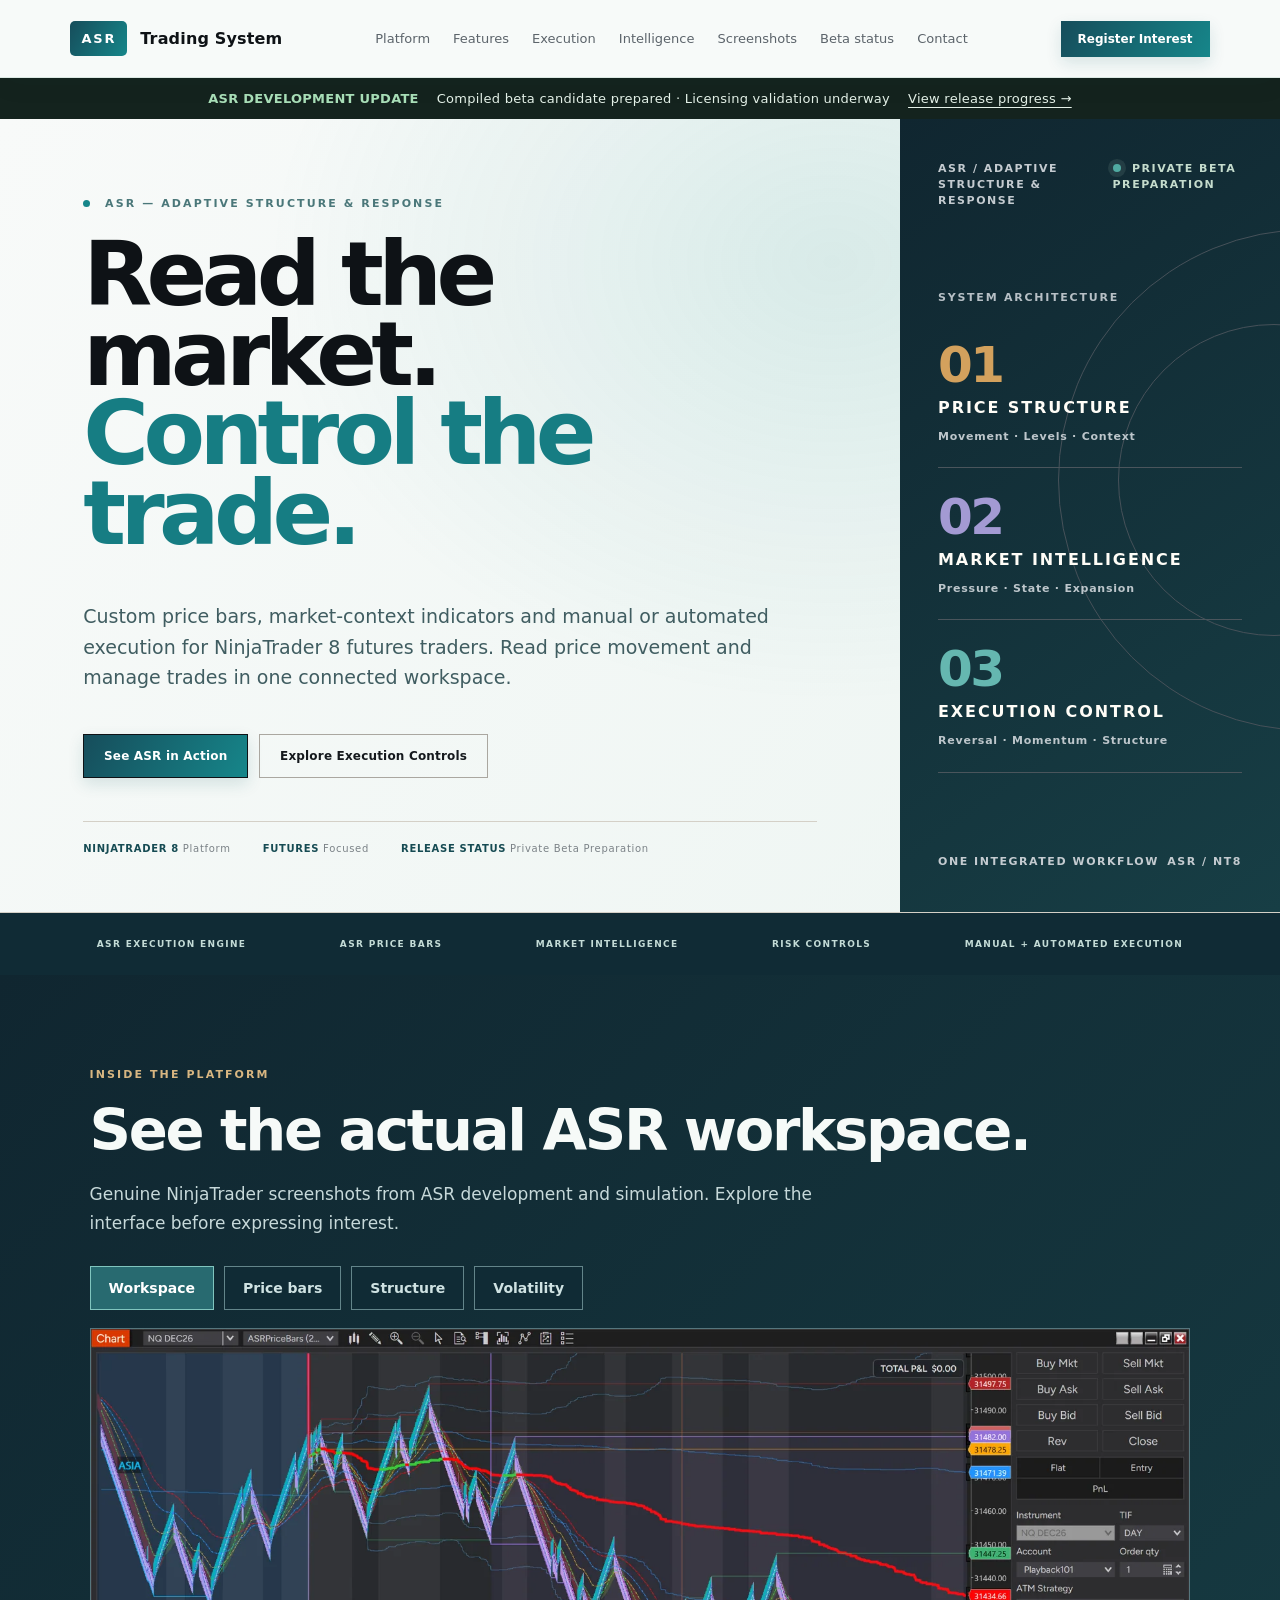
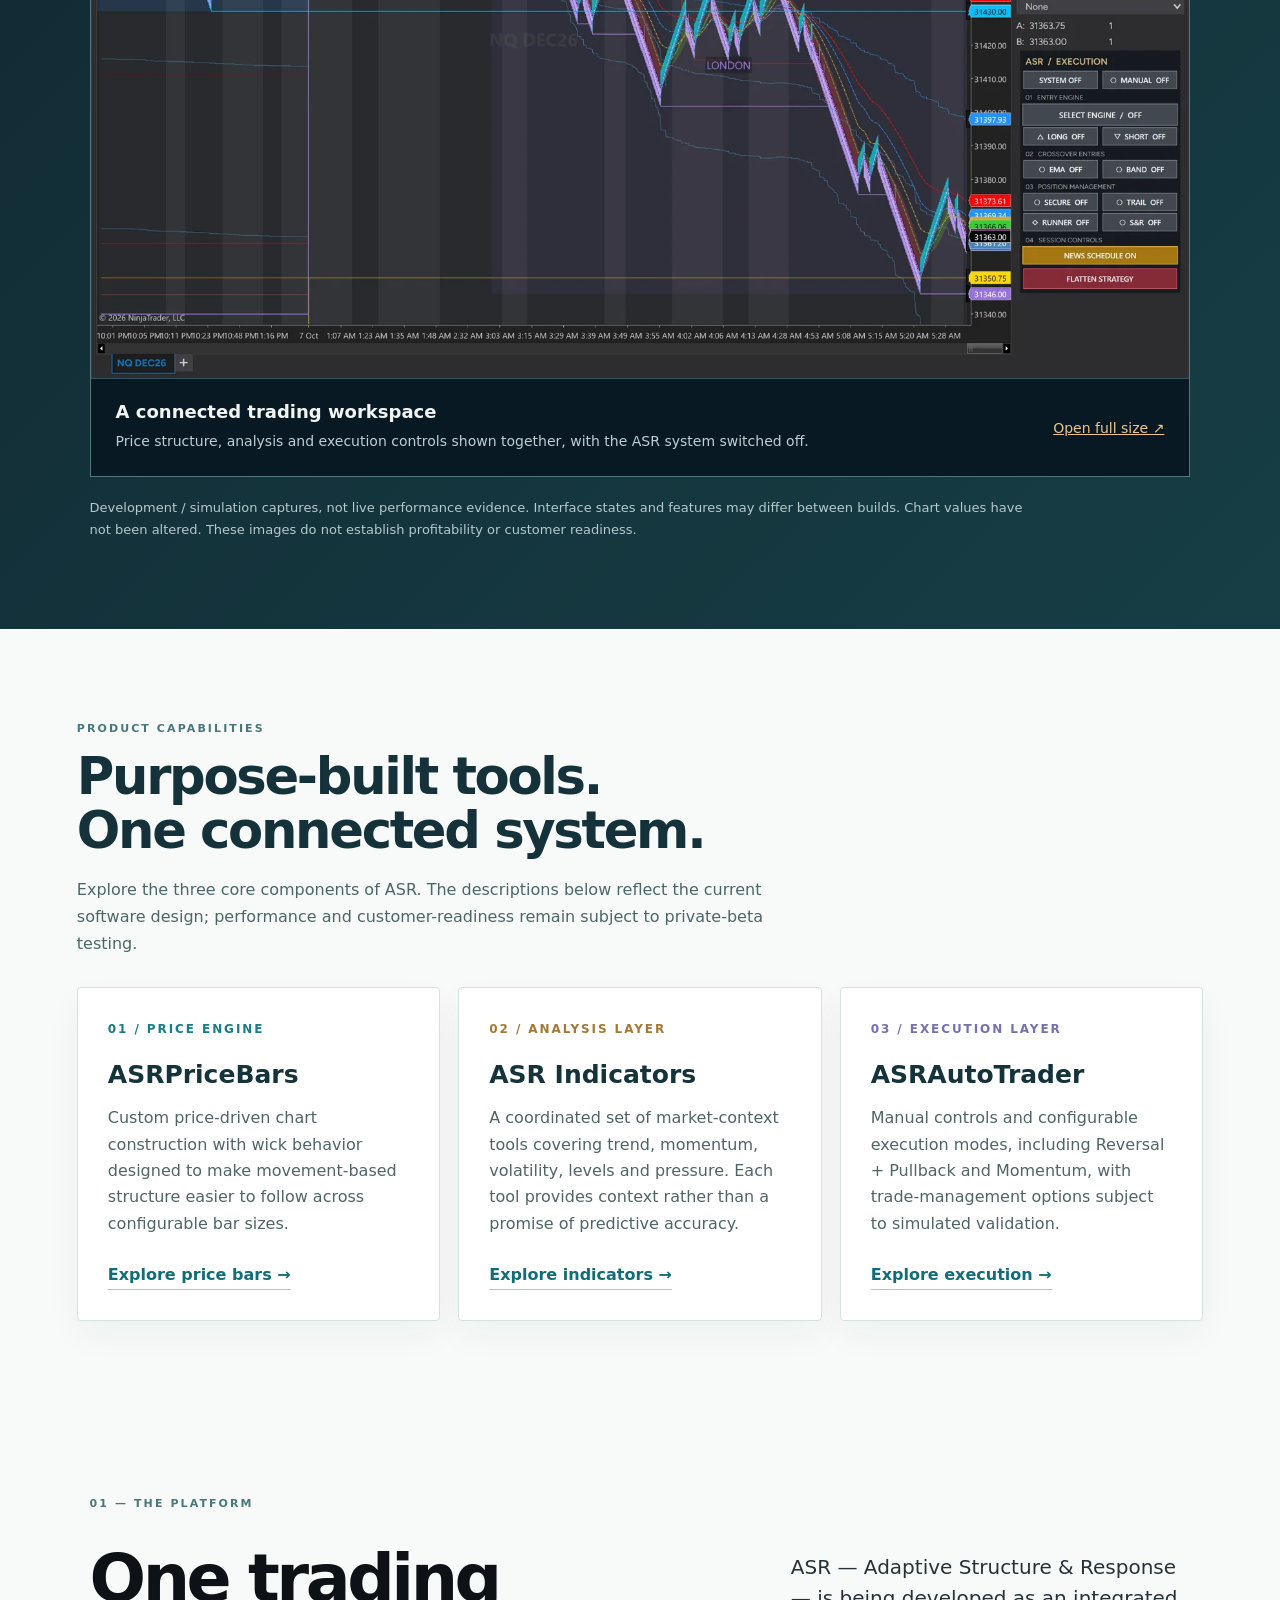
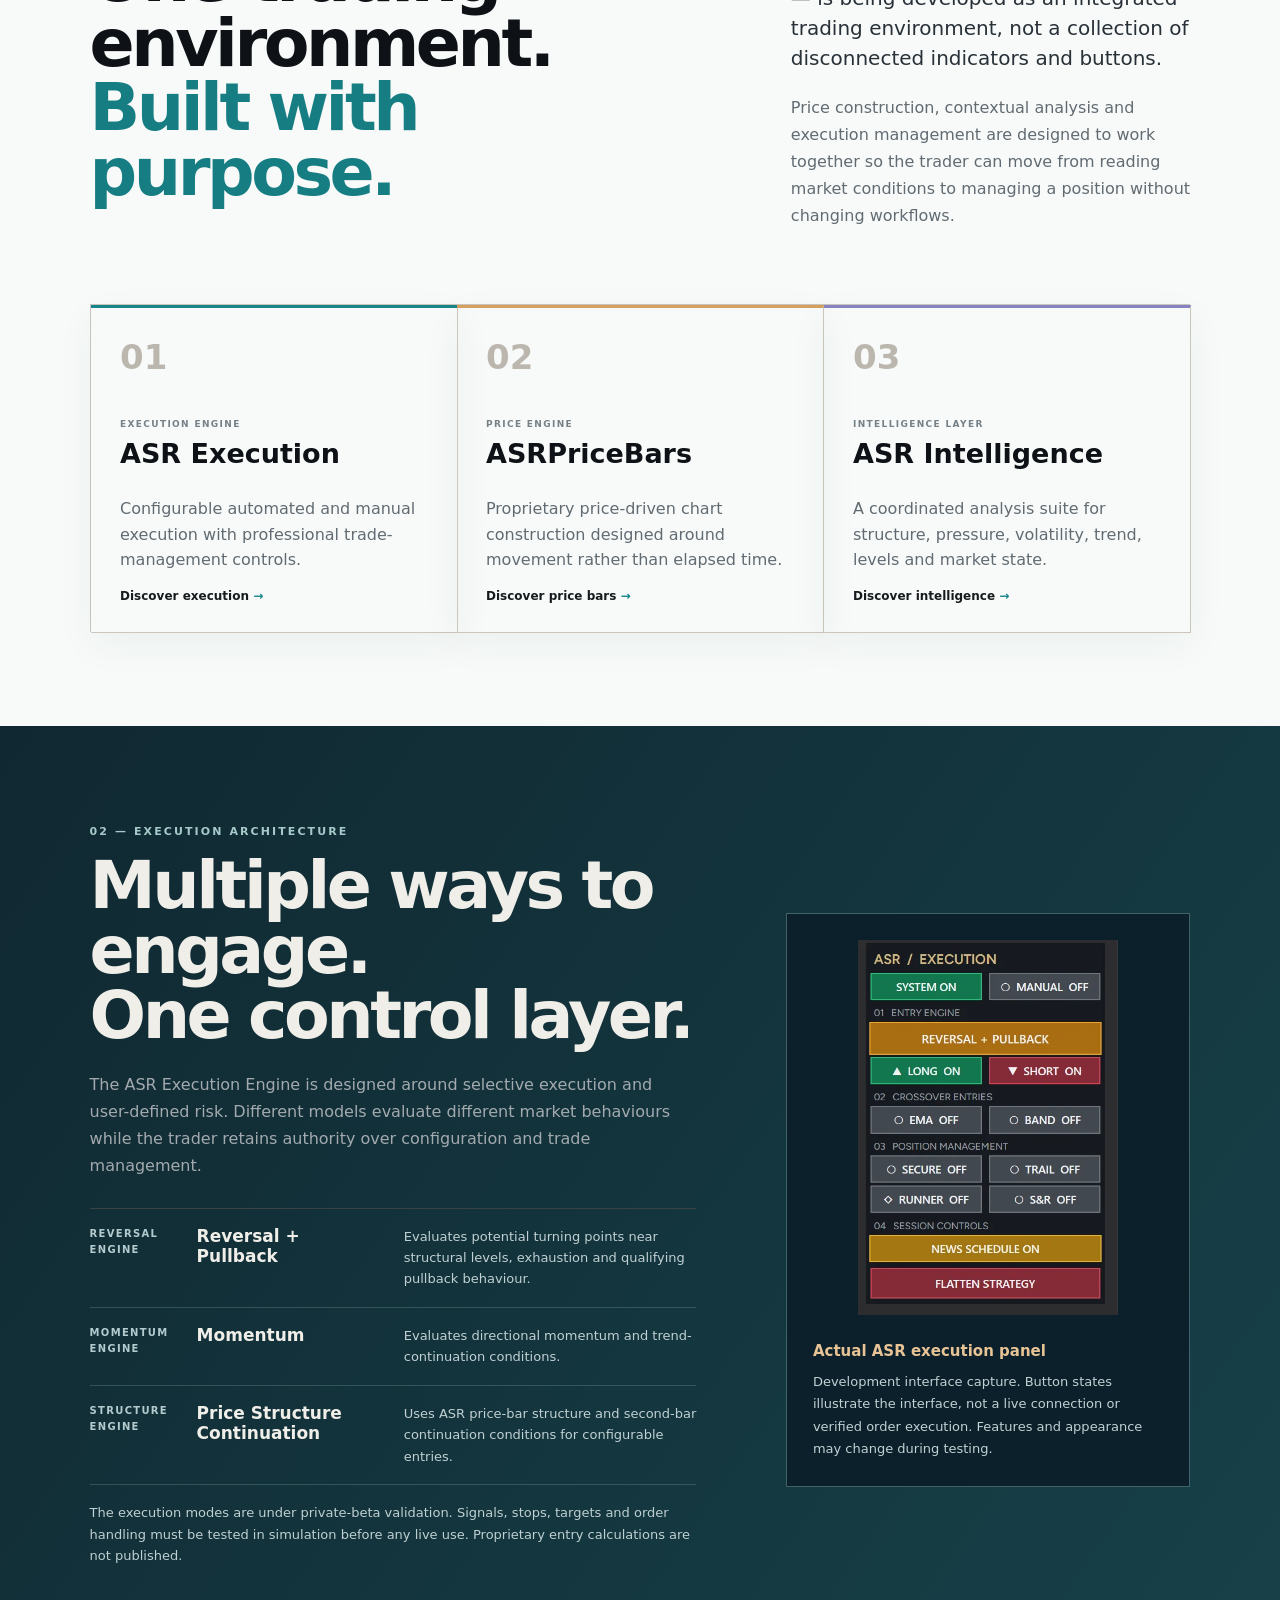
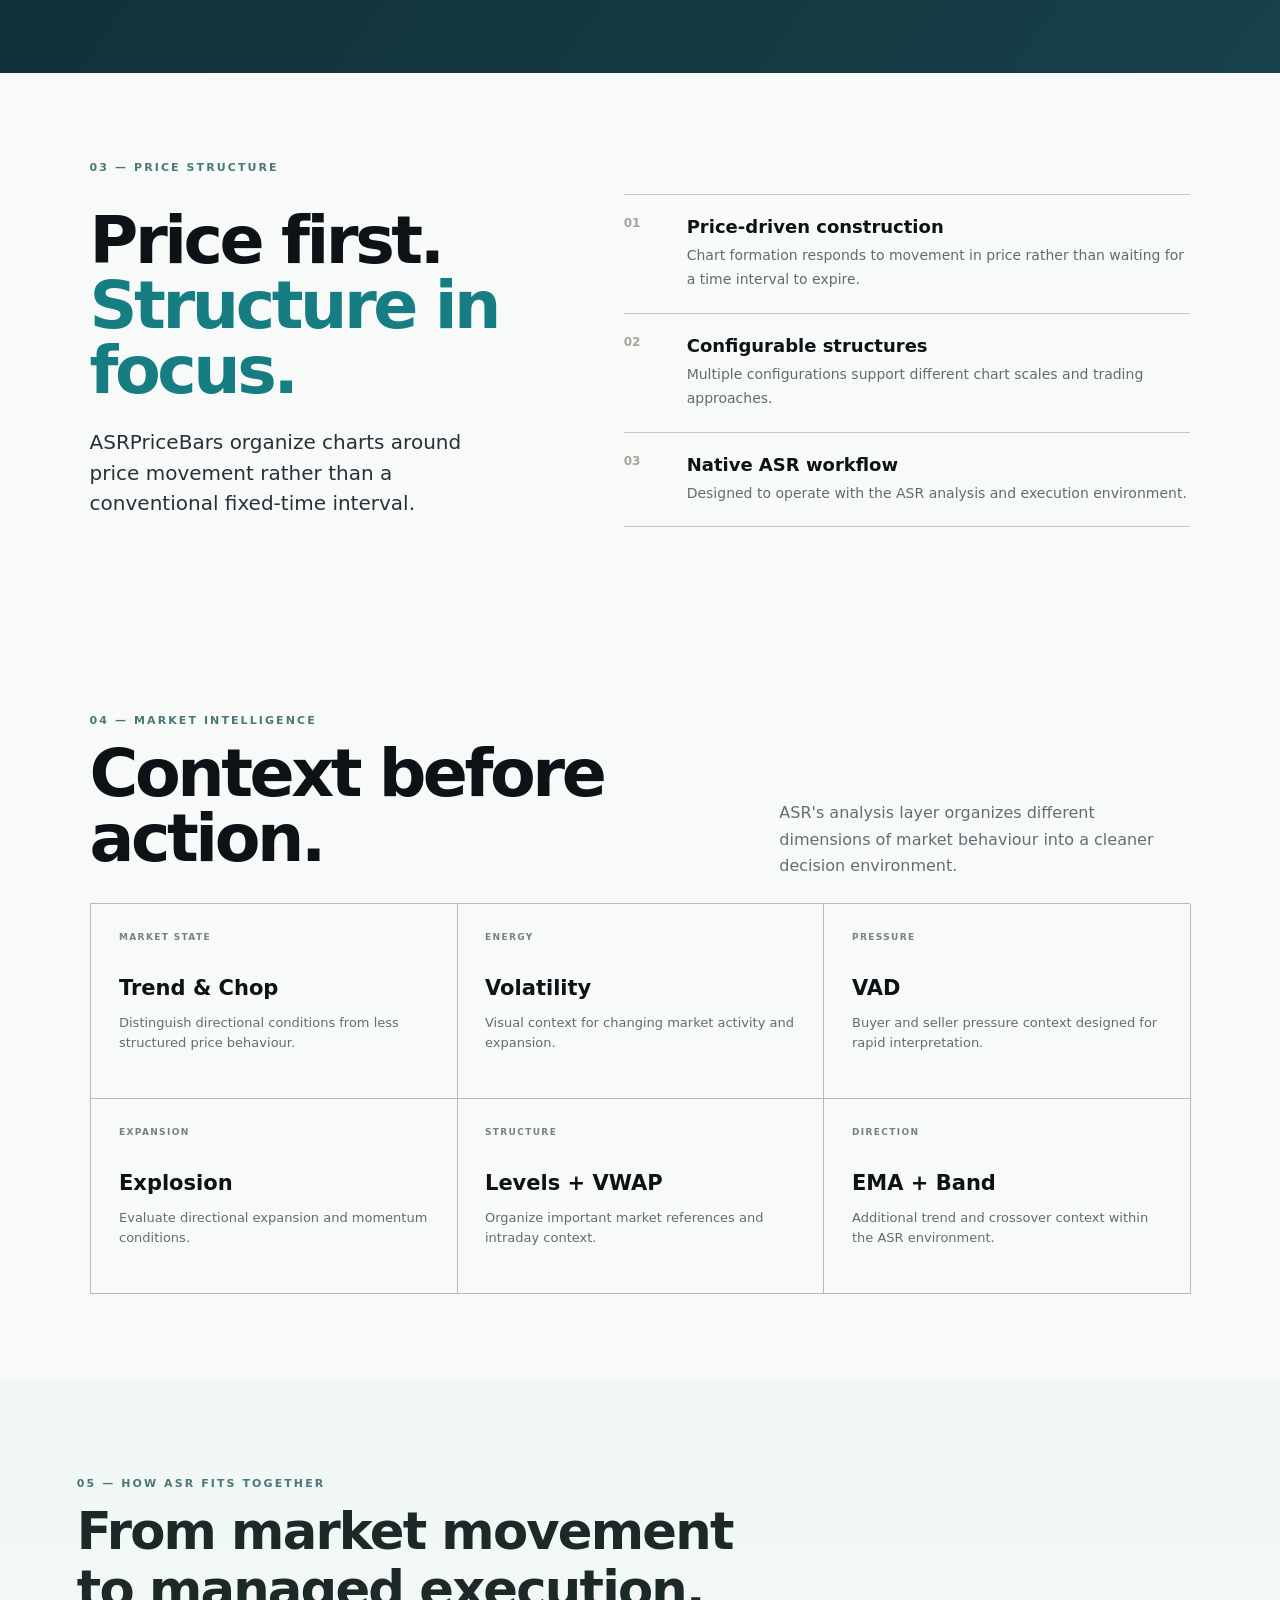
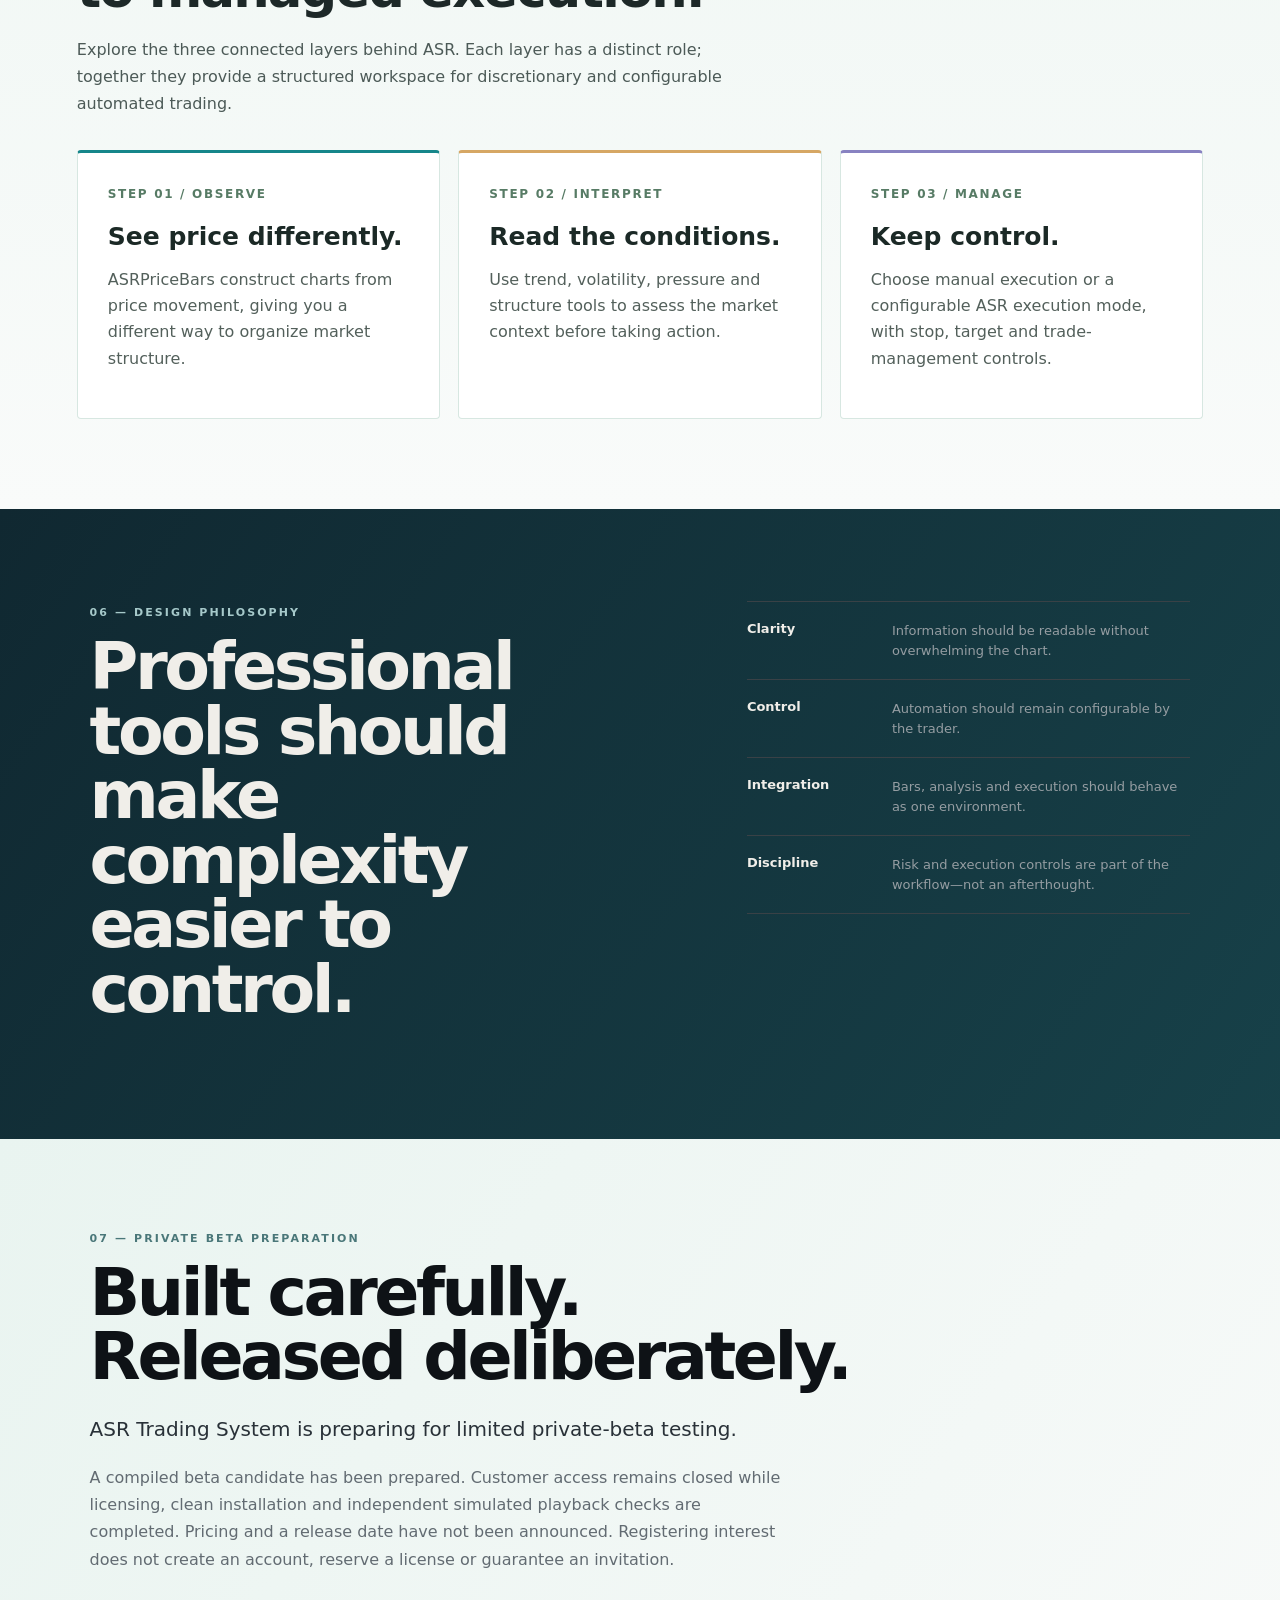
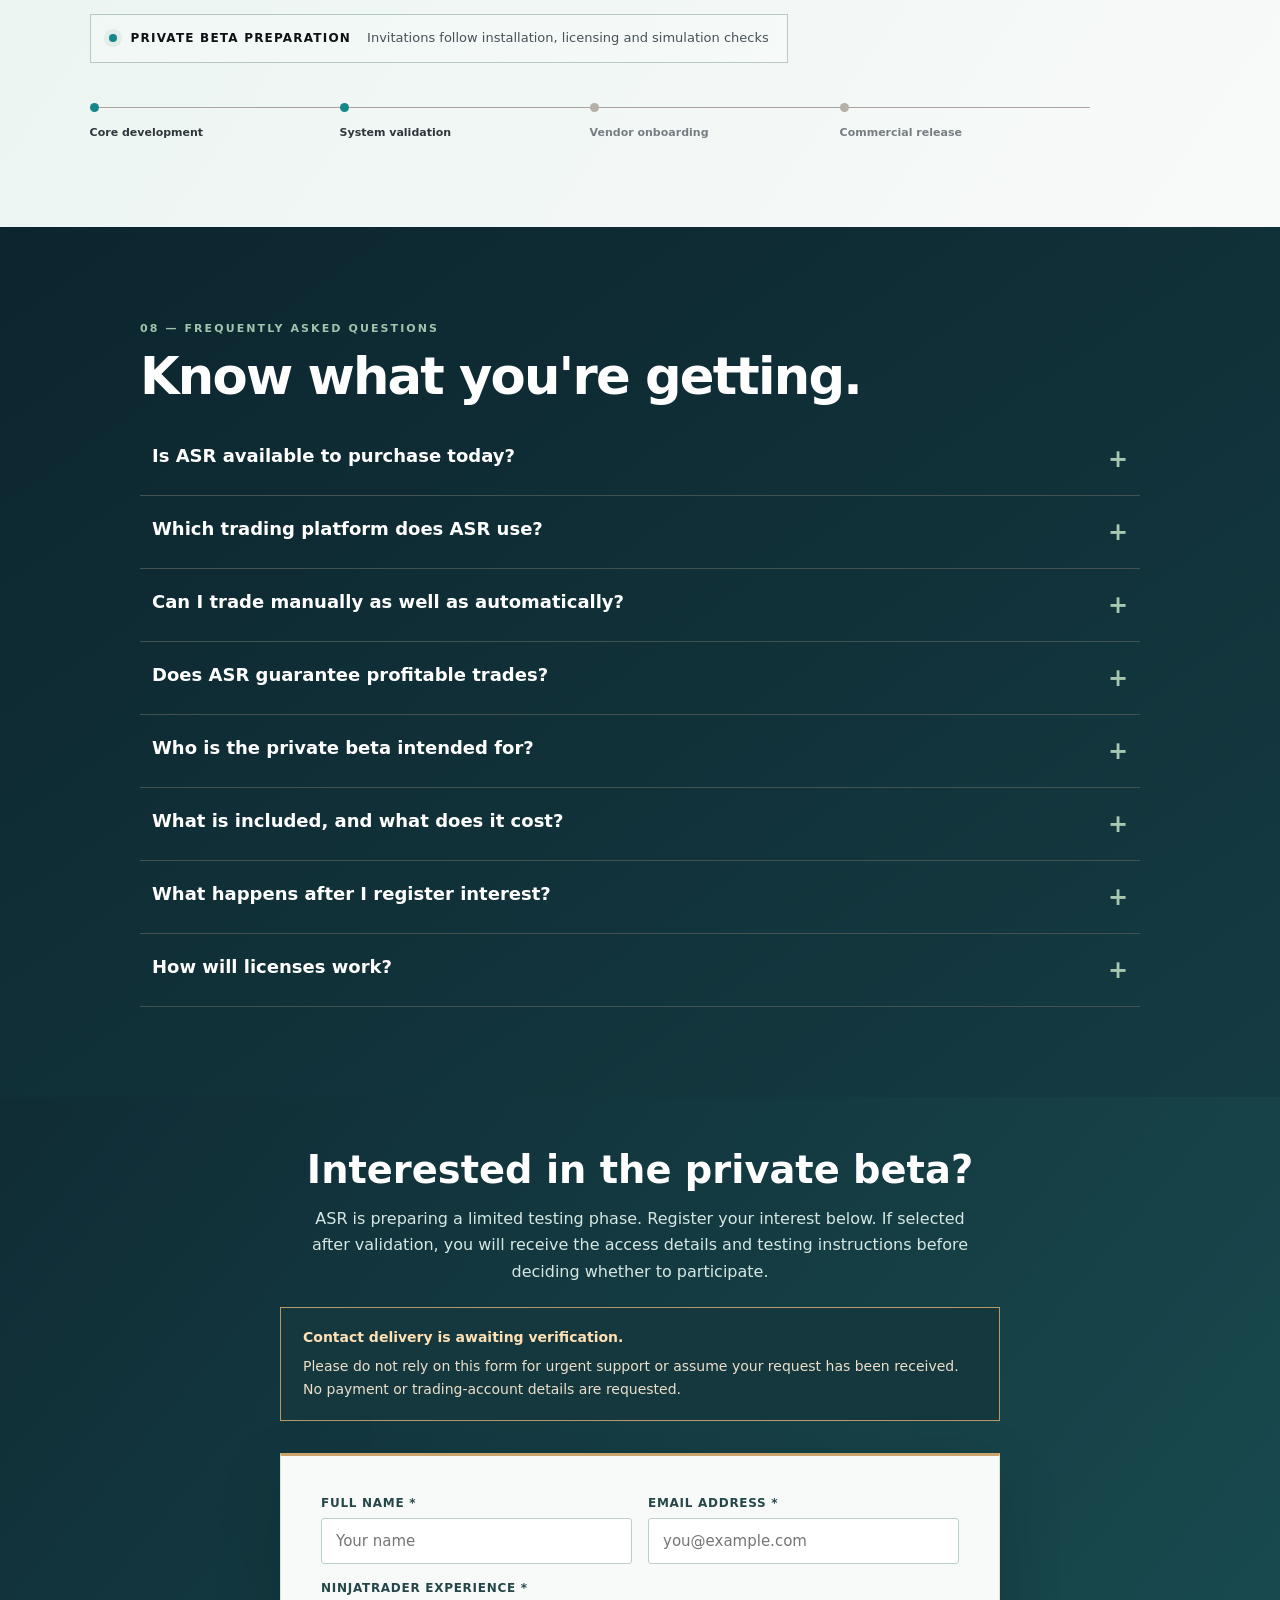
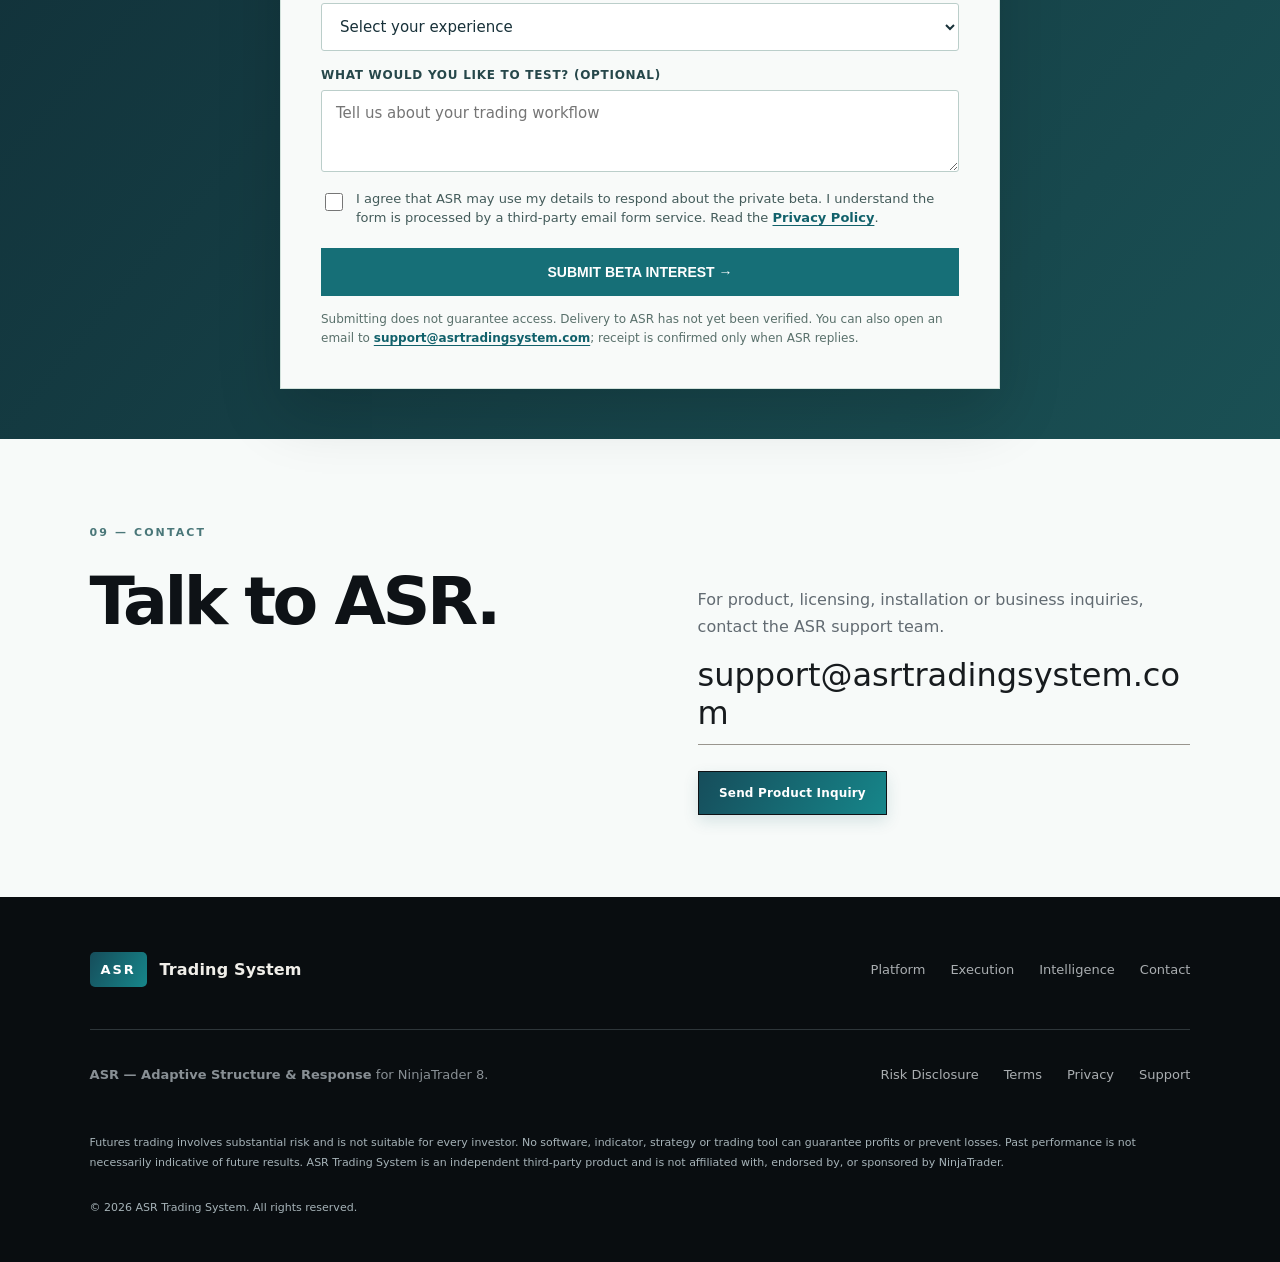
==== index.html @ 04147812 "Publish approved ASR product screenshots and accessible interactive gallery" ====
<!doctype html>
<html lang="en">
<head>
<meta charset="utf-8"><meta name="viewport" content="width=device-width,initial-scale=1">
<title>ASR Trading System | Adaptive Structure & Response</title>
<meta name="description" content="ASR Trading System develops professional NinjaTrader 8 futures trading software combining adaptive price structure, market intelligence and configurable execution control.">
<link rel="stylesheet" href="styles.css">
<link rel="canonical" href="https://asrtradingsystem.com/">
<meta name="theme-color" content="#112932">
<meta property="og:title" content="ASR Trading System | Price structure, context and execution">
<meta property="og:description" content="Explore the actual ASR NinjaTrader 8 workspace. Custom price bars, market-context indicators and configurable execution. Private beta in preparation.">
<meta property="og:url" content="https://asrtradingsystem.com/">
<meta property="og:type" content="website">
<style>
/* Final vendor-review legibility pass */
.hero-visual{background:#10161a!important;color:#fff!important}
.visual-top,.visual-foot{color:#c4cbd0!important;font-size:11px!important;line-height:1.45!important;letter-spacing:.14em!important;font-weight:800!important}
.live{color:#c5dccd!important;font-size:11px!important}.live i{width:8px!important;height:8px!important;box-shadow:0 0 0 5px rgba(134,164,147,.16)!important}
.visual-core>small{display:block;color:#b7c0c6!important;font-size:11px!important;line-height:1.4!important;font-weight:750!important;letter-spacing:.16em!important;margin-bottom:10px!important}
.workflow-item{padding:24px 0 22px!important;border-bottom:1px solid #4a555c!important}
.workflow-item strong{color:#758087!important;font-size:50px!important;font-weight:800!important;line-height:1!important}
.workflow-item p{color:#fffdf7!important;font-size:16px!important;line-height:1.3!important;letter-spacing:.12em!important;font-weight:850!important;margin:8px 0 10px!important}
.workflow-item span{display:block;color:#bdc6cb!important;font-size:11px!important;line-height:1.5!important;letter-spacing:.07em!important;font-weight:550!important}
.hero-visual:before,.hero-visual:after{border-color:#465159!important}
.release-badge{display:inline-flex!important;align-items:center!important;gap:14px!important;margin-top:25px!important;padding:14px 18px!important;border:1px solid rgba(102,139,118,.42)!important;background:rgba(255,255,255,.20)!important;max-width:100%!important}
.release-badge>i{display:block!important;width:8px!important;height:8px!important;min-width:8px!important;border-radius:50%!important;background:var(--accent)!important;box-shadow:0 0 0 5px rgba(102,139,118,.10)!important}
.release-badge>div{display:flex!important;align-items:center!important;gap:16px!important;flex-wrap:wrap!important}.release-badge b{display:block!important;font-size:12px!important;line-height:1.4!important;letter-spacing:.10em!important;white-space:nowrap!important}.release-badge span{display:block!important;font-size:13px!important;line-height:1.45!important;color:#465159!important}
@media(max-width:980px){.release-badge{width:100%!important}.release-badge>div{gap:7px!important}.release-badge b,.release-badge span{width:100%!important}.hero-visual{display:none!important}}

/* Beta experience enhancements */
.beta-banner{background:#14231e;color:#e5f2e9;padding:13px 6%;display:flex;gap:18px;align-items:center;justify-content:center;flex-wrap:wrap;font-size:13px;letter-spacing:.02em}
.beta-banner strong{color:#a9dfb8}.beta-banner a{color:#e5f2e9;text-decoration:underline;text-underline-offset:4px}
.journey{background:#f5f5f0;padding:90px max(6%,calc((100% - 1200px)/2));color:#1d2828}
.journey h2,.faq-wrap h2{font-size:clamp(30px,4vw,52px);line-height:1.12;letter-spacing:-.035em;margin:12px 0 18px}
.journey-lead{max-width:680px;line-height:1.7;color:#4c5a57}
.journey-grid{display:grid;grid-template-columns:repeat(3,minmax(0,1fr));gap:18px;margin-top:32px}
.journey-card{border:1px solid #d7dfd8;background:#fff;padding:30px;min-height:250px;transition:transform .2s,box-shadow .2s}
.journey-card:hover{transform:translateY(-5px);box-shadow:0 18px 40px rgba(14,37,27,.10)}
.journey-card small{font-size:12px;color:#577b65;font-weight:800;letter-spacing:.14em}
.journey-card h3{font-size:25px;margin:20px 0 12px;color:#1b2926}
.journey-card p{line-height:1.65;color:#53605b}
.faq-wrap{padding:90px max(6%,calc((100% - 1000px)/2));background:#10191a;color:#fff}
.faq-wrap .section-label{color:#a2c4ac}
.faq-wrap details{border-bottom:1px solid #435150;padding:22px 0}
.faq-wrap summary{cursor:pointer;font-size:18px;font-weight:700;list-style:none;display:flex;justify-content:space-between;gap:20px}
.faq-wrap summary:after{content:'+';color:#a8c7b0;font-size:24px}
.faq-wrap details[open] summary:after{content:'−'}
.faq-wrap details p{color:#c4d0cc;max-width:760px;line-height:1.7;margin:15px 0 3px}
.beta-invite{padding:50px 6%;background:#dce8df;color:#182921;text-align:center}
.beta-invite h2{font-size:clamp(26px,3vw,42px);margin:0 0 14px}
.beta-invite p{max-width:660px;margin:0 auto 22px;line-height:1.65}
.beta-invite a{display:inline-block;background:#1b3327;color:white;padding:15px 26px;text-decoration:none;font-weight:750}
.beta-invite a:hover{background:#315642}
@media(max-width:800px){.journey-grid{grid-template-columns:1fr}.journey,.faq-wrap{padding:60px 6%}.journey-card{min-height:0}}

/* ASR professional color refresh */
:root{--accent:#16858b;--accent2:#54ada7;--paper:#f5f9f8;--paper2:#eaf3f0;--dark:#12313b;--dark2:#0b202a}
.hero{background:linear-gradient(115deg,#f7fbfa,#e9f4f1)}
.hero h1 span,.intro h2 em,.price-section h2 em{color:#16858b!important}
.mark,.nav-cta,.btn.primary{background:#146e77!important;color:#fff!important}
.hero-visual{background:linear-gradient(145deg,#102b36,#143c42)!important}
.workflow-item strong{color:#63b8b1!important}
.workflow-item:nth-child(2) strong{color:#d4a15c!important}
.workflow-item:nth-child(3) strong{color:#9692d4!important}
.platform-cards article{border-top:3px solid #16858b}
.platform-cards article:nth-child(2){border-top-color:#d4a15c}
.platform-cards article:nth-child(3){border-top-color:#7979b8}
.execution,.philosophy{background:linear-gradient(135deg,#102630,#164149)!important}
.intelligence{background:#f7fbfa}
.release{background:linear-gradient(130deg,#e7f2ee,#f7faf8)}

/* ASR Signature Edition — restrained institutional palette */
:root{--accent:#16868a;--accent2:#50aaa1;--paper:#f7faf9;--paper2:#eaf2ef;--dark:#112932}
.hero{background:radial-gradient(ellipse at 65% 18%,rgba(40,148,145,.13),transparent 48%),linear-gradient(125deg,#f8faf9,#edf5f2)}
.hero h1 span,.intro h2 em,.price-section h2 em{color:#167d83!important}
.mark,.nav-cta,.btn.primary{background:linear-gradient(120deg,#164d5b,#16868a)!important;color:white!important}
.nav-cta:hover,.btn.primary:hover{filter:brightness(1.13)}
.hero-visual{background:linear-gradient(145deg,#102630,#173e45)!important;border-color:#3a6567!important}
.workflow-item strong{color:#65b7b0!important}
.workflow-item:nth-child(2) strong{color:#d3a15d!important}
.workflow-item:nth-child(3) strong{color:#a39ad3!important}
.platform-cards article{border-top:3px solid #16868a;box-shadow:0 12px 36px rgba(20,57,59,.05)}
.platform-cards article:nth-child(2){border-top-color:#d3a15d}
.platform-cards article:nth-child(3){border-top-color:#8882c1}
.execution,.philosophy{background:linear-gradient(125deg,#102831,#174149)!important}
.intelligence{background:#f7faf9}
.release{background:linear-gradient(125deg,#e9f4f0,#f8faf9)}
.beta-invite{background:linear-gradient(130deg,#102c35,#1a5054);color:#f1f8f6}
.beta-invite h2{color:#fff}
.beta-invite p{color:#d6e7e2}
.beta-invite a{background:linear-gradient(110deg,#d6a764,#ebc48e);color:#172e32}
.beta-invite a:hover{background:#f0ce9b}
.beta-form{max-width:720px;margin:32px auto 0;text-align:left;background:#f8faf9;color:#183139;padding:clamp(22px,4vw,40px);border:1px solid #d2e2dc;box-shadow:0 24px 60px rgba(0,0,0,.16)}
.beta-form-grid{display:grid;grid-template-columns:1fr 1fr;gap:16px}
.beta-field{display:flex;flex-direction:column;gap:8px;margin-bottom:17px}
.beta-field label{font-size:12px;font-weight:800;letter-spacing:.06em;color:#26474a}
.beta-field input,.beta-field select,.beta-field textarea{width:100%;border:1px solid #bbceca;border-radius:3px;padding:13px 14px;background:white;color:#183139;font:inherit;font-size:15px}
.beta-field input:focus,.beta-field select:focus,.beta-field textarea:focus{outline:2px solid #16868a;outline-offset:2px}
.beta-form .beta-consent{display:flex;align-items:flex-start;gap:10px;font-size:13px;line-height:1.5;color:#435b5a;margin-bottom:20px}
.beta-form .beta-consent input{margin-top:4px}
.beta-form button{border:0;background:#166f77;color:white;font-weight:800;padding:15px 24px;cursor:pointer;width:100%;font-size:14px}
.beta-form button:hover{background:#10545c}
.beta-form .form-fine{font-size:12px;color:#59706b;margin:14px 0 0;line-height:1.6}
@media(max-width:640px){.beta-form-grid{grid-template-columns:1fr}.beta-form{padding:22px}}

/* ASR presentation and accessibility enhancement */
:focus-visible{outline:3px solid #d6a764!important;outline-offset:4px}
::selection{background:#c4e7de;color:#102c35}
.nav{background:rgba(247,250,249,.94);border-bottom:1px solid #dce9e4}
.nav nav a{position:relative}.nav nav a:hover{color:#14777e}
.nav nav a:after{content:"";position:absolute;left:0;bottom:-7px;width:0;height:2px;background:#16868a;transition:width .2s}.nav nav a:hover:after{width:100%}
.hero-meta b{color:#164b53}
.trustbar{background:#102b35;color:#c4dcd7}
.journey{background:linear-gradient(180deg,#f0f7f4,#f9fbfa)}
.journey-card{border:1px solid #d7e7e1;border-top:3px solid #16868a;border-radius:4px}
.journey-card:nth-child(2){border-top-color:#d6a764}
.journey-card:nth-child(3){border-top-color:#8882c1}
.faq-wrap{background:linear-gradient(145deg,#0c252e,#153b42)}
.faq-wrap details{transition:background .2s;padding-left:12px;padding-right:12px}
.faq-wrap details:hover{background:rgba(255,255,255,.035)}
.faq-wrap details[open]{background:rgba(255,255,255,.045)}
.faq-wrap summary:focus-visible{outline:2px solid #d6a764}
.feature-spotlight{padding:88px max(6%,calc((100% - 1200px)/2));background:#f7faf9}
.feature-spotlight h2{font-size:clamp(34px,4vw,58px);letter-spacing:-.045em;line-height:1.05;margin:14px 0 18px;color:#15323a}
.feature-spotlight>p{color:#4c6667;max-width:710px;line-height:1.7}
.feature-grid{display:grid;grid-template-columns:repeat(3,minmax(0,1fr));gap:18px;margin-top:30px}
.feature-tile{background:#fff;border:1px solid #d5e3df;border-radius:4px;padding:30px;min-height:280px;box-shadow:0 14px 35px rgba(19,49,56,.045);transition:transform .2s,box-shadow .2s}
.feature-tile:hover{transform:translateY(-5px);box-shadow:0 20px 45px rgba(19,49,56,.09)}
.feature-tile .feature-index{font-size:12px;letter-spacing:.16em;font-weight:800;color:#167f85}
.feature-tile:nth-child(2) .feature-index{color:#a57935}
.feature-tile:nth-child(3) .feature-index{color:#7770ae}
.feature-tile h3{font-size:25px;color:#14333b;margin:23px 0 12px}
.feature-tile p{line-height:1.65;color:#506466}
.feature-tile a{display:inline-block;color:#116e76;font-weight:800;text-decoration:none;border-bottom:1px solid #9ccbc8;padding-bottom:5px;margin-top:12px}
.beta-invite{scroll-margin-top:90px}
@media(max-width:850px){.feature-grid{grid-template-columns:1fr}.feature-tile{min-height:0}.feature-spotlight{padding:65px 6%}}
@media(prefers-reduced-motion:reduce){html{scroll-behavior:auto}*,*:before,*:after{transition-duration:.01ms!important;animation-duration:.01ms!important}}

/* Signature finishing details: keep existing page structure */
.nav{box-shadow:0 7px 28px rgba(13,36,43,.045)}
.hero h1{font-weight:730;text-wrap:balance}
.hero .lead{color:#405d61}
.section-label,.eyebrow{color:#4a7779}
.platform-cards article,.journey-card,.feature-tile{transition:transform .22s ease,box-shadow .22s ease}
.platform-cards article:hover{transform:translateY(-3px);box-shadow:0 22px 45px rgba(15,54,62,.09)}
.engine-list>div{border-color:rgba(145,192,188,.24)}
.beta-form{border-top:3px solid #cba36d}
.nav-cta,.btn.primary{box-shadow:0 6px 16px rgba(13,92,99,.14)}
@media(prefers-reduced-motion:reduce){.platform-cards article:hover{transform:none}}
</style>
<link rel="stylesheet" href="website-refinements.css">
<script src="website.js" defer></script>
</head>
<body>
<a class="skip-link" href="#main-content">Skip to content</a>
<header class="nav"><a class="brand" href="#top"><span class="mark">ASR</span><span>Trading System</span></a><button class="menu-toggle" type="button" aria-expanded="false" aria-controls="primary-nav" hidden>Menu <span aria-hidden="true">☰</span></button><nav id="primary-nav" aria-label="Main navigation"><a href="#platform">Platform</a><a href="#capabilities">Features</a><a href="#execution">Execution</a><a href="#intelligence">Intelligence</a><a href="#gallery">Screenshots</a><a href="#release">Beta status</a><a href="#contact">Contact</a></nav><a class="nav-cta" href="#beta">Register Interest</a></header>
<div class="beta-banner"><strong>ASR DEVELOPMENT UPDATE</strong><span>Compiled beta candidate prepared · Licensing validation underway</span><a href="#release">View release progress →</a></div><main id="top"><span id="main-content" tabindex="-1"></span>
<section class="hero"><div class="hero-inner"><div class="eyebrow"><i></i> ASR — ADAPTIVE STRUCTURE &amp; RESPONSE</div><h1>Read the market.<br><span>Control the trade.</span></h1><p class="lead">Custom price bars, market-context indicators and manual or automated execution for NinjaTrader 8 futures traders. Read price movement and manage trades in one connected workspace.</p><div class="actions"><a class="btn primary" href="#gallery">See ASR in Action</a><a class="btn ghost" href="#execution">Explore Execution Controls</a></div><div class="hero-meta"><span><b>NINJATRADER 8</b> Platform</span><span><b>FUTURES</b> Focused</span><span><b>RELEASE STATUS</b> Private Beta Preparation</span></div></div><aside class="hero-visual"><div class="visual-top"><span>ASR / ADAPTIVE STRUCTURE &amp; RESPONSE</span><span class="live"><i></i> PRIVATE BETA PREPARATION</span></div><div class="visual-core"><small>SYSTEM ARCHITECTURE</small><div class="workflow-item"><strong>01</strong><p>PRICE STRUCTURE</p><span>Movement · Levels · Context</span></div><div class="workflow-item"><strong>02</strong><p>MARKET INTELLIGENCE</p><span>Pressure · State · Expansion</span></div><div class="workflow-item"><strong>03</strong><p>EXECUTION CONTROL</p><span>Reversal · Momentum · Structure</span></div></div><div class="visual-foot"><span>ONE INTEGRATED WORKFLOW</span><span>ASR / NT8</span></div></aside></section>
<section class="trustbar"><span>ASR EXECUTION ENGINE</span><span>ASR PRICE BARS</span><span>MARKET INTELLIGENCE</span><span>RISK CONTROLS</span><span>MANUAL + AUTOMATED EXECUTION</span></section>

<section class="product-gallery section" id="gallery" aria-labelledby="gallery-title">
<span class="section-label">INSIDE THE PLATFORM</span><h2 id="gallery-title">See the actual ASR workspace.</h2>
<p class="gallery-lead">Genuine NinjaTrader screenshots from ASR development and simulation. Explore the interface before expressing interest.</p>
<div class="gallery-switcher" role="group" aria-label="Choose a product screenshot" hidden>
<button type="button" data-image="workspace" aria-pressed="true">Workspace</button><button type="button" data-image="price" aria-pressed="false">Price bars</button><button type="button" data-image="structure" aria-pressed="false">Structure</button><button type="button" data-image="volatility" aria-pressed="false">Volatility</button></div>
<figure class="gallery-frame"><a id="gallery-open" href="assets/workspace.png" target="_blank" rel="noopener" aria-label="Enlarge the ASR workspace screenshot"><img id="gallery-image" src="assets/workspace.png" width="1700" height="1004" loading="lazy" decoding="async" alt="Actual ASR NinjaTrader workspace with price chart, session regions, indicators and execution panel"></a><figcaption><div aria-live="polite"><strong id="gallery-caption">A connected trading workspace</strong><p id="gallery-description">Price structure, analysis and execution controls shown together, with the ASR system switched off.</p></div><a id="gallery-original" href="assets/workspace.png" target="_blank" rel="noopener">Open full size ↗</a></figcaption></figure>
<p class="gallery-note">Development / simulation captures, not live performance evidence. Interface states and features may differ between builds. Chart values have not been altered. These images do not establish profitability or customer readiness.</p>
</section>
<dialog id="screenshot-dialog" aria-labelledby="screenshot-title"><div class="dialog-header"><h2 id="screenshot-title">ASR workspace</h2><button type="button" id="close-screenshot" autofocus>Close ✕</button></div><img id="enlarged-screenshot" alt=""><p>Actual ASR development / simulation screenshot. Not evidence of live trading returns.</p></dialog>
<section class="feature-spotlight" id="capabilities"><span class="section-label">PRODUCT CAPABILITIES</span><h2>Purpose-built tools.<br>One connected system.</h2><p>Explore the three core components of ASR. The descriptions below reflect the current software design; performance and customer-readiness remain subject to private-beta testing.</p><div class="feature-grid"><article class="feature-tile"><span class="feature-index">01 / PRICE ENGINE</span><h3>ASRPriceBars</h3><p>Custom price-driven chart construction with wick behavior designed to make movement-based structure easier to follow across configurable bar sizes.</p><a href="#pricebars">Explore price bars →</a></article><article class="feature-tile"><span class="feature-index">02 / ANALYSIS LAYER</span><h3>ASR Indicators</h3><p>A coordinated set of market-context tools covering trend, momentum, volatility, levels and pressure. Each tool provides context rather than a promise of predictive accuracy.</p><a href="#intelligence">Explore indicators →</a></article><article class="feature-tile"><span class="feature-index">03 / EXECUTION LAYER</span><h3>ASRAutoTrader</h3><p>Manual controls and configurable execution modes, including Reversal + Pullback and Momentum, with trade-management options subject to simulated validation.</p><a href="#execution">Explore execution →</a></article></div></section><section class="intro section" id="platform"><div class="section-label">01 — THE PLATFORM</div><div class="intro-grid"><h2>One trading environment.<br><em>Built with purpose.</em></h2><div><p class="large-copy">ASR — Adaptive Structure &amp; Response — is being developed as an integrated trading environment, not a collection of disconnected indicators and buttons.</p><p>Price construction, contextual analysis and execution management are designed to work together so the trader can move from reading market conditions to managing a position without changing workflows.</p></div></div><div class="platform-cards"><article><span>01</span><small>EXECUTION ENGINE</small><h3>ASR Execution</h3><p>Configurable automated and manual execution with professional trade-management controls.</p><a href="#execution">Discover execution</a></article><article><span>02</span><small>PRICE ENGINE</small><h3>ASRPriceBars</h3><p>Proprietary price-driven chart construction designed around movement rather than elapsed time.</p><a href="#pricebars">Discover price bars</a></article><article><span>03</span><small>INTELLIGENCE LAYER</small><h3>ASR Intelligence</h3><p>A coordinated analysis suite for structure, pressure, volatility, trend, levels and market state.</p><a href="#intelligence">Discover intelligence</a></article></div></section>
<section class="execution" id="execution"><div class="execution-copy"><span class="section-label light">02 — EXECUTION ARCHITECTURE</span><h2>Multiple ways to engage.<br>One control layer.</h2><p>The ASR Execution Engine is designed around selective execution and user-defined risk. Different models evaluate different market behaviours while the trader retains authority over configuration and trade management.</p><div class="engine-list"><div><small>REVERSAL ENGINE</small><b>Reversal + Pullback</b><span>Evaluates potential turning points near structural levels, exhaustion and qualifying pullback behaviour.</span></div><div><small>MOMENTUM ENGINE</small><b>Momentum</b><span>Evaluates directional momentum and trend-continuation conditions.</span></div><div><small>STRUCTURE ENGINE</small><b>Price Structure Continuation</b><span>Uses ASR price-bar structure and second-bar continuation conditions for configurable entries.</span></div></div><p class="development-note">The execution modes are under private-beta validation. Signals, stops, targets and order handling must be tested in simulation before any live use. Proprietary entry calculations are not published.</p></div><figure class="execution-preview"><a href="assets/controls.png" target="_blank" rel="noopener" aria-label="Open actual ASR execution controls screenshot"><img src="assets/controls.png" width="458" height="660" loading="lazy" alt="ASR execution panel showing manual controls, Reversal + Pullback mode, position management and session controls"></a><figcaption><strong>Actual ASR execution panel</strong>Development interface capture. Button states illustrate the interface, not a live connection or verified order execution. Features and appearance may change during testing.</figcaption></figure></section>
<section class="section price-section" id="pricebars"><div class="section-label">03 — PRICE STRUCTURE</div><div class="price-grid"><div><h2>Price first.<br><em>Structure in focus.</em></h2><p class="large-copy">ASRPriceBars organize charts around price movement rather than a conventional fixed-time interval.</p></div><div class="spec-stack"><div><span>01</span><b>Price-driven construction</b><p>Chart formation responds to movement in price rather than waiting for a time interval to expire.</p></div><div><span>02</span><b>Configurable structures</b><p>Multiple configurations support different chart scales and trading approaches.</p></div><div><span>03</span><b>Native ASR workflow</b><p>Designed to operate with the ASR analysis and execution environment.</p></div></div></div></section>
<section class="intelligence section" id="intelligence"><div class="section-label">04 — MARKET INTELLIGENCE</div><div class="section-head"><h2>Context before action.</h2><p>ASR's analysis layer organizes different dimensions of market behaviour into a cleaner decision environment.</p></div><div class="intel-grid"><article><small>MARKET STATE</small><b>Trend &amp; Chop</b><p>Distinguish directional conditions from less structured price behaviour.</p></article><article><small>ENERGY</small><b>Volatility</b><p>Visual context for changing market activity and expansion.</p></article><article><small>PRESSURE</small><b>VAD</b><p>Buyer and seller pressure context designed for rapid interpretation.</p></article><article><small>EXPANSION</small><b>Explosion</b><p>Evaluate directional expansion and momentum conditions.</p></article><article><small>STRUCTURE</small><b>Levels + VWAP</b><p>Organize important market references and intraday context.</p></article><article><small>DIRECTION</small><b>EMA + Band</b><p>Additional trend and crossover context within the ASR environment.</p></article></div></section>
<section class="journey" id="workflow"><span class="section-label">05 — HOW ASR FITS TOGETHER</span><h2>From market movement<br>to managed execution.</h2><p class="journey-lead">Explore the three connected layers behind ASR. Each layer has a distinct role; together they provide a structured workspace for discretionary and configurable automated trading.</p><div class="journey-grid"><article class="journey-card"><small>STEP 01 / OBSERVE</small><h3>See price differently.</h3><p>ASRPriceBars construct charts from price movement, giving you a different way to organize market structure.</p></article><article class="journey-card"><small>STEP 02 / INTERPRET</small><h3>Read the conditions.</h3><p>Use trend, volatility, pressure and structure tools to assess the market context before taking action.</p></article><article class="journey-card"><small>STEP 03 / MANAGE</small><h3>Keep control.</h3><p>Choose manual execution or a configurable ASR execution mode, with stop, target and trade-management controls.</p></article></div></section>
<section class="philosophy"><div><span class="section-label light">06 — DESIGN PHILOSOPHY</span><h2>Professional tools should make complexity easier to control.</h2></div><div class="principles"><p><b>Clarity</b><span>Information should be readable without overwhelming the chart.</span></p><p><b>Control</b><span>Automation should remain configurable by the trader.</span></p><p><b>Integration</b><span>Bars, analysis and execution should behave as one environment.</span></p><p><b>Discipline</b><span>Risk and execution controls are part of the workflow—not an afterthought.</span></p></div></section>
<section class="section release" id="release"><div><span class="section-label">07 — PRIVATE BETA PREPARATION</span><h2>Built carefully.<br>Released deliberately.</h2><p class="large-copy">ASR Trading System is preparing for limited private-beta testing.</p><p>A compiled beta candidate has been prepared. Customer access remains closed while licensing, clean installation and independent simulated playback checks are completed. Pricing and a release date have not been announced. Registering interest does not create an account, reserve a license or guarantee an invitation.</p><div class="release-badge"><i></i><div><b>PRIVATE BETA PREPARATION</b><span>Invitations follow installation, licensing and simulation checks</span></div></div><div class="release-track"><div class="complete"><i></i><span>Core development</span></div><div class="active"><i></i><span>System validation</span></div><div><i></i><span>Vendor onboarding</span></div><div><i></i><span>Commercial release</span></div></div></div></section>
<section class="faq-wrap" id="faq"><span class="section-label">08 — FREQUENTLY ASKED QUESTIONS</span><h2>Know what you're getting.</h2><details><summary>Is ASR available to purchase today?</summary><p>Not yet. ASR is preparing for limited private-beta testing. Public availability and pricing will be announced only after validation and vendor onboarding are complete.</p></details><details><summary>Which trading platform does ASR use?</summary><p>ASR is being developed for NinjaTrader 8 Desktop, with a focus on futures trading.</p></details><details><summary>Can I trade manually as well as automatically?</summary><p>Yes. ASR includes manual controls and configurable execution modes such as Reversal + Pullback and Momentum. Automated order handling requires careful simulation testing.</p></details><details><summary>Does ASR guarantee profitable trades?</summary><p>No. ASR provides software tools, not guaranteed outcomes. Futures trading can result in substantial losses, and simulated results may differ from live trading.</p></details><details><summary>Who is the private beta intended for?</summary><p>Futures traders who use NinjaTrader 8 and are willing to evaluate the ASR workflow in simulation and report issues. ASR requires trader supervision and configuration; the beta is not a promise of trading results.</p></details><details><summary>What is included, and what does it cost?</summary><p>The planned environment brings together ASRPriceBars, ASR indicators and execution controls. Final package contents, pricing, support and license terms will be confirmed before commercial purchase. There is currently no checkout on this website.</p></details><details><summary>What happens after I register interest?</summary><p>Interest is not an invitation or a license reservation. After installation, licensing and simulation checks, selected testers will receive participation details. Email delivery is awaiting verification; only a reply from ASR confirms that your inquiry was received.</p></details><details><summary>How will licenses work?</summary><p>Licensing integration is under validation. Device restrictions, customer activation and renewal procedures will be confirmed before customer release.</p></details></section>
<section class="beta-invite" id="beta"><h2>Interested in the private beta?</h2><p>ASR is preparing a limited testing phase. Register your interest below. If selected after validation, you will receive the access details and testing instructions before deciding whether to participate.</p><p class="contact-notice"><strong>Contact delivery is awaiting verification.</strong> Please do not rely on this form for urgent support or assume your request has been received. No payment or trading-account details are requested.</p><form class="beta-form" action="https://formsubmit.co/support@asrtradingsystem.com" method="POST"><input type="hidden" name="_subject" value="ASR Private Beta Interest — Website Form"><input type="hidden" name="_captcha" value="true"><input type="text" name="_honey" style="display:none" tabindex="-1" autocomplete="off"><div class="beta-form-grid"><div class="beta-field"><label for="beta-name">FULL NAME *</label><input id="beta-name" name="Name" type="text" autocomplete="name" maxlength="100" required placeholder="Your name"></div><div class="beta-field"><label for="beta-email">EMAIL ADDRESS *</label><input id="beta-email" name="email" type="email" autocomplete="email" maxlength="180" required placeholder="you@example.com"></div></div><div class="beta-field"><label for="beta-experience">NINJATRADER EXPERIENCE *</label><select id="beta-experience" name="NinjaTrader experience" required><option value="" selected disabled>Select your experience</option><option>New to NinjaTrader</option><option>Less than 1 year</option><option>1–3 years</option><option>3+ years</option></select></div><div class="beta-field"><label for="beta-message">WHAT WOULD YOU LIKE TO TEST? (OPTIONAL)</label><textarea id="beta-message" name="Testing interests" rows="3" maxlength="1000" placeholder="Tell us about your trading workflow"></textarea></div><label class="beta-consent"><input type="checkbox" name="Consent" value="I agree to be contacted about the ASR private beta" required><span>I agree that ASR may use my details to respond about the private beta. I understand the form is processed by a third-party email form service. Read the <a href="privacy.html">Privacy Policy</a>.</span></label><button type="submit">SUBMIT BETA INTEREST →</button><p class="form-fine">Submitting does not guarantee access. Delivery to ASR has not yet been verified. You can also open an email to <a href="mailto:support@asrtradingsystem.com?subject=ASR%20Private%20Beta%20Interest">support@asrtradingsystem.com</a>; receipt is confirmed only when ASR replies.</p></form></section>
<section class="contact section" id="contact"><span class="section-label">09 — CONTACT</span><div class="contact-grid"><h2>Talk to ASR.</h2><div><p>For product, licensing, installation or business inquiries, contact the ASR support team.</p><a class="email" href="mailto:support@asrtradingsystem.com">support@asrtradingsystem.com</a><a class="btn primary" href="mailto:support@asrtradingsystem.com?subject=ASR%20Product%20Inquiry">Send Product Inquiry</a></div></div></section>
</main>
<footer><div class="footer-top"><a class="brand footer-brand" href="#top"><span class="mark">ASR</span><span>Trading System</span></a><div class="footer-nav"><a href="#platform">Platform</a><a href="#execution">Execution</a><a href="#intelligence">Intelligence</a><a href="#contact">Contact</a></div></div><div class="footer-mid"><p><b>ASR — Adaptive Structure &amp; Response</b> for NinjaTrader 8.</p><div class="legal"><a href="risk.html">Risk Disclosure</a><a href="terms.html">Terms</a><a href="privacy.html">Privacy</a><a href="mailto:support@asrtradingsystem.com">Support</a></div></div><p class="fine">Futures trading involves substantial risk and is not suitable for every investor. No software, indicator, strategy or trading tool can guarantee profits or prevent losses. Past performance is not necessarily indicative of future results. ASR Trading System is an independent third-party product and is not affiliated with, endorsed by, or sponsored by NinjaTrader.</p><p class="copy">© 2026 ASR Trading System. All rights reserved.</p></footer>
</body></html>
---- styles.css ----
/* ASR premium visual refinement */
:root{--paper:#f5f3ee;--paper2:#ebe8e1;--ink:#0e1216;--muted:#667079;--line:#d4d0c7;--dark:#11161a;--dark2:#0a0e11;--steel:#8b949b;--accent:#668b76;--accent2:#86a493;--warm:#d8d3c8}
*{box-sizing:border-box}html{scroll-behavior:smooth}body{margin:0;background:var(--paper);color:var(--ink);font-family:Inter,ui-sans-serif,system-ui,-apple-system,BlinkMacSystemFont,"Segoe UI",sans-serif;-webkit-font-smoothing:antialiased}a{transition:.25s cubic-bezier(.2,.7,.2,1)}
.nav{height:78px;display:flex;align-items:center;justify-content:space-between;padding:0 5.5vw;border-bottom:1px solid rgba(130,130,120,.28);position:sticky;top:0;background:rgba(245,243,238,.92);backdrop-filter:blur(20px);z-index:50}.brand{display:flex;gap:13px;align-items:center;text-decoration:none;color:var(--ink);font-weight:800;letter-spacing:.01em}.mark{background:var(--ink);color:#fff;padding:10px 11px;border-radius:5px;font-size:13px;letter-spacing:.14em}.nav nav{display:flex;gap:29px}.nav nav a,.footer-nav a,.legal a{color:#5c646b;text-decoration:none;font-size:13px}.nav nav a:hover,.footer-nav a:hover,.legal a:hover{color:var(--ink)}.nav-cta{padding:11px 17px;background:var(--ink);color:#fff;text-decoration:none;font-size:12px;font-weight:800}.nav-cta:hover,.btn.primary:hover{background:#26322c}
.hero{min-height:700px;display:grid;grid-template-columns:minmax(0,1.55fr) minmax(380px,.65fr);border-bottom:1px solid var(--line)}.hero-inner{padding:78px 6.5vw 55px;display:flex;flex-direction:column;justify-content:center}.eyebrow,.section-label{font-size:11px;letter-spacing:.19em;font-weight:850;color:#68727a}.eyebrow i{display:inline-block;width:7px;height:7px;background:var(--accent);border-radius:50%;margin-right:9px}.hero h1{font-size:clamp(60px,7vw,108px);line-height:.89;letter-spacing:-.062em;margin:25px 0 28px;max-width:1080px}.hero h1 span{color:var(--steel)}.lead{max-width:780px;font-size:19px;line-height:1.62;color:#4f5961}.actions{display:flex;gap:10px;margin-top:22px}.btn{display:inline-block;padding:14px 20px;border:1px solid #aaa7a0;text-decoration:none;color:#15191d;font-weight:800;font-size:12px;letter-spacing:.015em}.btn:hover{transform:translateY(-2px);border-color:#15191d}.btn.primary{background:var(--ink);color:#fff;border-color:var(--ink)}.btn.ghost{background:transparent}.hero-meta{display:flex;gap:32px;margin-top:43px;padding-top:18px;border-top:1px solid var(--line);max-width:820px}.hero-meta span{font-size:10px;color:#7b8287;letter-spacing:.07em}.hero-meta b{color:#272d31}
.hero-visual{background:var(--dark);color:#eeeae2;padding:42px 38px;display:flex;flex-direction:column;justify-content:space-between;position:relative;overflow:hidden}.hero-visual:before{content:"";position:absolute;width:500px;height:500px;border:1px solid #293036;border-radius:50%;right:-280px;top:110px}.hero-visual:after{content:"";position:absolute;width:310px;height:310px;border:1px solid #242b30;border-radius:50%;right:-150px;top:205px}.visual-top,.visual-foot{display:flex;justify-content:space-between;position:relative;z-index:2;font-size:9px;letter-spacing:.14em;color:#858d93;font-weight:800}.live{color:#9db4a6}.live i,.ready i{display:inline-block;width:6px;height:6px;border-radius:50%;background:var(--accent2);margin-right:6px;box-shadow:0 0 0 4px rgba(134,164,147,.08)}.visual-core{position:relative;z-index:2;margin:25px 0}.visual-core>small{font-size:9px;color:#727a80;letter-spacing:.17em}.workflow-item{position:relative;border-bottom:1px solid #30373c;padding:18px 0 15px;transition:.25s ease}.workflow-item:hover{padding-left:9px;border-color:var(--accent)}.workflow-item strong{display:block;font-size:42px;line-height:1;color:#454d53;letter-spacing:-.05em}.workflow-item p{font-size:13px;letter-spacing:.12em;font-weight:800;margin:4px 0}.workflow-item span{font-size:8px;letter-spacing:.09em;color:#707980}.trustbar{min-height:62px;background:#0b0f12;color:#a8afb4;display:flex;align-items:center;justify-content:space-around;gap:28px;padding:17px 5vw;font-size:9px;font-weight:800;letter-spacing:.15em;white-space:nowrap;overflow:hidden}
.section{padding:88px 7vw}.intro{padding-bottom:94px}.intro-grid{display:grid;grid-template-columns:1.1fr .75fr;gap:9vw;margin-top:22px;align-items:start}.intro h2,.price-section h2,.release h2,.contact h2,.section-head h2,.execution h2,.philosophy h2{font-size:clamp(44px,5.2vw,74px);line-height:.97;letter-spacing:-.052em;margin:14px 0 25px}.intro h2 em,.price-section h2 em{font-style:normal;color:var(--steel)}.large-copy{font-size:20px!important;line-height:1.52!important;color:#293138!important}.intro-grid p,.price-grid p,.contact p,.release p{font-size:16px;line-height:1.7;color:#626b72}.platform-cards{display:grid;grid-template-columns:repeat(3,1fr);margin-top:58px;border-top:1px solid #cbc7bf;border-left:1px solid #cbc7bf}.platform-cards article{min-height:320px;padding:29px;border-right:1px solid #cbc7bf;border-bottom:1px solid #cbc7bf;display:flex;flex-direction:column;transition:.28s cubic-bezier(.2,.7,.2,1)}.platform-cards article:hover{background:var(--paper2);transform:translateY(-4px);box-shadow:0 18px 35px rgba(22,28,32,.06)}.platform-cards article>span{font-size:34px;color:#bbb7af;font-weight:800}.platform-cards small,.intel-grid small{font-size:9px;letter-spacing:.15em;color:#768087;font-weight:850;margin-top:42px}.platform-cards h3{font-size:27px;margin:9px 0 11px}.platform-cards p{color:#626b72;line-height:1.6}.platform-cards a{margin-top:auto;color:#171b1e;text-decoration:none;font-size:12px;font-weight:800}.platform-cards a:after{content:"  →";color:var(--accent)}
.execution{background:linear-gradient(135deg,#14191d,#0d1215);color:#f0eee8;padding:94px 7vw;display:grid;grid-template-columns:.9fr 1.1fr;gap:7vw;align-items:center}.light{color:#858e94}.execution-copy>p{font-size:16px;line-height:1.68;color:#a3aaaf;max-width:670px}.engine-list{border-top:1px solid #3a4247;margin-top:28px}.engine-list>div{display:grid;grid-template-columns:76px 125px 1fr;gap:17px;align-items:start;border-bottom:1px solid #343c41;padding:17px 0;transition:.2s}.engine-list>div:hover{border-color:#5e7969}.engine-list small{font-size:8px;letter-spacing:.13em;color:#737c82;font-weight:850}.engine-list b{font-size:17px}.engine-list span{font-size:11px;line-height:1.5;color:#92999e}.development-note{font-size:10px!important;color:#747c81!important;margin-top:17px}.control-console{background:var(--dark2);border:1px solid #3b454b;box-shadow:0 28px 70px rgba(0,0,0,.34);transform:translateZ(0);transition:.35s}.control-console:hover{transform:translateY(-5px);box-shadow:0 35px 85px rgba(0,0,0,.42)}.console-head{padding:20px 23px;display:flex;justify-content:space-between;align-items:center;border-bottom:1px solid #30383d;font-size:11px;letter-spacing:.07em}.asr-chip{background:#e8e5de;color:#111;padding:6px 7px;margin-right:9px;font-weight:900}.ready{color:#9cb2a4;font-size:9px}.console-screen{height:205px;padding:18px 23px;border-bottom:1px solid #282f34;background:radial-gradient(circle at 65% 50%,rgba(102,139,118,.10),transparent 37%),linear-gradient(180deg,#11171a,#0b0f12)}.screen-kicker{font-size:8px;letter-spacing:.14em;color:#69737a}.signal-map{height:150px;margin-top:11px;position:relative;overflow:hidden;background:linear-gradient(rgba(255,255,255,.025) 1px,transparent 1px),linear-gradient(90deg,rgba(255,255,255,.025) 1px,transparent 1px);background-size:36px 36px}.axis{position:absolute;background:#30383d}.axis.a1{height:1px;left:0;right:0;top:72px}.axis.a2{width:1px;top:0;bottom:0;left:50%}.trace{position:absolute;height:2px;background:var(--accent2);transform-origin:left center}.trace.t1{width:33%;left:5%;top:101px;transform:rotate(-17deg)}.trace.t2{width:39%;left:36%;top:78px;transform:rotate(13deg);background:#929aa0}.pulse{position:absolute;width:9px;height:9px;border:2px solid var(--accent2);border-radius:50%;box-shadow:0 0 0 5px rgba(134,164,147,.08)}.pulse.p1{left:35%;top:82px}.pulse.p2{left:71%;top:91px}.screen-label{position:absolute;font-size:7px;letter-spacing:.12em;color:#7d878d}.screen-label.l1{left:6%;top:109px}.screen-label.l2{right:8%;top:102px}.console-row{padding:16px 23px;display:flex;justify-content:space-between;gap:20px;border-bottom:1px solid #282f34}.console-row span{color:#747e84;font-size:9px;letter-spacing:.13em}.console-row b{font-size:10px;letter-spacing:.05em}.console-actions{display:grid;grid-template-columns:repeat(3,1fr);gap:1px;background:#343c41;margin:20px}.console-actions span{background:#181e21;padding:12px 8px;text-align:center;font-size:8px;letter-spacing:.08em;color:#a6adb1}.console-actions span:first-child{box-shadow:inset 0 2px 0 var(--accent)}
.price-section{padding-top:88px;padding-bottom:88px}.price-grid{display:grid;grid-template-columns:.85fr 1.15fr;gap:9vw;margin-top:20px}.spec-stack{border-top:1px solid #cbc7bf}.spec-stack>div{display:grid;grid-template-columns:45px 1fr;column-gap:18px;padding:21px 0;border-bottom:1px solid #cbc7bf}.spec-stack span{grid-row:1/3;color:#a8a49c;font-size:12px;font-weight:800}.spec-stack b{font-size:18px}.spec-stack p{grid-column:2;margin:7px 0 0!important;font-size:14px!important}.intelligence{background:#e4e1da}.section-head{display:grid;grid-template-columns:1fr .7fr;gap:8vw;align-items:end}.section-head p{font-size:16px;line-height:1.65;color:#646d73}.intel-grid{display:grid;grid-template-columns:repeat(3,1fr);border-top:1px solid #bdb9b1;border-left:1px solid #bdb9b1;margin-top:8px}.intel-grid article{padding:28px;min-height:195px;border-right:1px solid #bdb9b1;border-bottom:1px solid #bdb9b1;transition:.25s ease}.intel-grid article:hover{background:#d9d6cf;box-shadow:inset 0 3px 0 var(--accent)}.intel-grid small{display:block;margin:0 0 34px}.intel-grid b{display:block;font-size:21px;margin-bottom:8px}.intel-grid p{font-size:13px;color:#636c72;line-height:1.55}.philosophy{background:#0d1215;color:#f0eee9;padding:92px 7vw;display:grid;grid-template-columns:1.1fr .9fr;gap:9vw}.philosophy h2{max-width:800px}.principles{border-top:1px solid #394146}.principles p{display:grid;grid-template-columns:125px 1fr;gap:20px;margin:0;padding:19px 0;border-bottom:1px solid #394146}.principles b{font-size:13px}.principles span{color:#959da2;font-size:13px;line-height:1.5}.release{background:#ddd9d1}.release>div{max-width:1000px}.release p{max-width:700px}.release-track{display:grid;grid-template-columns:repeat(4,1fr);margin-top:44px;border-top:1px solid #aaa69f}.release-track>div{padding:18px 10px 0 0;font-size:11px;font-weight:800;color:#777e83;position:relative}.release-track i{position:absolute;width:9px;height:9px;background:#b4b0a8;border-radius:50%;top:-5px;left:0}.release-track .complete i,.release-track .active i{background:var(--accent)}.release-track .complete,.release-track .active{color:#30373c}.contact{padding-top:82px;padding-bottom:82px}.contact-grid{display:grid;grid-template-columns:1fr 1fr;gap:9vw;margin-top:15px;align-items:start}.contact-grid>div{padding-top:15px}.email{display:block;font-size:clamp(20px,2.5vw,34px);color:#171b1e;text-decoration:none;border-bottom:1px solid #99958e;padding-bottom:12px;margin-bottom:26px}.email:hover{color:#4f735f;border-color:var(--accent)}
.footer-top,.footer-mid{display:flex;justify-content:space-between;gap:40px;align-items:center}footer{background:#090d10;color:#e7e4de;padding:55px 7vw 34px}.footer-brand{color:#f0eee9}.footer-nav,.legal{display:flex;gap:25px;flex-wrap:wrap}.footer-nav a,.legal a{color:#aaaeb1}.footer-mid{margin-top:42px;padding-top:24px;border-top:1px solid #2e363a}.footer-mid p{color:#888f94;font-size:13px}.fine{max-width:1050px;color:#70787d;font-size:11px;line-height:1.65;margin-top:38px}.copy{color:#5d656a;font-size:11px;margin-top:26px}
@media(prefers-reduced-motion:no-preference){.platform-cards article,.intel-grid article,.control-console,.btn{will-change:transform}.pulse{animation:pulse 2.4s ease-in-out infinite}@keyframes pulse{0%,100%{box-shadow:0 0 0 4px rgba(134,164,147,.06)}50%{box-shadow:0 0 0 10px rgba(134,164,147,.015)}}}
@media(max-width:980px){.nav nav,.nav-cta{display:none}.hero{grid-template-columns:1fr;min-height:auto}.hero-inner{padding:75px 6vw 55px}.hero-visual{display:none}.hero h1{font-size:64px}.hero-meta{flex-wrap:wrap}.trustbar{justify-content:flex-start}.section,.execution,.philosophy{padding:70px 6vw}.intro-grid,.price-grid,.execution,.philosophy,.contact-grid,.section-head{grid-template-columns:1fr}.platform-cards,.intel-grid{grid-template-columns:1fr}.platform-cards article{min-height:260px}.platform-cards small{margin-top:30px}.engine-list>div{grid-template-columns:70px 110px 1fr}.release-track{grid-template-columns:1fr 1fr;gap:30px}.release-track>div{border-top:1px solid #bcb8b0;padding-top:14px}.release-track i{display:none}.footer-top,.footer-mid{align-items:flex-start;flex-direction:column}.lead{font-size:17px}.hero-meta{gap:15px 25px}}
@media(max-width:620px){.nav{height:70px;padding:0 5vw}.hero h1{font-size:49px}.hero-inner{padding-top:58px}.actions{flex-direction:column;align-items:flex-start}.engine-list>div{grid-template-columns:1fr}.engine-list span{max-width:420px}.control-console{margin-top:12px}.console-row{flex-direction:column;gap:7px}.console-actions{grid-template-columns:1fr}.hero-meta{display:grid}.section,.execution,.philosophy{padding:58px 5vw}.platform-cards{margin-top:42px}.intro h2,.price-section h2,.release h2,.contact h2,.section-head h2,.execution h2,.philosophy h2{font-size:43px}.trustbar{min-height:54px}.footer-nav,.legal{gap:15px}}
---- website-refinements.css ----
/* Focused usability and presentation corrections; retain the established layout. */
:root{--accent:#16868a;--accent2:#50aaa1;--paper:#f7faf9;--paper2:#eaf2ef;--dark:#112932}
html{scroll-padding-top:100px}
body{overflow-wrap:break-word}
[hidden]{display:none!important}
a:focus-visible,button:focus-visible,summary:focus-visible{outline:3px solid #d6a764;outline-offset:4px}
.skip-link{position:fixed;left:16px;top:-100px;z-index:1000;padding:14px 20px;background:#112932;color:white}
.skip-link:focus{top:12px}
.menu-toggle{display:none}
.nav nav{gap:clamp(12px,1.8vw,25px)}
.nav nav a,.nav-cta{white-space:nowrap}
.hero-meta{line-height:1.7}
.section-label.light,.execution .section-label,.philosophy .section-label{color:#a6c9ca}
.engine-list small{color:#b3cbce;font-size:10px;line-height:1.6}
.engine-list span{color:#c0d0d3;font-size:13px;line-height:1.65}
.development-note{font-size:13px!important;color:#bed0d2!important;line-height:1.65!important}
.fine,.copy{color:#a6b3b8;line-height:1.75}
.execution{grid-template-columns:minmax(0,1.2fr) minmax(0,.8fr)}
.engine-list>div{grid-template-columns:90px minmax(100px,.65fr) minmax(0,1fr)}
.execution-preview{margin:0;padding:26px;border:1px solid #426269;background:#0b202a;text-align:center}
.execution-preview img{display:block;max-width:100%;width:260px;height:auto;margin:auto}
.execution-preview figcaption{max-width:420px;margin:24px auto 0;text-align:left;color:#c1d1d4;font-size:13px;line-height:1.7}
.execution-preview figcaption strong{display:block;color:#e7c395;margin-bottom:7px;font-size:15px}
.product-gallery{background:linear-gradient(135deg,#102630,#173e45);color:#f6faf8}
.product-gallery .section-label{color:#d8b681}
.product-gallery h2{font-size:clamp(32px,4.5vw,60px);line-height:1.08;letter-spacing:-.04em;margin:18px 0}
.gallery-lead{color:#c7d9da;font-size:17px;line-height:1.7;max-width:760px}
.gallery-switcher{display:flex;flex-wrap:wrap;gap:10px;margin:28px 0 18px}
.gallery-switcher button{font:inherit;font-size:14px;font-weight:700;min-height:44px;padding:11px 18px;border:1px solid #63858a;background:#102b35;color:#cfe2e2;cursor:pointer}
.gallery-switcher button:hover{border-color:#d6a764}
.gallery-switcher button[aria-pressed=true]{background:#286a70;color:#fff;border-color:#80c5be}
.gallery-frame{margin:0;border:1px solid #56767d;background:#091923}
.gallery-frame>a{display:flex;align-items:center;justify-content:center;min-height:200px;aspect-ratio:1700/1004;background:#080e12;cursor:zoom-in}
.gallery-frame img{display:block;max-width:100%;width:auto;height:auto;max-height:670px;object-fit:contain}
.gallery-frame figcaption{padding:22px 25px;display:flex;align-items:center;justify-content:space-between;gap:25px;border-top:1px solid #37535d}
.gallery-frame figcaption strong{font-size:18px;color:#f1f6f4}
.gallery-frame figcaption p{margin:8px 0 0;color:#bcd0d3;font-size:14px;line-height:1.7}
.gallery-frame figcaption>a{color:#edc58d;white-space:nowrap;font-size:14px;min-height:44px;display:inline-flex;align-items:center}
.gallery-note{max-width:950px;font-size:13px;line-height:1.7;color:#b6c9cd;margin:20px 0 0}
#screenshot-dialog{width:min(1500px,96vw);max-width:96vw;max-height:94dvh;padding:0;border:1px solid #60818a;background:#091923;color:#edf5f4}
#screenshot-dialog::backdrop{background:#000d}
.dialog-header{display:flex;align-items:center;justify-content:space-between;gap:20px;padding:14px 20px}
.dialog-header h2{font-size:18px;line-height:1.4;margin:0}
.dialog-header button{font:inherit;min-height:44px;padding:10px 18px;border:1px solid #739a9c;background:#174a52;color:white;cursor:pointer;white-space:nowrap}
#enlarged-screenshot{display:block;max-width:100%;max-height:72dvh;object-fit:contain;margin:auto}
#screenshot-dialog>p{padding:0 20px;font-size:12px;color:#b9cfd0;line-height:1.6}
.beta-invite .contact-notice{max-width:720px;padding:18px 22px;border:1px solid #ba9866;background:#15383e;color:#ecdfc9;text-align:left;font-size:14px;line-height:1.65}
.contact-notice strong{display:block;color:#ffe0b3;margin-bottom:6px}
.beta-form .beta-consent a,.beta-form .form-fine a{display:inline;background:none;color:#11616b;padding:0;font-weight:700;text-decoration:underline;text-underline-offset:3px;overflow-wrap:anywhere}
.beta-form .beta-consent input{min-width:18px;min-height:18px}
.beta-form button{min-height:48px}
.email{overflow-wrap:anywhere}
.legal-page{background:linear-gradient(125deg,#f7faf9,#edf5f2)}
.legal-page .nav{background:#f7faf9;border-color:#d5e5df}
.legal-page .mark{background:linear-gradient(120deg,#164d5b,#16868a);color:white}
.legal-page .section{max-width:1150px;margin:auto;min-height:65vh}
.legal-page h1{font-size:clamp(34px,5vw,60px);line-height:1.1;letter-spacing:-.04em;color:#15323a}
.legal-page .kicker{color:#167d83;font-size:12px;font-weight:800;letter-spacing:.16em}
.legal-back{color:#146e77;font-size:14px;font-weight:700;text-decoration:none;padding:12px 0}
@media(max-width:1150px){
 .nav{height:auto;min-height:78px;flex-wrap:wrap;gap:12px;padding:14px 5vw}
 .nav nav{display:flex;flex-basis:100%;order:3;flex-wrap:wrap;gap:0;background:#f7faf9}
 .nav nav a{padding:13px 15px;min-height:44px}
 .nav-cta{display:inline-block;margin-left:auto}
 .has-js .menu-toggle{display:inline-flex;gap:10px;align-items:center;order:2;min-height:44px;padding:10px 14px;border:1px solid #90acae;background:#f7faf9;color:#153b42;font:inherit;font-weight:700}
 .has-js .nav nav{display:none}
 .has-js .nav nav.is-open{display:flex;position:absolute;top:100%;left:0;right:0;border-bottom:1px solid #b2cbca;padding:12px 5vw;box-shadow:0 12px 22px #10263020;max-height:65vh;overflow:auto}
 .has-js .nav nav.is-open a{flex:1 0 40%}
}
@media(max-width:980px){.execution{grid-template-columns:1fr}.execution-preview{max-width:600px;width:100%;margin:auto}.trustbar{flex-wrap:wrap;justify-content:center;white-space:normal;gap:16px 24px;text-align:center}.gallery-frame figcaption{align-items:flex-start;flex-direction:column;gap:8px}}
@media(max-width:620px){html{scroll-padding-top:100px}.nav{min-height:70px;padding:10px 4vw;gap:8px}.brand{gap:8px;font-size:13px}.mark{padding:10px 8px}.nav-cta{font-size:10px;padding:13px 9px;box-shadow:none!important}.has-js .menu-toggle{padding:10px;font-size:12px}.menu-toggle span{display:none}.engine-list>div{grid-template-columns:1fr}.gallery-switcher{gap:8px}.gallery-switcher button{flex:1 0 40%;padding:10px}.gallery-frame>a{min-height:150px}.gallery-frame figcaption{padding:18px}.gallery-frame img{max-height:400px}.legal-page .nav{flex-wrap:nowrap}.legal-back{font-size:12px}.principles p{grid-template-columns:1fr;gap:8px}.execution-preview{padding:20px}.product-gallery h2{font-size:34px}}
@media(max-width:360px){.nav .brand>span:last-child{max-width:60px}.nav-cta{font-size:9px}.hero h1{font-size:43px}.gallery-frame>a{min-height:120px}}
@media(prefers-reduced-motion:reduce){html{scroll-behavior:auto!important}*,*::before,*::after{animation:none!important;transition:none!important}}
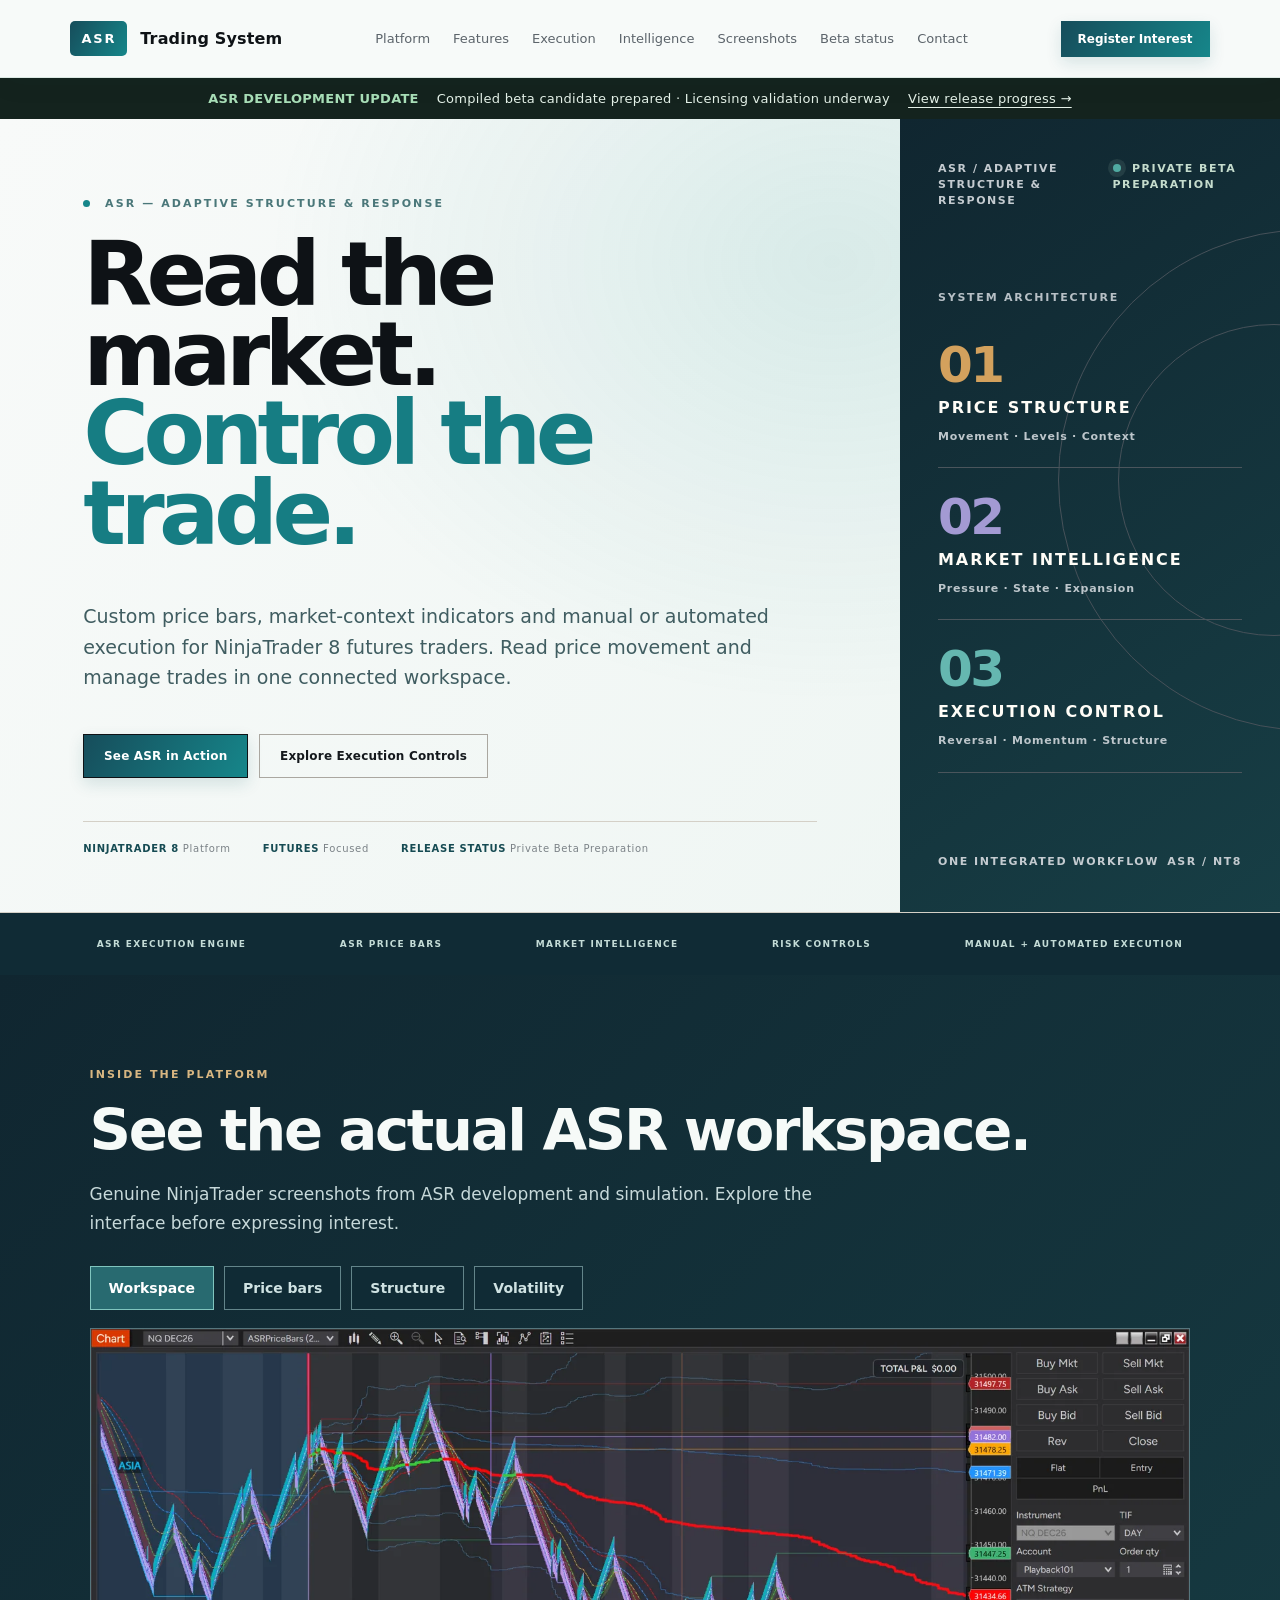
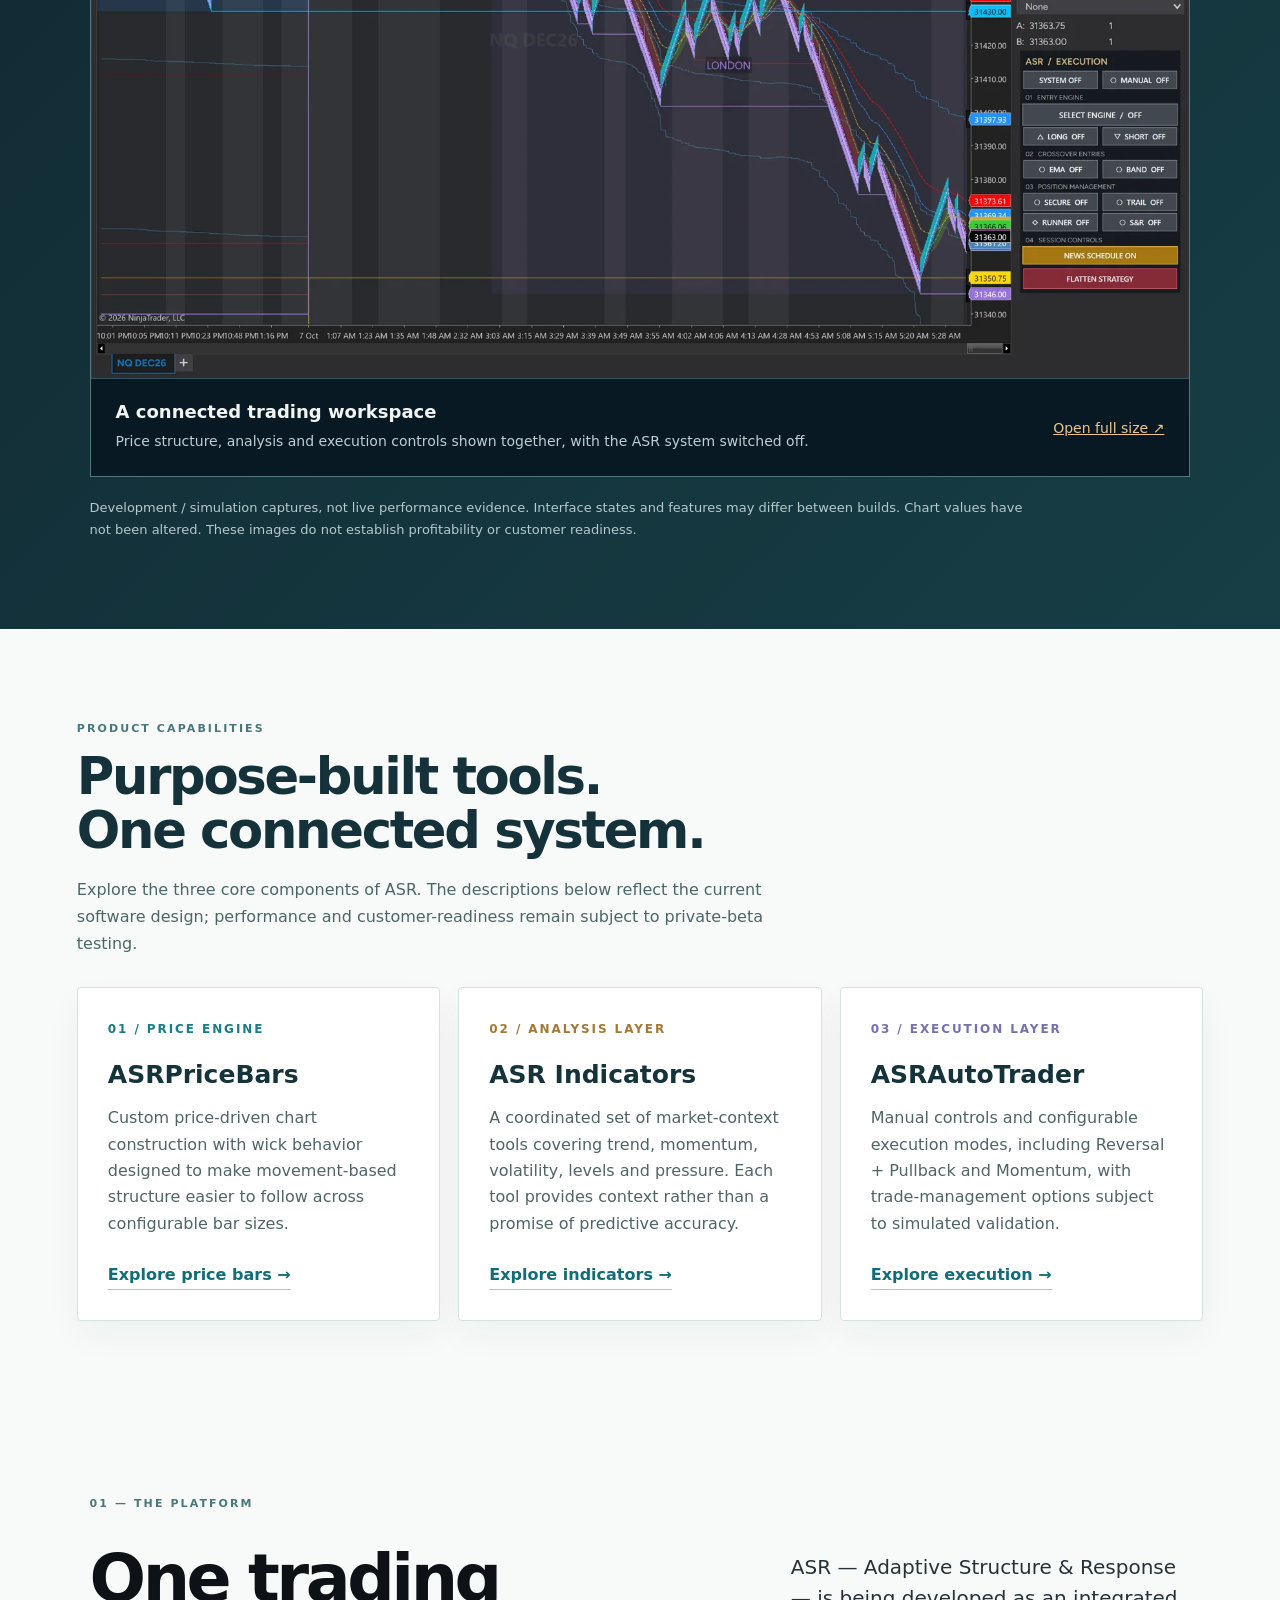
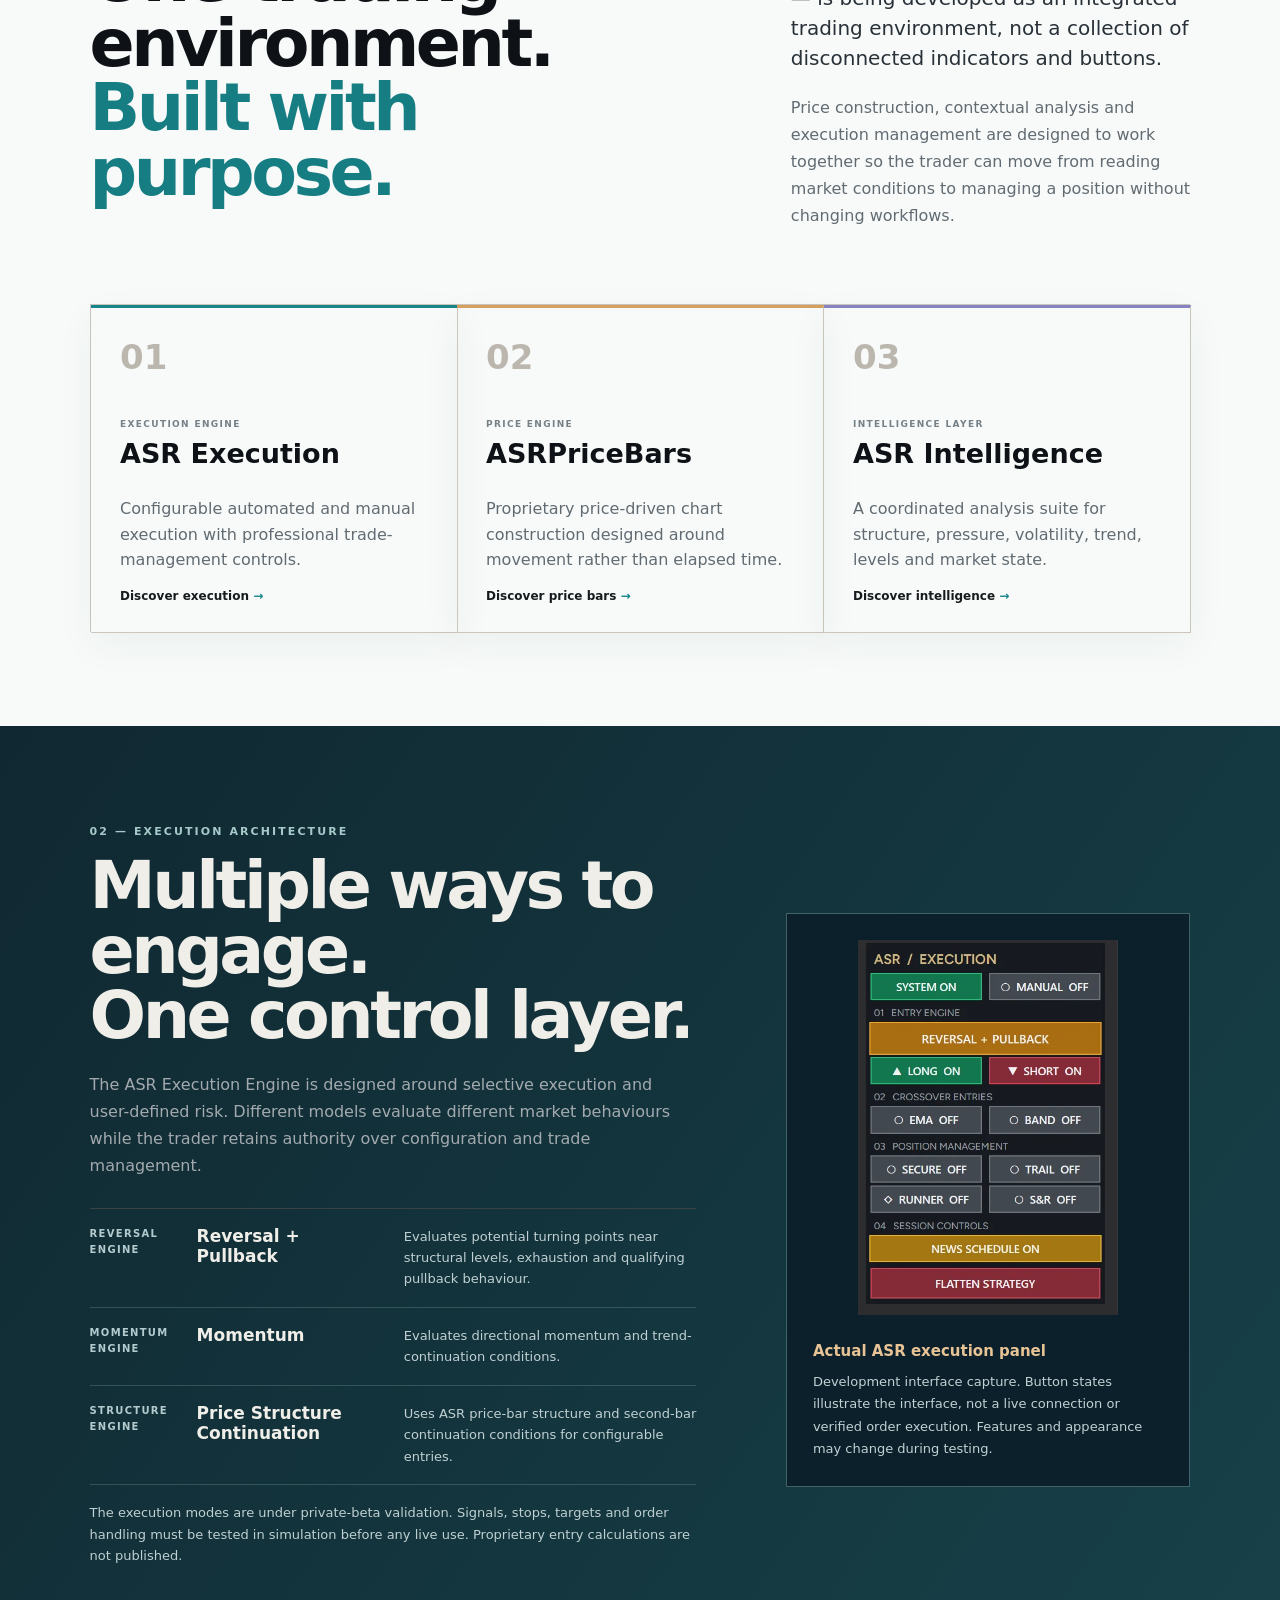
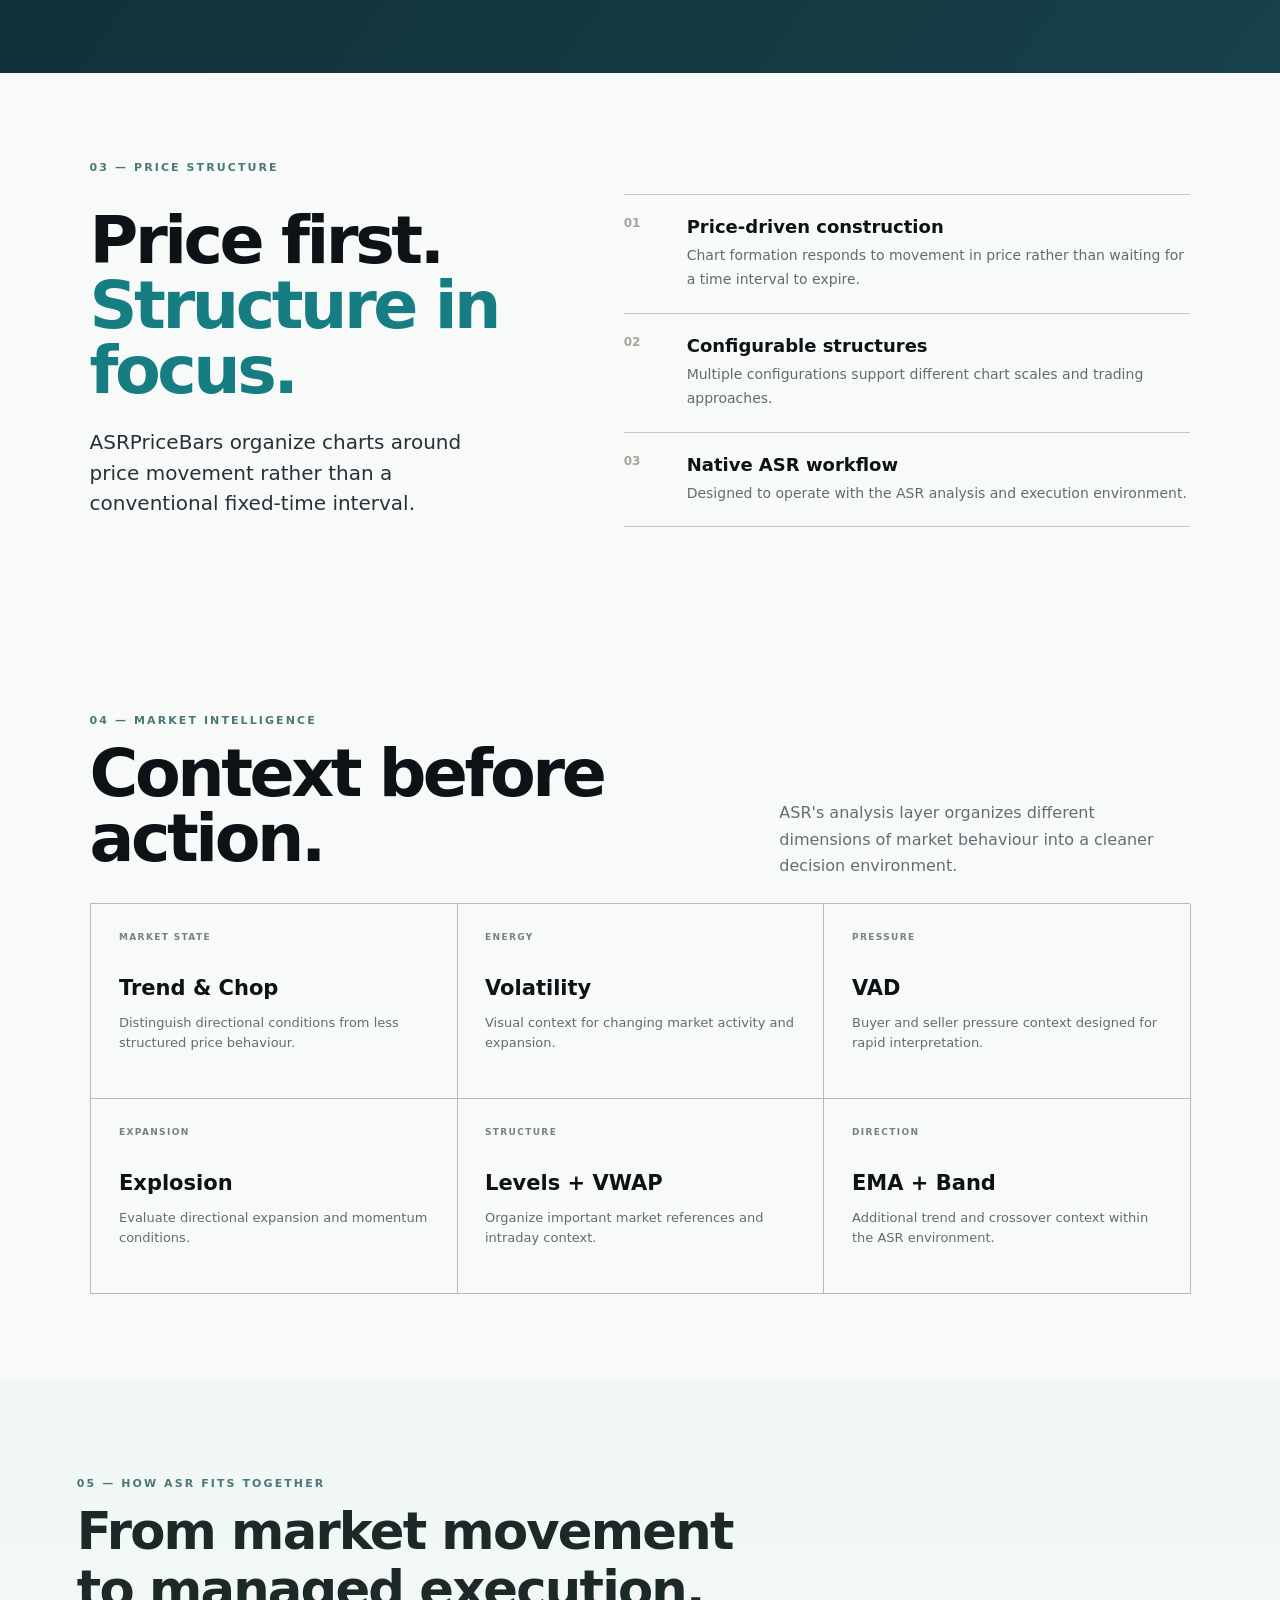
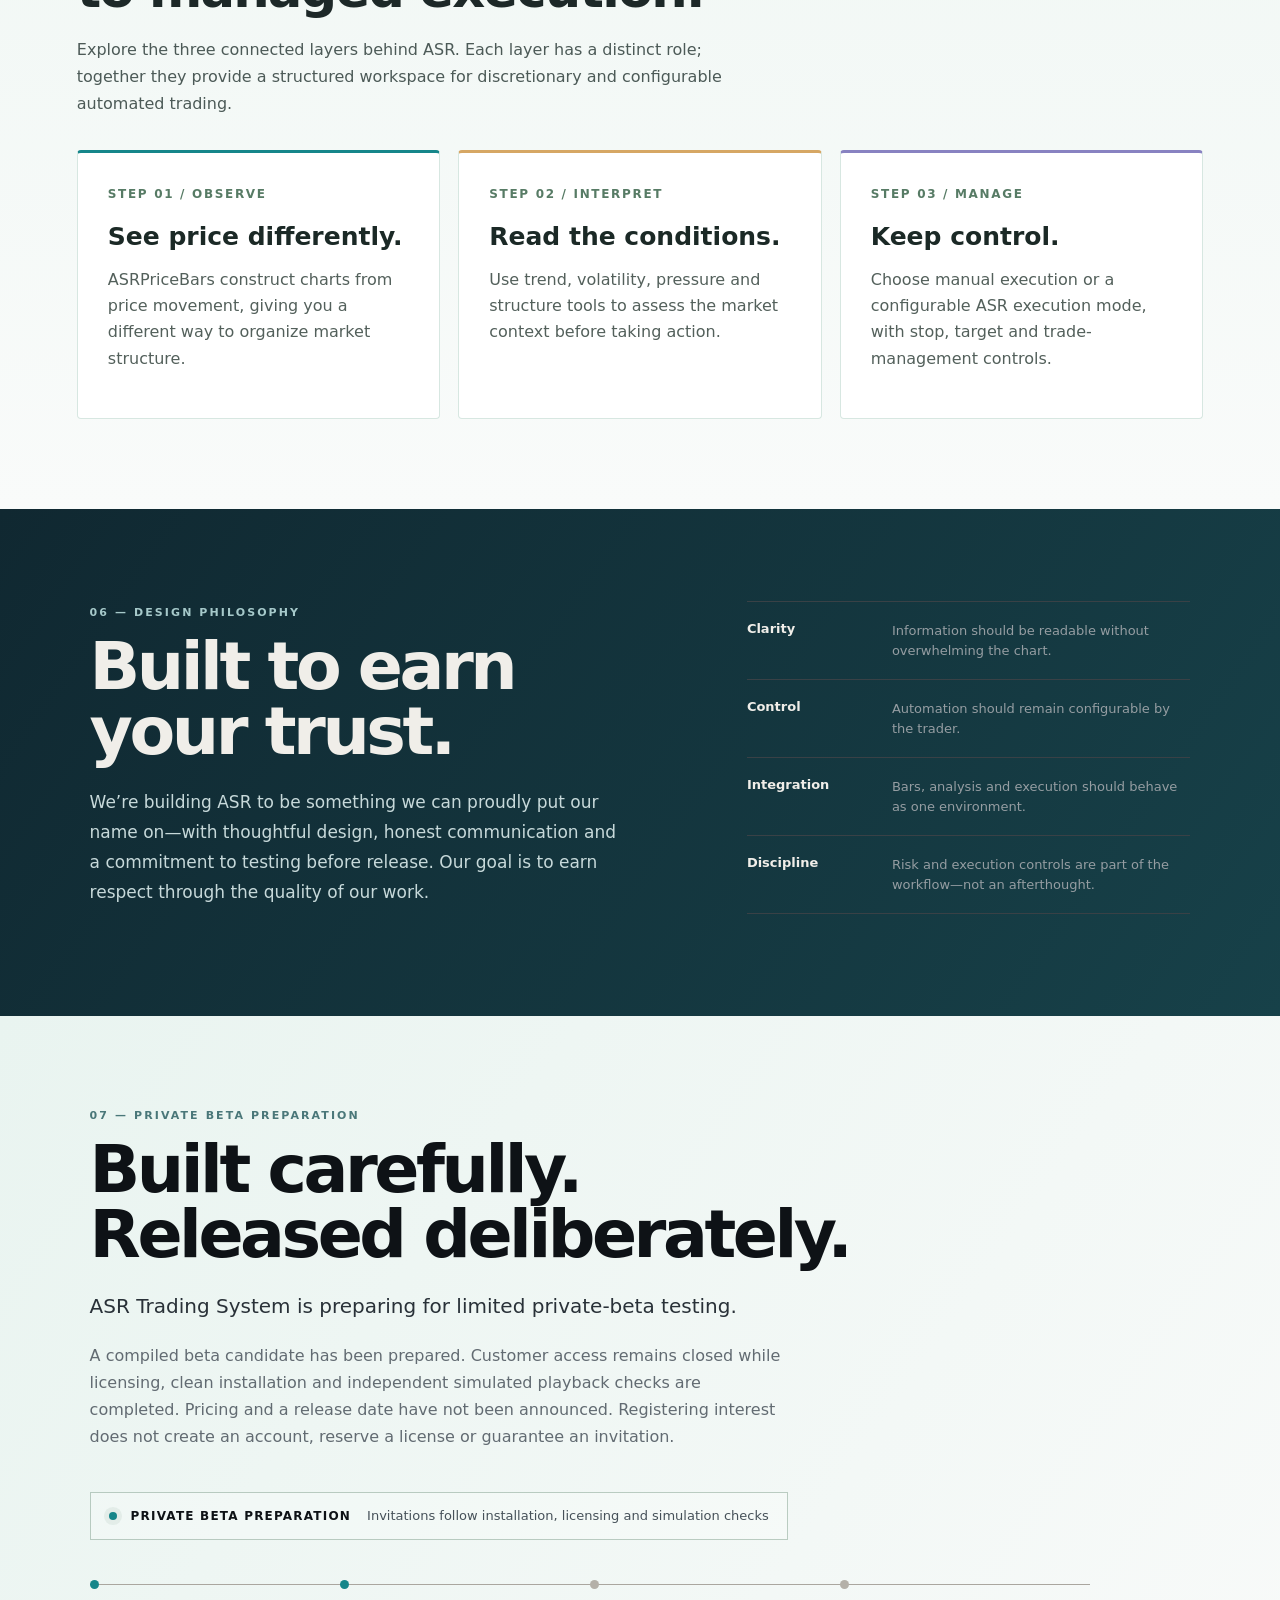
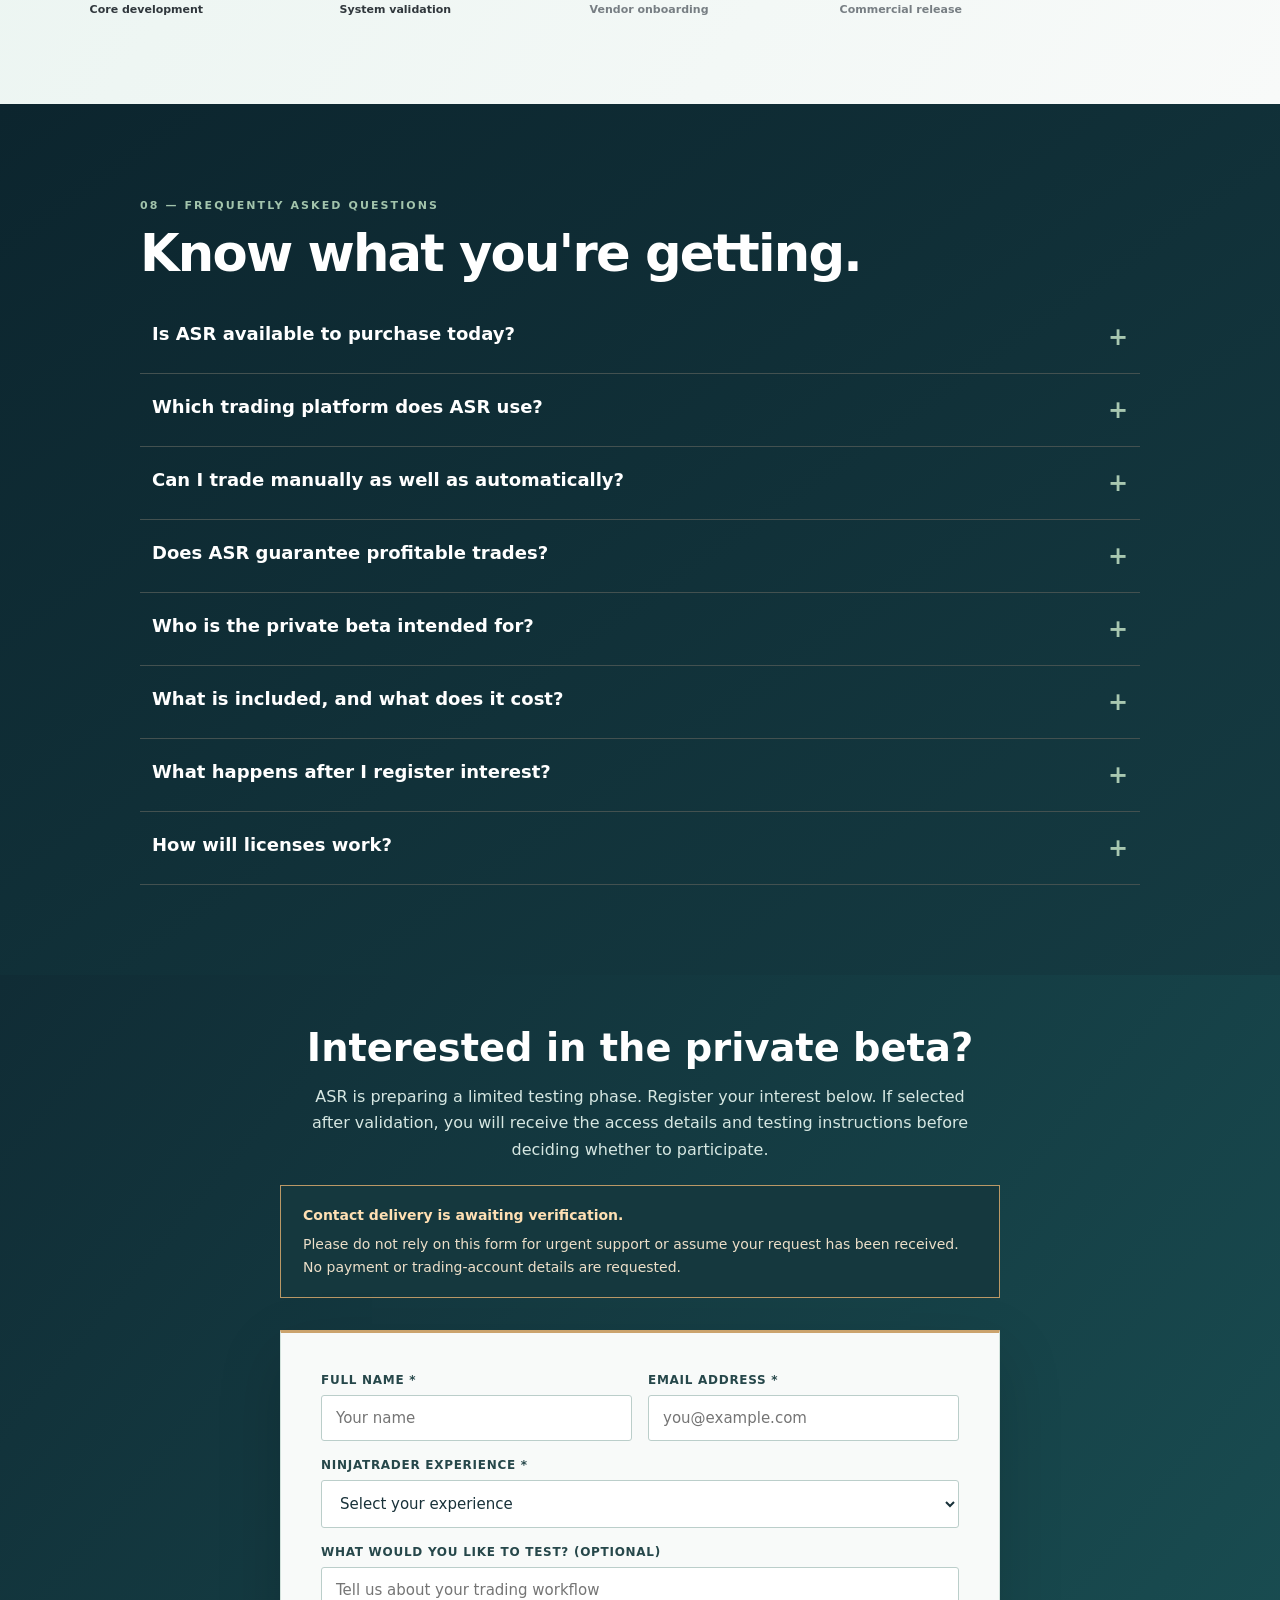
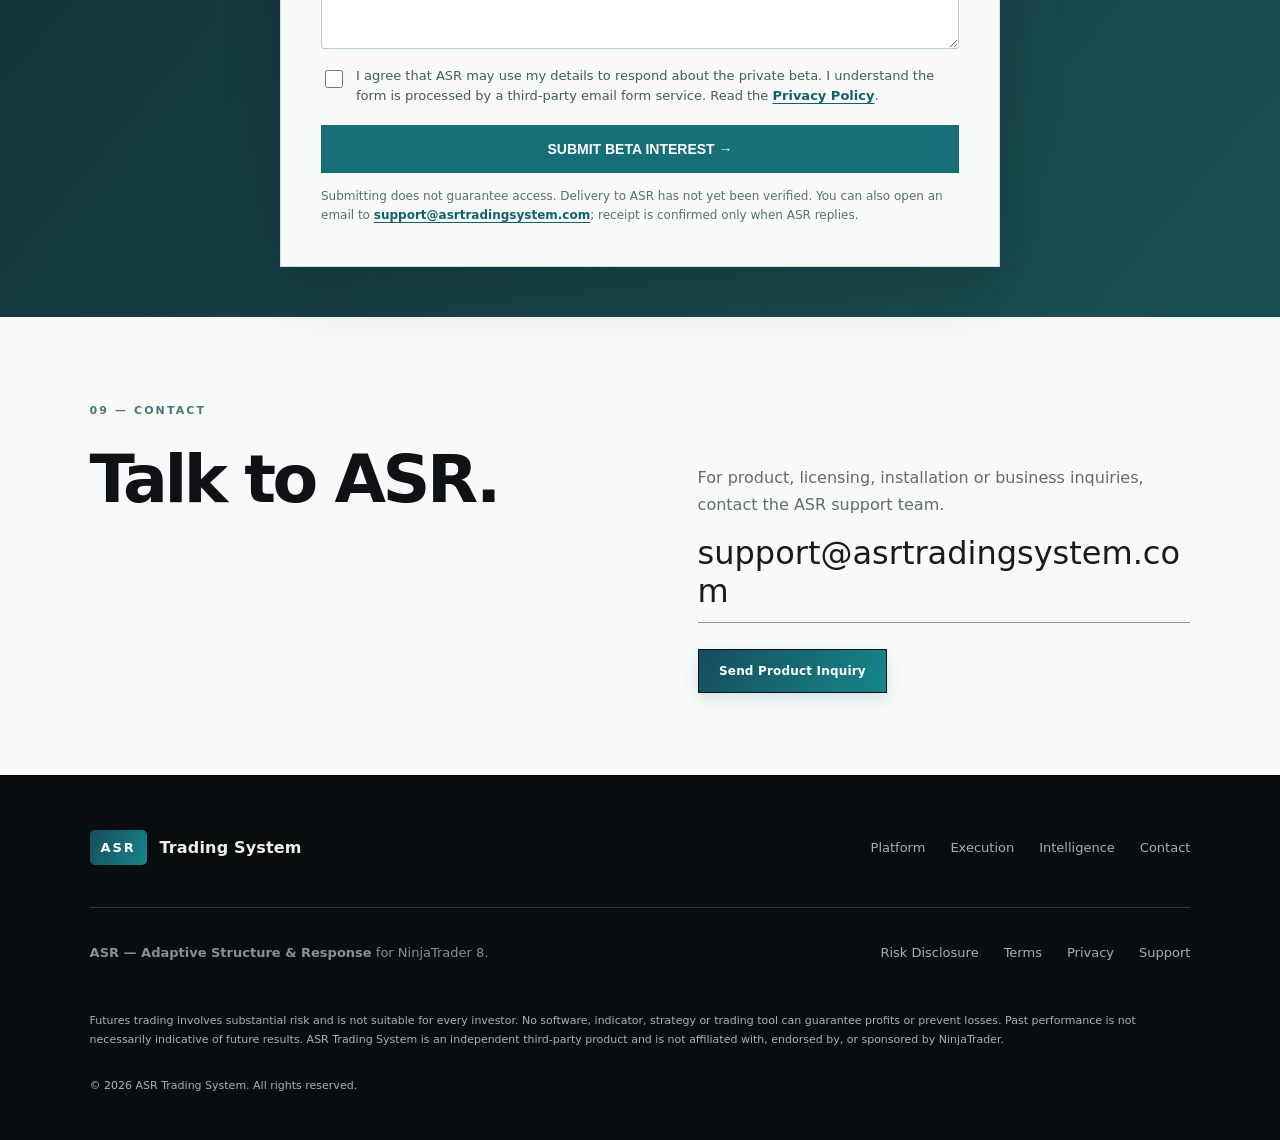
==== commit 41b3c68d: "Add approved trust statement to ASR Design Philosophy" ====
--- a/index.html
+++ b/index.html
@@ -172,7 +172,7 @@
 <section class="section price-section" id="pricebars"><div class="section-label">03 — PRICE STRUCTURE</div><div class="price-grid"><div><h2>Price first.<br><em>Structure in focus.</em></h2><p class="large-copy">ASRPriceBars organize charts around price movement rather than a conventional fixed-time interval.</p></div><div class="spec-stack"><div><span>01</span><b>Price-driven construction</b><p>Chart formation responds to movement in price rather than waiting for a time interval to expire.</p></div><div><span>02</span><b>Configurable structures</b><p>Multiple configurations support different chart scales and trading approaches.</p></div><div><span>03</span><b>Native ASR workflow</b><p>Designed to operate with the ASR analysis and execution environment.</p></div></div></div></section>
 <section class="intelligence section" id="intelligence"><div class="section-label">04 — MARKET INTELLIGENCE</div><div class="section-head"><h2>Context before action.</h2><p>ASR's analysis layer organizes different dimensions of market behaviour into a cleaner decision environment.</p></div><div class="intel-grid"><article><small>MARKET STATE</small><b>Trend &amp; Chop</b><p>Distinguish directional conditions from less structured price behaviour.</p></article><article><small>ENERGY</small><b>Volatility</b><p>Visual context for changing market activity and expansion.</p></article><article><small>PRESSURE</small><b>VAD</b><p>Buyer and seller pressure context designed for rapid interpretation.</p></article><article><small>EXPANSION</small><b>Explosion</b><p>Evaluate directional expansion and momentum conditions.</p></article><article><small>STRUCTURE</small><b>Levels + VWAP</b><p>Organize important market references and intraday context.</p></article><article><small>DIRECTION</small><b>EMA + Band</b><p>Additional trend and crossover context within the ASR environment.</p></article></div></section>
 <section class="journey" id="workflow"><span class="section-label">05 — HOW ASR FITS TOGETHER</span><h2>From market movement<br>to managed execution.</h2><p class="journey-lead">Explore the three connected layers behind ASR. Each layer has a distinct role; together they provide a structured workspace for discretionary and configurable automated trading.</p><div class="journey-grid"><article class="journey-card"><small>STEP 01 / OBSERVE</small><h3>See price differently.</h3><p>ASRPriceBars construct charts from price movement, giving you a different way to organize market structure.</p></article><article class="journey-card"><small>STEP 02 / INTERPRET</small><h3>Read the conditions.</h3><p>Use trend, volatility, pressure and structure tools to assess the market context before taking action.</p></article><article class="journey-card"><small>STEP 03 / MANAGE</small><h3>Keep control.</h3><p>Choose manual execution or a configurable ASR execution mode, with stop, target and trade-management controls.</p></article></div></section>
-<section class="philosophy"><div><span class="section-label light">06 — DESIGN PHILOSOPHY</span><h2>Professional tools should make complexity easier to control.</h2></div><div class="principles"><p><b>Clarity</b><span>Information should be readable without overwhelming the chart.</span></p><p><b>Control</b><span>Automation should remain configurable by the trader.</span></p><p><b>Integration</b><span>Bars, analysis and execution should behave as one environment.</span></p><p><b>Discipline</b><span>Risk and execution controls are part of the workflow—not an afterthought.</span></p></div></section>
+<section class="philosophy" id="philosophy"><div><span class="section-label light">06 — DESIGN PHILOSOPHY</span><h2>Built to earn your trust.</h2><p style="max-width:680px;color:#c7d9da;font-size:17px;line-height:1.75">We’re building ASR to be something we can proudly put our name on—with thoughtful design, honest communication and a commitment to testing before release. Our goal is to earn respect through the quality of our work.</p></div><div class="principles"><p><b>Clarity</b><span>Information should be readable without overwhelming the chart.</span></p><p><b>Control</b><span>Automation should remain configurable by the trader.</span></p><p><b>Integration</b><span>Bars, analysis and execution should behave as one environment.</span></p><p><b>Discipline</b><span>Risk and execution controls are part of the workflow—not an afterthought.</span></p></div></section>
 <section class="section release" id="release"><div><span class="section-label">07 — PRIVATE BETA PREPARATION</span><h2>Built carefully.<br>Released deliberately.</h2><p class="large-copy">ASR Trading System is preparing for limited private-beta testing.</p><p>A compiled beta candidate has been prepared. Customer access remains closed while licensing, clean installation and independent simulated playback checks are completed. Pricing and a release date have not been announced. Registering interest does not create an account, reserve a license or guarantee an invitation.</p><div class="release-badge"><i></i><div><b>PRIVATE BETA PREPARATION</b><span>Invitations follow installation, licensing and simulation checks</span></div></div><div class="release-track"><div class="complete"><i></i><span>Core development</span></div><div class="active"><i></i><span>System validation</span></div><div><i></i><span>Vendor onboarding</span></div><div><i></i><span>Commercial release</span></div></div></div></section>
 <section class="faq-wrap" id="faq"><span class="section-label">08 — FREQUENTLY ASKED QUESTIONS</span><h2>Know what you're getting.</h2><details><summary>Is ASR available to purchase today?</summary><p>Not yet. ASR is preparing for limited private-beta testing. Public availability and pricing will be announced only after validation and vendor onboarding are complete.</p></details><details><summary>Which trading platform does ASR use?</summary><p>ASR is being developed for NinjaTrader 8 Desktop, with a focus on futures trading.</p></details><details><summary>Can I trade manually as well as automatically?</summary><p>Yes. ASR includes manual controls and configurable execution modes such as Reversal + Pullback and Momentum. Automated order handling requires careful simulation testing.</p></details><details><summary>Does ASR guarantee profitable trades?</summary><p>No. ASR provides software tools, not guaranteed outcomes. Futures trading can result in substantial losses, and simulated results may differ from live trading.</p></details><details><summary>Who is the private beta intended for?</summary><p>Futures traders who use NinjaTrader 8 and are willing to evaluate the ASR workflow in simulation and report issues. ASR requires trader supervision and configuration; the beta is not a promise of trading results.</p></details><details><summary>What is included, and what does it cost?</summary><p>The planned environment brings together ASRPriceBars, ASR indicators and execution controls. Final package contents, pricing, support and license terms will be confirmed before commercial purchase. There is currently no checkout on this website.</p></details><details><summary>What happens after I register interest?</summary><p>Interest is not an invitation or a license reservation. After installation, licensing and simulation checks, selected testers will receive participation details. Email delivery is awaiting verification; only a reply from ASR confirms that your inquiry was received.</p></details><details><summary>How will licenses work?</summary><p>Licensing integration is under validation. Device restrictions, customer activation and renewal procedures will be confirmed before customer release.</p></details></section>
 <section class="beta-invite" id="beta"><h2>Interested in the private beta?</h2><p>ASR is preparing a limited testing phase. Register your interest below. If selected after validation, you will receive the access details and testing instructions before deciding whether to participate.</p><p class="contact-notice"><strong>Contact delivery is awaiting verification.</strong> Please do not rely on this form for urgent support or assume your request has been received. No payment or trading-account details are requested.</p><form class="beta-form" action="https://formsubmit.co/support@asrtradingsystem.com" method="POST"><input type="hidden" name="_subject" value="ASR Private Beta Interest — Website Form"><input type="hidden" name="_captcha" value="true"><input type="text" name="_honey" style="display:none" tabindex="-1" autocomplete="off"><div class="beta-form-grid"><div class="beta-field"><label for="beta-name">FULL NAME *</label><input id="beta-name" name="Name" type="text" autocomplete="name" maxlength="100" required placeholder="Your name"></div><div class="beta-field"><label for="beta-email">EMAIL ADDRESS *</label><input id="beta-email" name="email" type="email" autocomplete="email" maxlength="180" required placeholder="you@example.com"></div></div><div class="beta-field"><label for="beta-experience">NINJATRADER EXPERIENCE *</label><select id="beta-experience" name="NinjaTrader experience" required><option value="" selected disabled>Select your experience</option><option>New to NinjaTrader</option><option>Less than 1 year</option><option>1–3 years</option><option>3+ years</option></select></div><div class="beta-field"><label for="beta-message">WHAT WOULD YOU LIKE TO TEST? (OPTIONAL)</label><textarea id="beta-message" name="Testing interests" rows="3" maxlength="1000" placeholder="Tell us about your trading workflow"></textarea></div><label class="beta-consent"><input type="checkbox" name="Consent" value="I agree to be contacted about the ASR private beta" required><span>I agree that ASR may use my details to respond about the private beta. I understand the form is processed by a third-party email form service. Read the <a href="privacy.html">Privacy Policy</a>.</span></label><button type="submit">SUBMIT BETA INTEREST →</button><p class="form-fine">Submitting does not guarantee access. Delivery to ASR has not yet been verified. You can also open an email to <a href="mailto:support@asrtradingsystem.com?subject=ASR%20Private%20Beta%20Interest">support@asrtradingsystem.com</a>; receipt is confirmed only when ASR replies.</p></form></section>
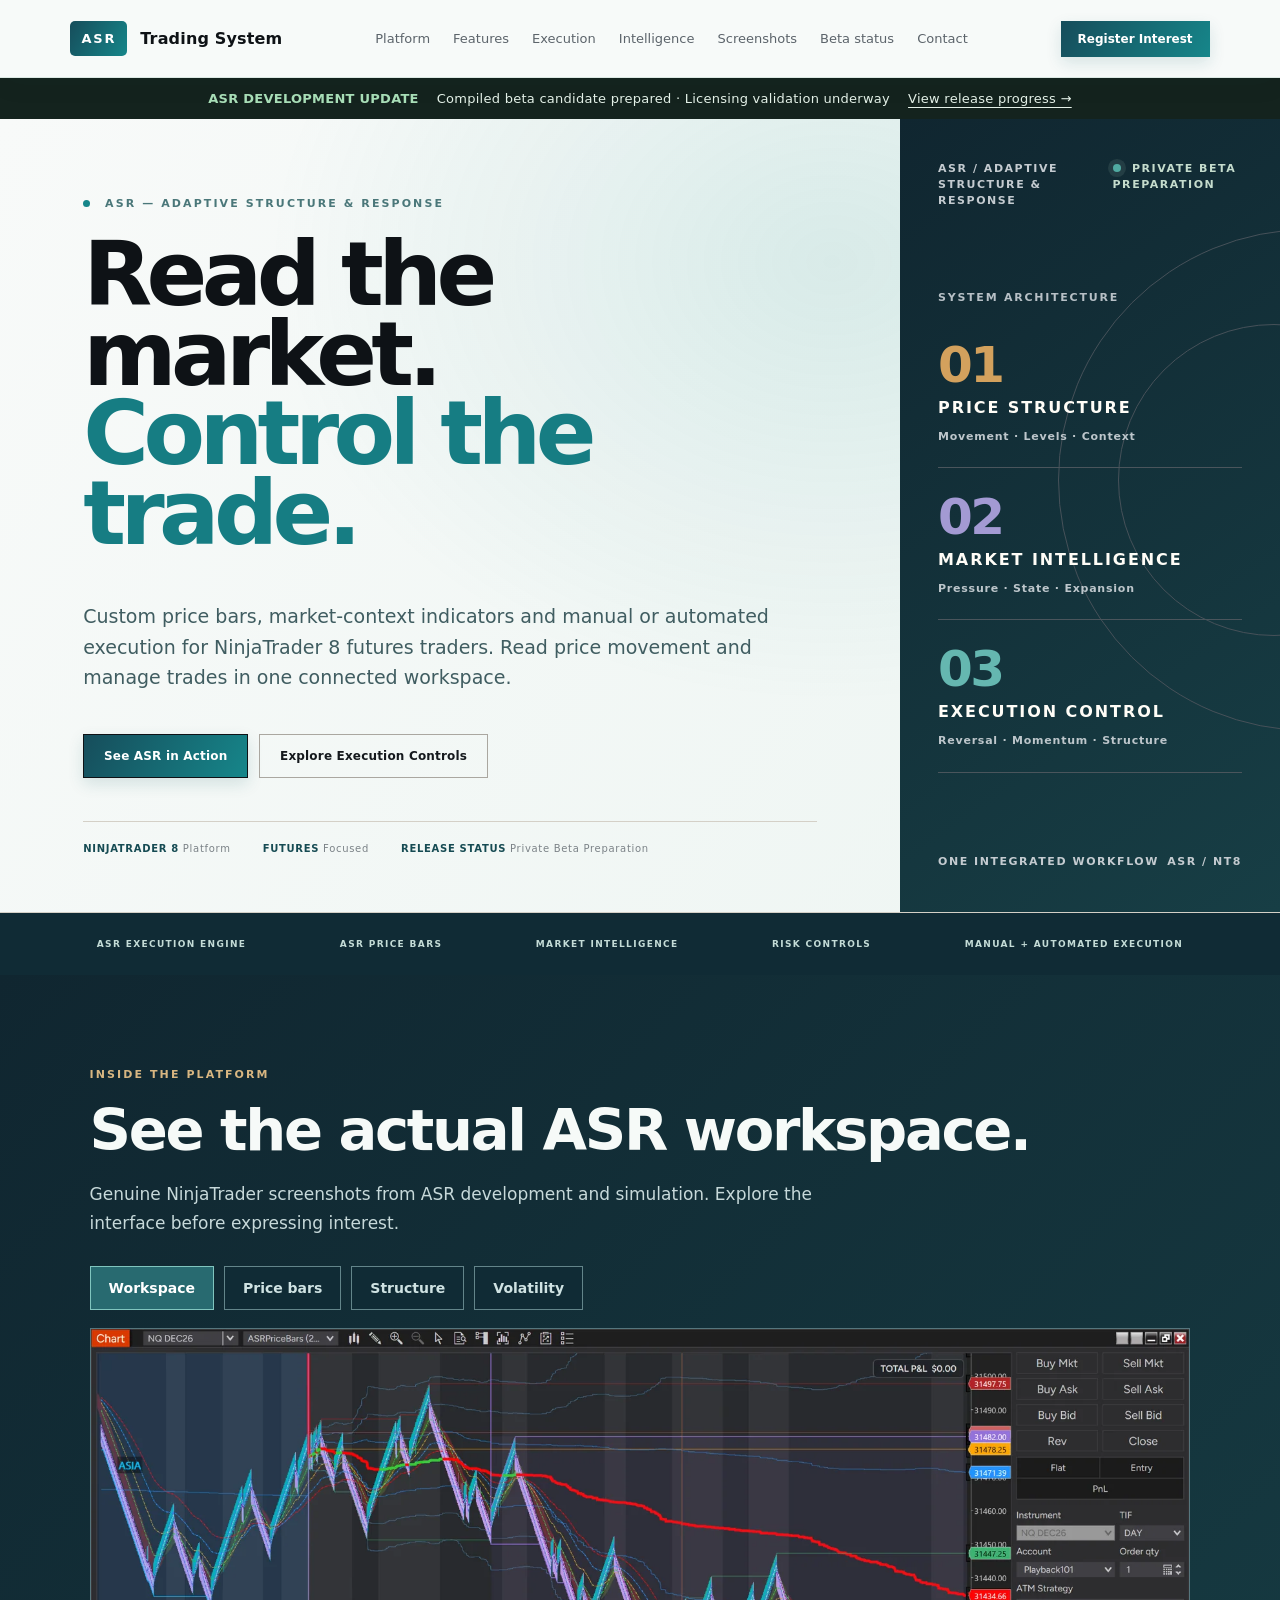
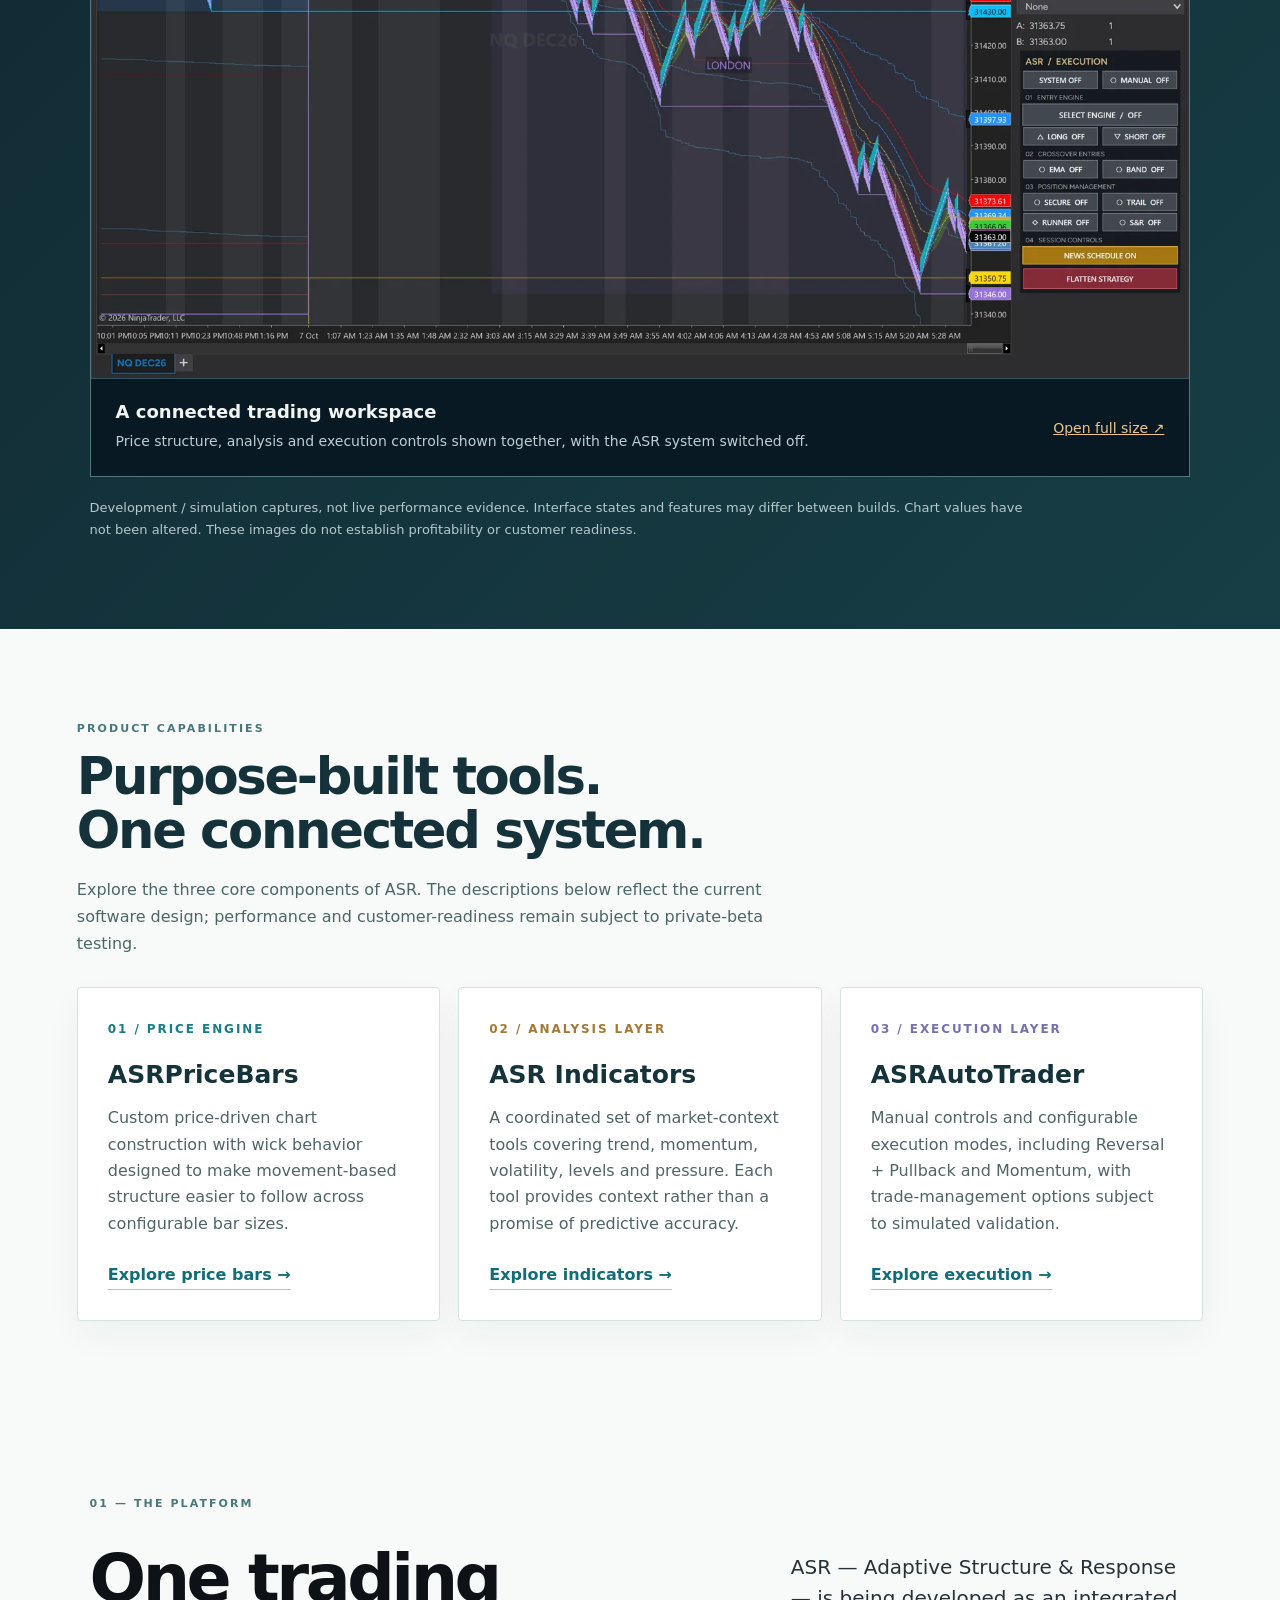
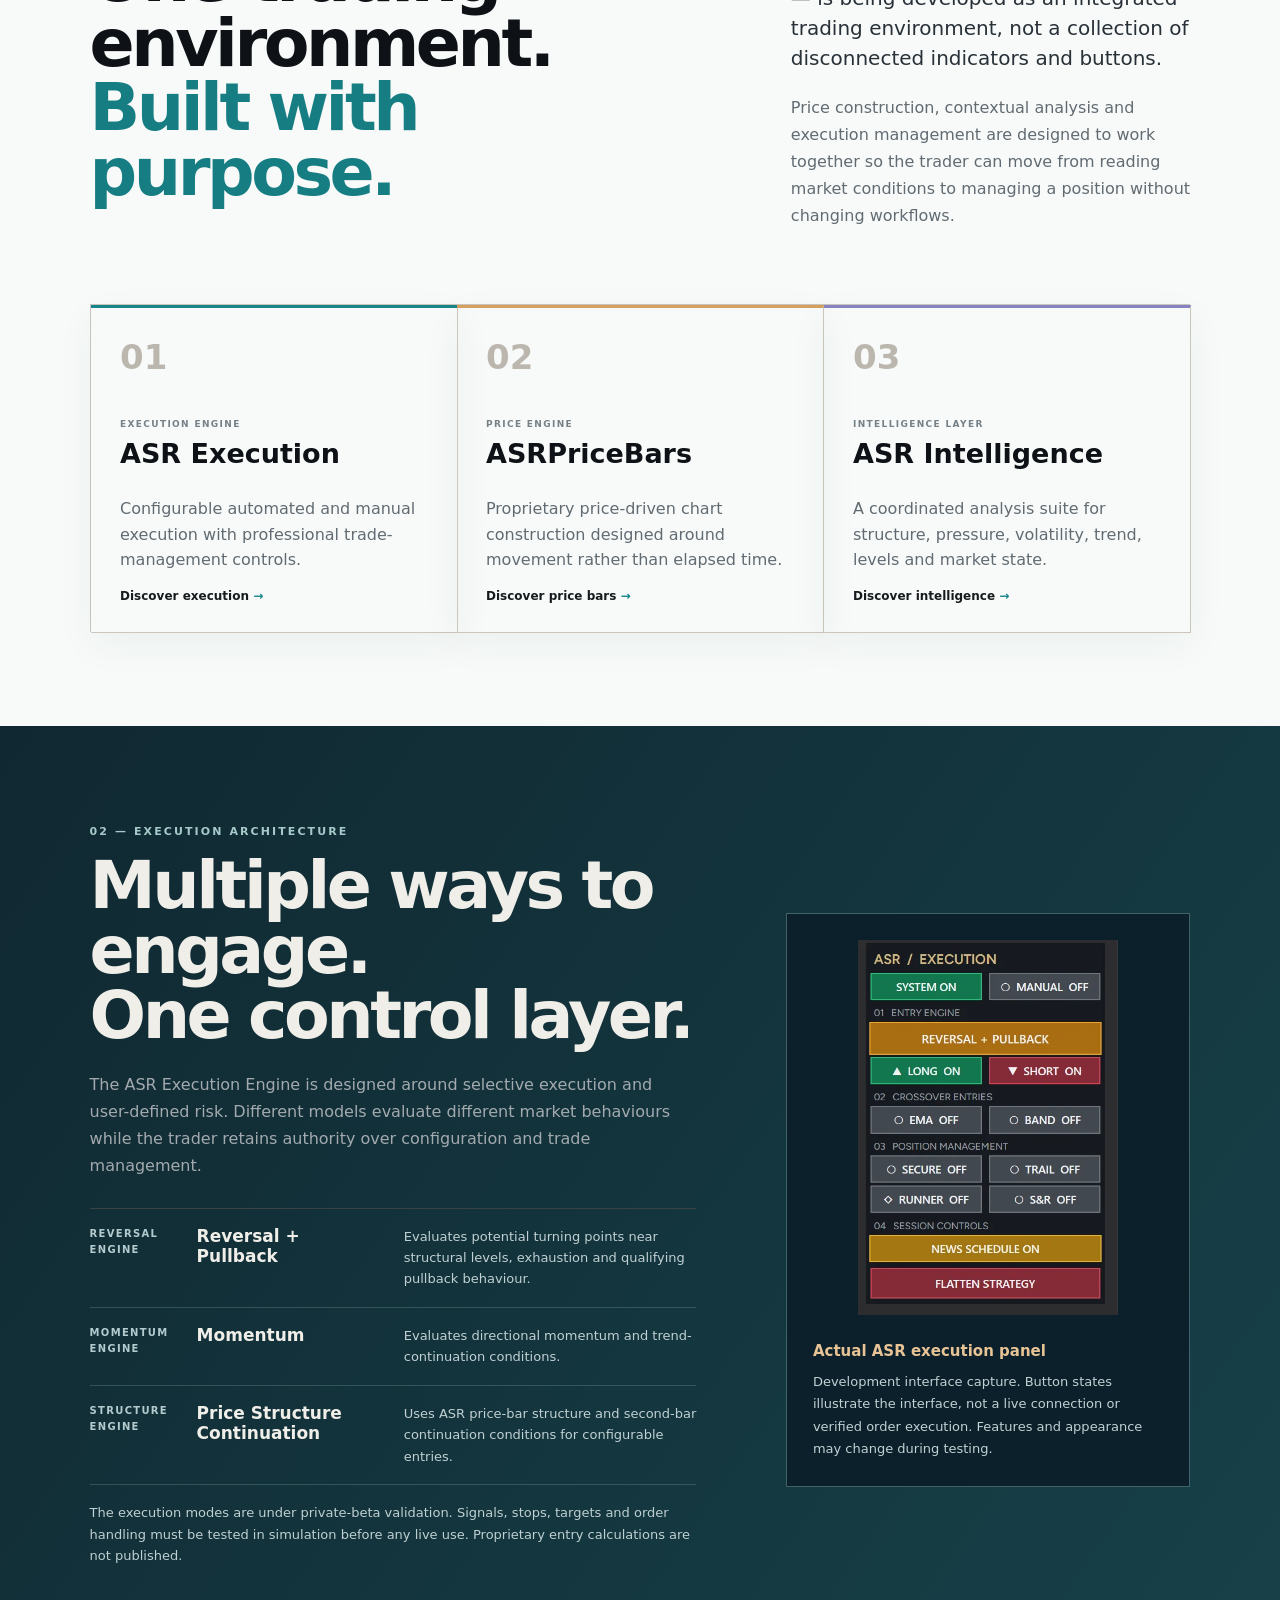
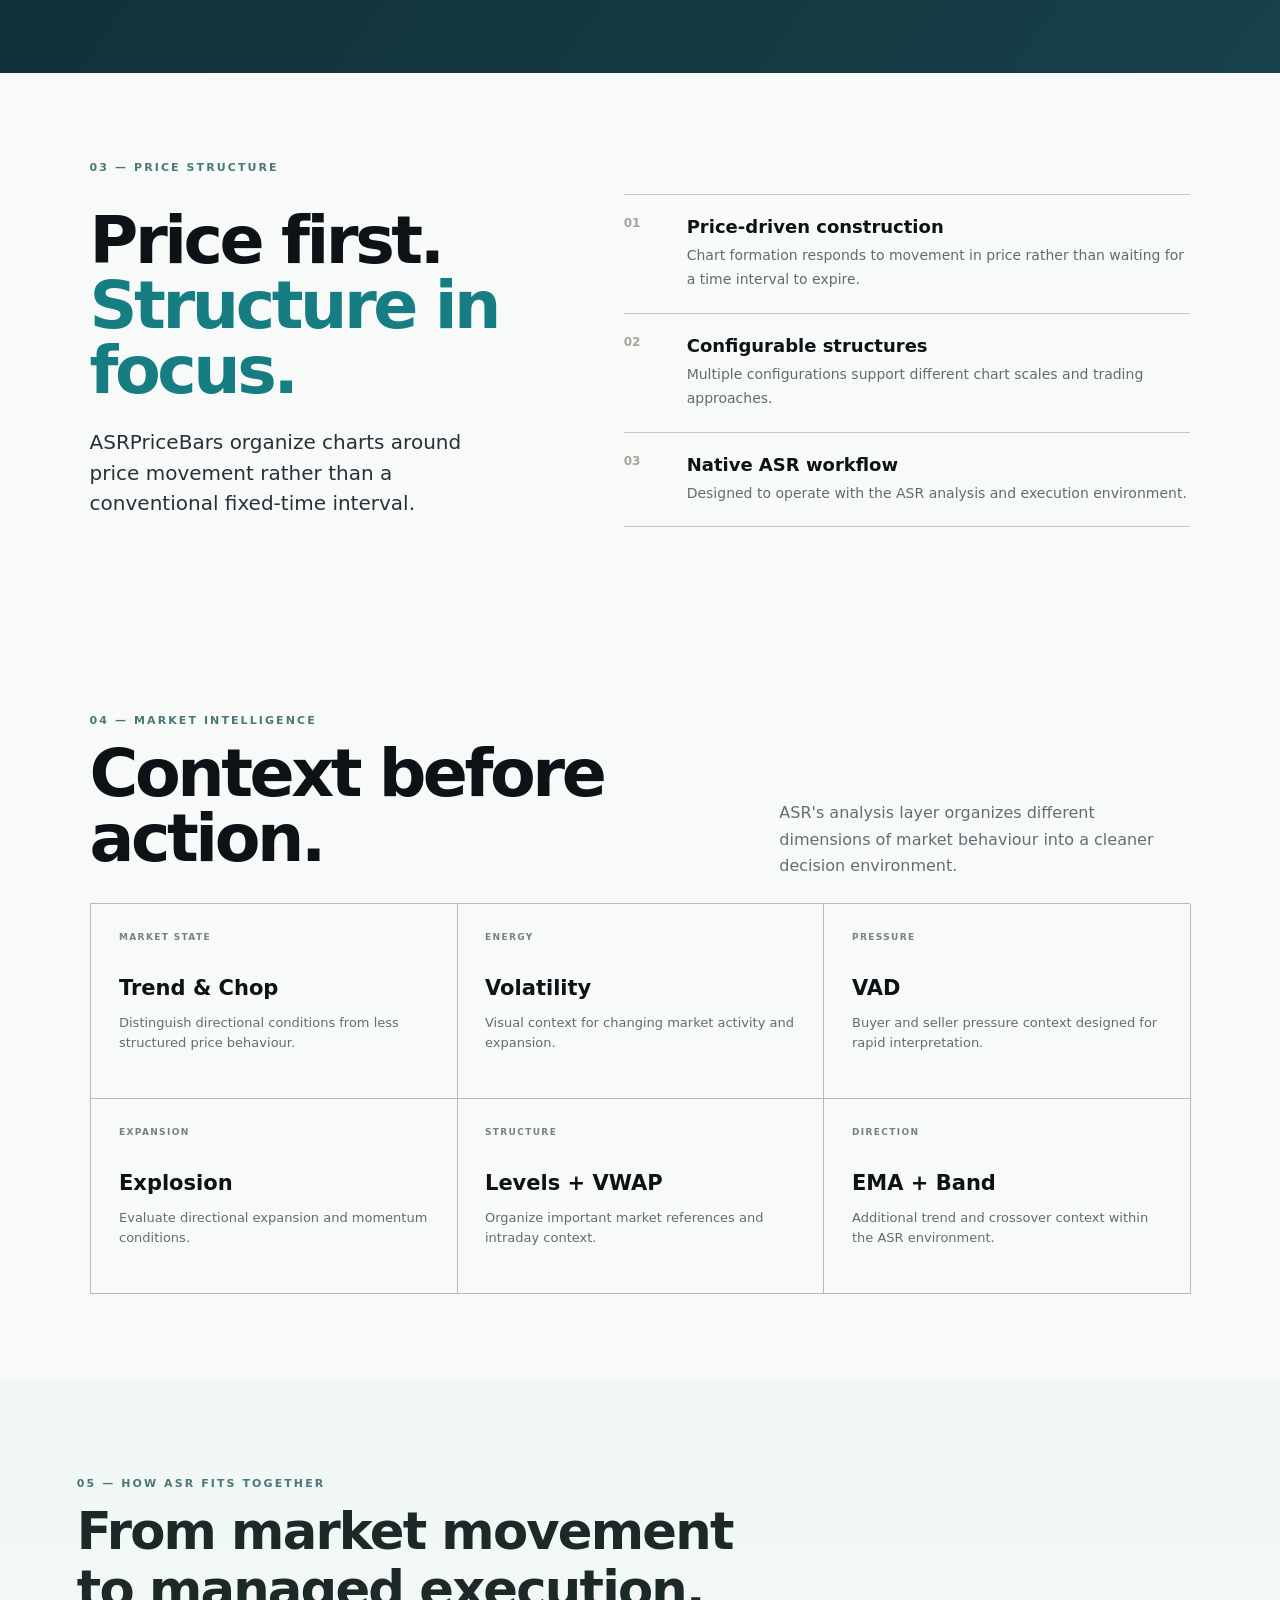
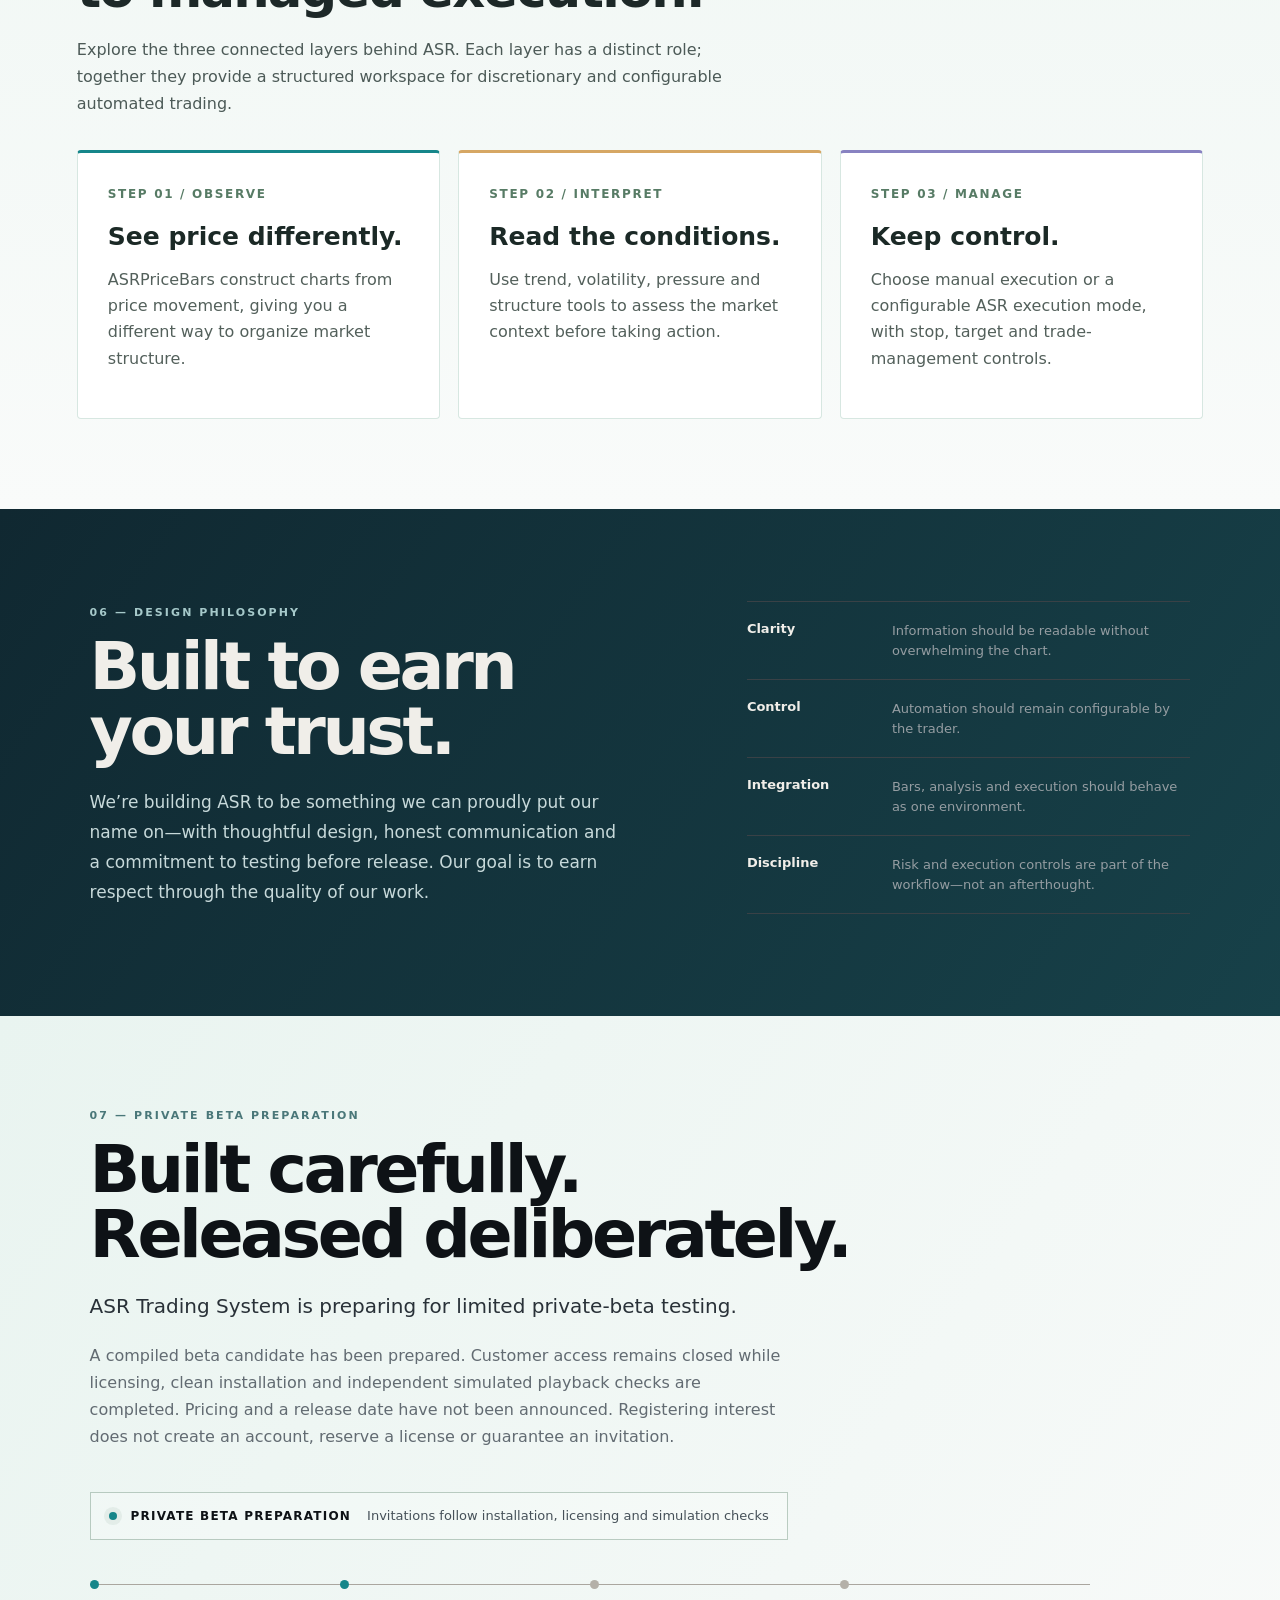
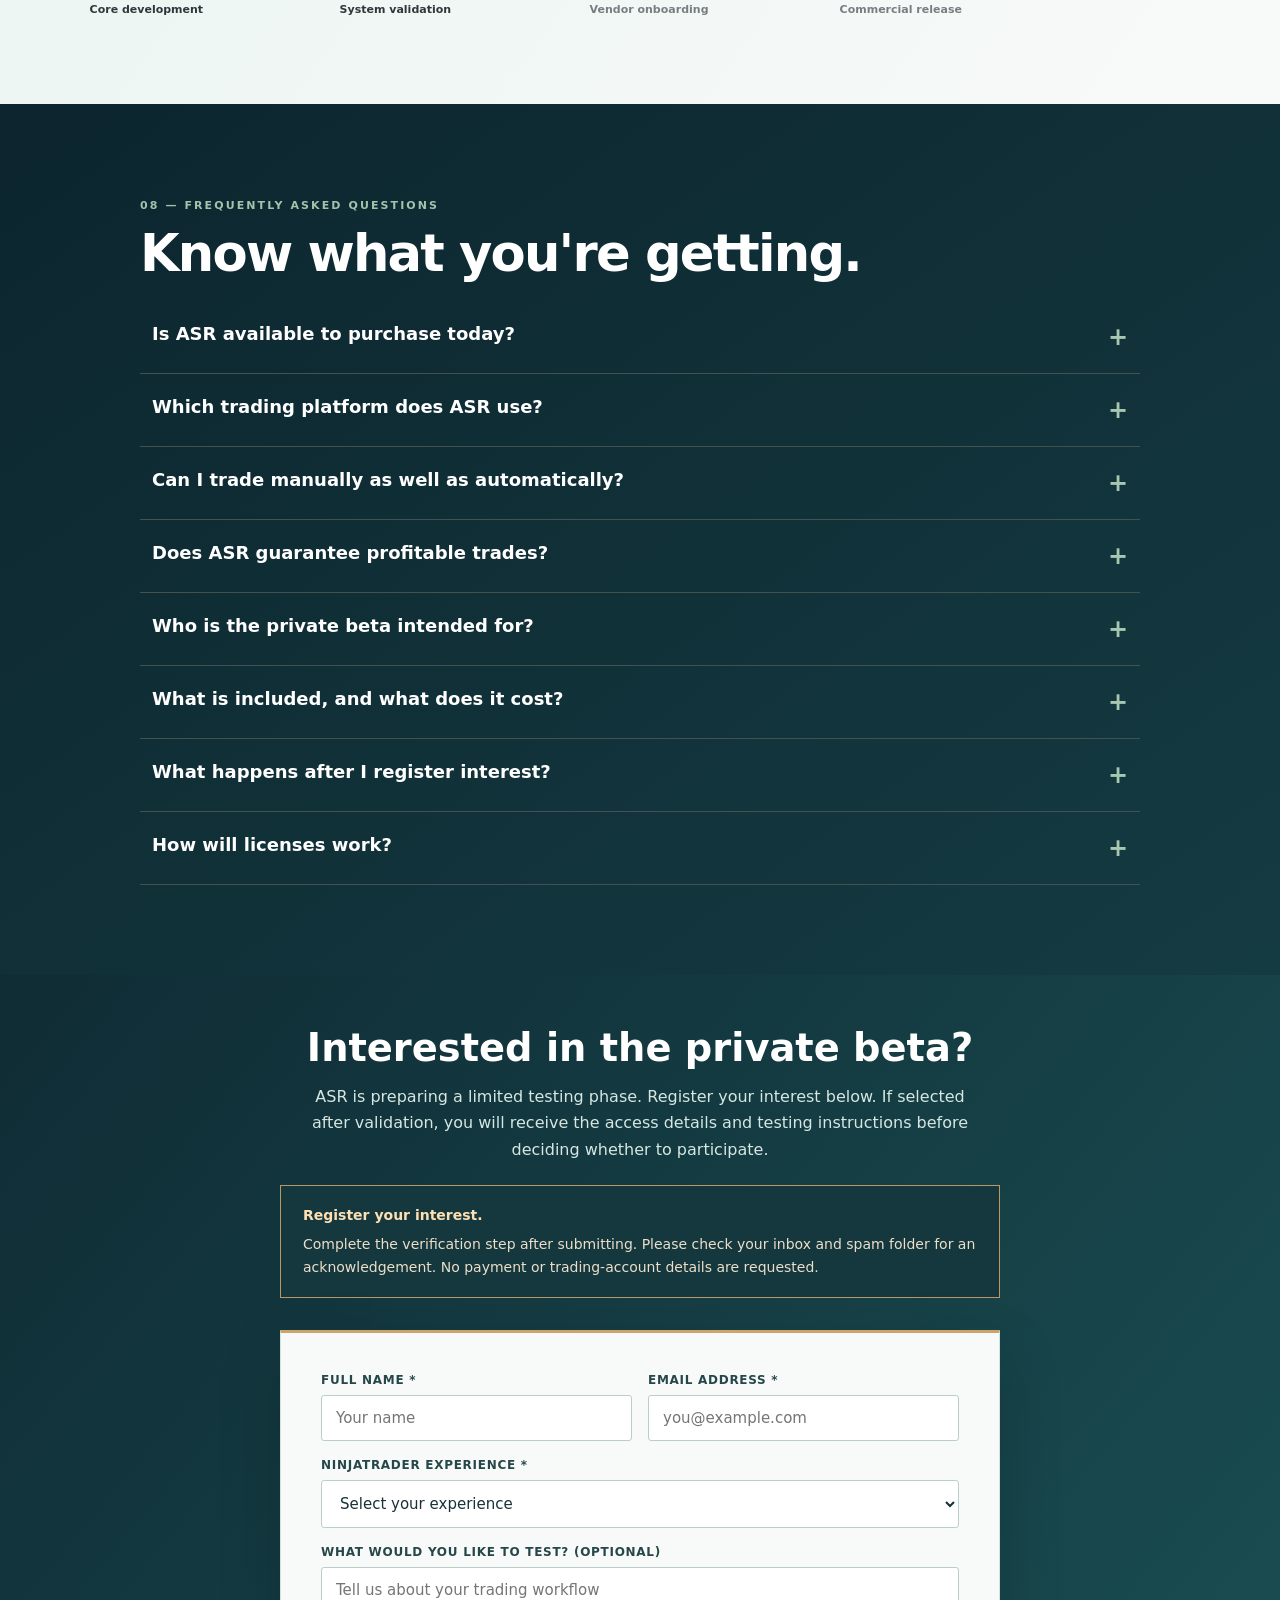
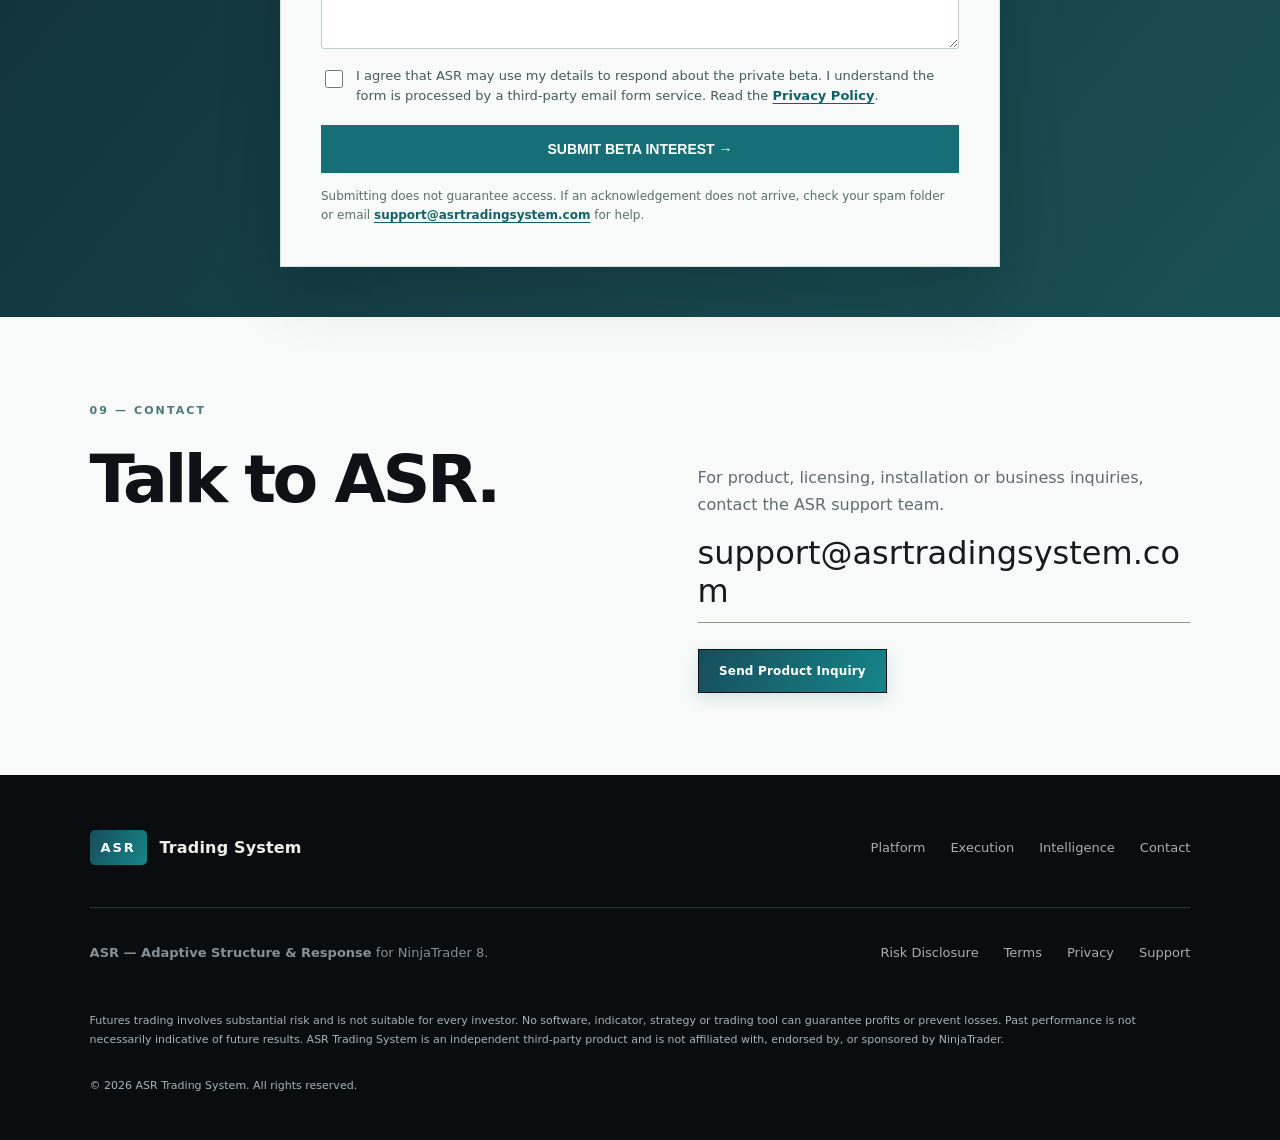
==== commit 3cede6b5: "Enable beta interest visitor acknowledgements and update delivery guidance" ====
--- a/index.html
+++ b/index.html
@@ -174,8 +174,8 @@
 <section class="journey" id="workflow"><span class="section-label">05 — HOW ASR FITS TOGETHER</span><h2>From market movement<br>to managed execution.</h2><p class="journey-lead">Explore the three connected layers behind ASR. Each layer has a distinct role; together they provide a structured workspace for discretionary and configurable automated trading.</p><div class="journey-grid"><article class="journey-card"><small>STEP 01 / OBSERVE</small><h3>See price differently.</h3><p>ASRPriceBars construct charts from price movement, giving you a different way to organize market structure.</p></article><article class="journey-card"><small>STEP 02 / INTERPRET</small><h3>Read the conditions.</h3><p>Use trend, volatility, pressure and structure tools to assess the market context before taking action.</p></article><article class="journey-card"><small>STEP 03 / MANAGE</small><h3>Keep control.</h3><p>Choose manual execution or a configurable ASR execution mode, with stop, target and trade-management controls.</p></article></div></section>
 <section class="philosophy" id="philosophy"><div><span class="section-label light">06 — DESIGN PHILOSOPHY</span><h2>Built to earn your trust.</h2><p style="max-width:680px;color:#c7d9da;font-size:17px;line-height:1.75">We’re building ASR to be something we can proudly put our name on—with thoughtful design, honest communication and a commitment to testing before release. Our goal is to earn respect through the quality of our work.</p></div><div class="principles"><p><b>Clarity</b><span>Information should be readable without overwhelming the chart.</span></p><p><b>Control</b><span>Automation should remain configurable by the trader.</span></p><p><b>Integration</b><span>Bars, analysis and execution should behave as one environment.</span></p><p><b>Discipline</b><span>Risk and execution controls are part of the workflow—not an afterthought.</span></p></div></section>
 <section class="section release" id="release"><div><span class="section-label">07 — PRIVATE BETA PREPARATION</span><h2>Built carefully.<br>Released deliberately.</h2><p class="large-copy">ASR Trading System is preparing for limited private-beta testing.</p><p>A compiled beta candidate has been prepared. Customer access remains closed while licensing, clean installation and independent simulated playback checks are completed. Pricing and a release date have not been announced. Registering interest does not create an account, reserve a license or guarantee an invitation.</p><div class="release-badge"><i></i><div><b>PRIVATE BETA PREPARATION</b><span>Invitations follow installation, licensing and simulation checks</span></div></div><div class="release-track"><div class="complete"><i></i><span>Core development</span></div><div class="active"><i></i><span>System validation</span></div><div><i></i><span>Vendor onboarding</span></div><div><i></i><span>Commercial release</span></div></div></div></section>
-<section class="faq-wrap" id="faq"><span class="section-label">08 — FREQUENTLY ASKED QUESTIONS</span><h2>Know what you're getting.</h2><details><summary>Is ASR available to purchase today?</summary><p>Not yet. ASR is preparing for limited private-beta testing. Public availability and pricing will be announced only after validation and vendor onboarding are complete.</p></details><details><summary>Which trading platform does ASR use?</summary><p>ASR is being developed for NinjaTrader 8 Desktop, with a focus on futures trading.</p></details><details><summary>Can I trade manually as well as automatically?</summary><p>Yes. ASR includes manual controls and configurable execution modes such as Reversal + Pullback and Momentum. Automated order handling requires careful simulation testing.</p></details><details><summary>Does ASR guarantee profitable trades?</summary><p>No. ASR provides software tools, not guaranteed outcomes. Futures trading can result in substantial losses, and simulated results may differ from live trading.</p></details><details><summary>Who is the private beta intended for?</summary><p>Futures traders who use NinjaTrader 8 and are willing to evaluate the ASR workflow in simulation and report issues. ASR requires trader supervision and configuration; the beta is not a promise of trading results.</p></details><details><summary>What is included, and what does it cost?</summary><p>The planned environment brings together ASRPriceBars, ASR indicators and execution controls. Final package contents, pricing, support and license terms will be confirmed before commercial purchase. There is currently no checkout on this website.</p></details><details><summary>What happens after I register interest?</summary><p>Interest is not an invitation or a license reservation. After installation, licensing and simulation checks, selected testers will receive participation details. Email delivery is awaiting verification; only a reply from ASR confirms that your inquiry was received.</p></details><details><summary>How will licenses work?</summary><p>Licensing integration is under validation. Device restrictions, customer activation and renewal procedures will be confirmed before customer release.</p></details></section>
-<section class="beta-invite" id="beta"><h2>Interested in the private beta?</h2><p>ASR is preparing a limited testing phase. Register your interest below. If selected after validation, you will receive the access details and testing instructions before deciding whether to participate.</p><p class="contact-notice"><strong>Contact delivery is awaiting verification.</strong> Please do not rely on this form for urgent support or assume your request has been received. No payment or trading-account details are requested.</p><form class="beta-form" action="https://formsubmit.co/support@asrtradingsystem.com" method="POST"><input type="hidden" name="_subject" value="ASR Private Beta Interest — Website Form"><input type="hidden" name="_captcha" value="true"><input type="text" name="_honey" style="display:none" tabindex="-1" autocomplete="off"><div class="beta-form-grid"><div class="beta-field"><label for="beta-name">FULL NAME *</label><input id="beta-name" name="Name" type="text" autocomplete="name" maxlength="100" required placeholder="Your name"></div><div class="beta-field"><label for="beta-email">EMAIL ADDRESS *</label><input id="beta-email" name="email" type="email" autocomplete="email" maxlength="180" required placeholder="you@example.com"></div></div><div class="beta-field"><label for="beta-experience">NINJATRADER EXPERIENCE *</label><select id="beta-experience" name="NinjaTrader experience" required><option value="" selected disabled>Select your experience</option><option>New to NinjaTrader</option><option>Less than 1 year</option><option>1–3 years</option><option>3+ years</option></select></div><div class="beta-field"><label for="beta-message">WHAT WOULD YOU LIKE TO TEST? (OPTIONAL)</label><textarea id="beta-message" name="Testing interests" rows="3" maxlength="1000" placeholder="Tell us about your trading workflow"></textarea></div><label class="beta-consent"><input type="checkbox" name="Consent" value="I agree to be contacted about the ASR private beta" required><span>I agree that ASR may use my details to respond about the private beta. I understand the form is processed by a third-party email form service. Read the <a href="privacy.html">Privacy Policy</a>.</span></label><button type="submit">SUBMIT BETA INTEREST →</button><p class="form-fine">Submitting does not guarantee access. Delivery to ASR has not yet been verified. You can also open an email to <a href="mailto:support@asrtradingsystem.com?subject=ASR%20Private%20Beta%20Interest">support@asrtradingsystem.com</a>; receipt is confirmed only when ASR replies.</p></form></section>
+<section class="faq-wrap" id="faq"><span class="section-label">08 — FREQUENTLY ASKED QUESTIONS</span><h2>Know what you're getting.</h2><details><summary>Is ASR available to purchase today?</summary><p>Not yet. ASR is preparing for limited private-beta testing. Public availability and pricing will be announced only after validation and vendor onboarding are complete.</p></details><details><summary>Which trading platform does ASR use?</summary><p>ASR is being developed for NinjaTrader 8 Desktop, with a focus on futures trading.</p></details><details><summary>Can I trade manually as well as automatically?</summary><p>Yes. ASR includes manual controls and configurable execution modes such as Reversal + Pullback and Momentum. Automated order handling requires careful simulation testing.</p></details><details><summary>Does ASR guarantee profitable trades?</summary><p>No. ASR provides software tools, not guaranteed outcomes. Futures trading can result in substantial losses, and simulated results may differ from live trading.</p></details><details><summary>Who is the private beta intended for?</summary><p>Futures traders who use NinjaTrader 8 and are willing to evaluate the ASR workflow in simulation and report issues. ASR requires trader supervision and configuration; the beta is not a promise of trading results.</p></details><details><summary>What is included, and what does it cost?</summary><p>The planned environment brings together ASRPriceBars, ASR indicators and execution controls. Final package contents, pricing, support and license terms will be confirmed before commercial purchase. There is currently no checkout on this website.</p></details><details><summary>What happens after I register interest?</summary><p>Interest is not an invitation or a license reservation. After installation, licensing and simulation checks, selected testers will receive participation details. An automatic acknowledgement is requested after submission. Check your spam folder if it does not arrive. For help, email support@asrtradingsystem.com.</p></details><details><summary>How will licenses work?</summary><p>Licensing integration is under validation. Device restrictions, customer activation and renewal procedures will be confirmed before customer release.</p></details></section>
+<section class="beta-invite" id="beta"><h2>Interested in the private beta?</h2><p>ASR is preparing a limited testing phase. Register your interest below. If selected after validation, you will receive the access details and testing instructions before deciding whether to participate.</p><p class="contact-notice"><strong>Register your interest.</strong> Complete the verification step after submitting. Please check your inbox and spam folder for an acknowledgement. No payment or trading-account details are requested.</p><form class="beta-form" action="https://formsubmit.co/support@asrtradingsystem.com" method="POST"><input type="hidden" name="_subject" value="ASR Private Beta Interest — Website Form"><input type="hidden" name="_captcha" value="true"><input type="hidden" name="_autoresponse" value="Thank you for registering your interest in the ASR Trading System private beta. This automatic email acknowledges your form submission; it is not an invitation, license reservation or guarantee of access. ASR is still completing validation. If selected, you will receive participation details and testing instructions before deciding whether to join. For questions, email support@asrtradingsystem.com. — ASR Trading System"><input type="text" name="_honey" style="display:none" tabindex="-1" autocomplete="off"><div class="beta-form-grid"><div class="beta-field"><label for="beta-name">FULL NAME *</label><input id="beta-name" name="Name" type="text" autocomplete="name" maxlength="100" required placeholder="Your name"></div><div class="beta-field"><label for="beta-email">EMAIL ADDRESS *</label><input id="beta-email" name="email" type="email" autocomplete="email" maxlength="180" required placeholder="you@example.com"></div></div><div class="beta-field"><label for="beta-experience">NINJATRADER EXPERIENCE *</label><select id="beta-experience" name="NinjaTrader experience" required><option value="" selected disabled>Select your experience</option><option>New to NinjaTrader</option><option>Less than 1 year</option><option>1–3 years</option><option>3+ years</option></select></div><div class="beta-field"><label for="beta-message">WHAT WOULD YOU LIKE TO TEST? (OPTIONAL)</label><textarea id="beta-message" name="Testing interests" rows="3" maxlength="1000" placeholder="Tell us about your trading workflow"></textarea></div><label class="beta-consent"><input type="checkbox" name="Consent" value="I agree to be contacted about the ASR private beta" required><span>I agree that ASR may use my details to respond about the private beta. I understand the form is processed by a third-party email form service. Read the <a href="privacy.html">Privacy Policy</a>.</span></label><button type="submit">SUBMIT BETA INTEREST →</button><p class="form-fine">Submitting does not guarantee access. If an acknowledgement does not arrive, check your spam folder or email <a href="mailto:support@asrtradingsystem.com?subject=ASR%20Private%20Beta%20Interest">support@asrtradingsystem.com</a> for help.</p></form></section>
 <section class="contact section" id="contact"><span class="section-label">09 — CONTACT</span><div class="contact-grid"><h2>Talk to ASR.</h2><div><p>For product, licensing, installation or business inquiries, contact the ASR support team.</p><a class="email" href="mailto:support@asrtradingsystem.com">support@asrtradingsystem.com</a><a class="btn primary" href="mailto:support@asrtradingsystem.com?subject=ASR%20Product%20Inquiry">Send Product Inquiry</a></div></div></section>
 </main>
 <footer><div class="footer-top"><a class="brand footer-brand" href="#top"><span class="mark">ASR</span><span>Trading System</span></a><div class="footer-nav"><a href="#platform">Platform</a><a href="#execution">Execution</a><a href="#intelligence">Intelligence</a><a href="#contact">Contact</a></div></div><div class="footer-mid"><p><b>ASR — Adaptive Structure &amp; Response</b> for NinjaTrader 8.</p><div class="legal"><a href="risk.html">Risk Disclosure</a><a href="terms.html">Terms</a><a href="privacy.html">Privacy</a><a href="mailto:support@asrtradingsystem.com">Support</a></div></div><p class="fine">Futures trading involves substantial risk and is not suitable for every investor. No software, indicator, strategy or trading tool can guarantee profits or prevent losses. Past performance is not necessarily indicative of future results. ASR Trading System is an independent third-party product and is not affiliated with, endorsed by, or sponsored by NinjaTrader.</p><p class="copy">© 2026 ASR Trading System. All rights reserved.</p></footer>
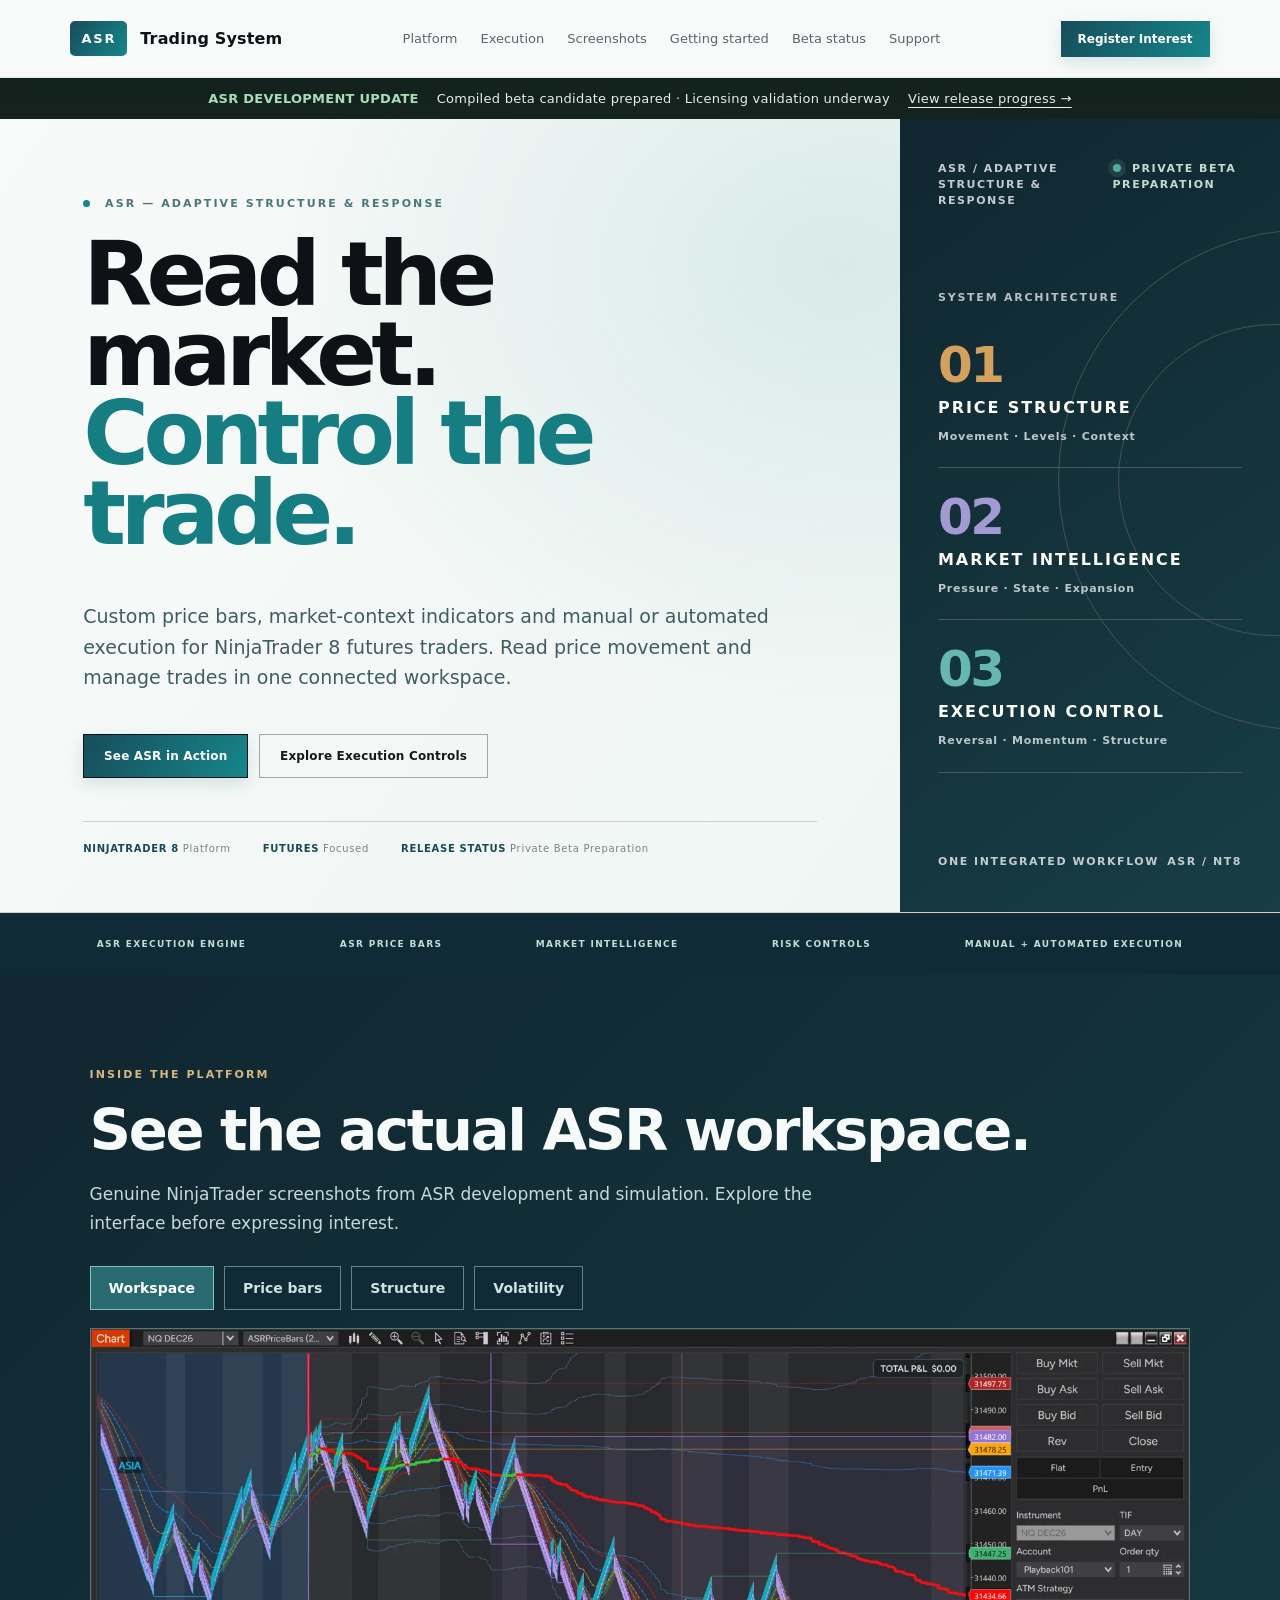
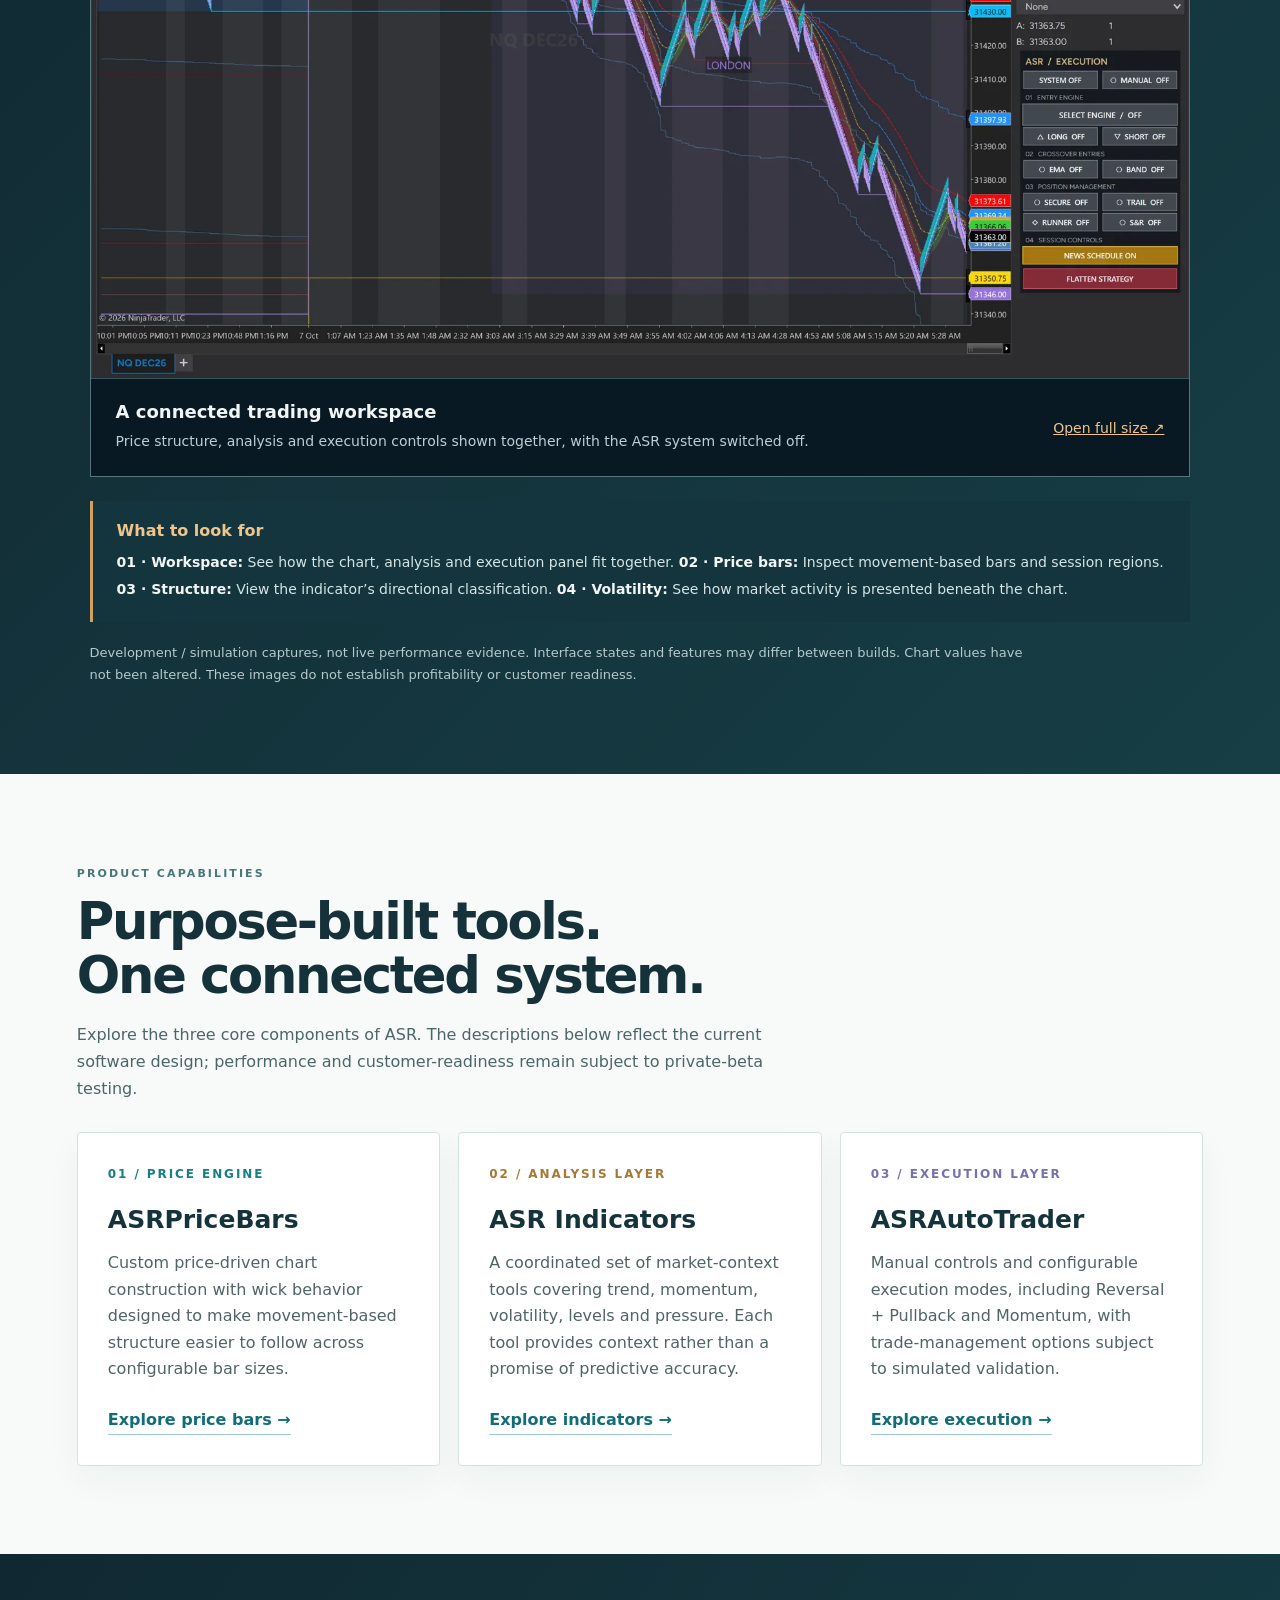
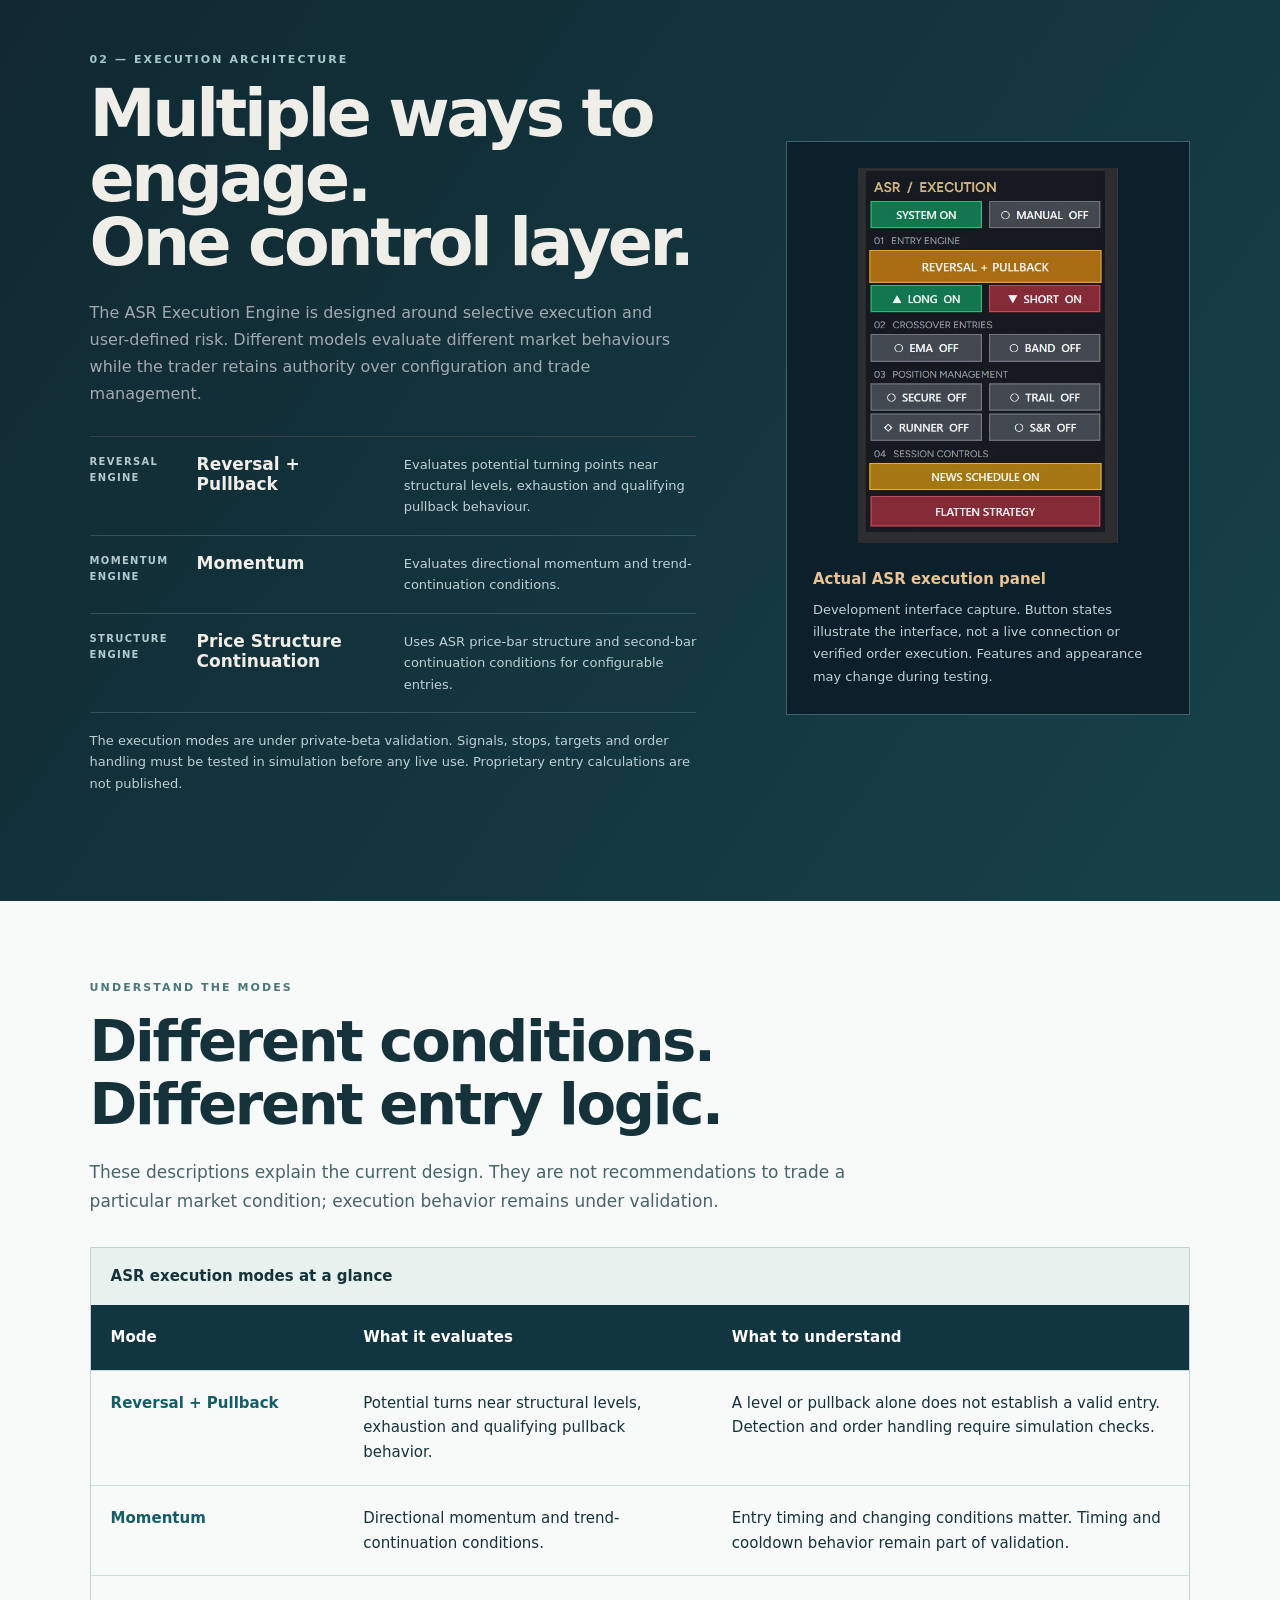
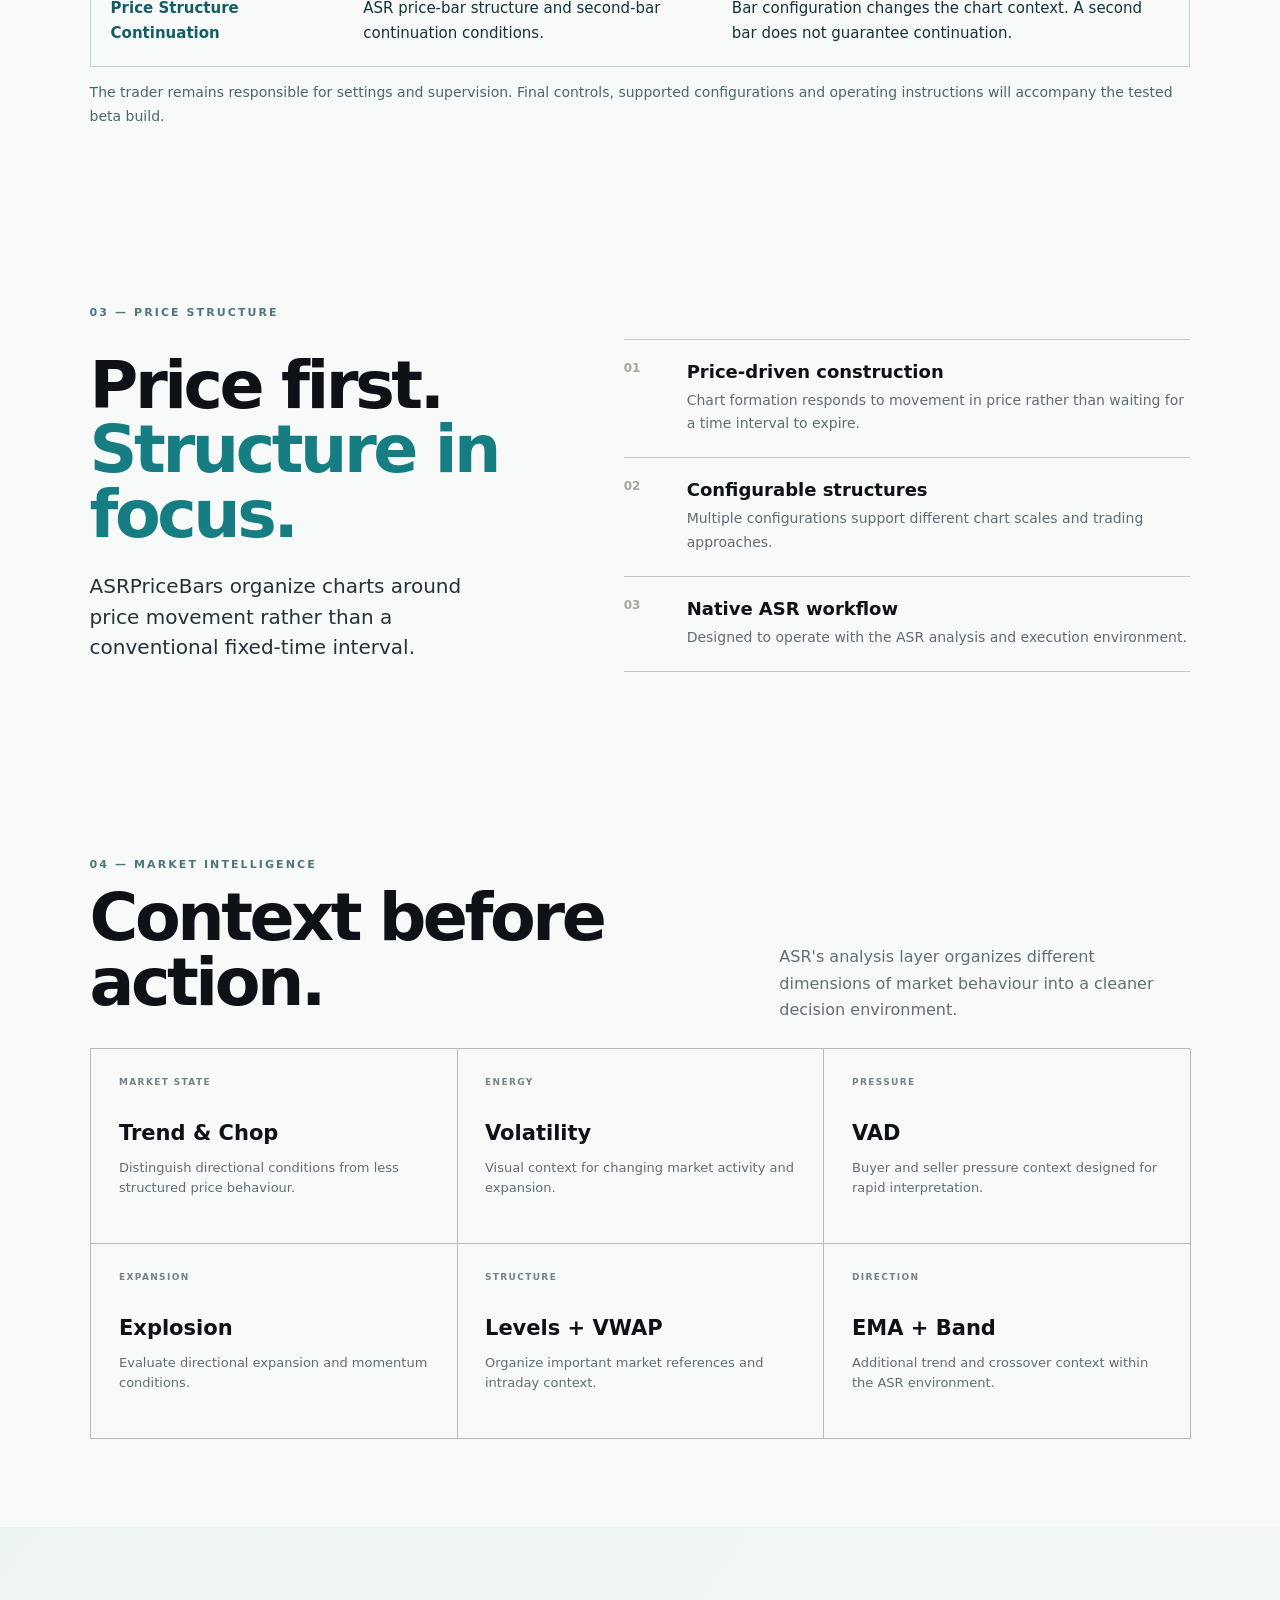
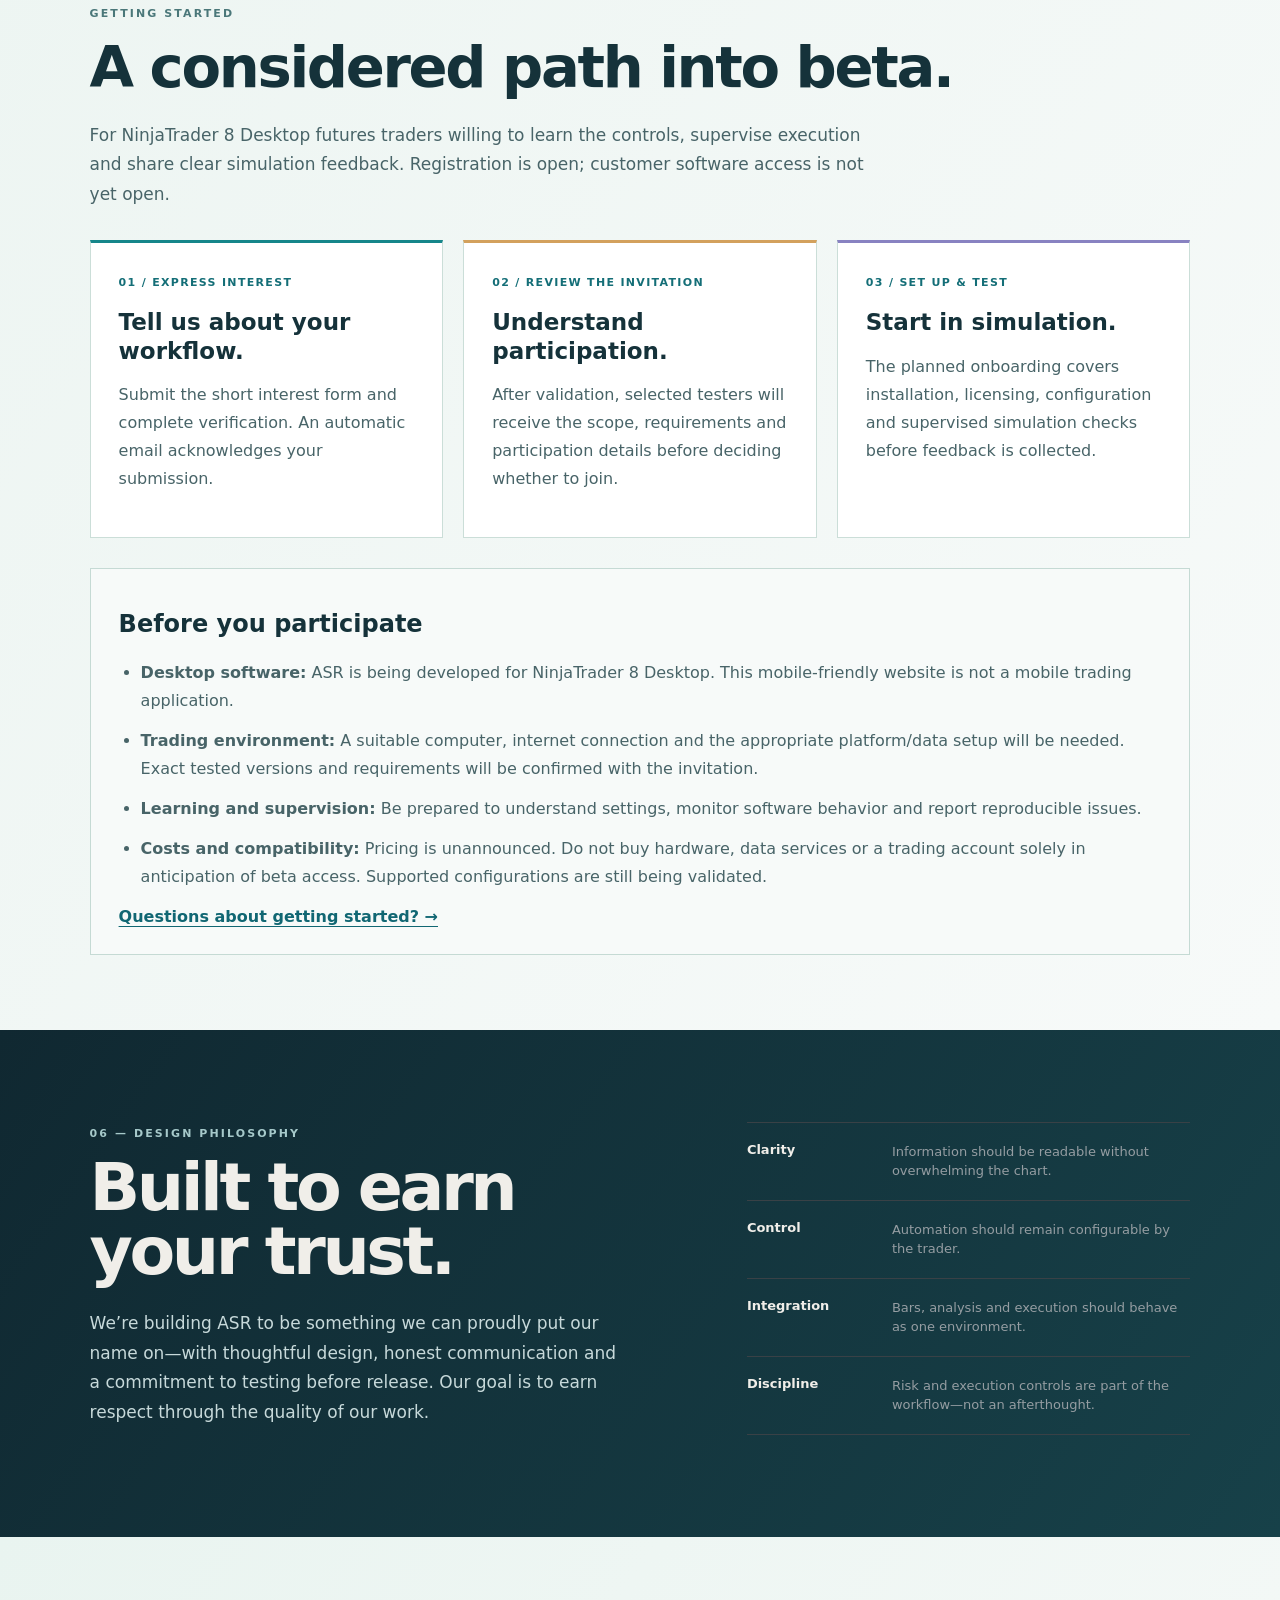
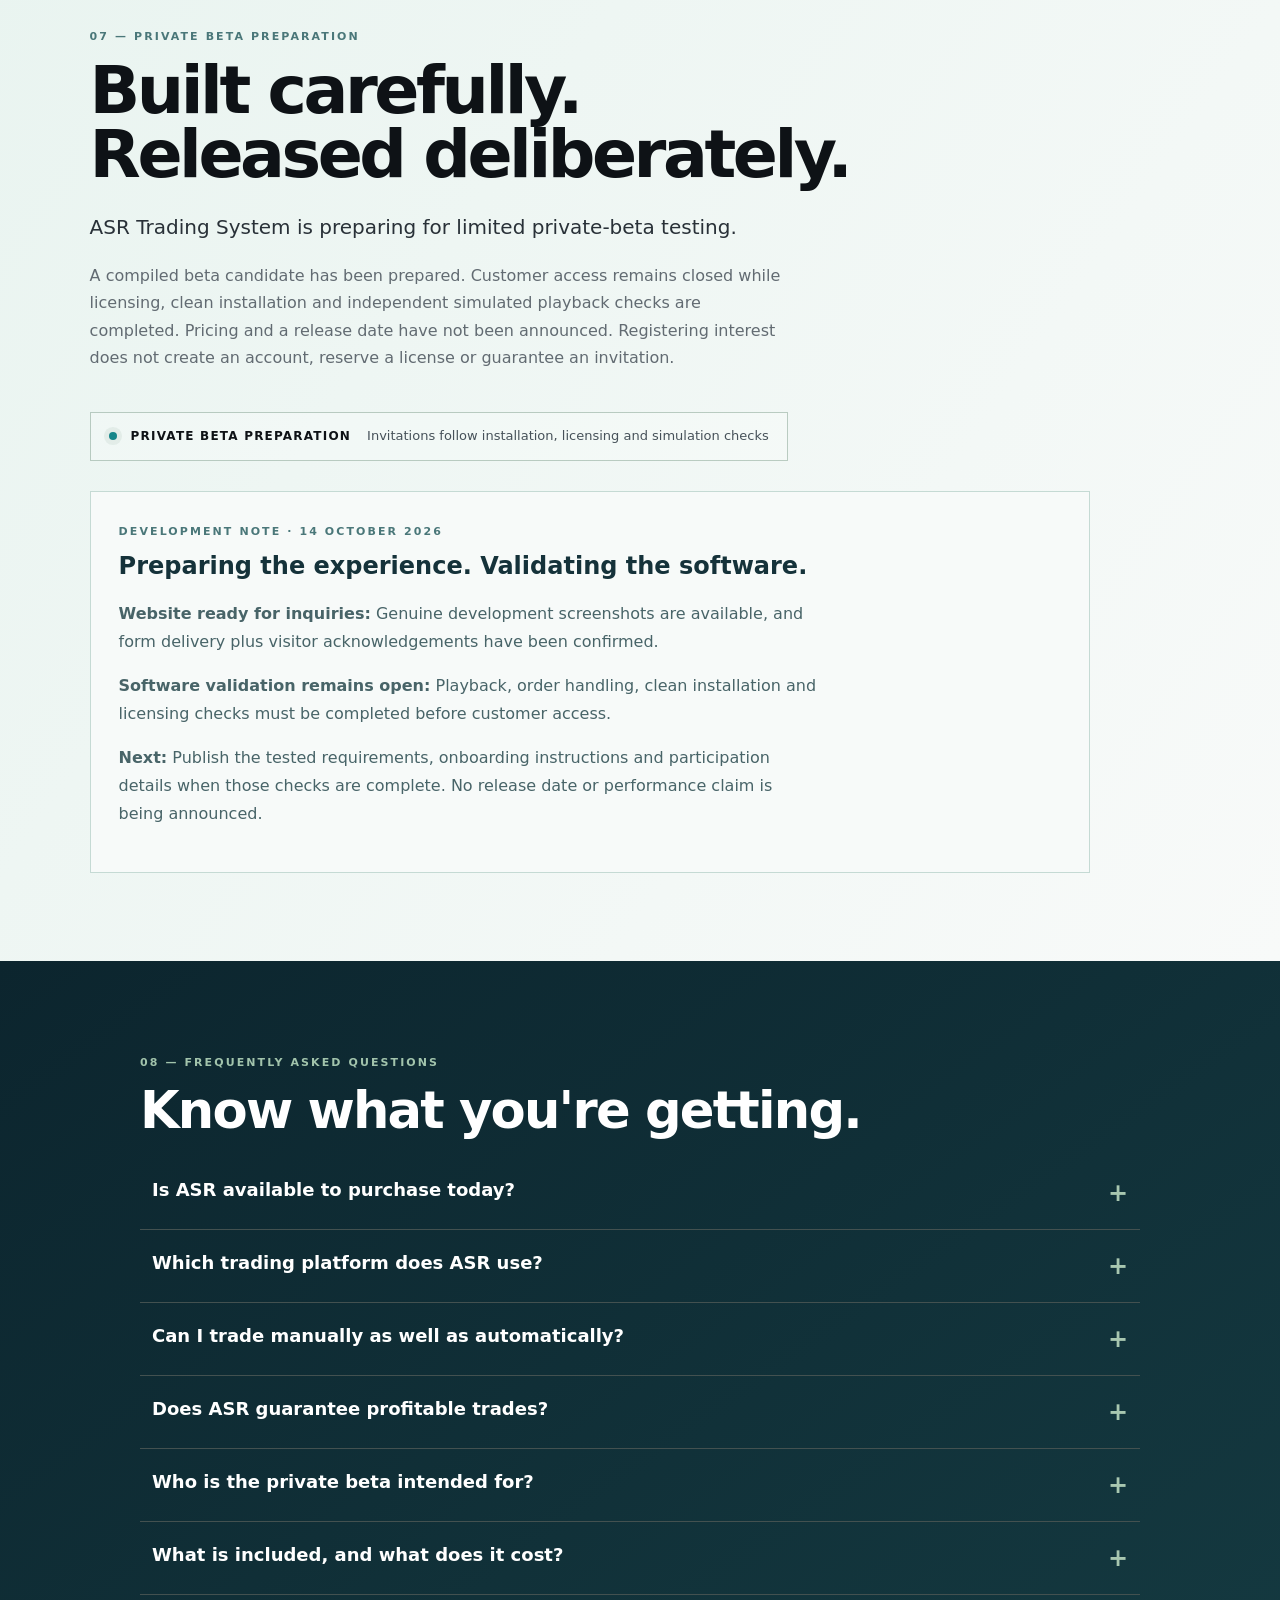
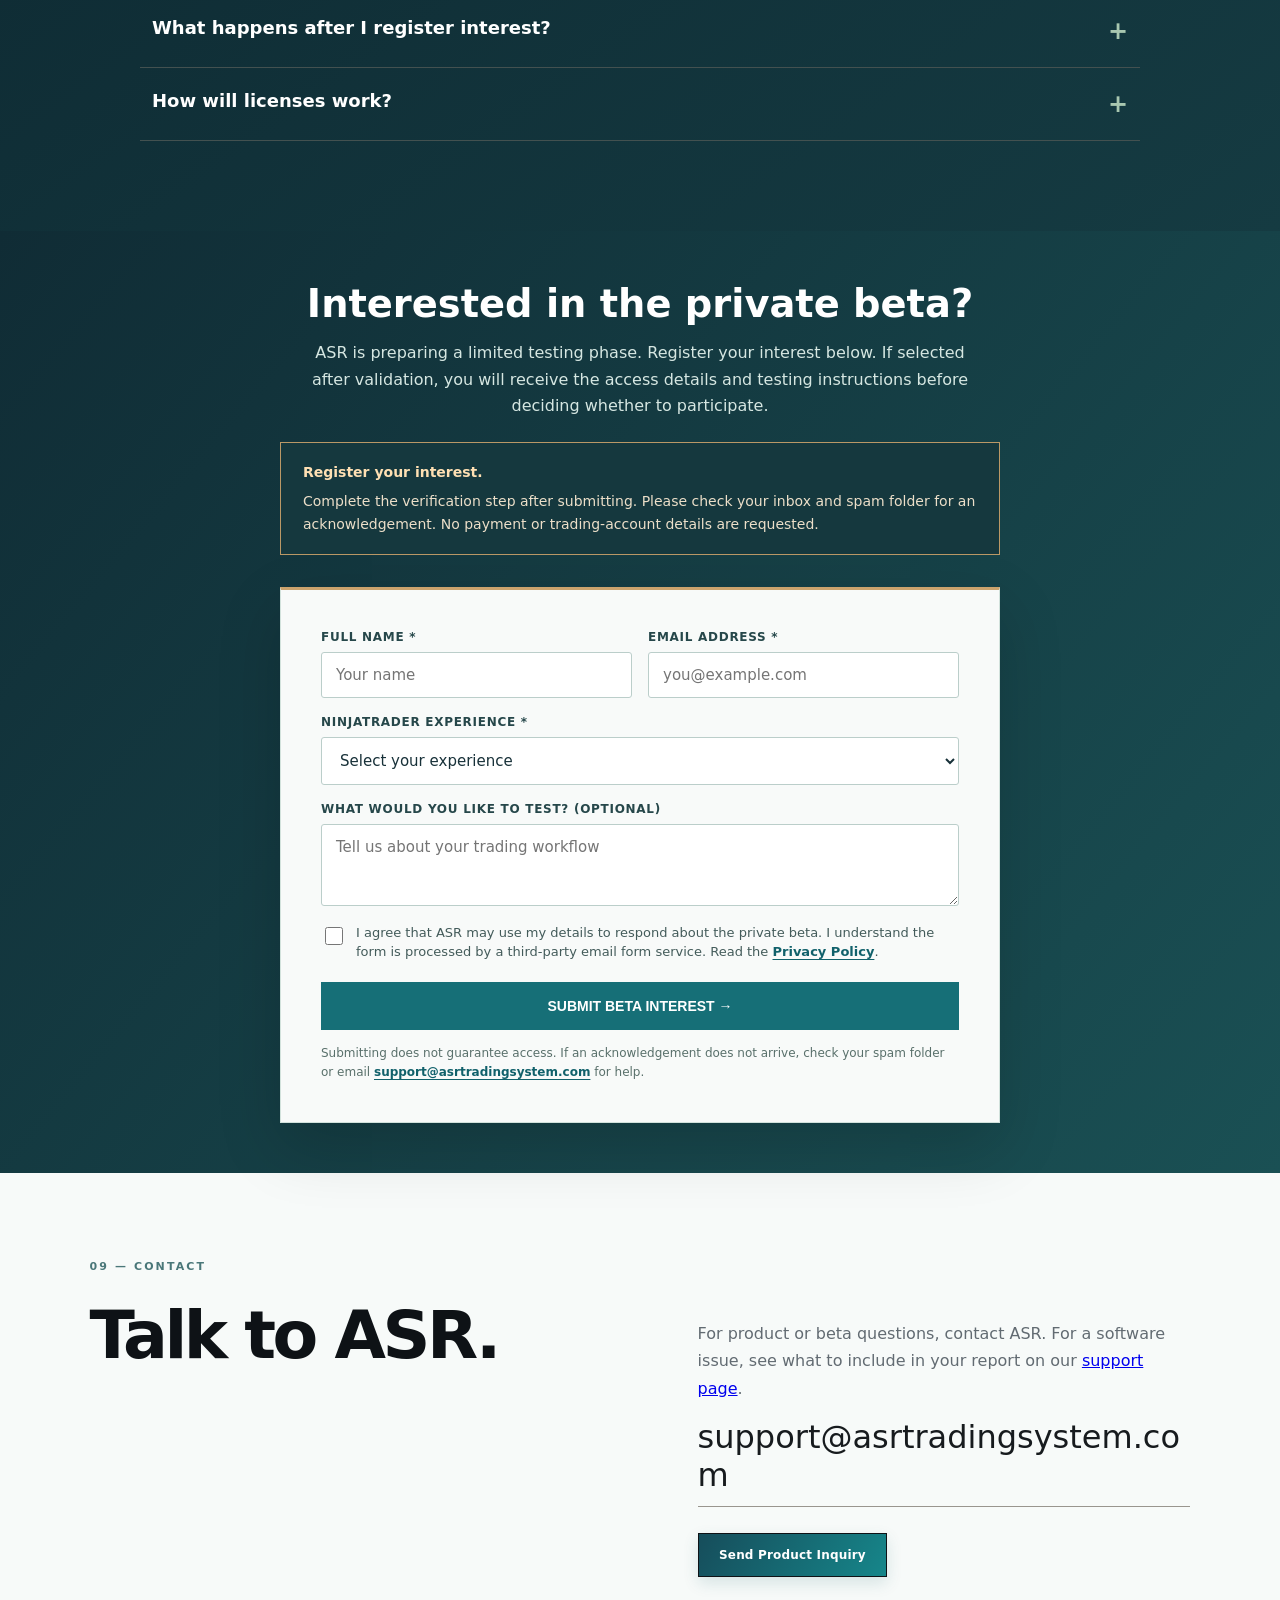
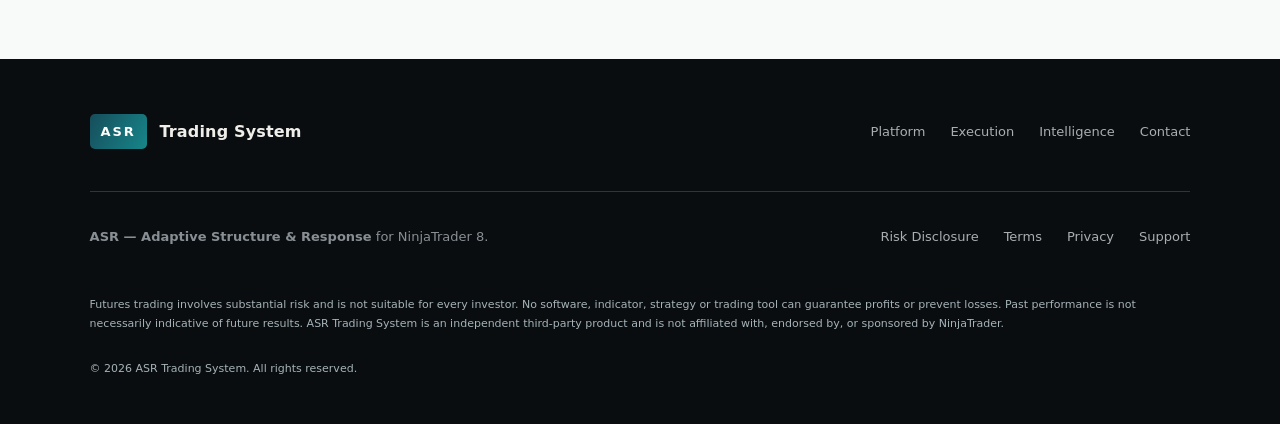
==== commit 684d3df7: "Clarify beta journey, execution modes and development status" ====
--- a/index.html
+++ b/index.html
@@ -148,12 +148,12 @@
 .nav-cta,.btn.primary{box-shadow:0 6px 16px rgba(13,92,99,.14)}
 @media(prefers-reduced-motion:reduce){.platform-cards article:hover{transform:none}}
 </style>
-<link rel="stylesheet" href="website-refinements.css">
+<link rel="stylesheet" href="website-refinements.css"><link rel="stylesheet" href="beta-guide.css">
 <script src="website.js" defer></script>
 </head>
 <body>
 <a class="skip-link" href="#main-content">Skip to content</a>
-<header class="nav"><a class="brand" href="#top"><span class="mark">ASR</span><span>Trading System</span></a><button class="menu-toggle" type="button" aria-expanded="false" aria-controls="primary-nav" hidden>Menu <span aria-hidden="true">☰</span></button><nav id="primary-nav" aria-label="Main navigation"><a href="#platform">Platform</a><a href="#capabilities">Features</a><a href="#execution">Execution</a><a href="#intelligence">Intelligence</a><a href="#gallery">Screenshots</a><a href="#release">Beta status</a><a href="#contact">Contact</a></nav><a class="nav-cta" href="#beta">Register Interest</a></header>
+<header class="nav"><a class="brand" href="#top"><span class="mark">ASR</span><span>Trading System</span></a><button class="menu-toggle" type="button" aria-expanded="false" aria-controls="primary-nav" hidden>Menu <span aria-hidden="true">☰</span></button><nav id="primary-nav" aria-label="Main navigation"><a href="#platform">Platform</a><a href="#execution">Execution</a><a href="#gallery">Screenshots</a><a href="#getting-started">Getting started</a><a href="#release">Beta status</a><a href="support.html">Support</a></nav><a class="nav-cta" href="#beta">Register Interest</a></header>
 <div class="beta-banner"><strong>ASR DEVELOPMENT UPDATE</strong><span>Compiled beta candidate prepared · Licensing validation underway</span><a href="#release">View release progress →</a></div><main id="top"><span id="main-content" tabindex="-1"></span>
 <section class="hero"><div class="hero-inner"><div class="eyebrow"><i></i> ASR — ADAPTIVE STRUCTURE &amp; RESPONSE</div><h1>Read the market.<br><span>Control the trade.</span></h1><p class="lead">Custom price bars, market-context indicators and manual or automated execution for NinjaTrader 8 futures traders. Read price movement and manage trades in one connected workspace.</p><div class="actions"><a class="btn primary" href="#gallery">See ASR in Action</a><a class="btn ghost" href="#execution">Explore Execution Controls</a></div><div class="hero-meta"><span><b>NINJATRADER 8</b> Platform</span><span><b>FUTURES</b> Focused</span><span><b>RELEASE STATUS</b> Private Beta Preparation</span></div></div><aside class="hero-visual"><div class="visual-top"><span>ASR / ADAPTIVE STRUCTURE &amp; RESPONSE</span><span class="live"><i></i> PRIVATE BETA PREPARATION</span></div><div class="visual-core"><small>SYSTEM ARCHITECTURE</small><div class="workflow-item"><strong>01</strong><p>PRICE STRUCTURE</p><span>Movement · Levels · Context</span></div><div class="workflow-item"><strong>02</strong><p>MARKET INTELLIGENCE</p><span>Pressure · State · Expansion</span></div><div class="workflow-item"><strong>03</strong><p>EXECUTION CONTROL</p><span>Reversal · Momentum · Structure</span></div></div><div class="visual-foot"><span>ONE INTEGRATED WORKFLOW</span><span>ASR / NT8</span></div></aside></section>
 <section class="trustbar"><span>ASR EXECUTION ENGINE</span><span>ASR PRICE BARS</span><span>MARKET INTELLIGENCE</span><span>RISK CONTROLS</span><span>MANUAL + AUTOMATED EXECUTION</span></section>
@@ -164,19 +164,19 @@
 <div class="gallery-switcher" role="group" aria-label="Choose a product screenshot" hidden>
 <button type="button" data-image="workspace" aria-pressed="true">Workspace</button><button type="button" data-image="price" aria-pressed="false">Price bars</button><button type="button" data-image="structure" aria-pressed="false">Structure</button><button type="button" data-image="volatility" aria-pressed="false">Volatility</button></div>
 <figure class="gallery-frame"><a id="gallery-open" href="assets/workspace.png" target="_blank" rel="noopener" aria-label="Enlarge the ASR workspace screenshot"><img id="gallery-image" src="assets/workspace.png" width="1700" height="1004" loading="lazy" decoding="async" alt="Actual ASR NinjaTrader workspace with price chart, session regions, indicators and execution panel"></a><figcaption><div aria-live="polite"><strong id="gallery-caption">A connected trading workspace</strong><p id="gallery-description">Price structure, analysis and execution controls shown together, with the ASR system switched off.</p></div><a id="gallery-original" href="assets/workspace.png" target="_blank" rel="noopener">Open full size ↗</a></figcaption></figure>
-<p class="gallery-note">Development / simulation captures, not live performance evidence. Interface states and features may differ between builds. Chart values have not been altered. These images do not establish profitability or customer readiness.</p>
+<div class="screenshot-guide"><strong>What to look for</strong><p><b>01 · Workspace:</b> See how the chart, analysis and execution panel fit together. <b>02 · Price bars:</b> Inspect movement-based bars and session regions. <b>03 · Structure:</b> View the indicator’s directional classification. <b>04 · Volatility:</b> See how market activity is presented beneath the chart.</p></div><p class="gallery-note">Development / simulation captures, not live performance evidence. Interface states and features may differ between builds. Chart values have not been altered. These images do not establish profitability or customer readiness.</p>
 </section>
 <dialog id="screenshot-dialog" aria-labelledby="screenshot-title"><div class="dialog-header"><h2 id="screenshot-title">ASR workspace</h2><button type="button" id="close-screenshot" autofocus>Close ✕</button></div><img id="enlarged-screenshot" alt=""><p>Actual ASR development / simulation screenshot. Not evidence of live trading returns.</p></dialog>
-<section class="feature-spotlight" id="capabilities"><span class="section-label">PRODUCT CAPABILITIES</span><h2>Purpose-built tools.<br>One connected system.</h2><p>Explore the three core components of ASR. The descriptions below reflect the current software design; performance and customer-readiness remain subject to private-beta testing.</p><div class="feature-grid"><article class="feature-tile"><span class="feature-index">01 / PRICE ENGINE</span><h3>ASRPriceBars</h3><p>Custom price-driven chart construction with wick behavior designed to make movement-based structure easier to follow across configurable bar sizes.</p><a href="#pricebars">Explore price bars →</a></article><article class="feature-tile"><span class="feature-index">02 / ANALYSIS LAYER</span><h3>ASR Indicators</h3><p>A coordinated set of market-context tools covering trend, momentum, volatility, levels and pressure. Each tool provides context rather than a promise of predictive accuracy.</p><a href="#intelligence">Explore indicators →</a></article><article class="feature-tile"><span class="feature-index">03 / EXECUTION LAYER</span><h3>ASRAutoTrader</h3><p>Manual controls and configurable execution modes, including Reversal + Pullback and Momentum, with trade-management options subject to simulated validation.</p><a href="#execution">Explore execution →</a></article></div></section><section class="intro section" id="platform"><div class="section-label">01 — THE PLATFORM</div><div class="intro-grid"><h2>One trading environment.<br><em>Built with purpose.</em></h2><div><p class="large-copy">ASR — Adaptive Structure &amp; Response — is being developed as an integrated trading environment, not a collection of disconnected indicators and buttons.</p><p>Price construction, contextual analysis and execution management are designed to work together so the trader can move from reading market conditions to managing a position without changing workflows.</p></div></div><div class="platform-cards"><article><span>01</span><small>EXECUTION ENGINE</small><h3>ASR Execution</h3><p>Configurable automated and manual execution with professional trade-management controls.</p><a href="#execution">Discover execution</a></article><article><span>02</span><small>PRICE ENGINE</small><h3>ASRPriceBars</h3><p>Proprietary price-driven chart construction designed around movement rather than elapsed time.</p><a href="#pricebars">Discover price bars</a></article><article><span>03</span><small>INTELLIGENCE LAYER</small><h3>ASR Intelligence</h3><p>A coordinated analysis suite for structure, pressure, volatility, trend, levels and market state.</p><a href="#intelligence">Discover intelligence</a></article></div></section>
-<section class="execution" id="execution"><div class="execution-copy"><span class="section-label light">02 — EXECUTION ARCHITECTURE</span><h2>Multiple ways to engage.<br>One control layer.</h2><p>The ASR Execution Engine is designed around selective execution and user-defined risk. Different models evaluate different market behaviours while the trader retains authority over configuration and trade management.</p><div class="engine-list"><div><small>REVERSAL ENGINE</small><b>Reversal + Pullback</b><span>Evaluates potential turning points near structural levels, exhaustion and qualifying pullback behaviour.</span></div><div><small>MOMENTUM ENGINE</small><b>Momentum</b><span>Evaluates directional momentum and trend-continuation conditions.</span></div><div><small>STRUCTURE ENGINE</small><b>Price Structure Continuation</b><span>Uses ASR price-bar structure and second-bar continuation conditions for configurable entries.</span></div></div><p class="development-note">The execution modes are under private-beta validation. Signals, stops, targets and order handling must be tested in simulation before any live use. Proprietary entry calculations are not published.</p></div><figure class="execution-preview"><a href="assets/controls.png" target="_blank" rel="noopener" aria-label="Open actual ASR execution controls screenshot"><img src="assets/controls.png" width="458" height="660" loading="lazy" alt="ASR execution panel showing manual controls, Reversal + Pullback mode, position management and session controls"></a><figcaption><strong>Actual ASR execution panel</strong>Development interface capture. Button states illustrate the interface, not a live connection or verified order execution. Features and appearance may change during testing.</figcaption></figure></section>
+<span id="capabilities"></span><section class="feature-spotlight" id="platform"><span class="section-label">PRODUCT CAPABILITIES</span><h2>Purpose-built tools.<br>One connected system.</h2><p>Explore the three core components of ASR. The descriptions below reflect the current software design; performance and customer-readiness remain subject to private-beta testing.</p><div class="feature-grid"><article class="feature-tile"><span class="feature-index">01 / PRICE ENGINE</span><h3>ASRPriceBars</h3><p>Custom price-driven chart construction with wick behavior designed to make movement-based structure easier to follow across configurable bar sizes.</p><a href="#pricebars">Explore price bars →</a></article><article class="feature-tile"><span class="feature-index">02 / ANALYSIS LAYER</span><h3>ASR Indicators</h3><p>A coordinated set of market-context tools covering trend, momentum, volatility, levels and pressure. Each tool provides context rather than a promise of predictive accuracy.</p><a href="#intelligence">Explore indicators →</a></article><article class="feature-tile"><span class="feature-index">03 / EXECUTION LAYER</span><h3>ASRAutoTrader</h3><p>Manual controls and configurable execution modes, including Reversal + Pullback and Momentum, with trade-management options subject to simulated validation.</p><a href="#execution">Explore execution →</a></article></div></section><section class="execution" id="execution"><div class="execution-copy"><span class="section-label light">02 — EXECUTION ARCHITECTURE</span><h2>Multiple ways to engage.<br>One control layer.</h2><p>The ASR Execution Engine is designed around selective execution and user-defined risk. Different models evaluate different market behaviours while the trader retains authority over configuration and trade management.</p><div class="engine-list"><div><small>REVERSAL ENGINE</small><b>Reversal + Pullback</b><span>Evaluates potential turning points near structural levels, exhaustion and qualifying pullback behaviour.</span></div><div><small>MOMENTUM ENGINE</small><b>Momentum</b><span>Evaluates directional momentum and trend-continuation conditions.</span></div><div><small>STRUCTURE ENGINE</small><b>Price Structure Continuation</b><span>Uses ASR price-bar structure and second-bar continuation conditions for configurable entries.</span></div></div><p class="development-note">The execution modes are under private-beta validation. Signals, stops, targets and order handling must be tested in simulation before any live use. Proprietary entry calculations are not published.</p></div><figure class="execution-preview"><a href="assets/controls.png" target="_blank" rel="noopener" aria-label="Open actual ASR execution controls screenshot"><img src="assets/controls.png" width="458" height="660" loading="lazy" alt="ASR execution panel showing manual controls, Reversal + Pullback mode, position management and session controls"></a><figcaption><strong>Actual ASR execution panel</strong>Development interface capture. Button states illustrate the interface, not a live connection or verified order execution. Features and appearance may change during testing.</figcaption></figure></section>
+<section class="asr-guide" id="mode-guide" aria-labelledby="mode-title"><span class="section-label">UNDERSTAND THE MODES</span><h2 id="mode-title">Different conditions.<br>Different entry logic.</h2><p class="guide-lead">These descriptions explain the current design. They are not recommendations to trade a particular market condition; execution behavior remains under validation.</p><div class="mode-table-wrap" role="region" aria-label="Execution mode comparison, scroll horizontally on small screens" tabindex="0"><table class="mode-table"><caption>ASR execution modes at a glance</caption><thead><tr><th scope="col">Mode</th><th scope="col">What it evaluates</th><th scope="col">What to understand</th></tr></thead><tbody><tr><th scope="row">Reversal + Pullback</th><td>Potential turns near structural levels, exhaustion and qualifying pullback behavior.</td><td>A level or pullback alone does not establish a valid entry. Detection and order handling require simulation checks.</td></tr><tr><th scope="row">Momentum</th><td>Directional momentum and trend-continuation conditions.</td><td>Entry timing and changing conditions matter. Timing and cooldown behavior remain part of validation.</td></tr><tr><th scope="row">Price Structure Continuation</th><td>ASR price-bar structure and second-bar continuation conditions.</td><td>Bar configuration changes the chart context. A second bar does not guarantee continuation.</td></tr></tbody></table></div><p class="guide-note">The trader remains responsible for settings and supervision. Final controls, supported configurations and operating instructions will accompany the tested beta build.</p></section>
 <section class="section price-section" id="pricebars"><div class="section-label">03 — PRICE STRUCTURE</div><div class="price-grid"><div><h2>Price first.<br><em>Structure in focus.</em></h2><p class="large-copy">ASRPriceBars organize charts around price movement rather than a conventional fixed-time interval.</p></div><div class="spec-stack"><div><span>01</span><b>Price-driven construction</b><p>Chart formation responds to movement in price rather than waiting for a time interval to expire.</p></div><div><span>02</span><b>Configurable structures</b><p>Multiple configurations support different chart scales and trading approaches.</p></div><div><span>03</span><b>Native ASR workflow</b><p>Designed to operate with the ASR analysis and execution environment.</p></div></div></div></section>
 <section class="intelligence section" id="intelligence"><div class="section-label">04 — MARKET INTELLIGENCE</div><div class="section-head"><h2>Context before action.</h2><p>ASR's analysis layer organizes different dimensions of market behaviour into a cleaner decision environment.</p></div><div class="intel-grid"><article><small>MARKET STATE</small><b>Trend &amp; Chop</b><p>Distinguish directional conditions from less structured price behaviour.</p></article><article><small>ENERGY</small><b>Volatility</b><p>Visual context for changing market activity and expansion.</p></article><article><small>PRESSURE</small><b>VAD</b><p>Buyer and seller pressure context designed for rapid interpretation.</p></article><article><small>EXPANSION</small><b>Explosion</b><p>Evaluate directional expansion and momentum conditions.</p></article><article><small>STRUCTURE</small><b>Levels + VWAP</b><p>Organize important market references and intraday context.</p></article><article><small>DIRECTION</small><b>EMA + Band</b><p>Additional trend and crossover context within the ASR environment.</p></article></div></section>
-<section class="journey" id="workflow"><span class="section-label">05 — HOW ASR FITS TOGETHER</span><h2>From market movement<br>to managed execution.</h2><p class="journey-lead">Explore the three connected layers behind ASR. Each layer has a distinct role; together they provide a structured workspace for discretionary and configurable automated trading.</p><div class="journey-grid"><article class="journey-card"><small>STEP 01 / OBSERVE</small><h3>See price differently.</h3><p>ASRPriceBars construct charts from price movement, giving you a different way to organize market structure.</p></article><article class="journey-card"><small>STEP 02 / INTERPRET</small><h3>Read the conditions.</h3><p>Use trend, volatility, pressure and structure tools to assess the market context before taking action.</p></article><article class="journey-card"><small>STEP 03 / MANAGE</small><h3>Keep control.</h3><p>Choose manual execution or a configurable ASR execution mode, with stop, target and trade-management controls.</p></article></div></section>
+<span id="workflow"></span><section class="asr-guide guide-tint" id="getting-started"><span class="section-label">GETTING STARTED</span><h2>A considered path into beta.</h2><p class="guide-lead">For NinjaTrader 8 Desktop futures traders willing to learn the controls, supervise execution and share clear simulation feedback. Registration is open; customer software access is not yet open.</p><div class="guide-grid"><article><span class="guide-number">01 / EXPRESS INTEREST</span><h3>Tell us about your workflow.</h3><p>Submit the short interest form and complete verification. An automatic email acknowledges your submission.</p></article><article><span class="guide-number">02 / REVIEW THE INVITATION</span><h3>Understand participation.</h3><p>After validation, selected testers will receive the scope, requirements and participation details before deciding whether to join.</p></article><article><span class="guide-number">03 / SET UP &amp; TEST</span><h3>Start in simulation.</h3><p>The planned onboarding covers installation, licensing, configuration and supervised simulation checks before feedback is collected.</p></article></div><div class="requirements"><h3>Before you participate</h3><ul><li><strong>Desktop software:</strong> ASR is being developed for NinjaTrader 8 Desktop. This mobile-friendly website is not a mobile trading application.</li><li><strong>Trading environment:</strong> A suitable computer, internet connection and the appropriate platform/data setup will be needed. Exact tested versions and requirements will be confirmed with the invitation.</li><li><strong>Learning and supervision:</strong> Be prepared to understand settings, monitor software behavior and report reproducible issues.</li><li><strong>Costs and compatibility:</strong> Pricing is unannounced. Do not buy hardware, data services or a trading account solely in anticipation of beta access. Supported configurations are still being validated.</li></ul><a class="guide-link" href="support.html">Questions about getting started? →</a></div></section>
 <section class="philosophy" id="philosophy"><div><span class="section-label light">06 — DESIGN PHILOSOPHY</span><h2>Built to earn your trust.</h2><p style="max-width:680px;color:#c7d9da;font-size:17px;line-height:1.75">We’re building ASR to be something we can proudly put our name on—with thoughtful design, honest communication and a commitment to testing before release. Our goal is to earn respect through the quality of our work.</p></div><div class="principles"><p><b>Clarity</b><span>Information should be readable without overwhelming the chart.</span></p><p><b>Control</b><span>Automation should remain configurable by the trader.</span></p><p><b>Integration</b><span>Bars, analysis and execution should behave as one environment.</span></p><p><b>Discipline</b><span>Risk and execution controls are part of the workflow—not an afterthought.</span></p></div></section>
-<section class="section release" id="release"><div><span class="section-label">07 — PRIVATE BETA PREPARATION</span><h2>Built carefully.<br>Released deliberately.</h2><p class="large-copy">ASR Trading System is preparing for limited private-beta testing.</p><p>A compiled beta candidate has been prepared. Customer access remains closed while licensing, clean installation and independent simulated playback checks are completed. Pricing and a release date have not been announced. Registering interest does not create an account, reserve a license or guarantee an invitation.</p><div class="release-badge"><i></i><div><b>PRIVATE BETA PREPARATION</b><span>Invitations follow installation, licensing and simulation checks</span></div></div><div class="release-track"><div class="complete"><i></i><span>Core development</span></div><div class="active"><i></i><span>System validation</span></div><div><i></i><span>Vendor onboarding</span></div><div><i></i><span>Commercial release</span></div></div></div></section>
-<section class="faq-wrap" id="faq"><span class="section-label">08 — FREQUENTLY ASKED QUESTIONS</span><h2>Know what you're getting.</h2><details><summary>Is ASR available to purchase today?</summary><p>Not yet. ASR is preparing for limited private-beta testing. Public availability and pricing will be announced only after validation and vendor onboarding are complete.</p></details><details><summary>Which trading platform does ASR use?</summary><p>ASR is being developed for NinjaTrader 8 Desktop, with a focus on futures trading.</p></details><details><summary>Can I trade manually as well as automatically?</summary><p>Yes. ASR includes manual controls and configurable execution modes such as Reversal + Pullback and Momentum. Automated order handling requires careful simulation testing.</p></details><details><summary>Does ASR guarantee profitable trades?</summary><p>No. ASR provides software tools, not guaranteed outcomes. Futures trading can result in substantial losses, and simulated results may differ from live trading.</p></details><details><summary>Who is the private beta intended for?</summary><p>Futures traders who use NinjaTrader 8 and are willing to evaluate the ASR workflow in simulation and report issues. ASR requires trader supervision and configuration; the beta is not a promise of trading results.</p></details><details><summary>What is included, and what does it cost?</summary><p>The planned environment brings together ASRPriceBars, ASR indicators and execution controls. Final package contents, pricing, support and license terms will be confirmed before commercial purchase. There is currently no checkout on this website.</p></details><details><summary>What happens after I register interest?</summary><p>Interest is not an invitation or a license reservation. After installation, licensing and simulation checks, selected testers will receive participation details. An automatic acknowledgement is requested after submission. Check your spam folder if it does not arrive. For help, email support@asrtradingsystem.com.</p></details><details><summary>How will licenses work?</summary><p>Licensing integration is under validation. Device restrictions, customer activation and renewal procedures will be confirmed before customer release.</p></details></section>
-<section class="beta-invite" id="beta"><h2>Interested in the private beta?</h2><p>ASR is preparing a limited testing phase. Register your interest below. If selected after validation, you will receive the access details and testing instructions before deciding whether to participate.</p><p class="contact-notice"><strong>Register your interest.</strong> Complete the verification step after submitting. Please check your inbox and spam folder for an acknowledgement. No payment or trading-account details are requested.</p><form class="beta-form" action="https://formsubmit.co/support@asrtradingsystem.com" method="POST"><input type="hidden" name="_subject" value="ASR Private Beta Interest — Website Form"><input type="hidden" name="_captcha" value="true"><input type="hidden" name="_autoresponse" value="Thank you for registering your interest in the ASR Trading System private beta. This automatic email acknowledges your form submission; it is not an invitation, license reservation or guarantee of access. ASR is still completing validation. If selected, you will receive participation details and testing instructions before deciding whether to join. For questions, email support@asrtradingsystem.com. — ASR Trading System"><input type="text" name="_honey" style="display:none" tabindex="-1" autocomplete="off"><div class="beta-form-grid"><div class="beta-field"><label for="beta-name">FULL NAME *</label><input id="beta-name" name="Name" type="text" autocomplete="name" maxlength="100" required placeholder="Your name"></div><div class="beta-field"><label for="beta-email">EMAIL ADDRESS *</label><input id="beta-email" name="email" type="email" autocomplete="email" maxlength="180" required placeholder="you@example.com"></div></div><div class="beta-field"><label for="beta-experience">NINJATRADER EXPERIENCE *</label><select id="beta-experience" name="NinjaTrader experience" required><option value="" selected disabled>Select your experience</option><option>New to NinjaTrader</option><option>Less than 1 year</option><option>1–3 years</option><option>3+ years</option></select></div><div class="beta-field"><label for="beta-message">WHAT WOULD YOU LIKE TO TEST? (OPTIONAL)</label><textarea id="beta-message" name="Testing interests" rows="3" maxlength="1000" placeholder="Tell us about your trading workflow"></textarea></div><label class="beta-consent"><input type="checkbox" name="Consent" value="I agree to be contacted about the ASR private beta" required><span>I agree that ASR may use my details to respond about the private beta. I understand the form is processed by a third-party email form service. Read the <a href="privacy.html">Privacy Policy</a>.</span></label><button type="submit">SUBMIT BETA INTEREST →</button><p class="form-fine">Submitting does not guarantee access. If an acknowledgement does not arrive, check your spam folder or email <a href="mailto:support@asrtradingsystem.com?subject=ASR%20Private%20Beta%20Interest">support@asrtradingsystem.com</a> for help.</p></form></section>
-<section class="contact section" id="contact"><span class="section-label">09 — CONTACT</span><div class="contact-grid"><h2>Talk to ASR.</h2><div><p>For product, licensing, installation or business inquiries, contact the ASR support team.</p><a class="email" href="mailto:support@asrtradingsystem.com">support@asrtradingsystem.com</a><a class="btn primary" href="mailto:support@asrtradingsystem.com?subject=ASR%20Product%20Inquiry">Send Product Inquiry</a></div></div></section>
+<section class="section release" id="release"><div><span class="section-label">07 — PRIVATE BETA PREPARATION</span><h2>Built carefully.<br>Released deliberately.</h2><p class="large-copy">ASR Trading System is preparing for limited private-beta testing.</p><p>A compiled beta candidate has been prepared. Customer access remains closed while licensing, clean installation and independent simulated playback checks are completed. Pricing and a release date have not been announced. Registering interest does not create an account, reserve a license or guarantee an invitation.</p><div class="release-badge"><i></i><div><b>PRIVATE BETA PREPARATION</b><span>Invitations follow installation, licensing and simulation checks</span></div></div><div class="development-update"><span class="section-label">DEVELOPMENT NOTE · <time datetime="2026-10-14">14 OCTOBER 2026</time></span><h3>Preparing the experience. Validating the software.</h3><p><strong>Website ready for inquiries:</strong> Genuine development screenshots are available, and form delivery plus visitor acknowledgements have been confirmed.</p><p><strong>Software validation remains open:</strong> Playback, order handling, clean installation and licensing checks must be completed before customer access.</p><p><strong>Next:</strong> Publish the tested requirements, onboarding instructions and participation details when those checks are complete. No release date or performance claim is being announced.</p></div></div></section>
+<section class="faq-wrap" id="faq"><span class="section-label">08 — FREQUENTLY ASKED QUESTIONS</span><h2>Know what you're getting.</h2><details><summary>Is ASR available to purchase today?</summary><p>Not yet. ASR is preparing for limited private-beta testing. Public availability and pricing will be announced only after validation and vendor onboarding are complete.</p></details><details><summary>Which trading platform does ASR use?</summary><p>ASR is being developed for NinjaTrader 8 Desktop, with a focus on futures trading.</p></details><details><summary>Can I trade manually as well as automatically?</summary><p>Yes. ASR includes manual controls and configurable execution modes such as Reversal + Pullback and Momentum. Automated order handling requires careful simulation testing.</p></details><details><summary>Does ASR guarantee profitable trades?</summary><p>No. ASR provides software tools, not guaranteed outcomes. Futures trading can result in substantial losses, and simulated results may differ from live trading.</p></details><details><summary>Who is the private beta intended for?</summary><p>Futures traders who use NinjaTrader 8 and are willing to evaluate the ASR workflow in simulation and report issues. ASR requires trader supervision and configuration; the beta is not a promise of trading results.</p></details><details><summary>What is included, and what does it cost?</summary><p>The planned environment brings together ASRPriceBars, ASR indicators and execution controls. Final package contents, pricing, support and license terms will be confirmed before commercial purchase. There is currently no checkout on this website.</p></details><details><summary>What happens after I register interest?</summary><p>Interest is not an invitation or a license reservation. After installation, licensing and simulation checks, selected testers will receive participation details. You will receive an automatic email acknowledging your submission. Check your spam folder if it does not arrive. For help, email support@asrtradingsystem.com.</p></details><details><summary>How will licenses work?</summary><p>Licensing integration is under validation. Device restrictions, customer activation and renewal procedures will be confirmed before customer release.</p></details></section>
+<section class="beta-invite" id="beta"><h2>Interested in the private beta?</h2><p>ASR is preparing a limited testing phase. Register your interest below. If selected after validation, you will receive the access details and testing instructions before deciding whether to participate.</p><p class="contact-notice"><strong>Register your interest.</strong> Complete the verification step after submitting. Please check your inbox and spam folder for an acknowledgement. No payment or trading-account details are requested.</p><form class="beta-form" action="https://formsubmit.co/support@asrtradingsystem.com" method="POST"><input type="hidden" name="_subject" value="ASR Private Beta Interest — Website Form"><input type="hidden" name="_captcha" value="true"><input type="hidden" name="_next" value="https://asrtradingsystem.com/thank-you.html"><input type="hidden" name="_autoresponse" value="Thank you for registering your interest in the ASR Trading System private beta. This automatic email acknowledges your form submission; it is not an invitation, license reservation or guarantee of access. ASR is still completing validation. If selected, you will receive participation details and testing instructions before deciding whether to join. For questions, email support@asrtradingsystem.com. — ASR Trading System"><input type="text" name="_honey" style="display:none" tabindex="-1" autocomplete="off"><div class="beta-form-grid"><div class="beta-field"><label for="beta-name">FULL NAME *</label><input id="beta-name" name="Name" type="text" autocomplete="name" maxlength="100" required placeholder="Your name"></div><div class="beta-field"><label for="beta-email">EMAIL ADDRESS *</label><input id="beta-email" name="email" type="email" autocomplete="email" maxlength="180" required placeholder="you@example.com"></div></div><div class="beta-field"><label for="beta-experience">NINJATRADER EXPERIENCE *</label><select id="beta-experience" name="NinjaTrader experience" required><option value="" selected disabled>Select your experience</option><option>New to NinjaTrader</option><option>Less than 1 year</option><option>1–3 years</option><option>3+ years</option></select></div><div class="beta-field"><label for="beta-message">WHAT WOULD YOU LIKE TO TEST? (OPTIONAL)</label><textarea id="beta-message" name="Testing interests" rows="3" maxlength="1000" placeholder="Tell us about your trading workflow"></textarea></div><label class="beta-consent"><input type="checkbox" name="Consent" value="I agree to be contacted about the ASR private beta" required><span>I agree that ASR may use my details to respond about the private beta. I understand the form is processed by a third-party email form service. Read the <a href="privacy.html">Privacy Policy</a>.</span></label><button type="submit">SUBMIT BETA INTEREST →</button><p class="form-fine">Submitting does not guarantee access. If an acknowledgement does not arrive, check your spam folder or email <a href="mailto:support@asrtradingsystem.com?subject=ASR%20Private%20Beta%20Interest">support@asrtradingsystem.com</a> for help.</p></form></section>
+<section class="contact section" id="contact"><span class="section-label">09 — CONTACT</span><div class="contact-grid"><h2>Talk to ASR.</h2><div><p>For product or beta questions, contact ASR. For a software issue, see what to include in your report on our <a href="support.html">support page</a>.</p><a class="email" href="mailto:support@asrtradingsystem.com">support@asrtradingsystem.com</a><a class="btn primary" href="mailto:support@asrtradingsystem.com?subject=ASR%20Product%20Inquiry">Send Product Inquiry</a></div></div></section>
 </main>
-<footer><div class="footer-top"><a class="brand footer-brand" href="#top"><span class="mark">ASR</span><span>Trading System</span></a><div class="footer-nav"><a href="#platform">Platform</a><a href="#execution">Execution</a><a href="#intelligence">Intelligence</a><a href="#contact">Contact</a></div></div><div class="footer-mid"><p><b>ASR — Adaptive Structure &amp; Response</b> for NinjaTrader 8.</p><div class="legal"><a href="risk.html">Risk Disclosure</a><a href="terms.html">Terms</a><a href="privacy.html">Privacy</a><a href="mailto:support@asrtradingsystem.com">Support</a></div></div><p class="fine">Futures trading involves substantial risk and is not suitable for every investor. No software, indicator, strategy or trading tool can guarantee profits or prevent losses. Past performance is not necessarily indicative of future results. ASR Trading System is an independent third-party product and is not affiliated with, endorsed by, or sponsored by NinjaTrader.</p><p class="copy">© 2026 ASR Trading System. All rights reserved.</p></footer>
+<footer><div class="footer-top"><a class="brand footer-brand" href="#top"><span class="mark">ASR</span><span>Trading System</span></a><div class="footer-nav"><a href="#platform">Platform</a><a href="#execution">Execution</a><a href="#intelligence">Intelligence</a><a href="#contact">Contact</a></div></div><div class="footer-mid"><p><b>ASR — Adaptive Structure &amp; Response</b> for NinjaTrader 8.</p><div class="legal"><a href="risk.html">Risk Disclosure</a><a href="terms.html">Terms</a><a href="privacy.html">Privacy</a><a href="support.html">Support</a></div></div><p class="fine">Futures trading involves substantial risk and is not suitable for every investor. No software, indicator, strategy or trading tool can guarantee profits or prevent losses. Past performance is not necessarily indicative of future results. ASR Trading System is an independent third-party product and is not affiliated with, endorsed by, or sponsored by NinjaTrader.</p><p class="copy">© 2026 ASR Trading System. All rights reserved.</p></footer>
 </body></html>
--- a/beta-guide.css
+++ b/beta-guide.css
@@ -0,0 +1,27 @@
+/* Beta information pages; retain ASR's navy, teal, gold and violet palette. */
+.asr-guide{padding:75px 7vw;background:#f7faf9;color:#15323a}
+.asr-guide h2{font-size:clamp(32px,4.5vw,58px);letter-spacing:-.04em;line-height:1.08;margin:16px 0 22px}
+.guide-lead{max-width:800px;font-size:17px;line-height:1.75;color:#486468}
+.guide-tint{background:linear-gradient(125deg,#edf5f2,#f7faf9)}
+.guide-grid{display:grid;grid-template-columns:repeat(3,minmax(0,1fr));gap:20px;margin:30px 0}
+.guide-grid article{padding:28px;background:#fff;border:1px solid #cbded8;border-top:3px solid #16868a}
+.guide-grid article:nth-child(2){border-top-color:#d3a15d}.guide-grid article:nth-child(3){border-top-color:#8882c1}
+.guide-grid h3{font-size:23px;line-height:1.25;margin:18px 0 12px}
+.guide-grid p,.requirements li,.development-update p,.support-copy p,.support-copy li{font-size:16px;line-height:1.75;color:#486468}
+.guide-number{font-size:11px;letter-spacing:.12em;font-weight:800;color:#146e77}
+.requirements,.development-update{padding:28px;border:1px solid #c5dad4;margin-top:30px;background:#f7faf9}
+.requirements h3,.development-update h3{font-size:24px;line-height:1.3;margin:12px 0 18px;color:#15323a}
+.requirements ul,.support-copy ul,.support-copy ol{padding-left:22px}.requirements li,.support-copy li{margin-bottom:12px}
+.guide-link,.support-copy a:not(.btn){color:#116773;text-underline-offset:4px;font-weight:700}
+.mode-table-wrap{overflow-x:auto;margin-top:30px;border:1px solid #bfd6cf}
+.mode-table{width:100%;border-collapse:collapse;min-width:620px;font-size:15px;line-height:1.65}
+.mode-table caption{text-align:left;padding:16px 20px;font-weight:750;background:#e7f1ed}
+.mode-table th,.mode-table td{padding:20px;text-align:left;vertical-align:top;border-bottom:1px solid #cbded8}
+.mode-table thead{background:#123640;color:#fff}.mode-table tbody th{width:23%;color:#145d67}.mode-table tbody tr:last-child>*{border-bottom:0}
+.guide-note{font-size:14px;color:#4b666b;line-height:1.7}
+.screenshot-guide{padding:20px 24px;border-left:3px solid #d3a15d;background:#14343e;margin-top:24px;color:#d6e5e5}
+.screenshot-guide>strong{color:#edc58d}.screenshot-guide p{font-size:14px;line-height:1.9;margin:9px 0 0}.screenshot-guide b{color:#f1f6f4}
+.support-copy{max-width:850px}.support-copy h2{font-size:28px;margin-top:36px;color:#15323a}.support-copy h3{font-size:20px;color:#15323a}
+.support-copy .btn.primary{background:linear-gradient(120deg,#164d5b,#16868a);color:#fff;border-color:#146e77;line-height:1.5}
+.support-copy .guide-note{font-size:14px}.support-copy .actions{flex-wrap:wrap}
+@media(max-width:800px){.asr-guide{padding:55px 6vw}.guide-grid{grid-template-columns:1fr}.guide-grid article{padding:23px}.requirements,.development-update{padding:22px}.mode-table th,.mode-table td{padding:15px}.screenshot-guide{padding:16px}}
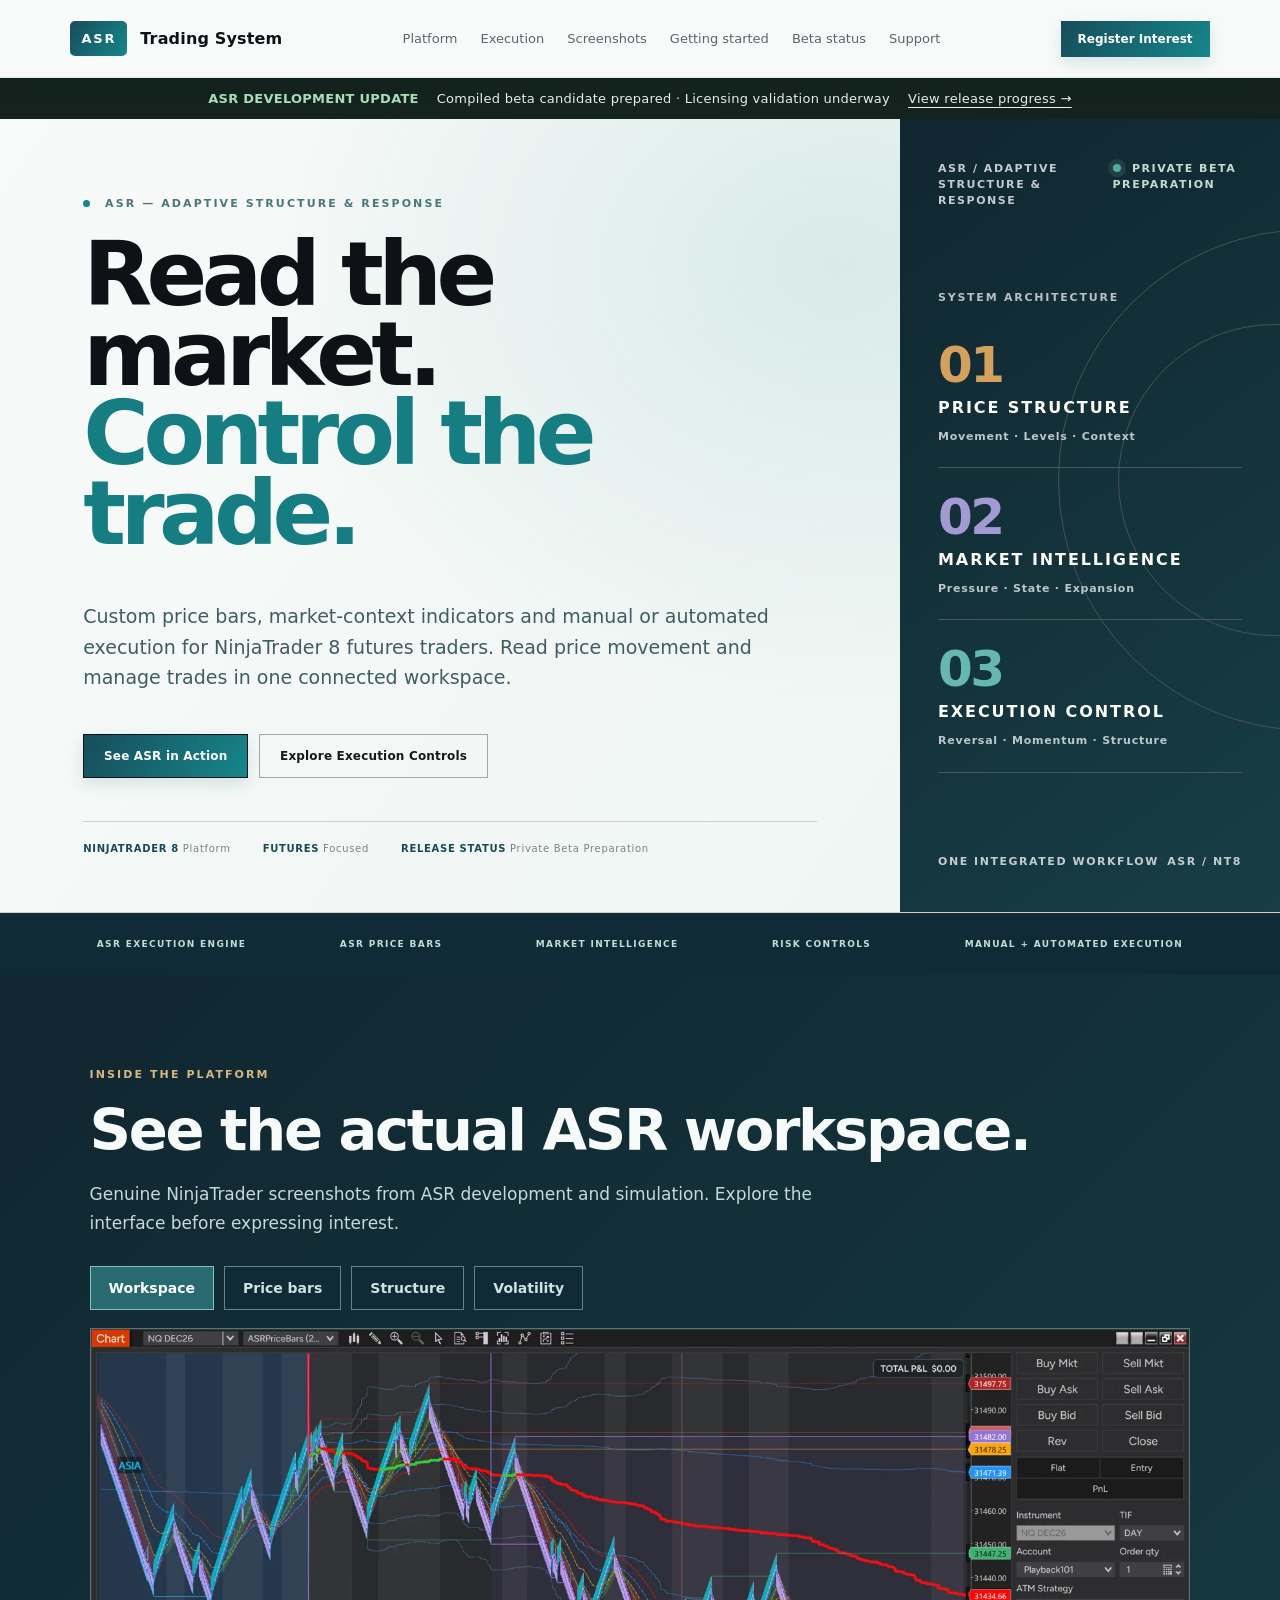
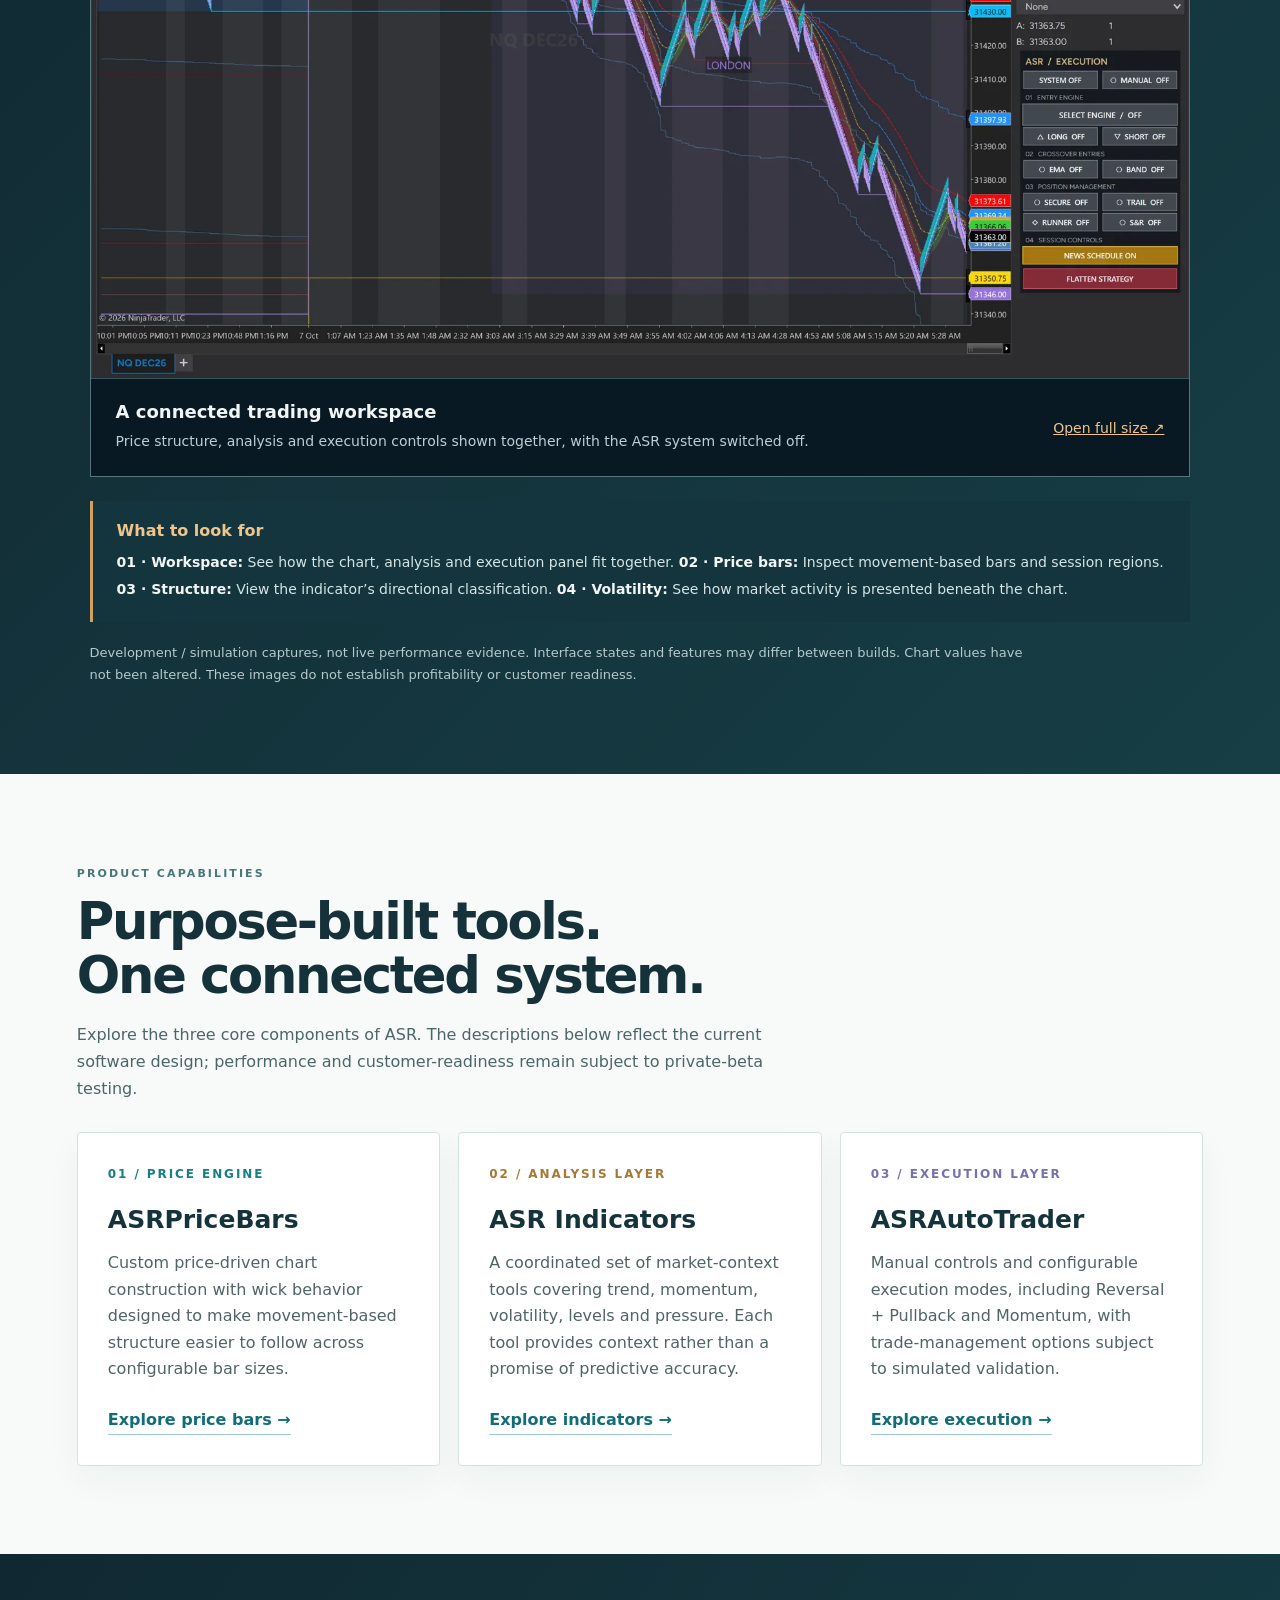
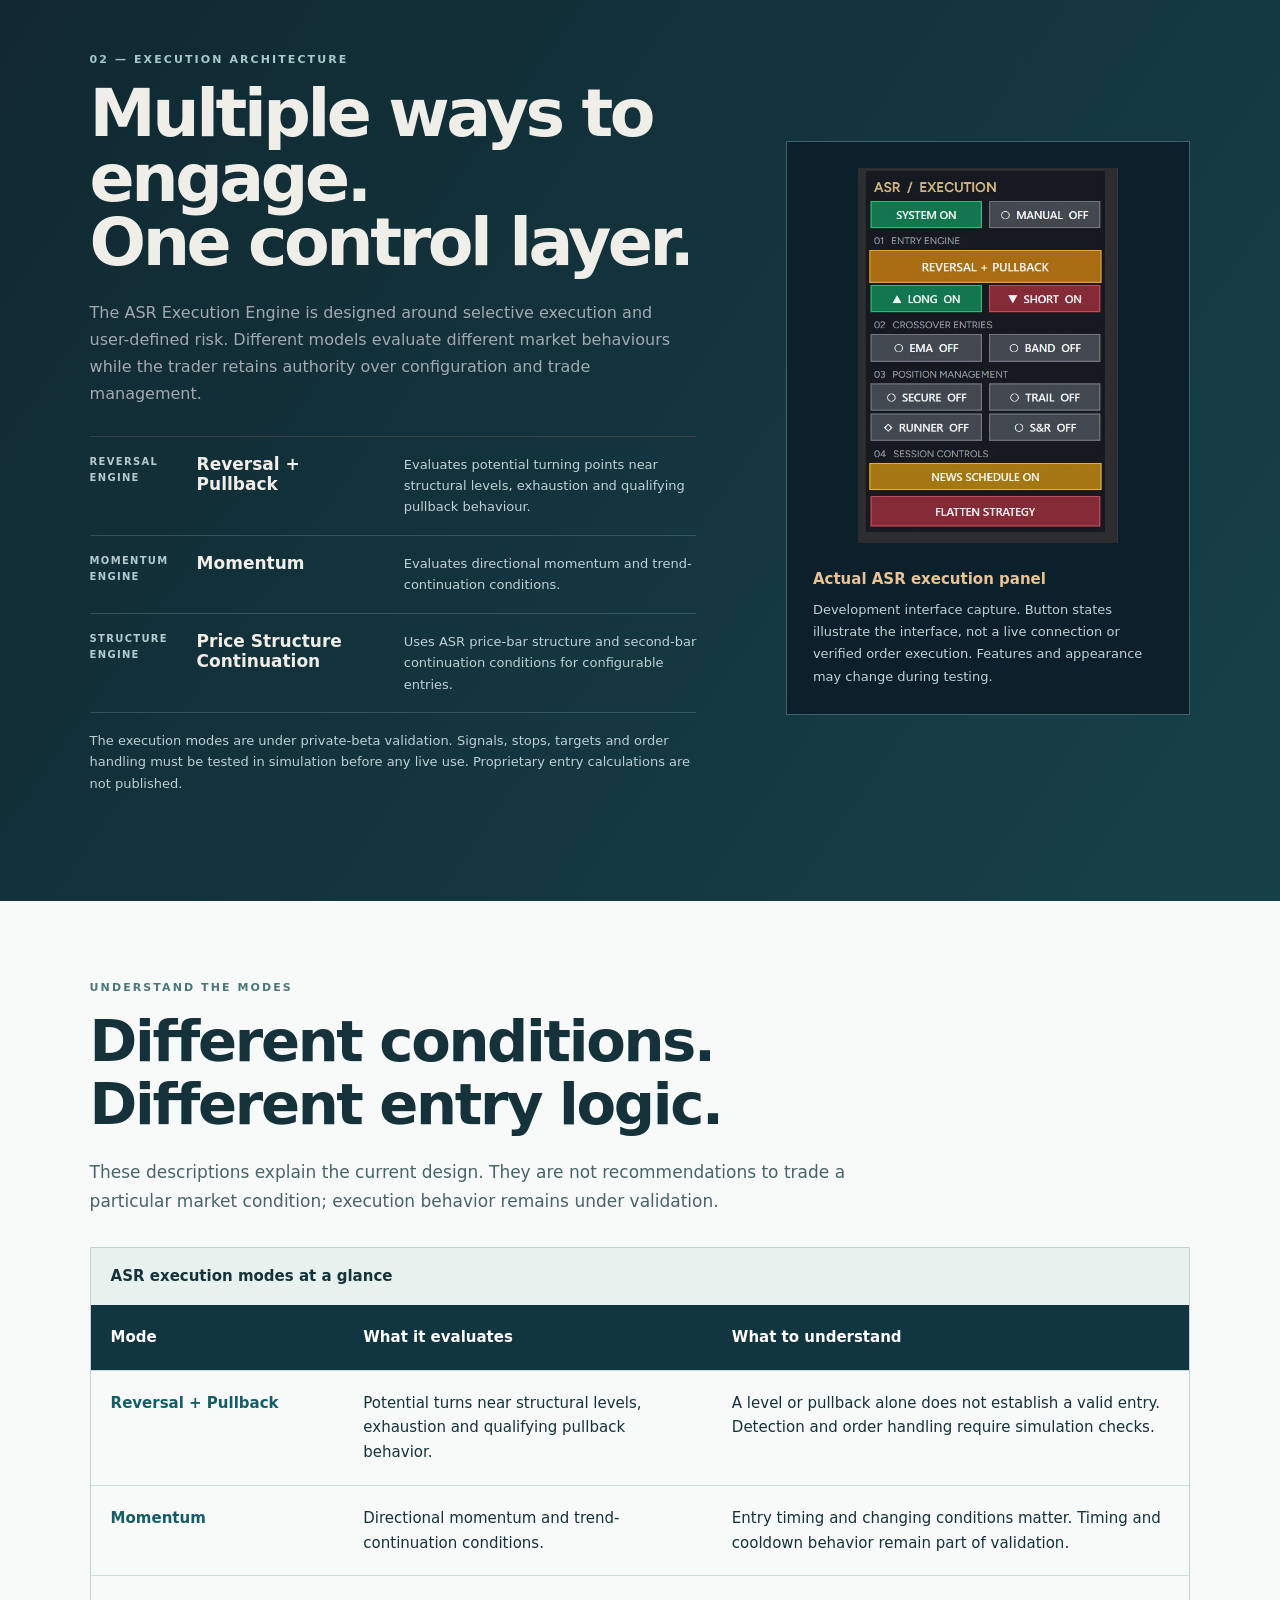
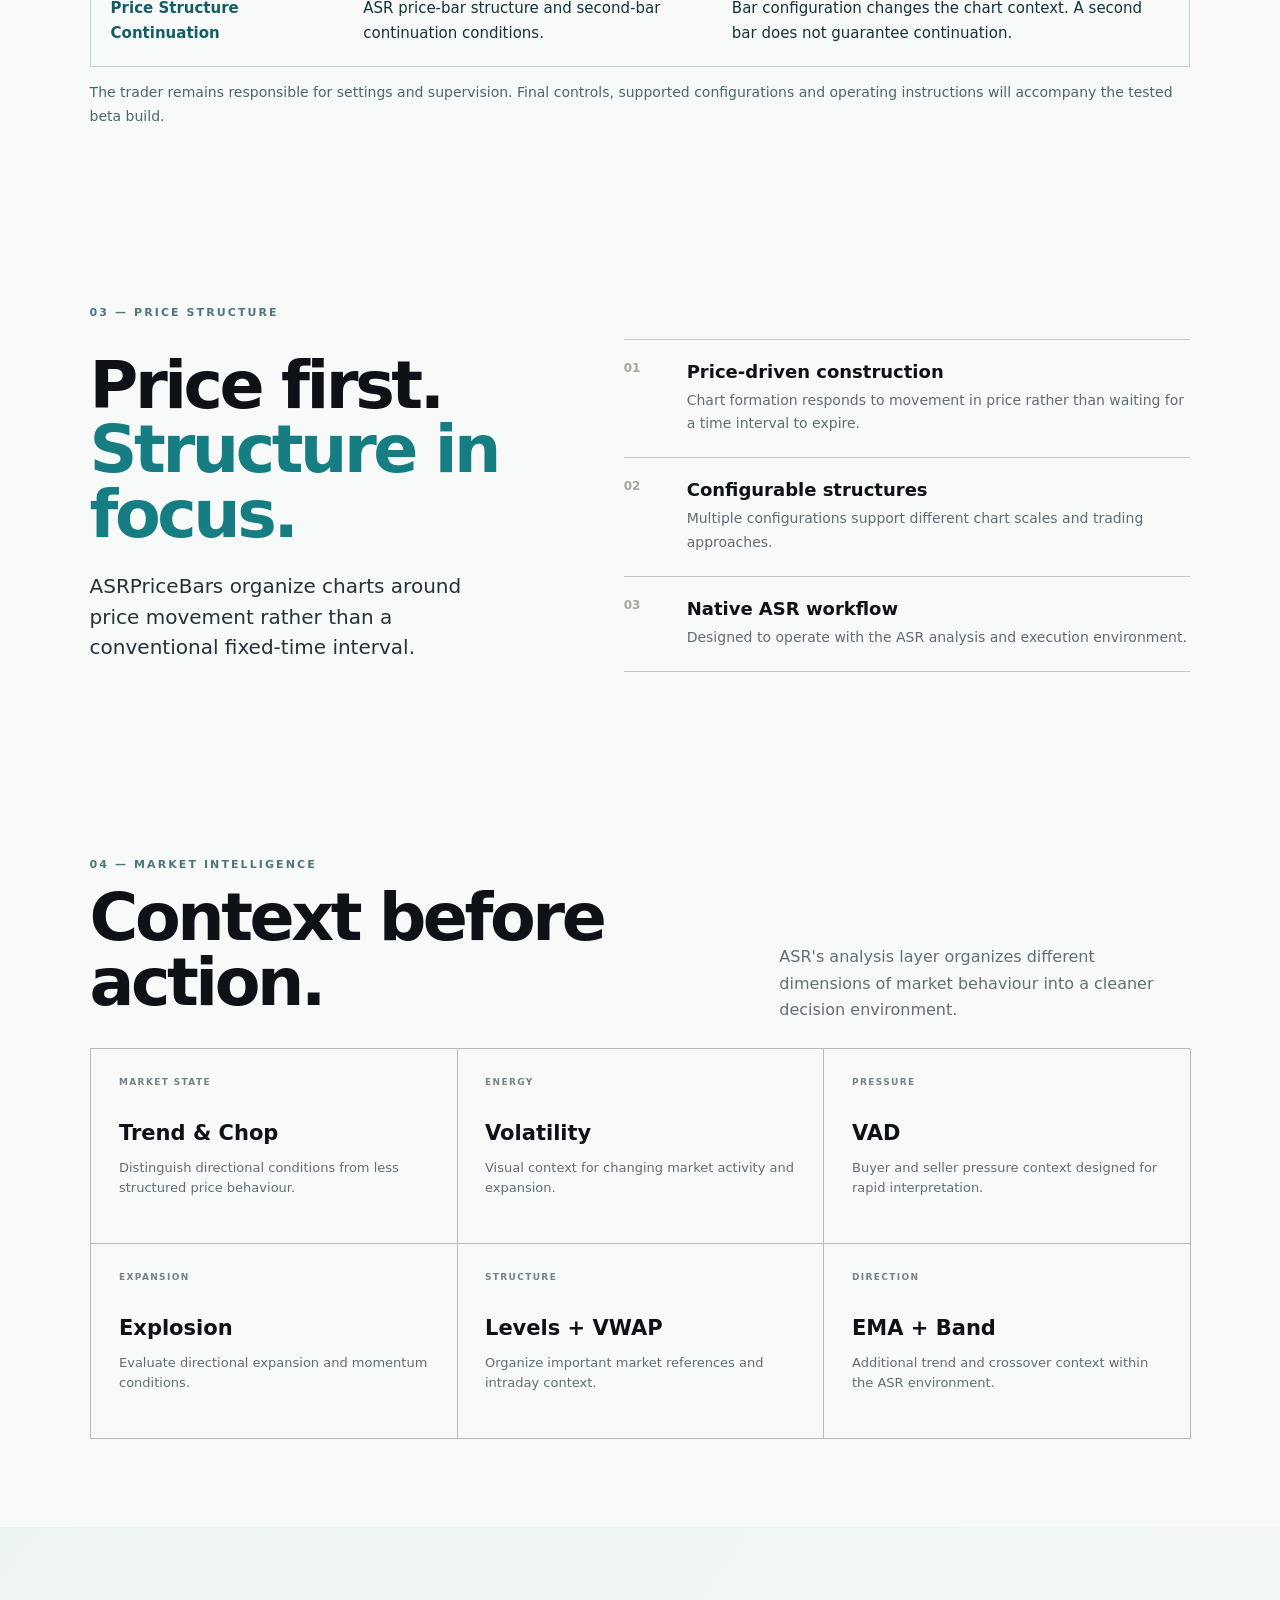
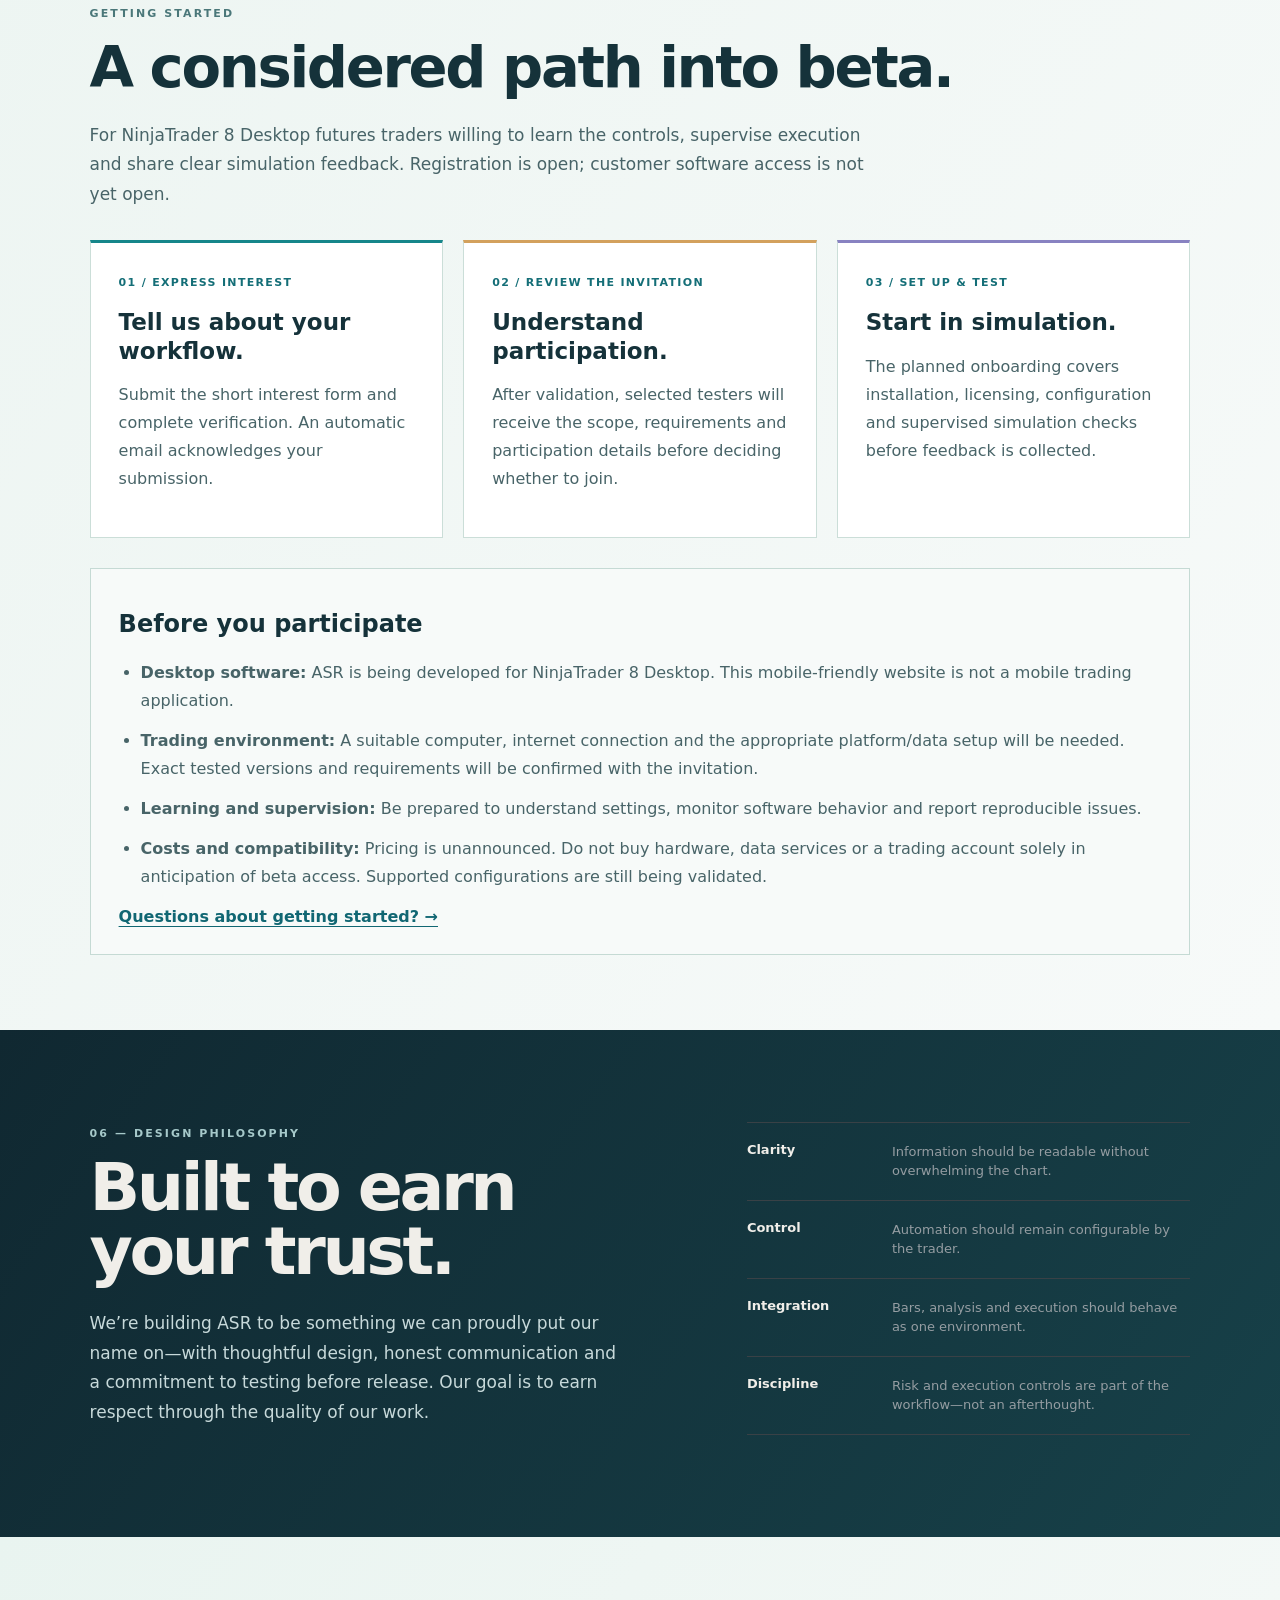
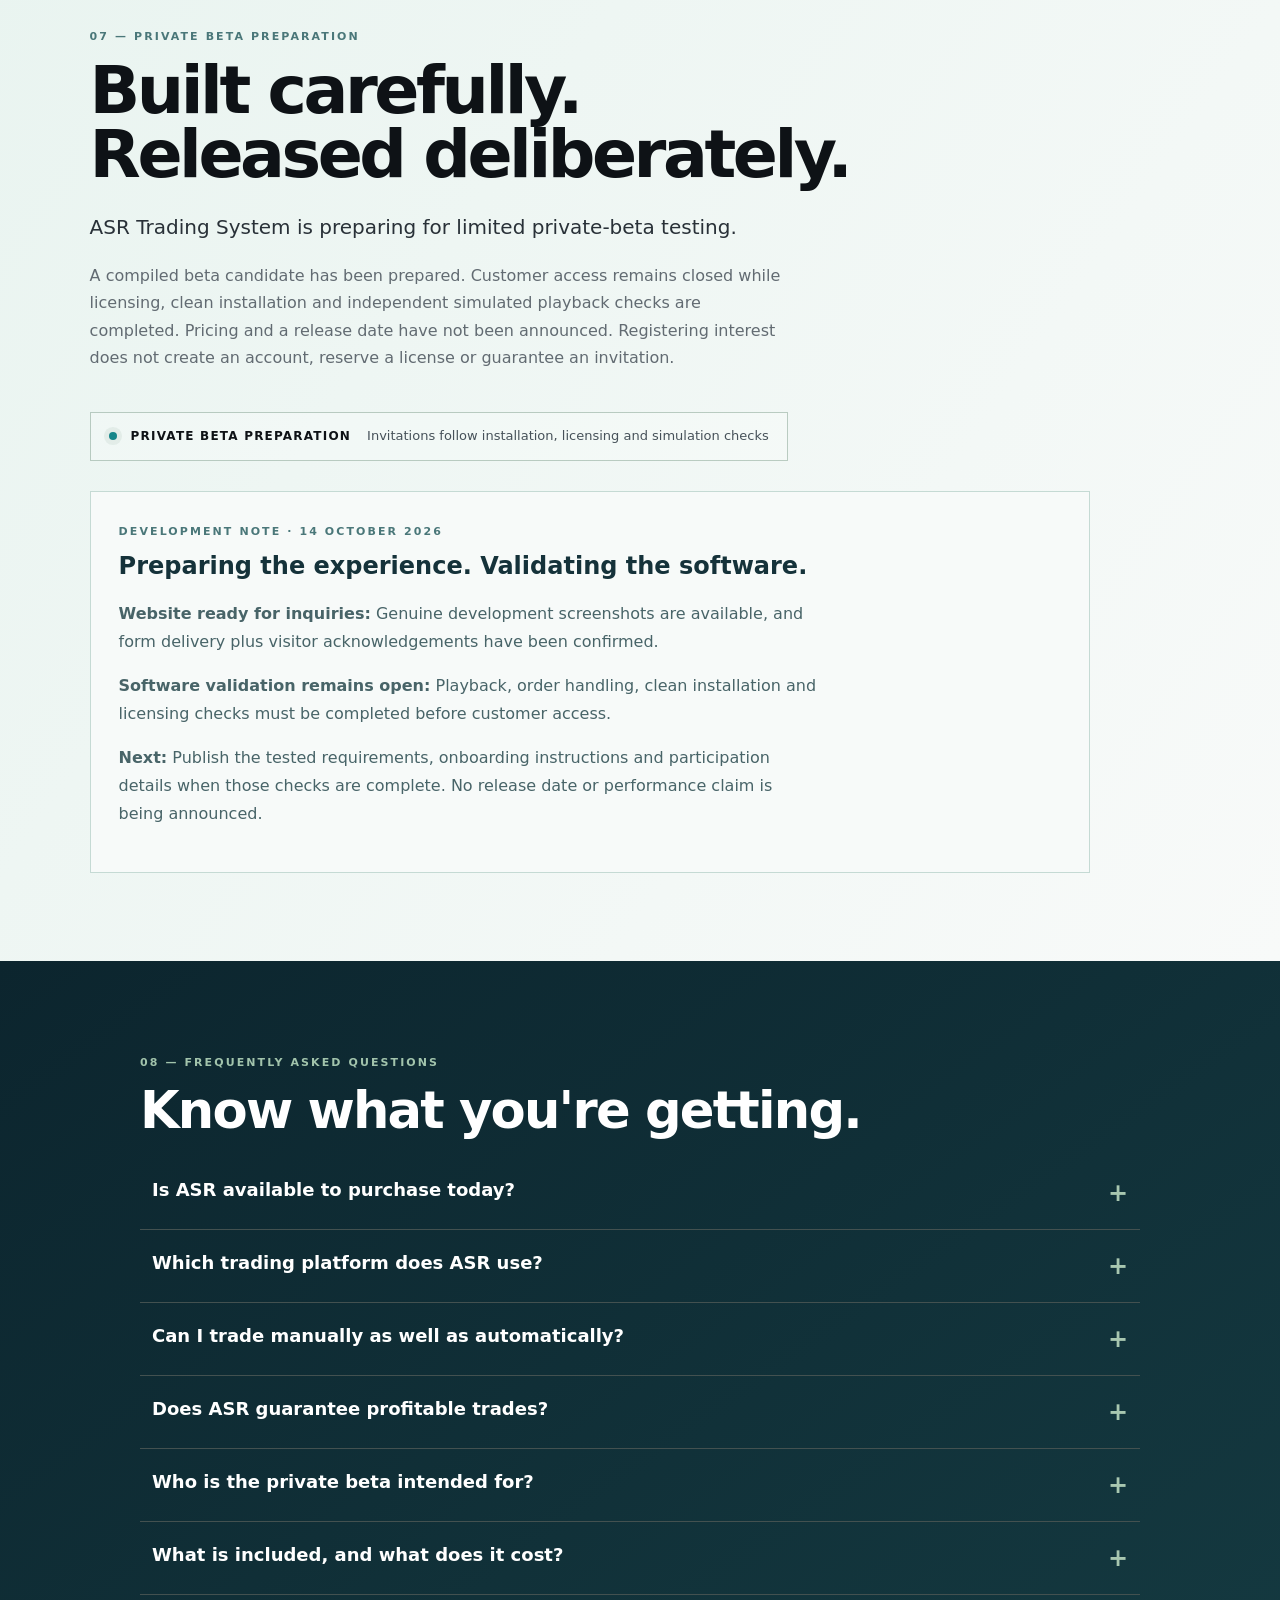
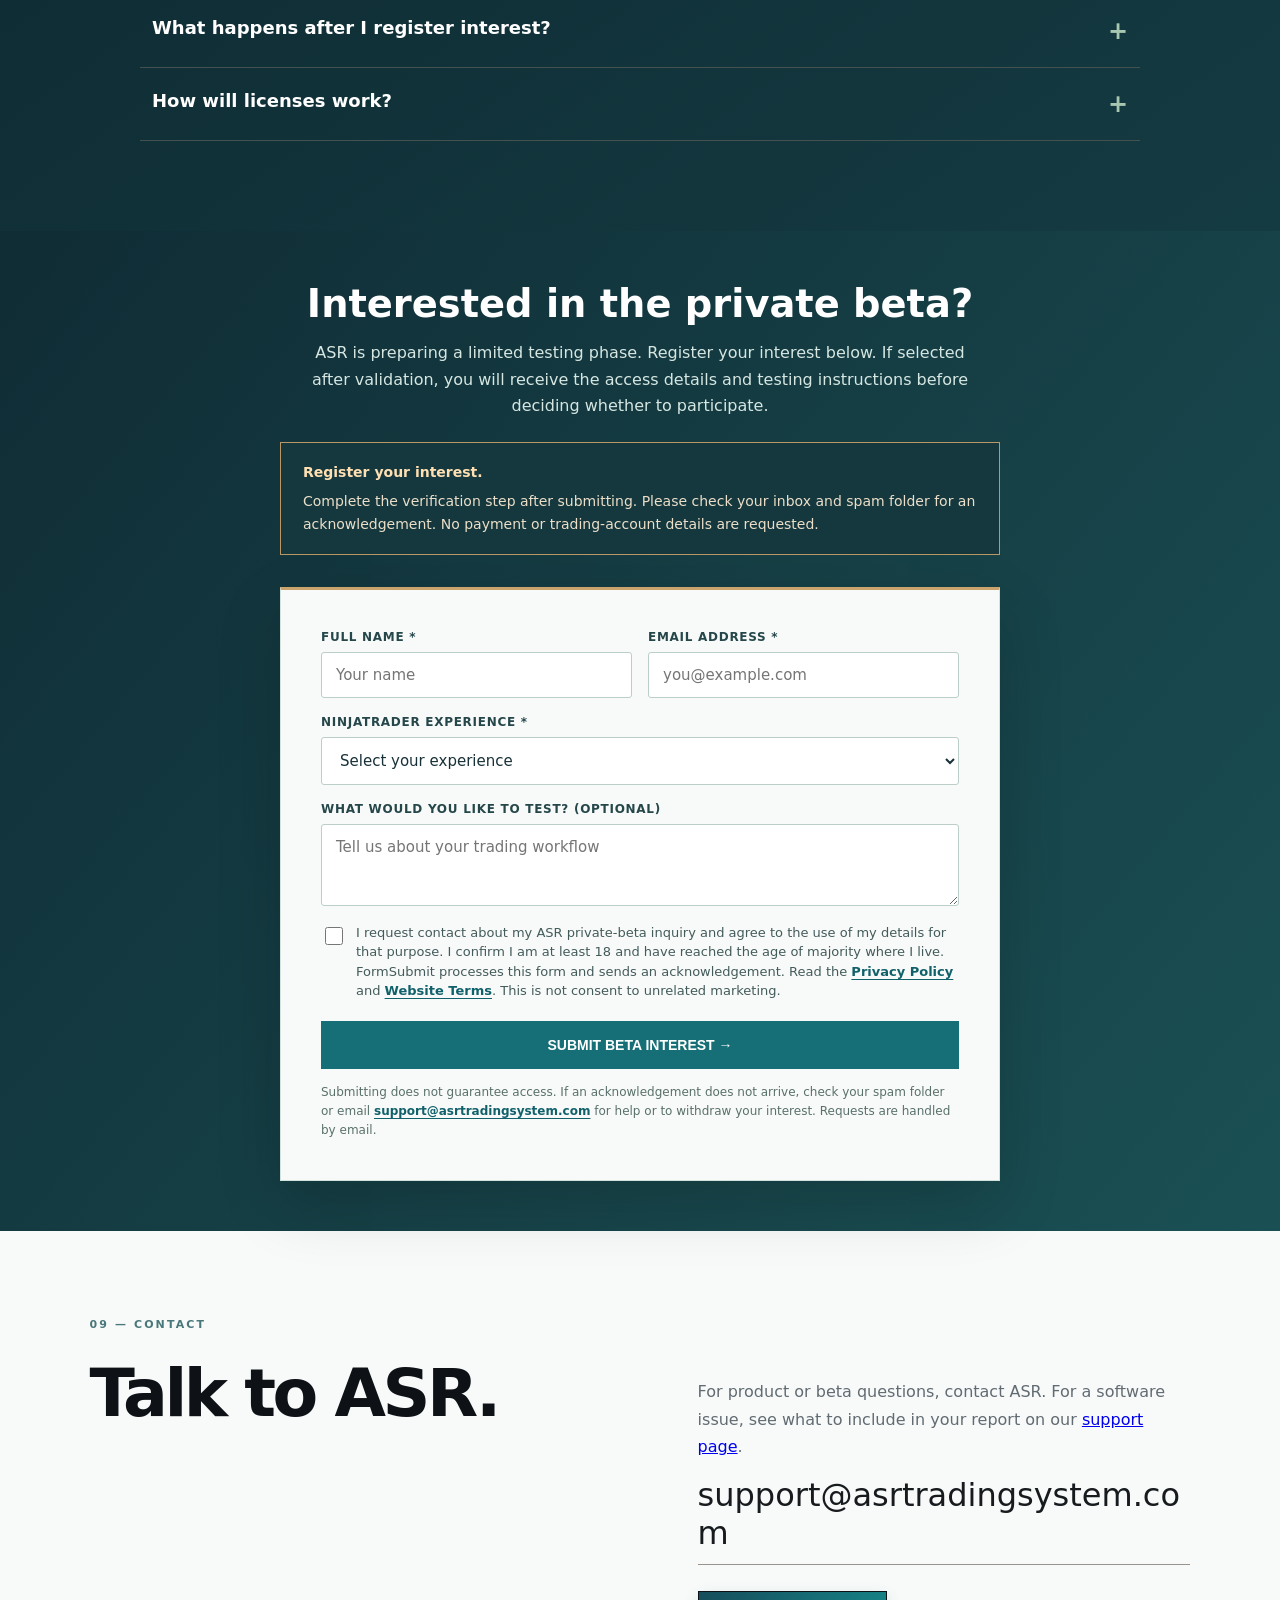
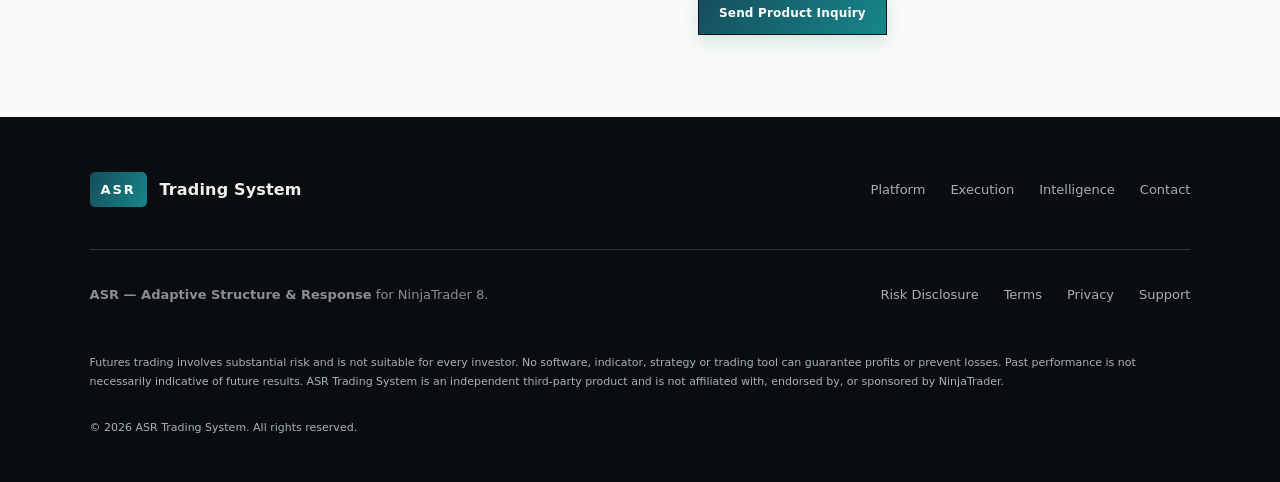
==== commit d77aeaa6: "Strengthen pre-launch privacy, website terms, risk and inquiry consent" ====
--- a/index.html
+++ b/index.html
@@ -175,7 +175,7 @@
 <section class="philosophy" id="philosophy"><div><span class="section-label light">06 — DESIGN PHILOSOPHY</span><h2>Built to earn your trust.</h2><p style="max-width:680px;color:#c7d9da;font-size:17px;line-height:1.75">We’re building ASR to be something we can proudly put our name on—with thoughtful design, honest communication and a commitment to testing before release. Our goal is to earn respect through the quality of our work.</p></div><div class="principles"><p><b>Clarity</b><span>Information should be readable without overwhelming the chart.</span></p><p><b>Control</b><span>Automation should remain configurable by the trader.</span></p><p><b>Integration</b><span>Bars, analysis and execution should behave as one environment.</span></p><p><b>Discipline</b><span>Risk and execution controls are part of the workflow—not an afterthought.</span></p></div></section>
 <section class="section release" id="release"><div><span class="section-label">07 — PRIVATE BETA PREPARATION</span><h2>Built carefully.<br>Released deliberately.</h2><p class="large-copy">ASR Trading System is preparing for limited private-beta testing.</p><p>A compiled beta candidate has been prepared. Customer access remains closed while licensing, clean installation and independent simulated playback checks are completed. Pricing and a release date have not been announced. Registering interest does not create an account, reserve a license or guarantee an invitation.</p><div class="release-badge"><i></i><div><b>PRIVATE BETA PREPARATION</b><span>Invitations follow installation, licensing and simulation checks</span></div></div><div class="development-update"><span class="section-label">DEVELOPMENT NOTE · <time datetime="2026-10-14">14 OCTOBER 2026</time></span><h3>Preparing the experience. Validating the software.</h3><p><strong>Website ready for inquiries:</strong> Genuine development screenshots are available, and form delivery plus visitor acknowledgements have been confirmed.</p><p><strong>Software validation remains open:</strong> Playback, order handling, clean installation and licensing checks must be completed before customer access.</p><p><strong>Next:</strong> Publish the tested requirements, onboarding instructions and participation details when those checks are complete. No release date or performance claim is being announced.</p></div></div></section>
 <section class="faq-wrap" id="faq"><span class="section-label">08 — FREQUENTLY ASKED QUESTIONS</span><h2>Know what you're getting.</h2><details><summary>Is ASR available to purchase today?</summary><p>Not yet. ASR is preparing for limited private-beta testing. Public availability and pricing will be announced only after validation and vendor onboarding are complete.</p></details><details><summary>Which trading platform does ASR use?</summary><p>ASR is being developed for NinjaTrader 8 Desktop, with a focus on futures trading.</p></details><details><summary>Can I trade manually as well as automatically?</summary><p>Yes. ASR includes manual controls and configurable execution modes such as Reversal + Pullback and Momentum. Automated order handling requires careful simulation testing.</p></details><details><summary>Does ASR guarantee profitable trades?</summary><p>No. ASR provides software tools, not guaranteed outcomes. Futures trading can result in substantial losses, and simulated results may differ from live trading.</p></details><details><summary>Who is the private beta intended for?</summary><p>Futures traders who use NinjaTrader 8 and are willing to evaluate the ASR workflow in simulation and report issues. ASR requires trader supervision and configuration; the beta is not a promise of trading results.</p></details><details><summary>What is included, and what does it cost?</summary><p>The planned environment brings together ASRPriceBars, ASR indicators and execution controls. Final package contents, pricing, support and license terms will be confirmed before commercial purchase. There is currently no checkout on this website.</p></details><details><summary>What happens after I register interest?</summary><p>Interest is not an invitation or a license reservation. After installation, licensing and simulation checks, selected testers will receive participation details. You will receive an automatic email acknowledging your submission. Check your spam folder if it does not arrive. For help, email support@asrtradingsystem.com.</p></details><details><summary>How will licenses work?</summary><p>Licensing integration is under validation. Device restrictions, customer activation and renewal procedures will be confirmed before customer release.</p></details></section>
-<section class="beta-invite" id="beta"><h2>Interested in the private beta?</h2><p>ASR is preparing a limited testing phase. Register your interest below. If selected after validation, you will receive the access details and testing instructions before deciding whether to participate.</p><p class="contact-notice"><strong>Register your interest.</strong> Complete the verification step after submitting. Please check your inbox and spam folder for an acknowledgement. No payment or trading-account details are requested.</p><form class="beta-form" action="https://formsubmit.co/support@asrtradingsystem.com" method="POST"><input type="hidden" name="_subject" value="ASR Private Beta Interest — Website Form"><input type="hidden" name="_captcha" value="true"><input type="hidden" name="_next" value="https://asrtradingsystem.com/thank-you.html"><input type="hidden" name="_autoresponse" value="Thank you for registering your interest in the ASR Trading System private beta. This automatic email acknowledges your form submission; it is not an invitation, license reservation or guarantee of access. ASR is still completing validation. If selected, you will receive participation details and testing instructions before deciding whether to join. For questions, email support@asrtradingsystem.com. — ASR Trading System"><input type="text" name="_honey" style="display:none" tabindex="-1" autocomplete="off"><div class="beta-form-grid"><div class="beta-field"><label for="beta-name">FULL NAME *</label><input id="beta-name" name="Name" type="text" autocomplete="name" maxlength="100" required placeholder="Your name"></div><div class="beta-field"><label for="beta-email">EMAIL ADDRESS *</label><input id="beta-email" name="email" type="email" autocomplete="email" maxlength="180" required placeholder="you@example.com"></div></div><div class="beta-field"><label for="beta-experience">NINJATRADER EXPERIENCE *</label><select id="beta-experience" name="NinjaTrader experience" required><option value="" selected disabled>Select your experience</option><option>New to NinjaTrader</option><option>Less than 1 year</option><option>1–3 years</option><option>3+ years</option></select></div><div class="beta-field"><label for="beta-message">WHAT WOULD YOU LIKE TO TEST? (OPTIONAL)</label><textarea id="beta-message" name="Testing interests" rows="3" maxlength="1000" placeholder="Tell us about your trading workflow"></textarea></div><label class="beta-consent"><input type="checkbox" name="Consent" value="I agree to be contacted about the ASR private beta" required><span>I agree that ASR may use my details to respond about the private beta. I understand the form is processed by a third-party email form service. Read the <a href="privacy.html">Privacy Policy</a>.</span></label><button type="submit">SUBMIT BETA INTEREST →</button><p class="form-fine">Submitting does not guarantee access. If an acknowledgement does not arrive, check your spam folder or email <a href="mailto:support@asrtradingsystem.com?subject=ASR%20Private%20Beta%20Interest">support@asrtradingsystem.com</a> for help.</p></form></section>
+<section class="beta-invite" id="beta"><h2>Interested in the private beta?</h2><p>ASR is preparing a limited testing phase. Register your interest below. If selected after validation, you will receive the access details and testing instructions before deciding whether to participate.</p><p class="contact-notice"><strong>Register your interest.</strong> Complete the verification step after submitting. Please check your inbox and spam folder for an acknowledgement. No payment or trading-account details are requested.</p><form class="beta-form" action="https://formsubmit.co/support@asrtradingsystem.com" method="POST"><input type="hidden" name="Form notice version" value="2026-10-14"><input type="hidden" name="_subject" value="ASR Private Beta Interest — Website Form"><input type="hidden" name="_captcha" value="true"><input type="hidden" name="_next" value="https://asrtradingsystem.com/thank-you.html"><input type="hidden" name="_autoresponse" value="Thank you for registering your interest in the ASR Trading System private beta. This automatic email acknowledges your form submission; it is not an invitation, license reservation or guarantee of access. ASR is still completing validation. If selected, you will receive participation details and testing instructions before deciding whether to join. For questions or to withdraw your beta interest, email support@asrtradingsystem.com. Privacy information: https://asrtradingsystem.com/privacy.html. — ASR Trading System"><input type="text" name="_honey" style="display:none" tabindex="-1" autocomplete="off"><div class="beta-form-grid"><div class="beta-field"><label for="beta-name">FULL NAME *</label><input id="beta-name" name="Name" type="text" autocomplete="name" maxlength="100" required placeholder="Your name"></div><div class="beta-field"><label for="beta-email">EMAIL ADDRESS *</label><input id="beta-email" name="email" type="email" autocomplete="email" maxlength="180" required placeholder="you@example.com"></div></div><div class="beta-field"><label for="beta-experience">NINJATRADER EXPERIENCE *</label><select id="beta-experience" name="NinjaTrader experience" required><option value="" selected disabled>Select your experience</option><option>New to NinjaTrader</option><option>Less than 1 year</option><option>1–3 years</option><option>3+ years</option></select></div><div class="beta-field"><label for="beta-message">WHAT WOULD YOU LIKE TO TEST? (OPTIONAL)</label><textarea id="beta-message" name="Testing interests" rows="3" maxlength="1000" placeholder="Tell us about your trading workflow"></textarea></div><label class="beta-consent"><input type="checkbox" name="Consent" value="I request contact about my ASR private-beta inquiry; I confirm adult eligibility and acknowledge the Privacy Policy and Website Terms dated 2026-10-14. No unrelated marketing consent." required><span>I request contact about my ASR private-beta inquiry and agree to the use of my details for that purpose. I confirm I am at least 18 and have reached the age of majority where I live. FormSubmit processes this form and sends an acknowledgement. Read the <a href="privacy.html">Privacy Policy</a> and <a href="terms.html">Website Terms</a>. This is not consent to unrelated marketing.</span></label><button type="submit">SUBMIT BETA INTEREST →</button><p class="form-fine">Submitting does not guarantee access. If an acknowledgement does not arrive, check your spam folder or email <a href="mailto:support@asrtradingsystem.com?subject=ASR%20Private%20Beta%20Interest">support@asrtradingsystem.com</a> for help or to withdraw your interest. Requests are handled by email.</p></form></section>
 <section class="contact section" id="contact"><span class="section-label">09 — CONTACT</span><div class="contact-grid"><h2>Talk to ASR.</h2><div><p>For product or beta questions, contact ASR. For a software issue, see what to include in your report on our <a href="support.html">support page</a>.</p><a class="email" href="mailto:support@asrtradingsystem.com">support@asrtradingsystem.com</a><a class="btn primary" href="mailto:support@asrtradingsystem.com?subject=ASR%20Product%20Inquiry">Send Product Inquiry</a></div></div></section>
 </main>
 <footer><div class="footer-top"><a class="brand footer-brand" href="#top"><span class="mark">ASR</span><span>Trading System</span></a><div class="footer-nav"><a href="#platform">Platform</a><a href="#execution">Execution</a><a href="#intelligence">Intelligence</a><a href="#contact">Contact</a></div></div><div class="footer-mid"><p><b>ASR — Adaptive Structure &amp; Response</b> for NinjaTrader 8.</p><div class="legal"><a href="risk.html">Risk Disclosure</a><a href="terms.html">Terms</a><a href="privacy.html">Privacy</a><a href="support.html">Support</a></div></div><p class="fine">Futures trading involves substantial risk and is not suitable for every investor. No software, indicator, strategy or trading tool can guarantee profits or prevent losses. Past performance is not necessarily indicative of future results. ASR Trading System is an independent third-party product and is not affiliated with, endorsed by, or sponsored by NinjaTrader.</p><p class="copy">© 2026 ASR Trading System. All rights reserved.</p></footer>
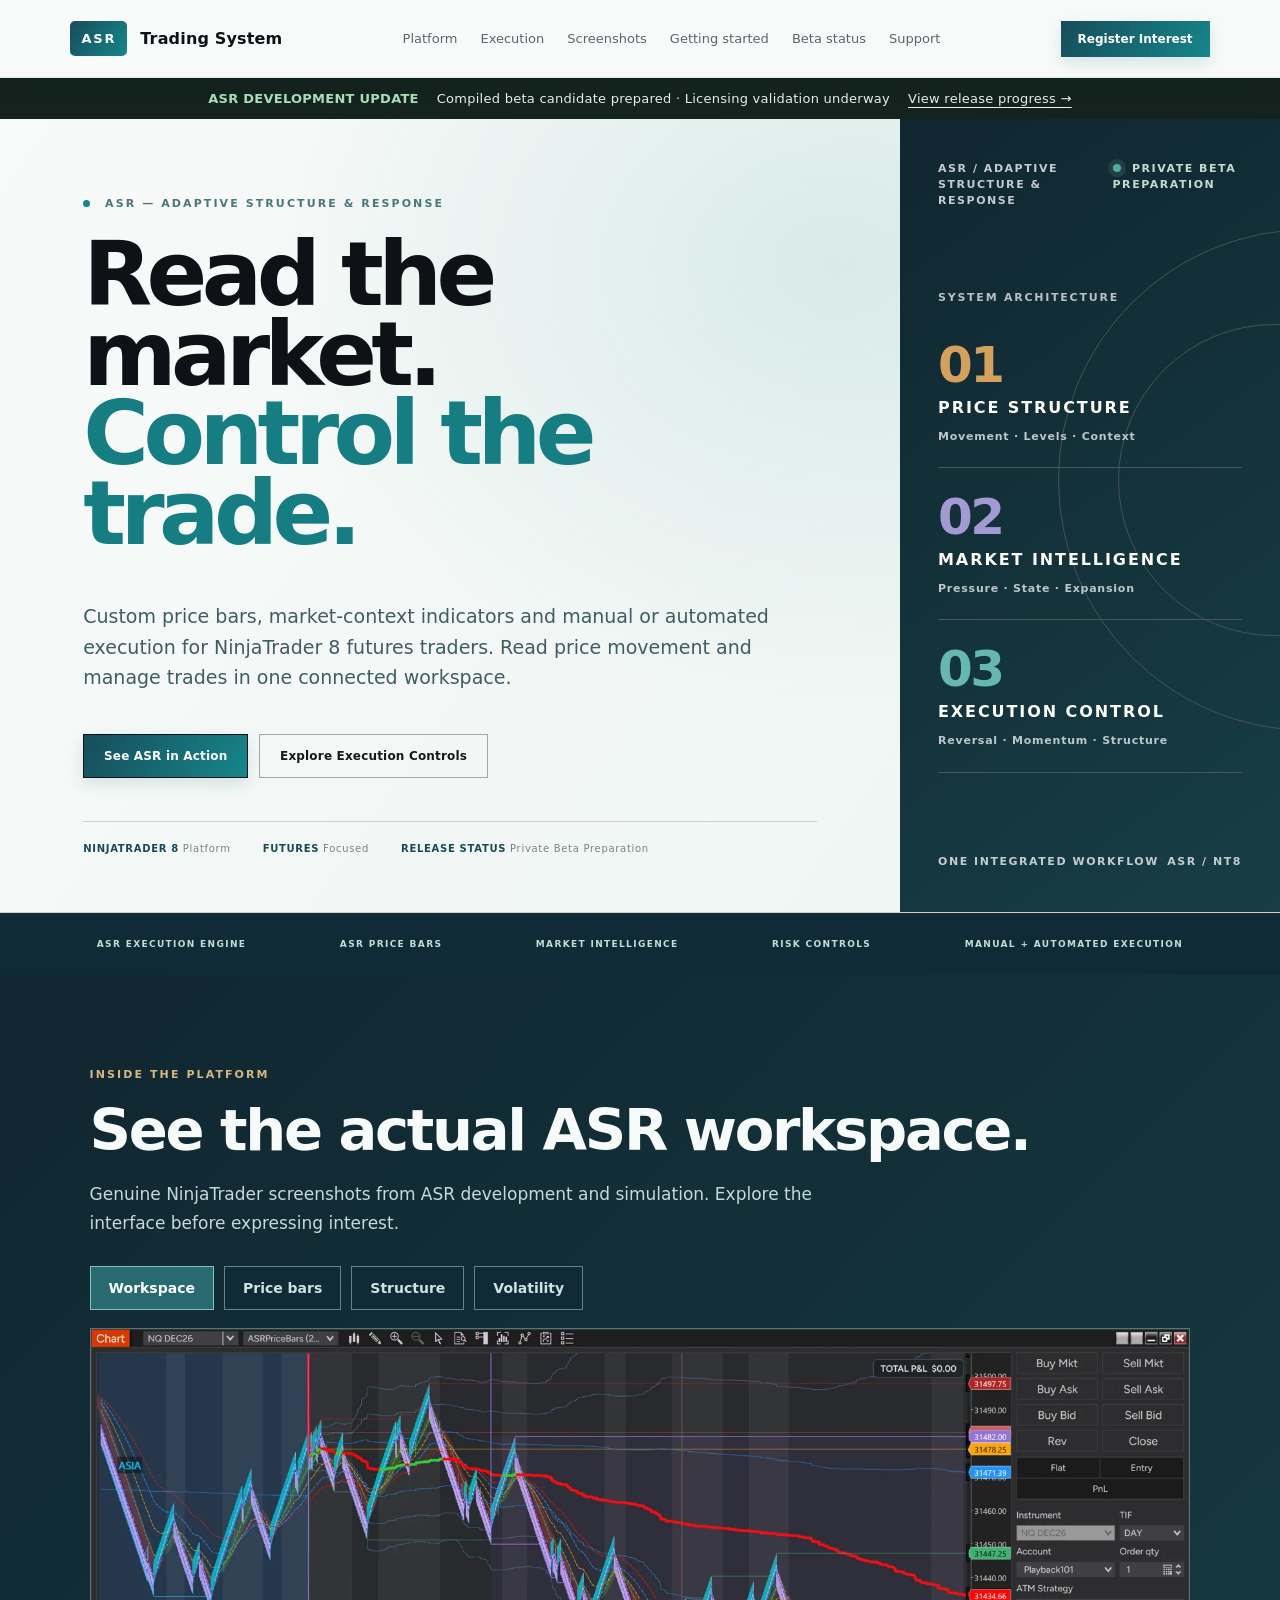
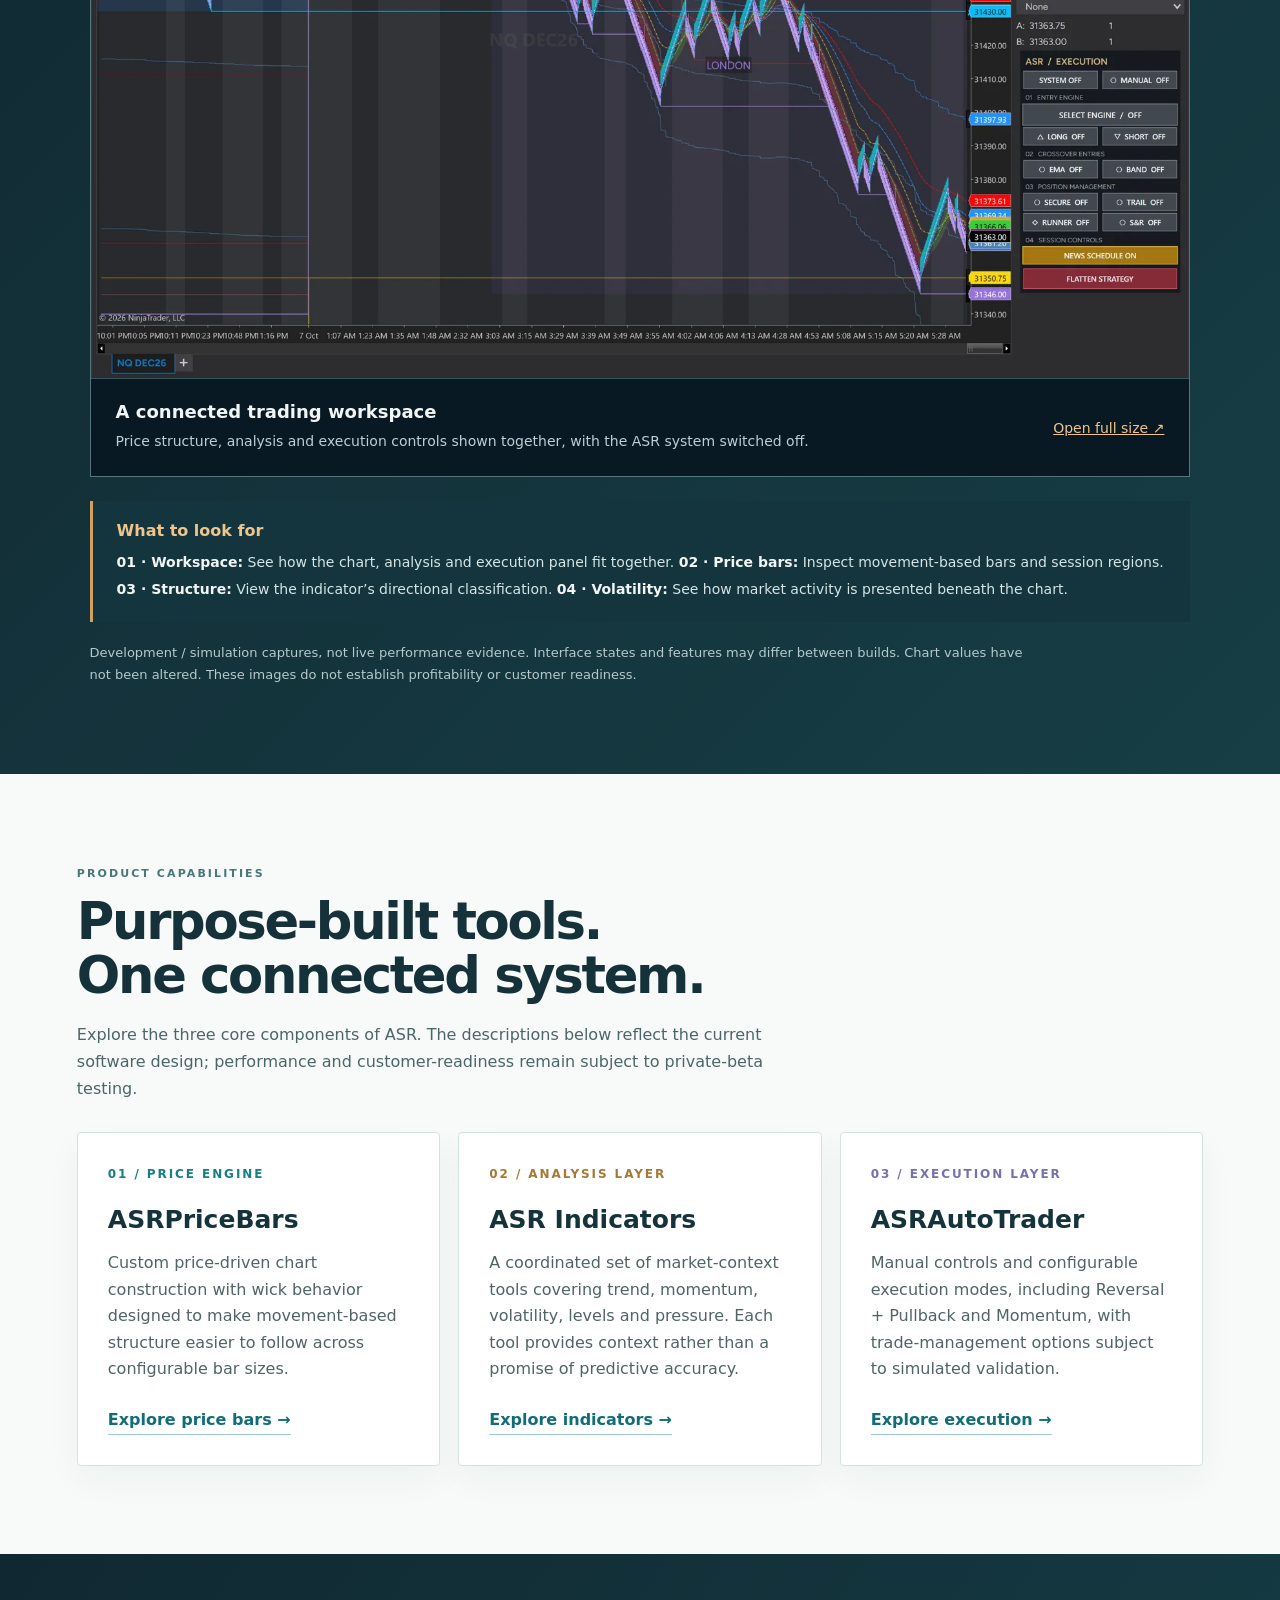
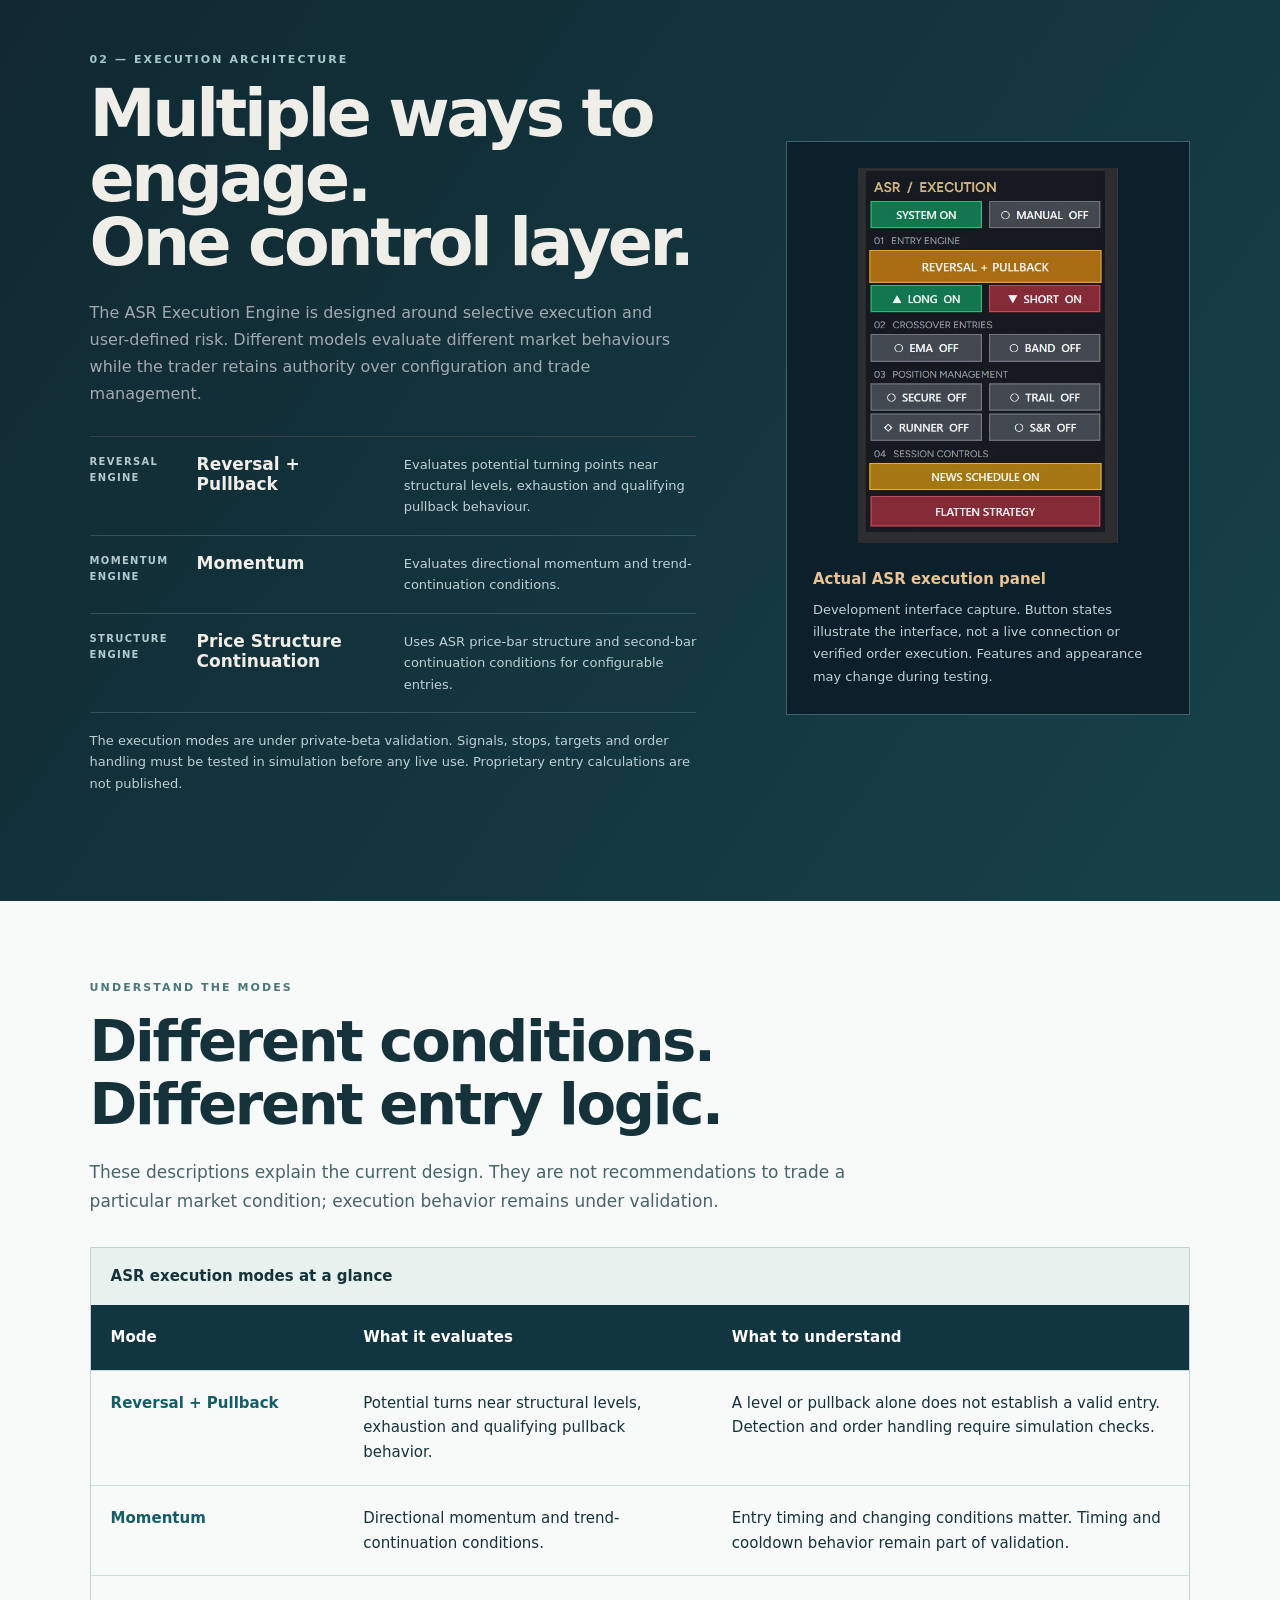
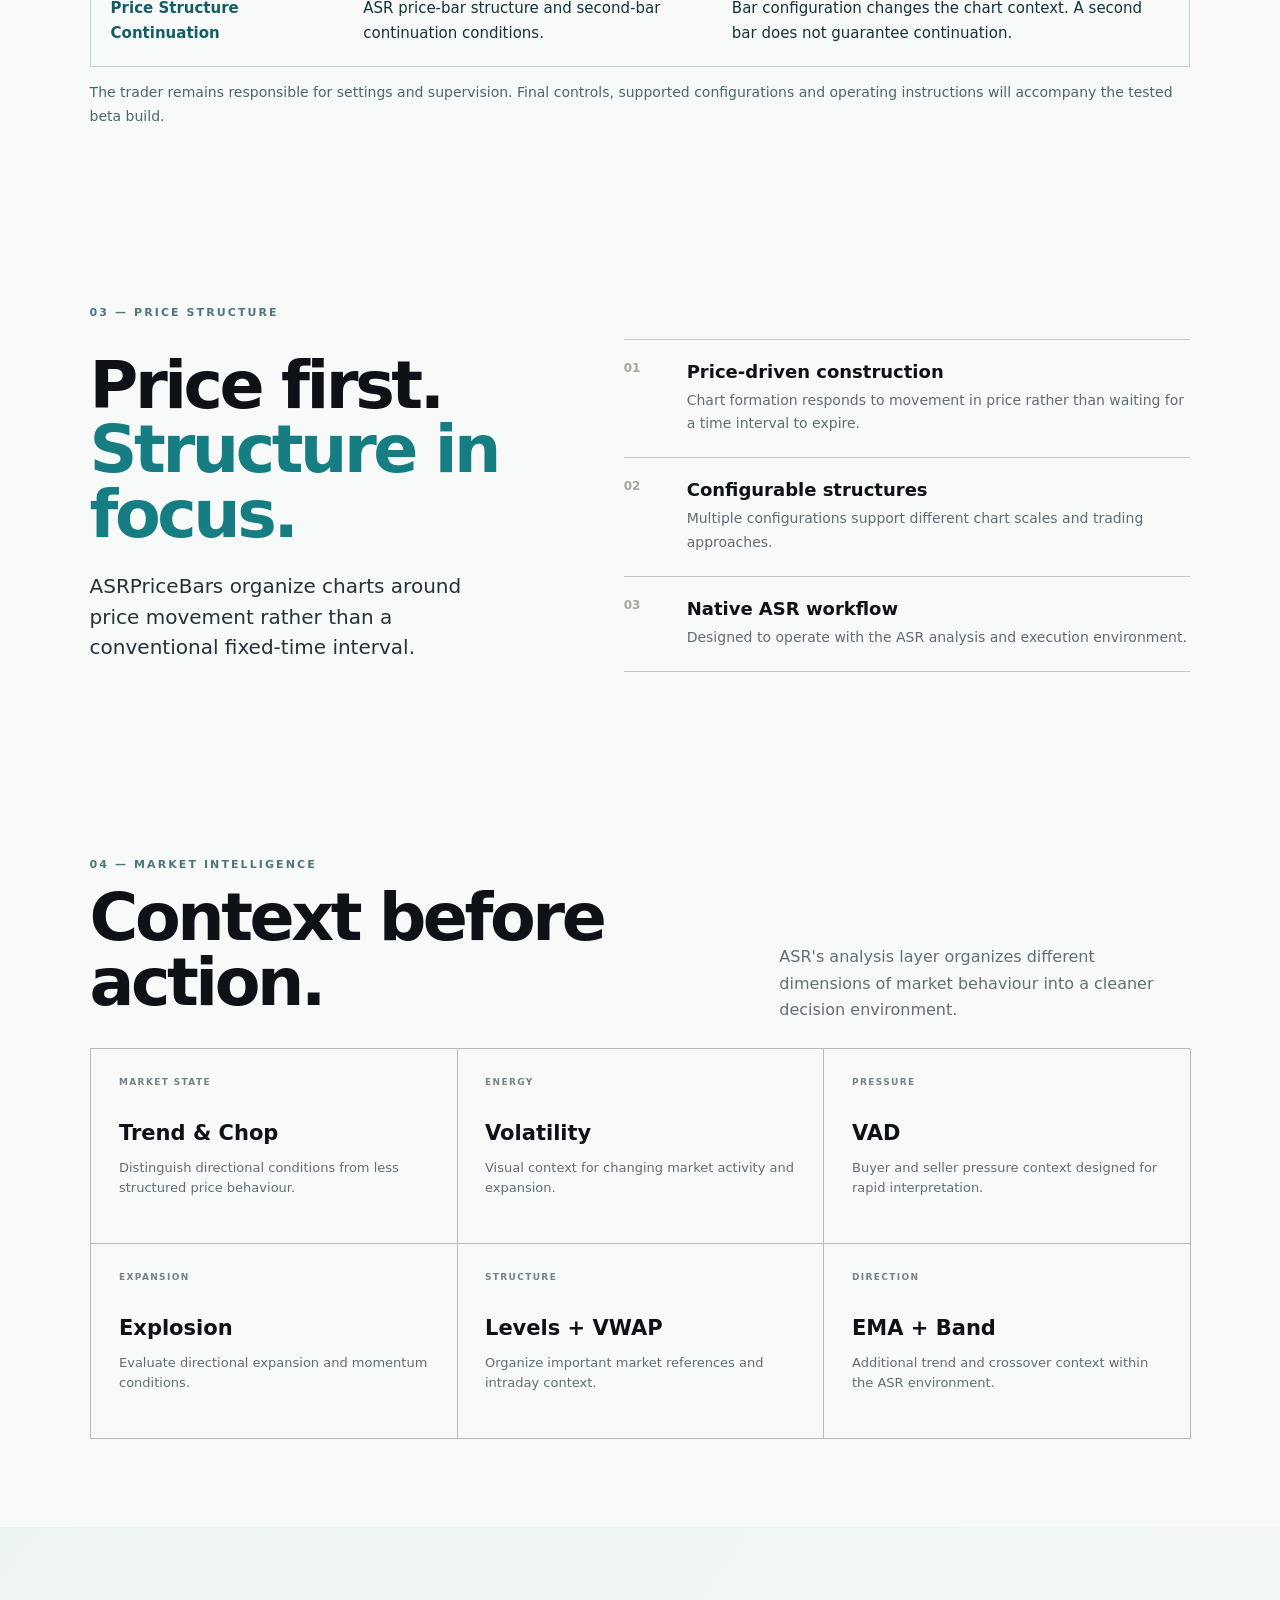
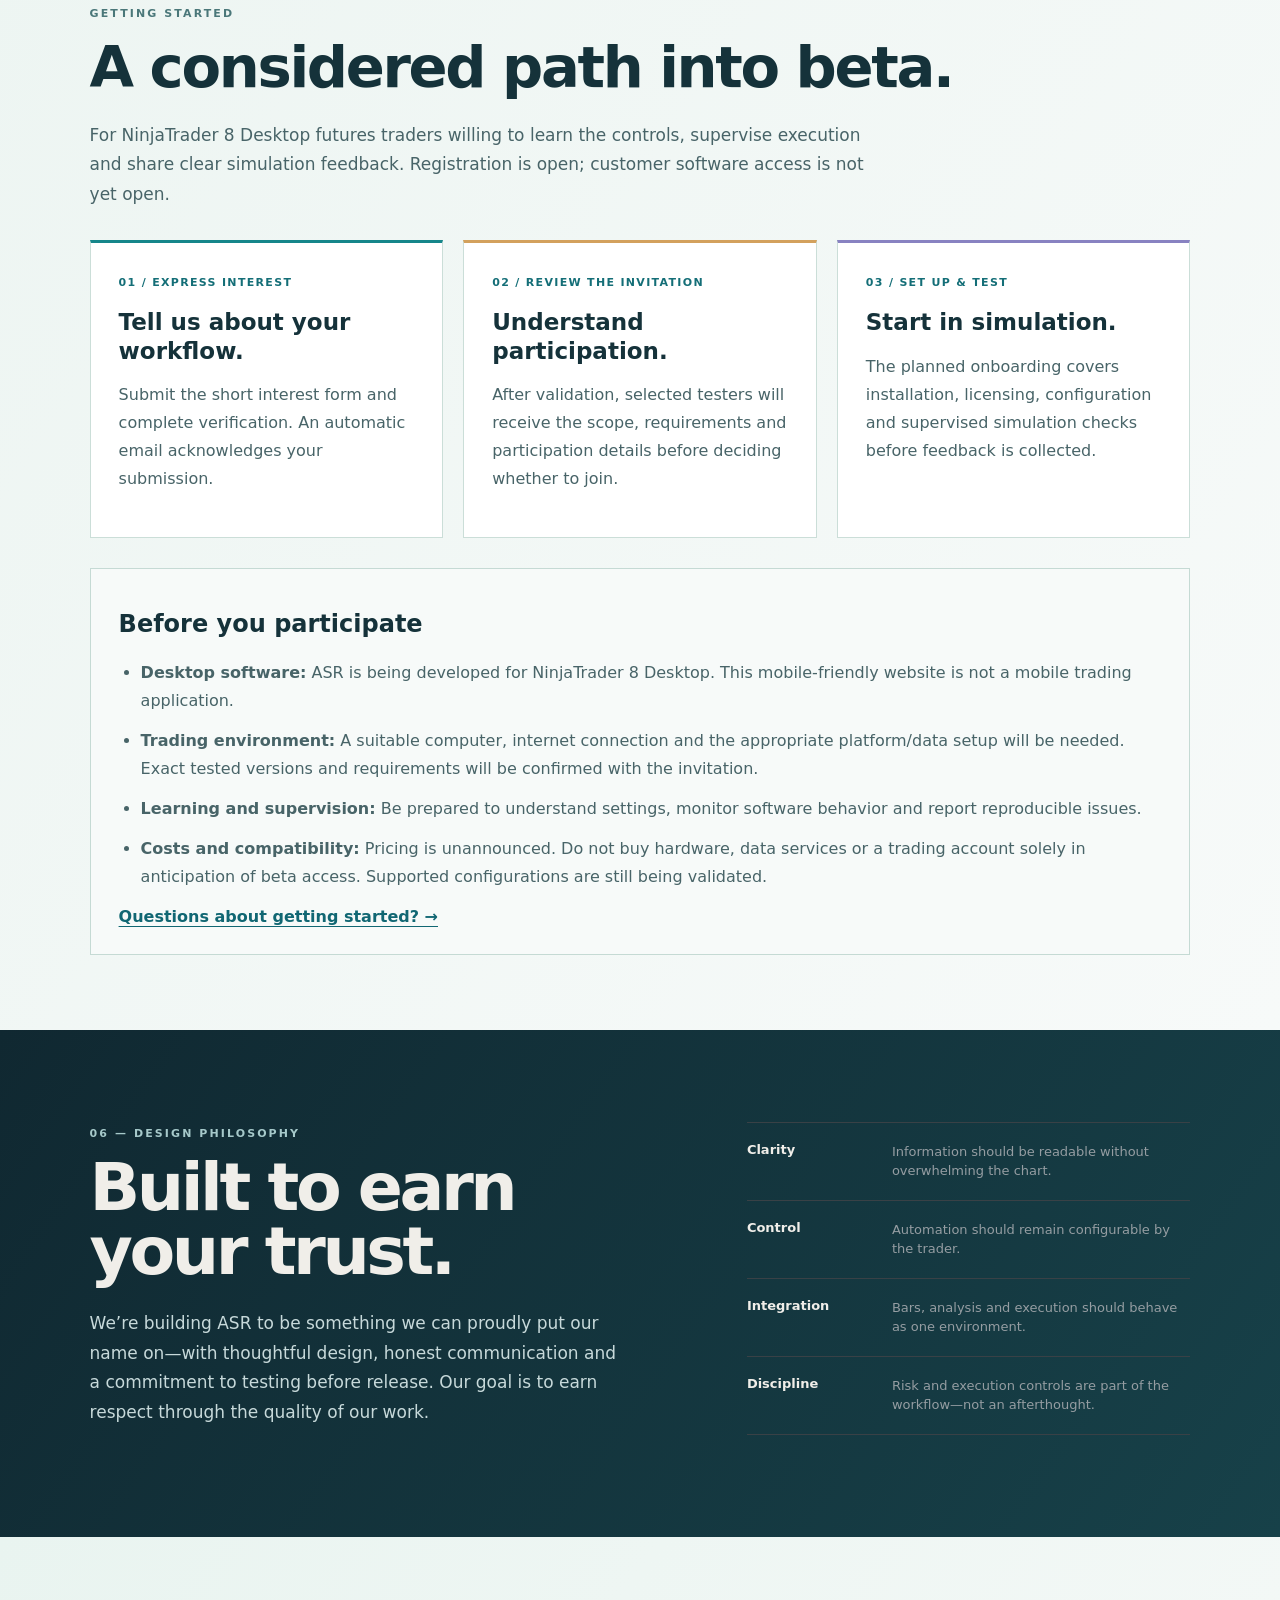
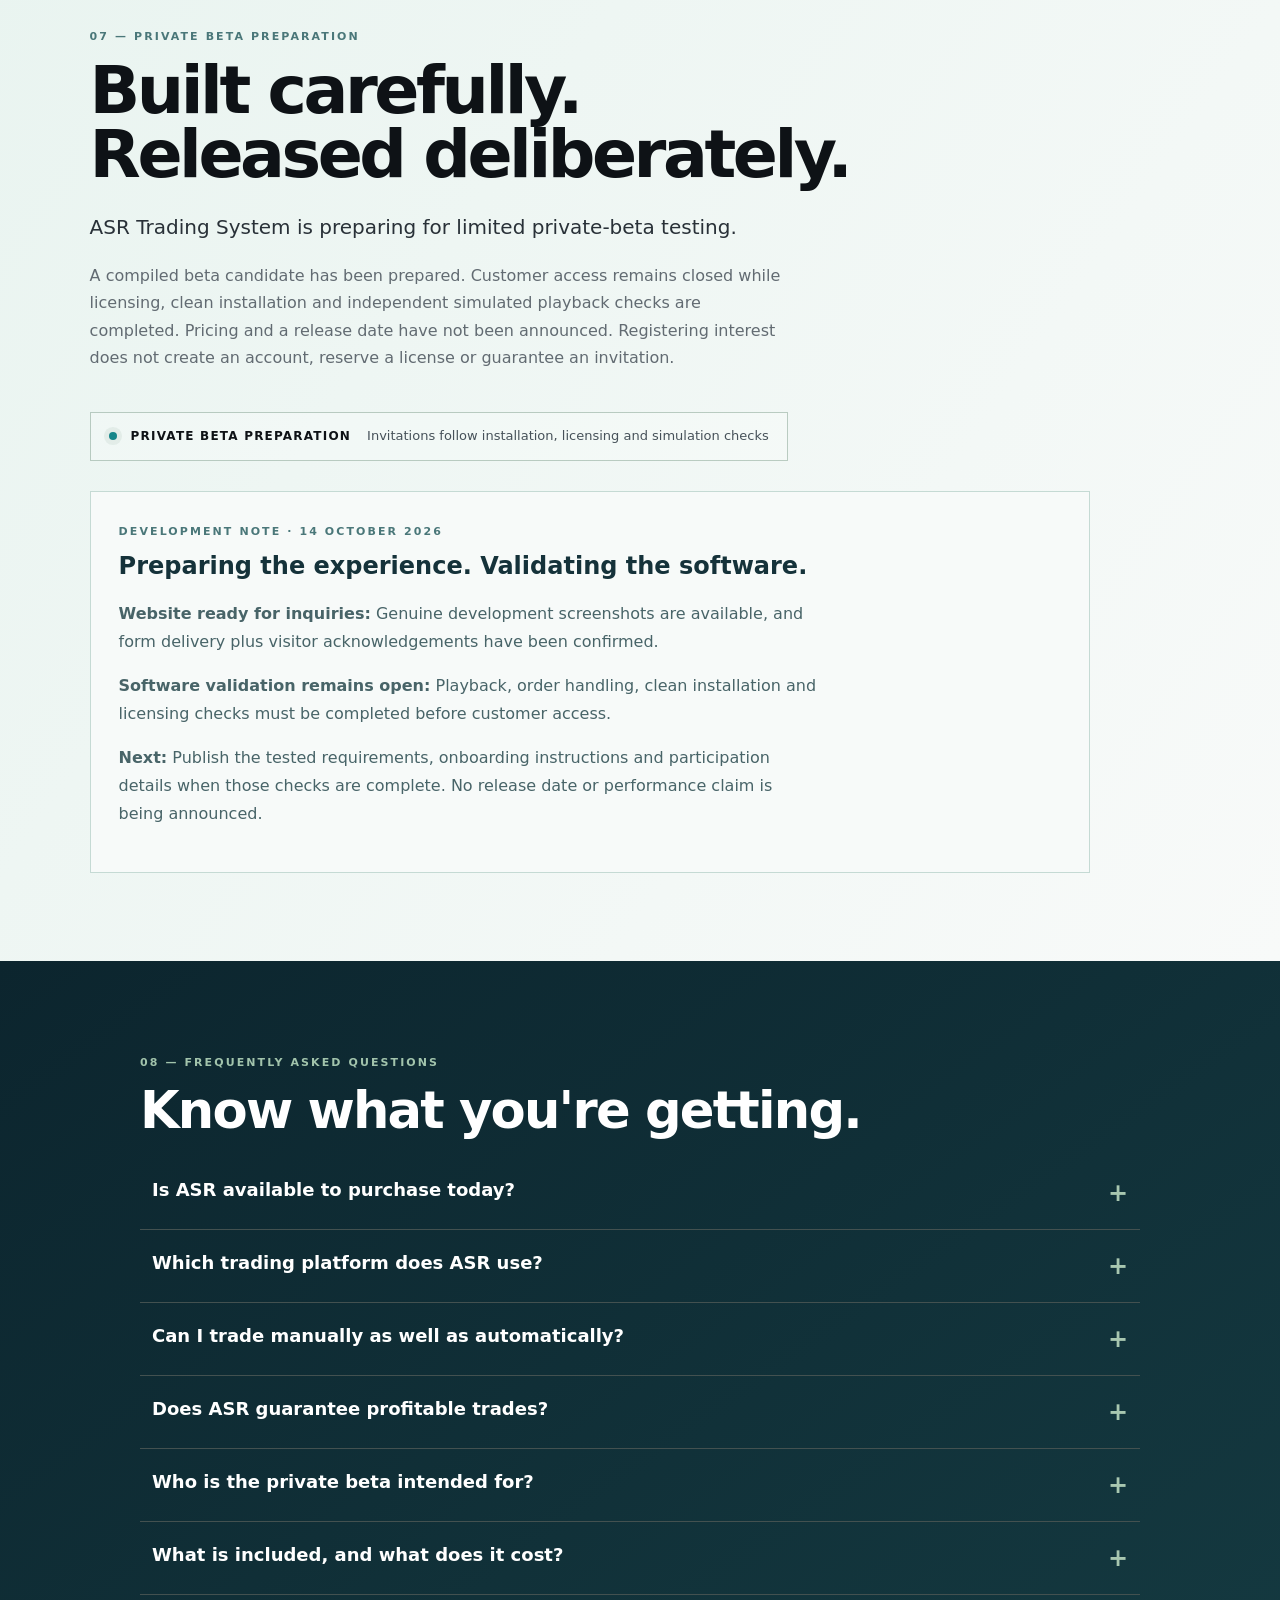
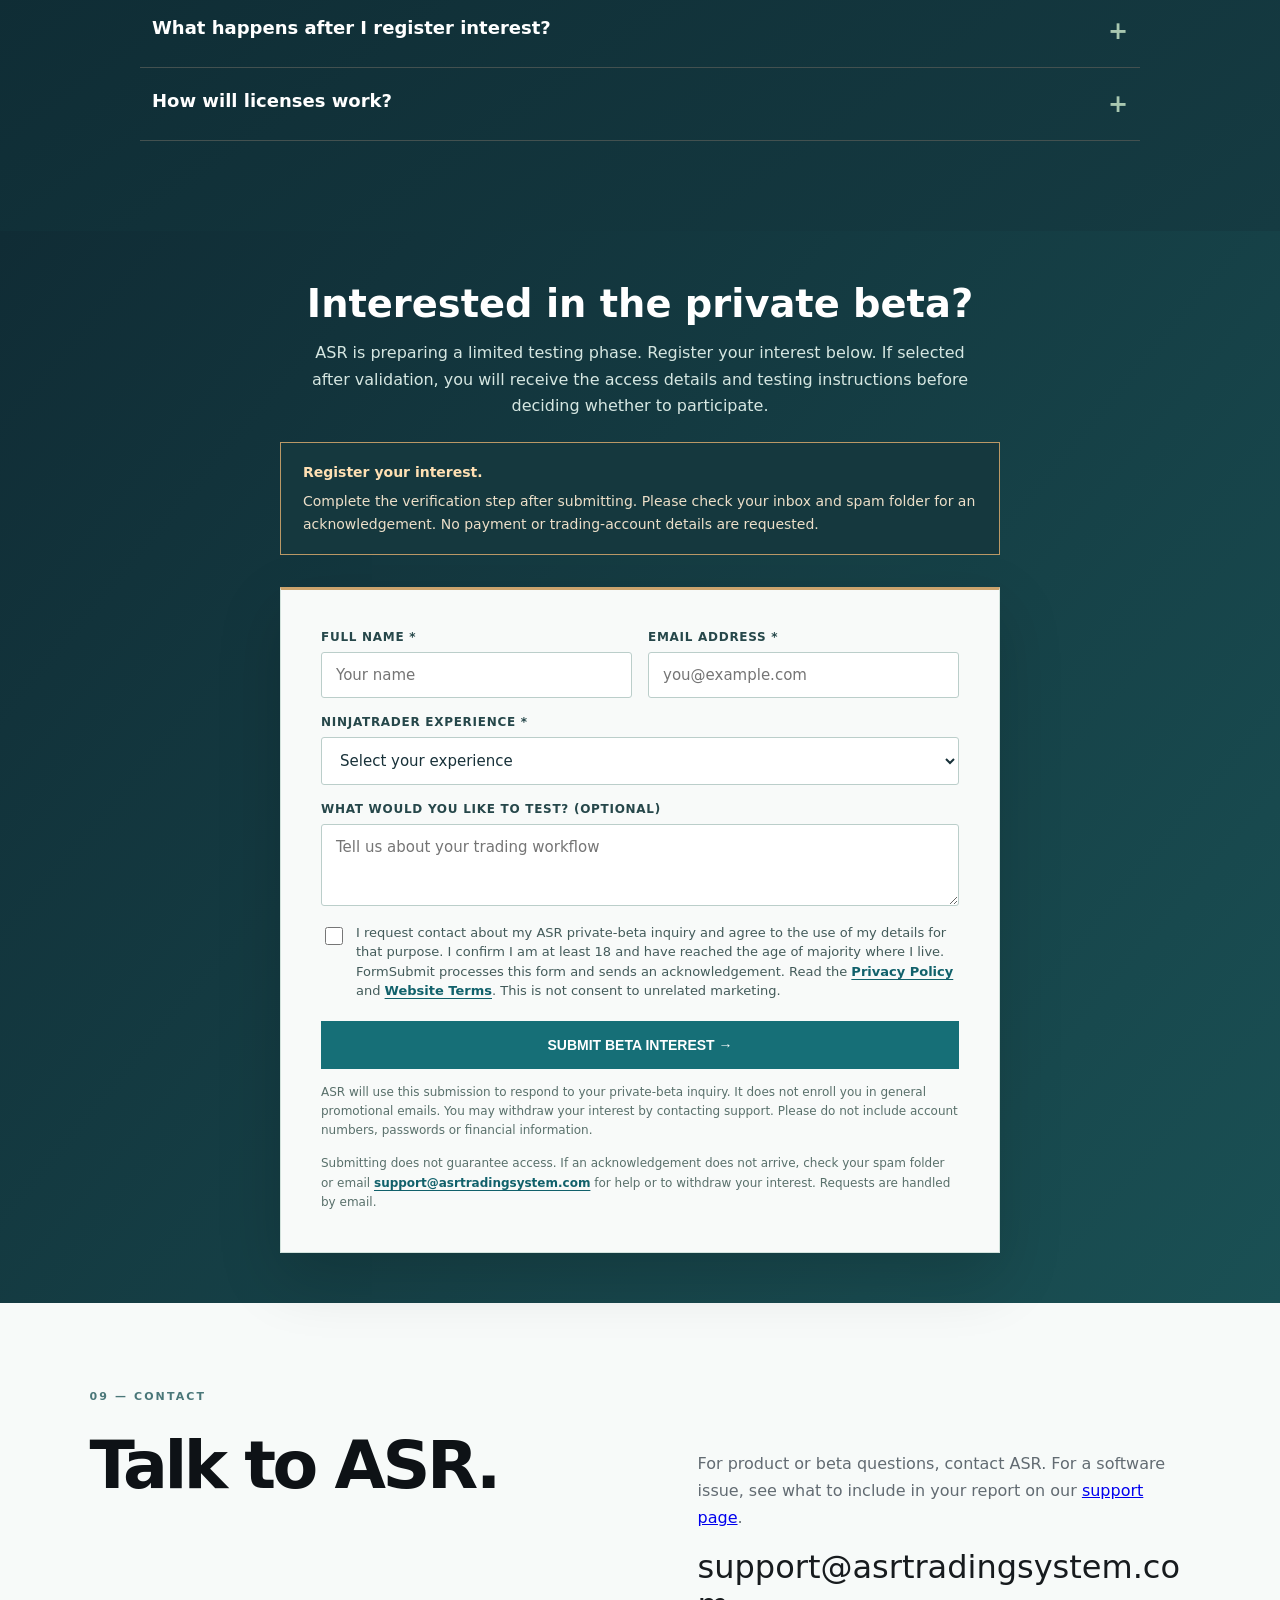
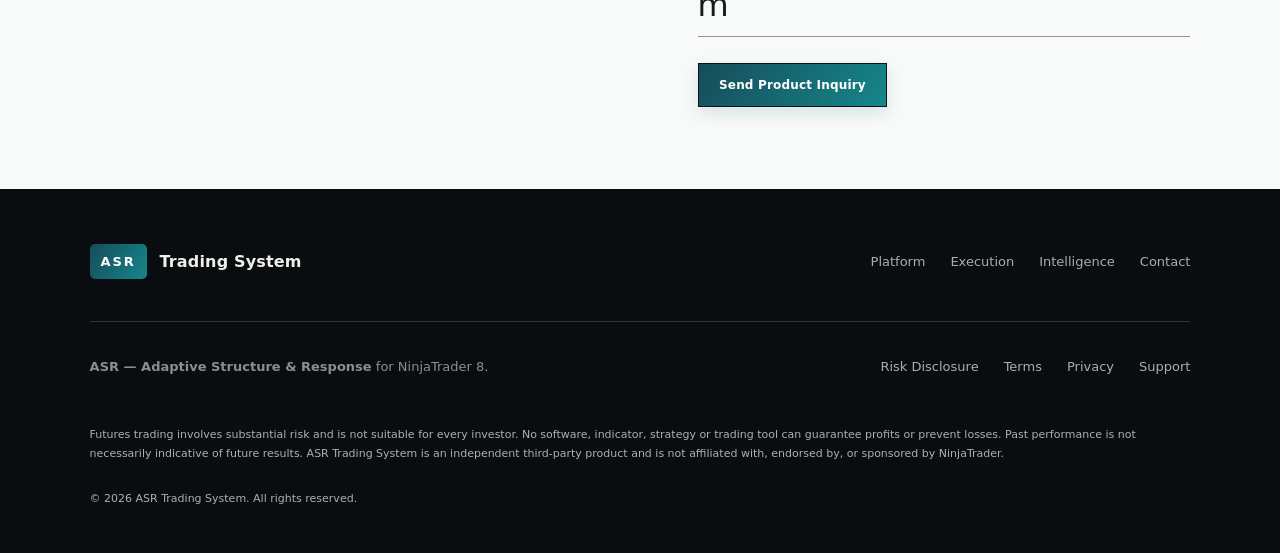
==== commit a93eea52: "Clarify beta inquiry data use and privacy guidance at submission" ====
--- a/index.html
+++ b/index.html
@@ -175,7 +175,7 @@
 <section class="philosophy" id="philosophy"><div><span class="section-label light">06 — DESIGN PHILOSOPHY</span><h2>Built to earn your trust.</h2><p style="max-width:680px;color:#c7d9da;font-size:17px;line-height:1.75">We’re building ASR to be something we can proudly put our name on—with thoughtful design, honest communication and a commitment to testing before release. Our goal is to earn respect through the quality of our work.</p></div><div class="principles"><p><b>Clarity</b><span>Information should be readable without overwhelming the chart.</span></p><p><b>Control</b><span>Automation should remain configurable by the trader.</span></p><p><b>Integration</b><span>Bars, analysis and execution should behave as one environment.</span></p><p><b>Discipline</b><span>Risk and execution controls are part of the workflow—not an afterthought.</span></p></div></section>
 <section class="section release" id="release"><div><span class="section-label">07 — PRIVATE BETA PREPARATION</span><h2>Built carefully.<br>Released deliberately.</h2><p class="large-copy">ASR Trading System is preparing for limited private-beta testing.</p><p>A compiled beta candidate has been prepared. Customer access remains closed while licensing, clean installation and independent simulated playback checks are completed. Pricing and a release date have not been announced. Registering interest does not create an account, reserve a license or guarantee an invitation.</p><div class="release-badge"><i></i><div><b>PRIVATE BETA PREPARATION</b><span>Invitations follow installation, licensing and simulation checks</span></div></div><div class="development-update"><span class="section-label">DEVELOPMENT NOTE · <time datetime="2026-10-14">14 OCTOBER 2026</time></span><h3>Preparing the experience. Validating the software.</h3><p><strong>Website ready for inquiries:</strong> Genuine development screenshots are available, and form delivery plus visitor acknowledgements have been confirmed.</p><p><strong>Software validation remains open:</strong> Playback, order handling, clean installation and licensing checks must be completed before customer access.</p><p><strong>Next:</strong> Publish the tested requirements, onboarding instructions and participation details when those checks are complete. No release date or performance claim is being announced.</p></div></div></section>
 <section class="faq-wrap" id="faq"><span class="section-label">08 — FREQUENTLY ASKED QUESTIONS</span><h2>Know what you're getting.</h2><details><summary>Is ASR available to purchase today?</summary><p>Not yet. ASR is preparing for limited private-beta testing. Public availability and pricing will be announced only after validation and vendor onboarding are complete.</p></details><details><summary>Which trading platform does ASR use?</summary><p>ASR is being developed for NinjaTrader 8 Desktop, with a focus on futures trading.</p></details><details><summary>Can I trade manually as well as automatically?</summary><p>Yes. ASR includes manual controls and configurable execution modes such as Reversal + Pullback and Momentum. Automated order handling requires careful simulation testing.</p></details><details><summary>Does ASR guarantee profitable trades?</summary><p>No. ASR provides software tools, not guaranteed outcomes. Futures trading can result in substantial losses, and simulated results may differ from live trading.</p></details><details><summary>Who is the private beta intended for?</summary><p>Futures traders who use NinjaTrader 8 and are willing to evaluate the ASR workflow in simulation and report issues. ASR requires trader supervision and configuration; the beta is not a promise of trading results.</p></details><details><summary>What is included, and what does it cost?</summary><p>The planned environment brings together ASRPriceBars, ASR indicators and execution controls. Final package contents, pricing, support and license terms will be confirmed before commercial purchase. There is currently no checkout on this website.</p></details><details><summary>What happens after I register interest?</summary><p>Interest is not an invitation or a license reservation. After installation, licensing and simulation checks, selected testers will receive participation details. You will receive an automatic email acknowledging your submission. Check your spam folder if it does not arrive. For help, email support@asrtradingsystem.com.</p></details><details><summary>How will licenses work?</summary><p>Licensing integration is under validation. Device restrictions, customer activation and renewal procedures will be confirmed before customer release.</p></details></section>
-<section class="beta-invite" id="beta"><h2>Interested in the private beta?</h2><p>ASR is preparing a limited testing phase. Register your interest below. If selected after validation, you will receive the access details and testing instructions before deciding whether to participate.</p><p class="contact-notice"><strong>Register your interest.</strong> Complete the verification step after submitting. Please check your inbox and spam folder for an acknowledgement. No payment or trading-account details are requested.</p><form class="beta-form" action="https://formsubmit.co/support@asrtradingsystem.com" method="POST"><input type="hidden" name="Form notice version" value="2026-10-14"><input type="hidden" name="_subject" value="ASR Private Beta Interest — Website Form"><input type="hidden" name="_captcha" value="true"><input type="hidden" name="_next" value="https://asrtradingsystem.com/thank-you.html"><input type="hidden" name="_autoresponse" value="Thank you for registering your interest in the ASR Trading System private beta. This automatic email acknowledges your form submission; it is not an invitation, license reservation or guarantee of access. ASR is still completing validation. If selected, you will receive participation details and testing instructions before deciding whether to join. For questions or to withdraw your beta interest, email support@asrtradingsystem.com. Privacy information: https://asrtradingsystem.com/privacy.html. — ASR Trading System"><input type="text" name="_honey" style="display:none" tabindex="-1" autocomplete="off"><div class="beta-form-grid"><div class="beta-field"><label for="beta-name">FULL NAME *</label><input id="beta-name" name="Name" type="text" autocomplete="name" maxlength="100" required placeholder="Your name"></div><div class="beta-field"><label for="beta-email">EMAIL ADDRESS *</label><input id="beta-email" name="email" type="email" autocomplete="email" maxlength="180" required placeholder="you@example.com"></div></div><div class="beta-field"><label for="beta-experience">NINJATRADER EXPERIENCE *</label><select id="beta-experience" name="NinjaTrader experience" required><option value="" selected disabled>Select your experience</option><option>New to NinjaTrader</option><option>Less than 1 year</option><option>1–3 years</option><option>3+ years</option></select></div><div class="beta-field"><label for="beta-message">WHAT WOULD YOU LIKE TO TEST? (OPTIONAL)</label><textarea id="beta-message" name="Testing interests" rows="3" maxlength="1000" placeholder="Tell us about your trading workflow"></textarea></div><label class="beta-consent"><input type="checkbox" name="Consent" value="I request contact about my ASR private-beta inquiry; I confirm adult eligibility and acknowledge the Privacy Policy and Website Terms dated 2026-10-14. No unrelated marketing consent." required><span>I request contact about my ASR private-beta inquiry and agree to the use of my details for that purpose. I confirm I am at least 18 and have reached the age of majority where I live. FormSubmit processes this form and sends an acknowledgement. Read the <a href="privacy.html">Privacy Policy</a> and <a href="terms.html">Website Terms</a>. This is not consent to unrelated marketing.</span></label><button type="submit">SUBMIT BETA INTEREST →</button><p class="form-fine">Submitting does not guarantee access. If an acknowledgement does not arrive, check your spam folder or email <a href="mailto:support@asrtradingsystem.com?subject=ASR%20Private%20Beta%20Interest">support@asrtradingsystem.com</a> for help or to withdraw your interest. Requests are handled by email.</p></form></section>
+<section class="beta-invite" id="beta"><h2>Interested in the private beta?</h2><p>ASR is preparing a limited testing phase. Register your interest below. If selected after validation, you will receive the access details and testing instructions before deciding whether to participate.</p><p class="contact-notice"><strong>Register your interest.</strong> Complete the verification step after submitting. Please check your inbox and spam folder for an acknowledgement. No payment or trading-account details are requested.</p><form class="beta-form" action="https://formsubmit.co/support@asrtradingsystem.com" method="POST"><input type="hidden" name="Form notice version" value="2026-10-14"><input type="hidden" name="_subject" value="ASR Private Beta Interest — Website Form"><input type="hidden" name="_captcha" value="true"><input type="hidden" name="_next" value="https://asrtradingsystem.com/thank-you.html"><input type="hidden" name="_autoresponse" value="Thank you for registering your interest in the ASR Trading System private beta. This automatic email acknowledges your form submission; it is not an invitation, license reservation or guarantee of access. ASR is still completing validation. If selected, you will receive participation details and testing instructions before deciding whether to join. For questions or to withdraw your beta interest, email support@asrtradingsystem.com. Privacy information: https://asrtradingsystem.com/privacy.html. — ASR Trading System"><input type="text" name="_honey" style="display:none" tabindex="-1" autocomplete="off"><div class="beta-form-grid"><div class="beta-field"><label for="beta-name">FULL NAME *</label><input id="beta-name" name="Name" type="text" autocomplete="name" maxlength="100" required placeholder="Your name"></div><div class="beta-field"><label for="beta-email">EMAIL ADDRESS *</label><input id="beta-email" name="email" type="email" autocomplete="email" maxlength="180" required placeholder="you@example.com"></div></div><div class="beta-field"><label for="beta-experience">NINJATRADER EXPERIENCE *</label><select id="beta-experience" name="NinjaTrader experience" required><option value="" selected disabled>Select your experience</option><option>New to NinjaTrader</option><option>Less than 1 year</option><option>1–3 years</option><option>3+ years</option></select></div><div class="beta-field"><label for="beta-message">WHAT WOULD YOU LIKE TO TEST? (OPTIONAL)</label><textarea id="beta-message" name="Testing interests" rows="3" maxlength="1000" placeholder="Tell us about your trading workflow"></textarea></div><label class="beta-consent"><input type="checkbox" name="Consent" value="I request contact about my ASR private-beta inquiry; I confirm adult eligibility and acknowledge the Privacy Policy and Website Terms dated 2026-10-14. No unrelated marketing consent." required><span>I request contact about my ASR private-beta inquiry and agree to the use of my details for that purpose. I confirm I am at least 18 and have reached the age of majority where I live. FormSubmit processes this form and sends an acknowledgement. Read the <a href="privacy.html">Privacy Policy</a> and <a href="terms.html">Website Terms</a>. This is not consent to unrelated marketing.</span></label><button type="submit">SUBMIT BETA INTEREST →</button><p class="form-fine">ASR will use this submission to respond to your private-beta inquiry. It does not enroll you in general promotional emails. You may withdraw your interest by contacting support. Please do not include account numbers, passwords or financial information.</p><p class="form-fine">Submitting does not guarantee access. If an acknowledgement does not arrive, check your spam folder or email <a href="mailto:support@asrtradingsystem.com?subject=ASR%20Private%20Beta%20Interest">support@asrtradingsystem.com</a> for help or to withdraw your interest. Requests are handled by email.</p></form></section>
 <section class="contact section" id="contact"><span class="section-label">09 — CONTACT</span><div class="contact-grid"><h2>Talk to ASR.</h2><div><p>For product or beta questions, contact ASR. For a software issue, see what to include in your report on our <a href="support.html">support page</a>.</p><a class="email" href="mailto:support@asrtradingsystem.com">support@asrtradingsystem.com</a><a class="btn primary" href="mailto:support@asrtradingsystem.com?subject=ASR%20Product%20Inquiry">Send Product Inquiry</a></div></div></section>
 </main>
 <footer><div class="footer-top"><a class="brand footer-brand" href="#top"><span class="mark">ASR</span><span>Trading System</span></a><div class="footer-nav"><a href="#platform">Platform</a><a href="#execution">Execution</a><a href="#intelligence">Intelligence</a><a href="#contact">Contact</a></div></div><div class="footer-mid"><p><b>ASR — Adaptive Structure &amp; Response</b> for NinjaTrader 8.</p><div class="legal"><a href="risk.html">Risk Disclosure</a><a href="terms.html">Terms</a><a href="privacy.html">Privacy</a><a href="support.html">Support</a></div></div><p class="fine">Futures trading involves substantial risk and is not suitable for every investor. No software, indicator, strategy or trading tool can guarantee profits or prevent losses. Past performance is not necessarily indicative of future results. ASR Trading System is an independent third-party product and is not affiliated with, endorsed by, or sponsored by NinjaTrader.</p><p class="copy">© 2026 ASR Trading System. All rights reserved.</p></footer>
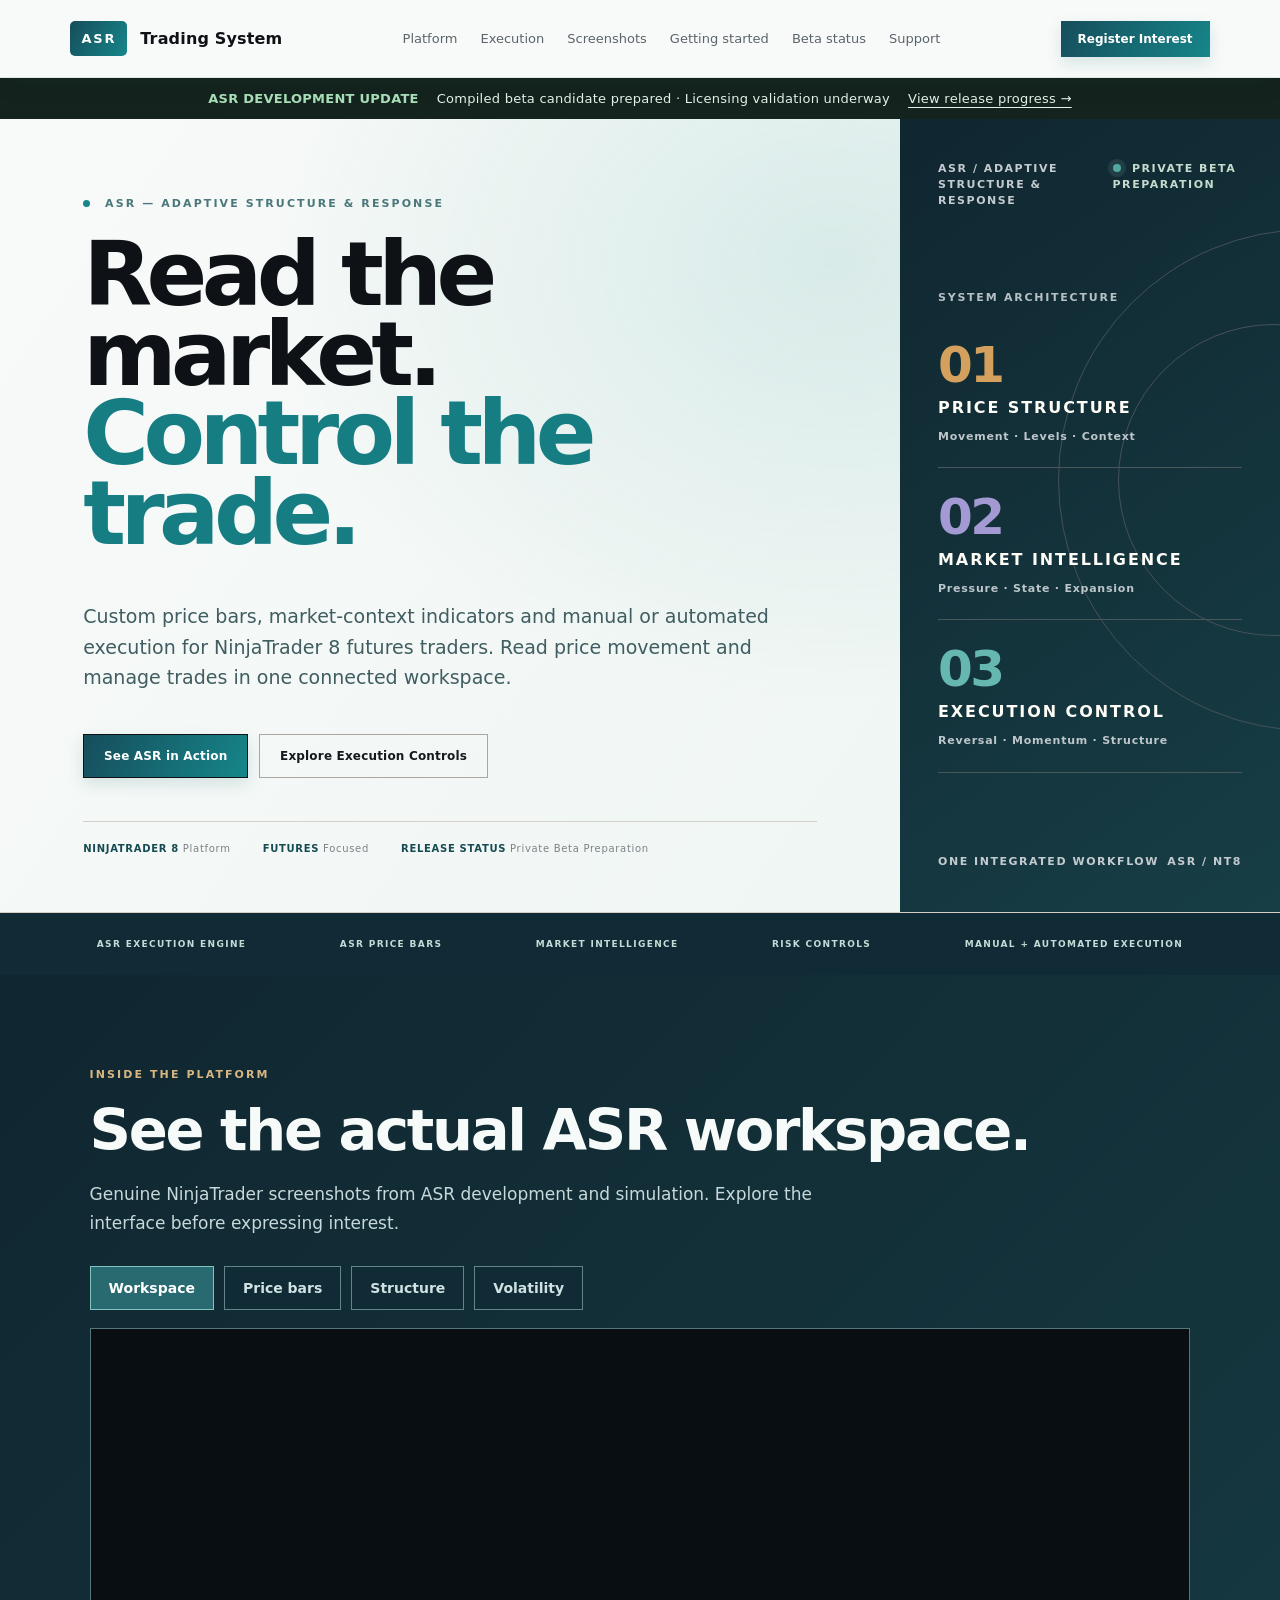
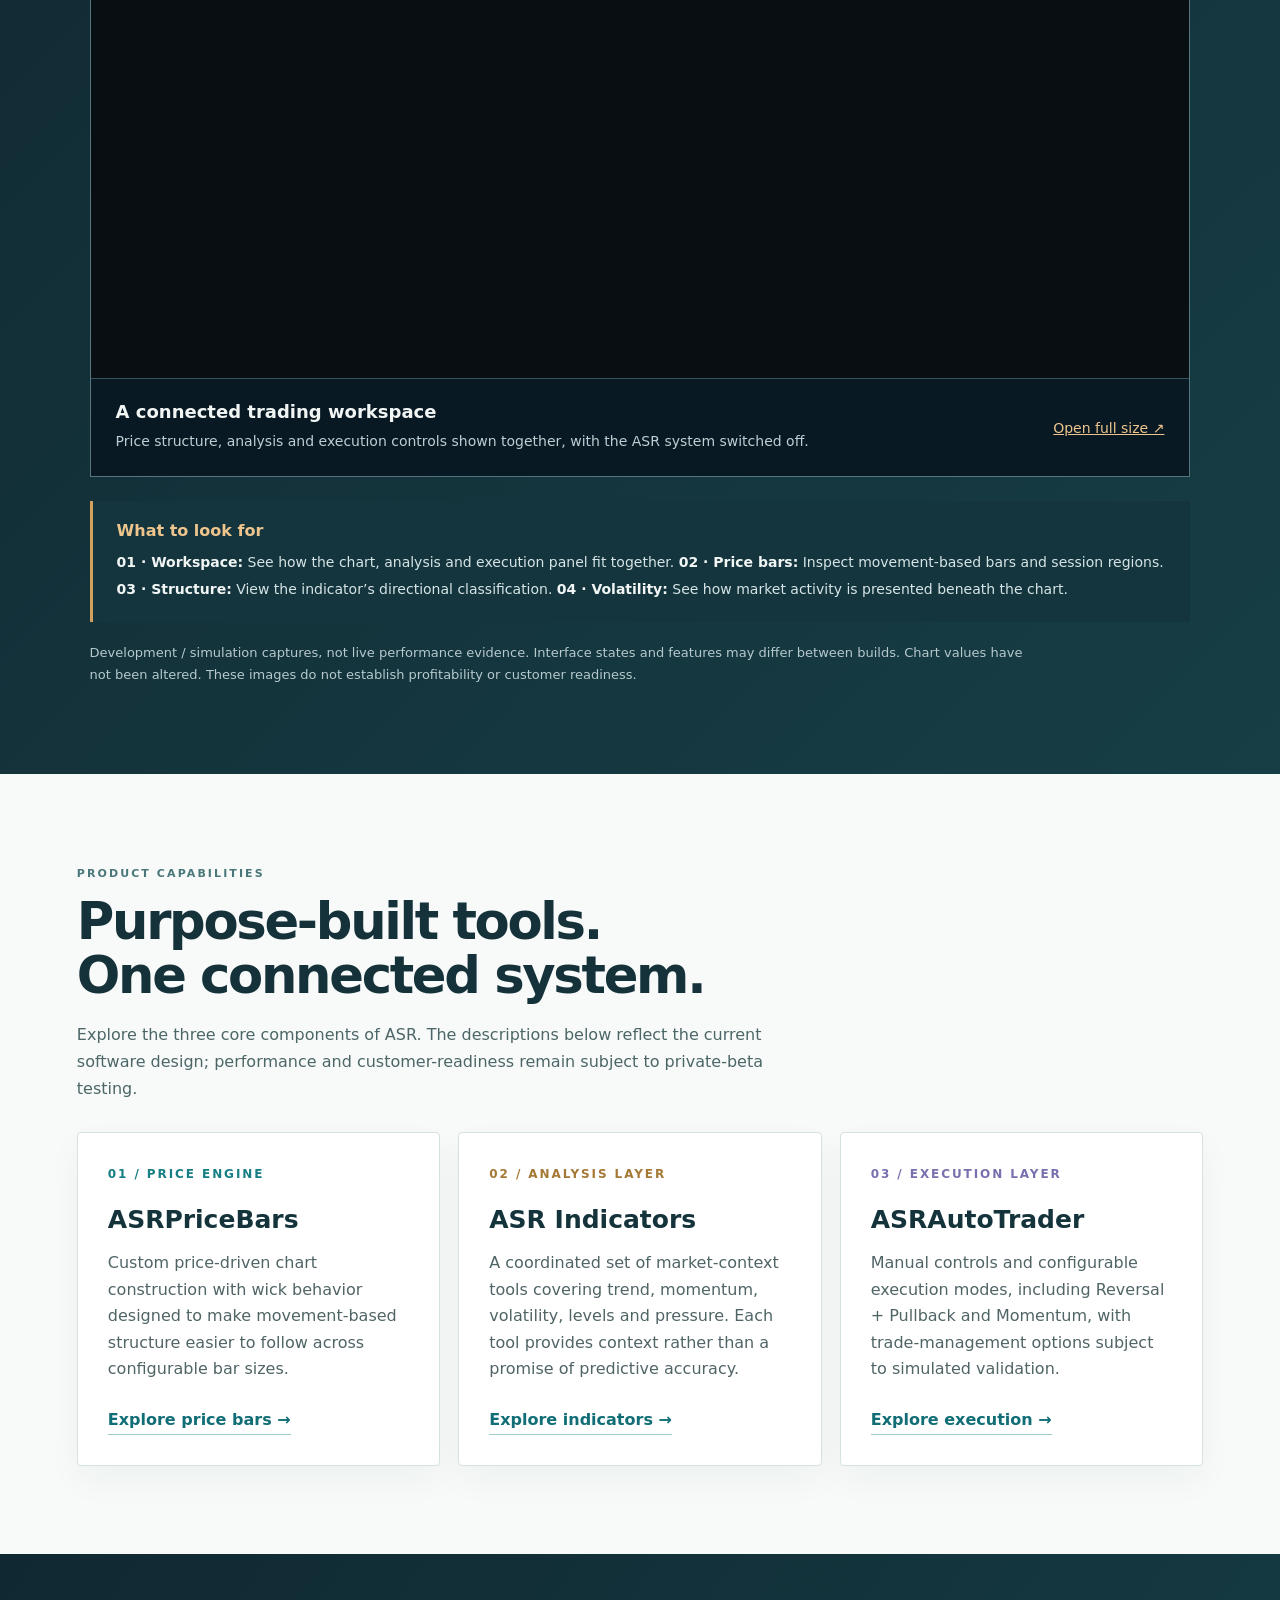
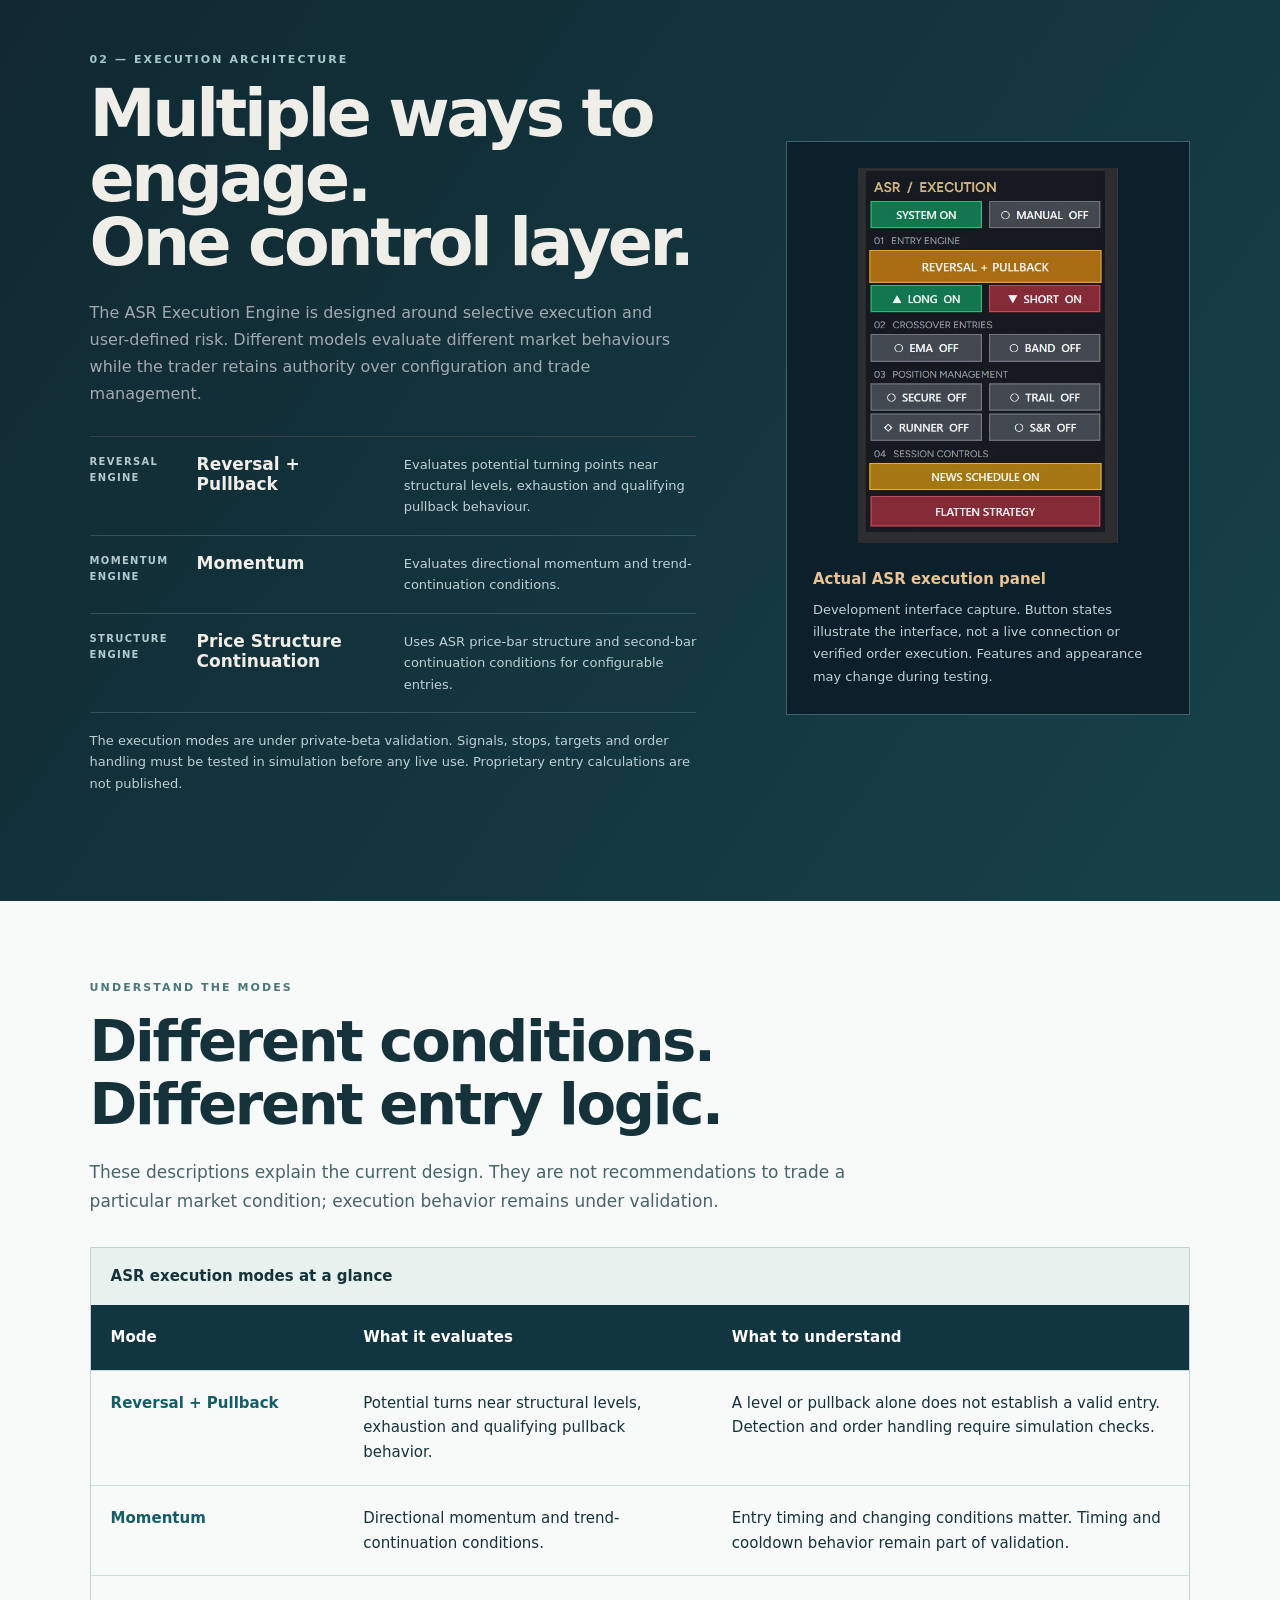
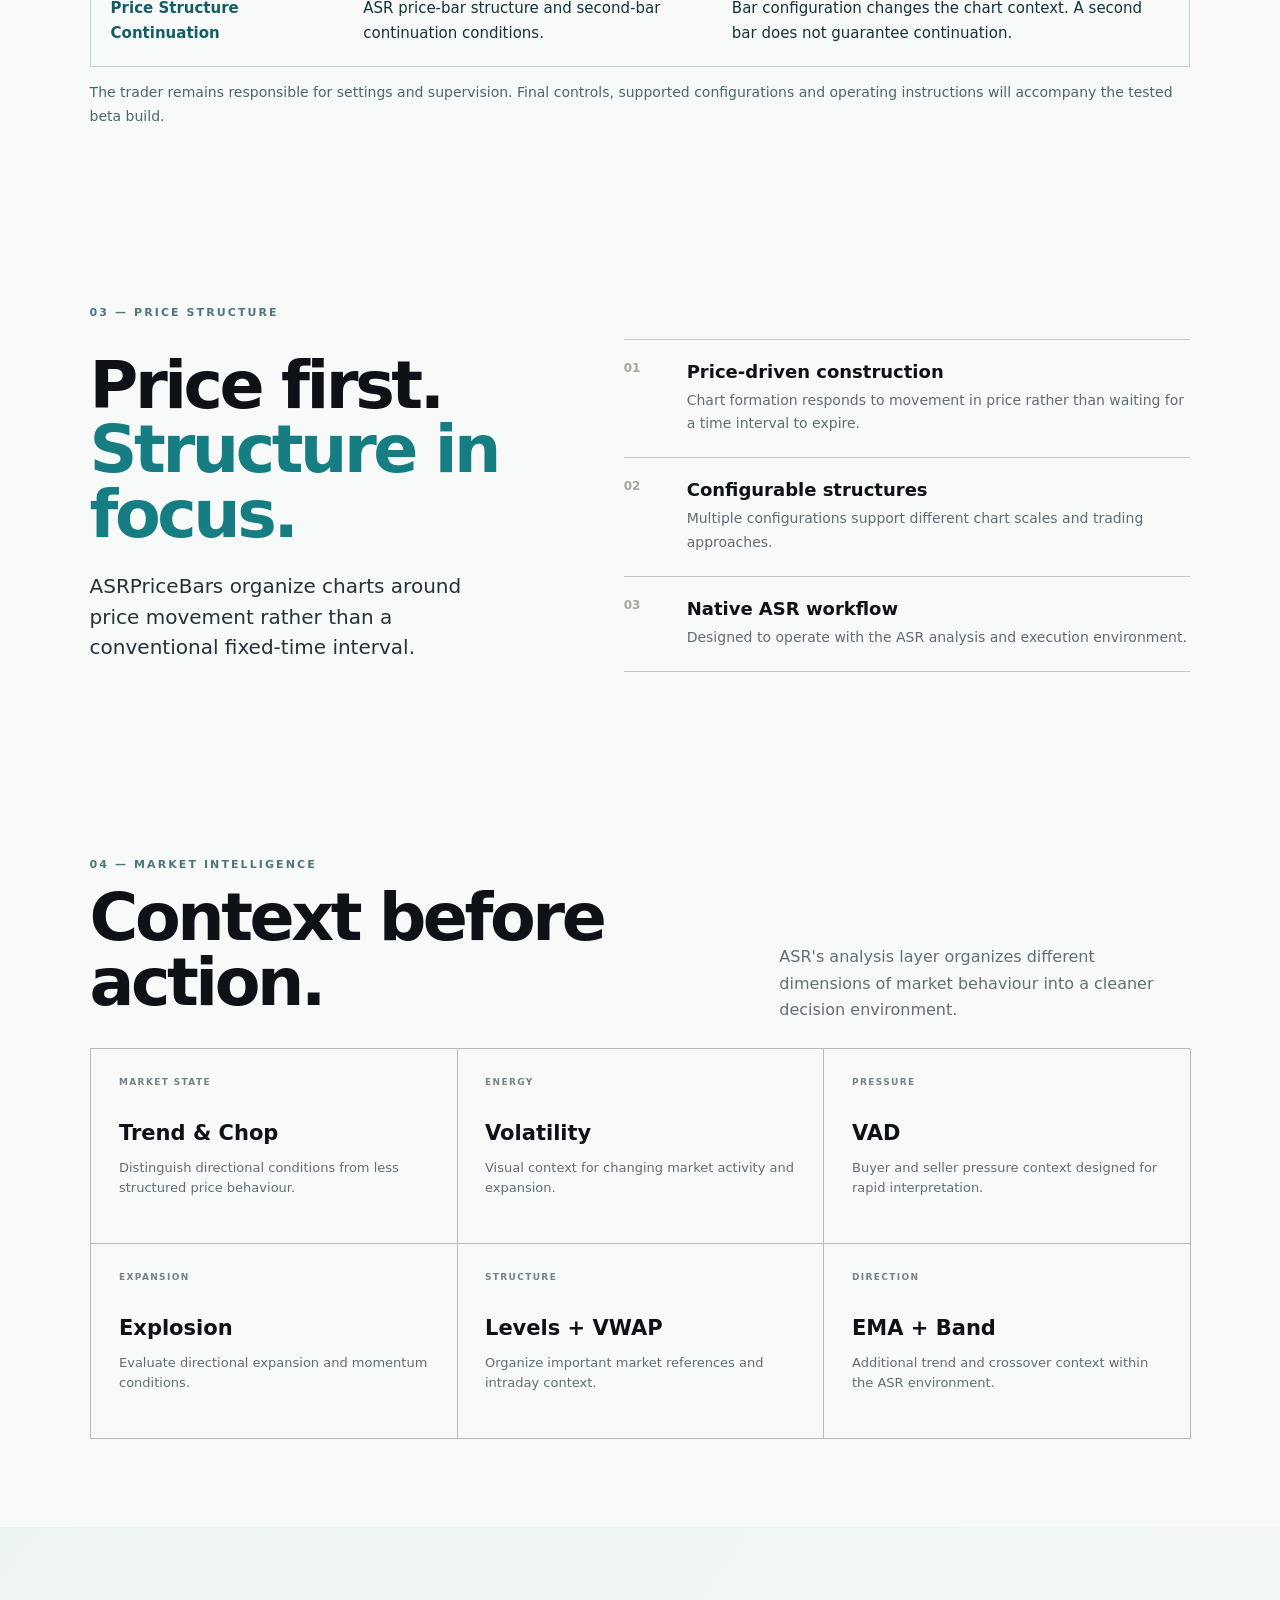
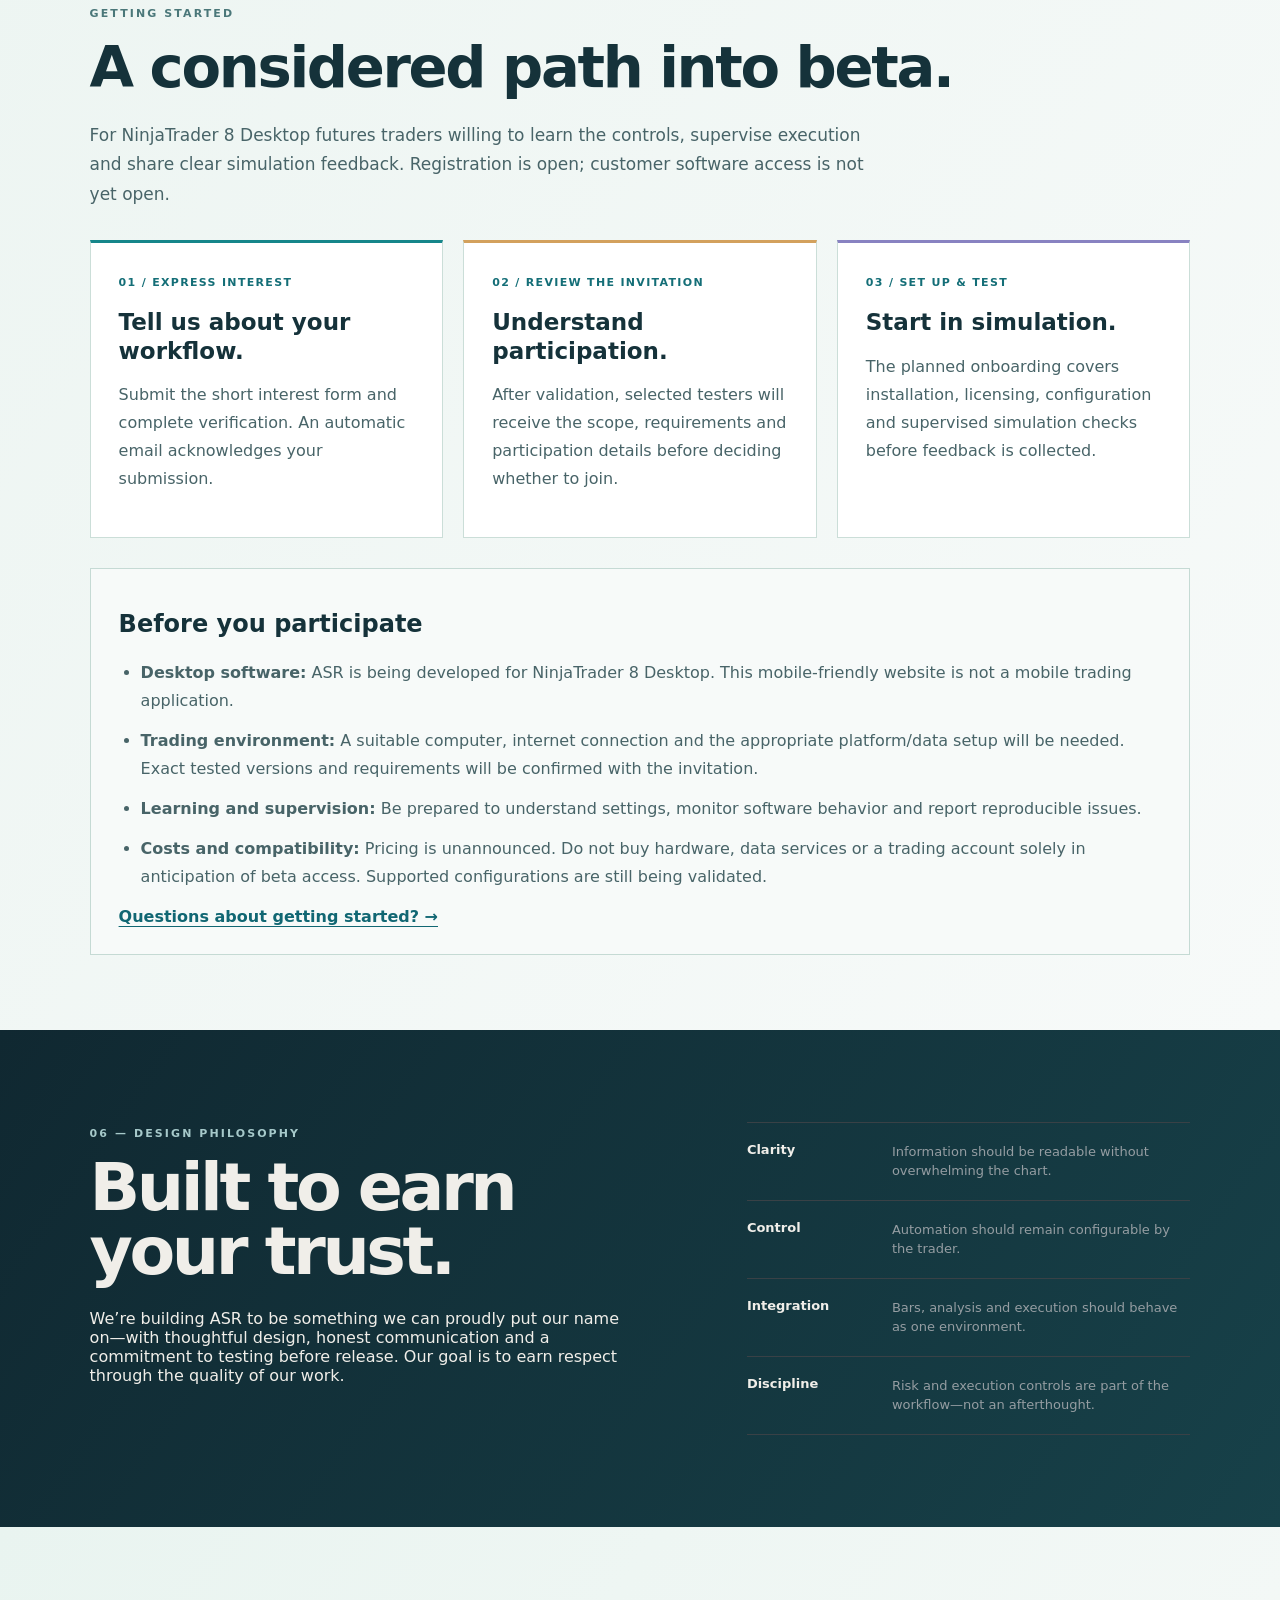
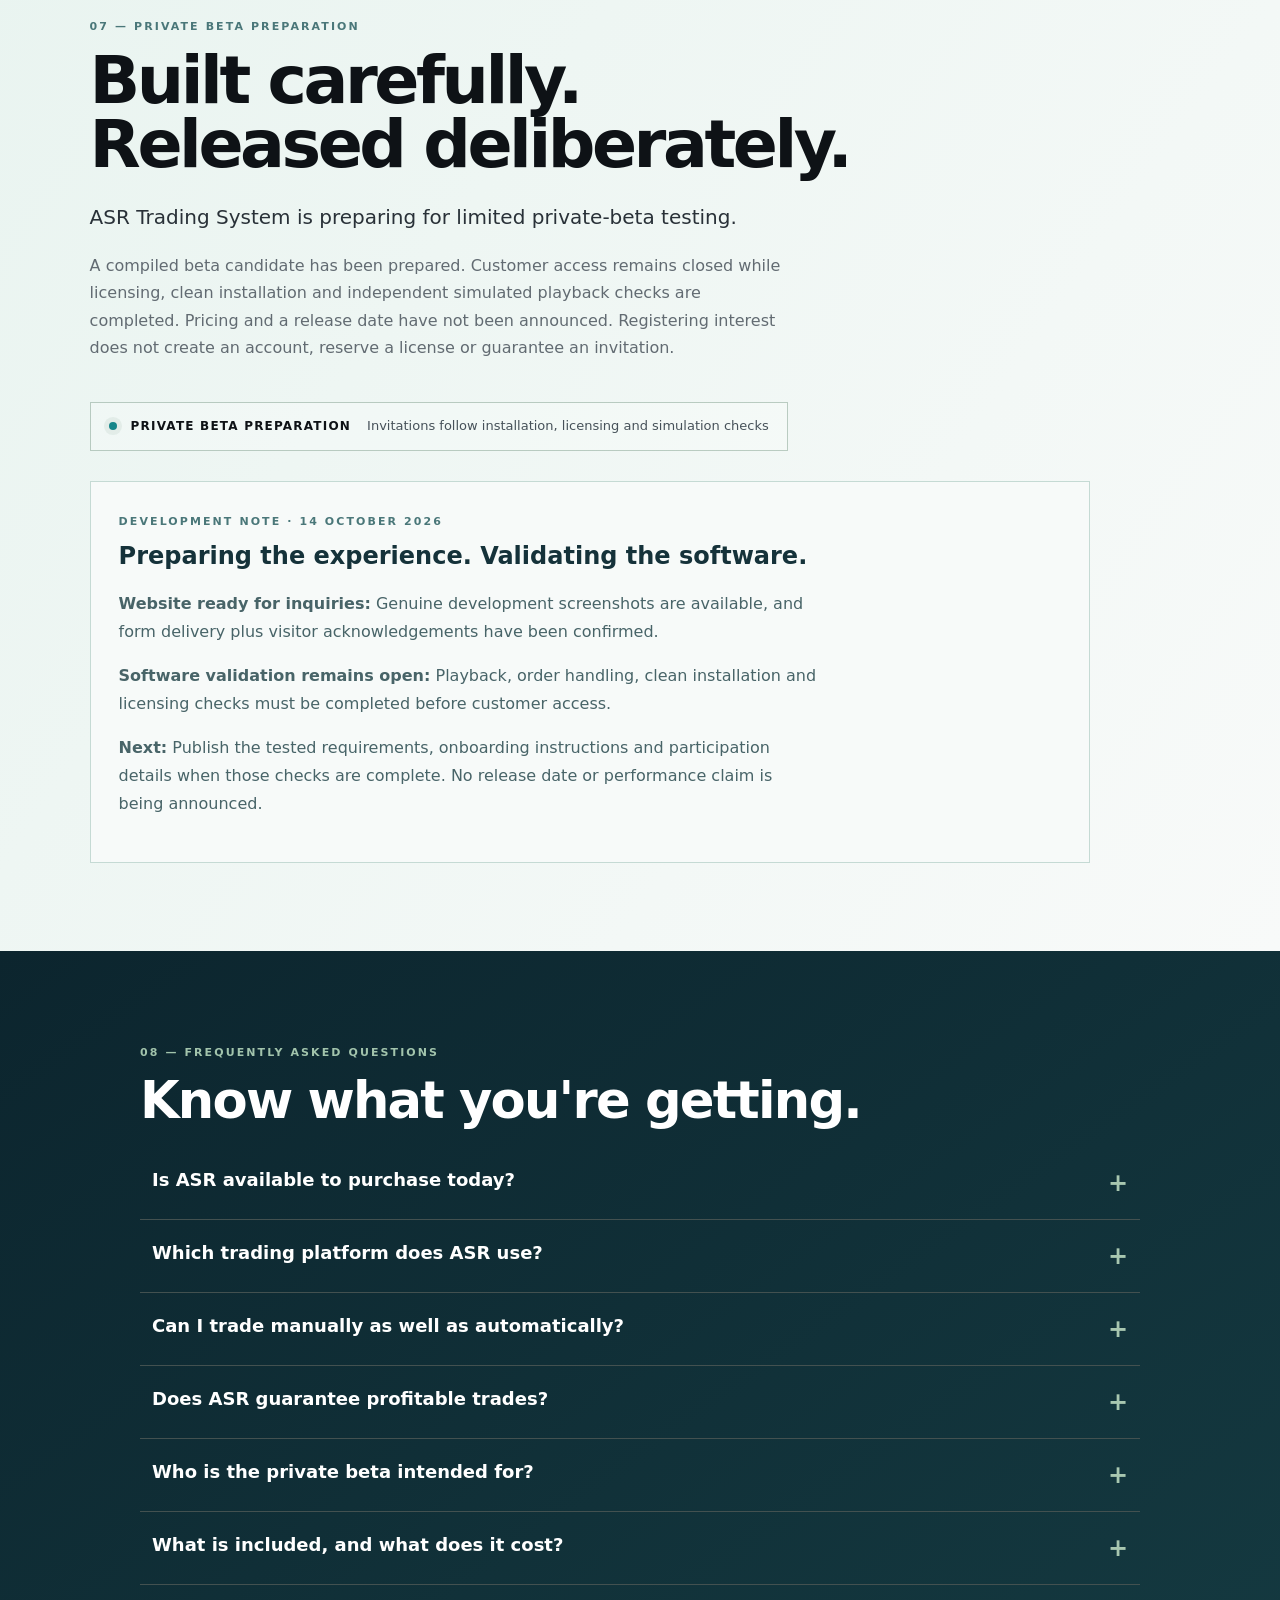
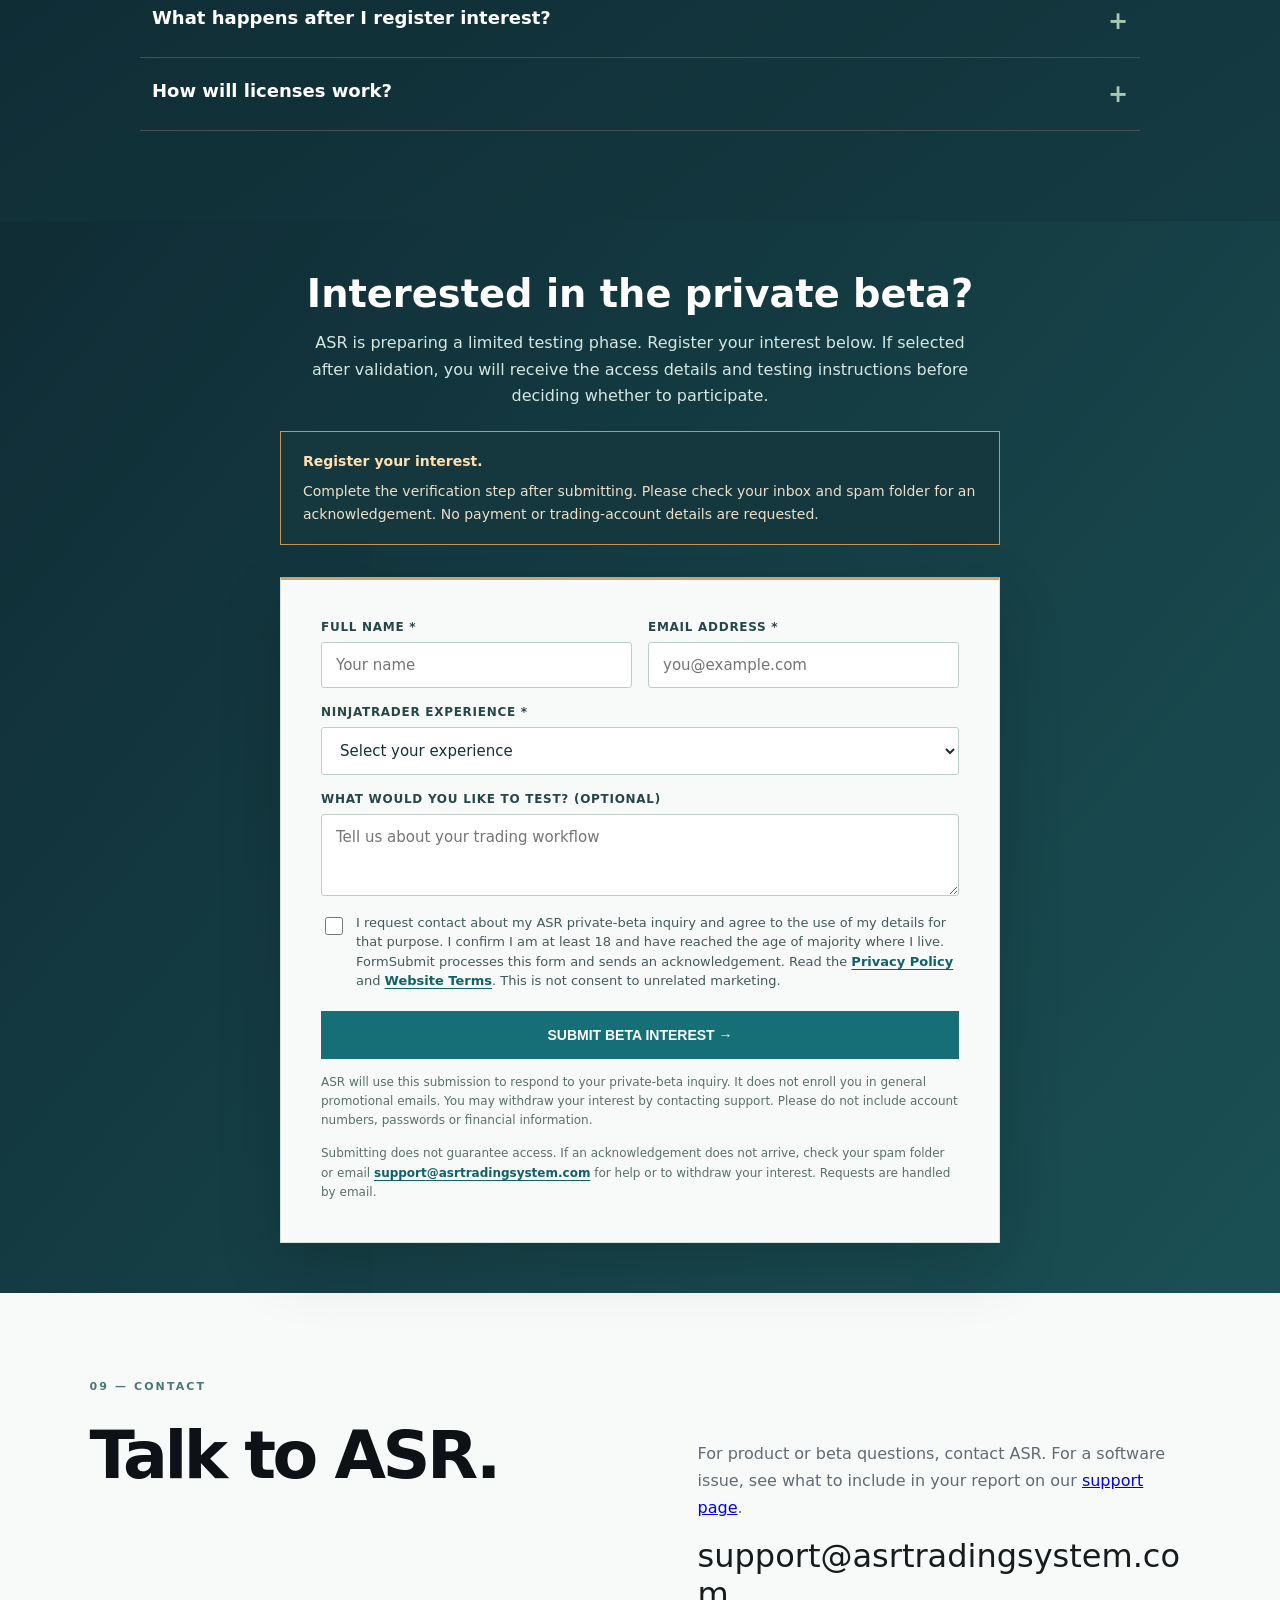
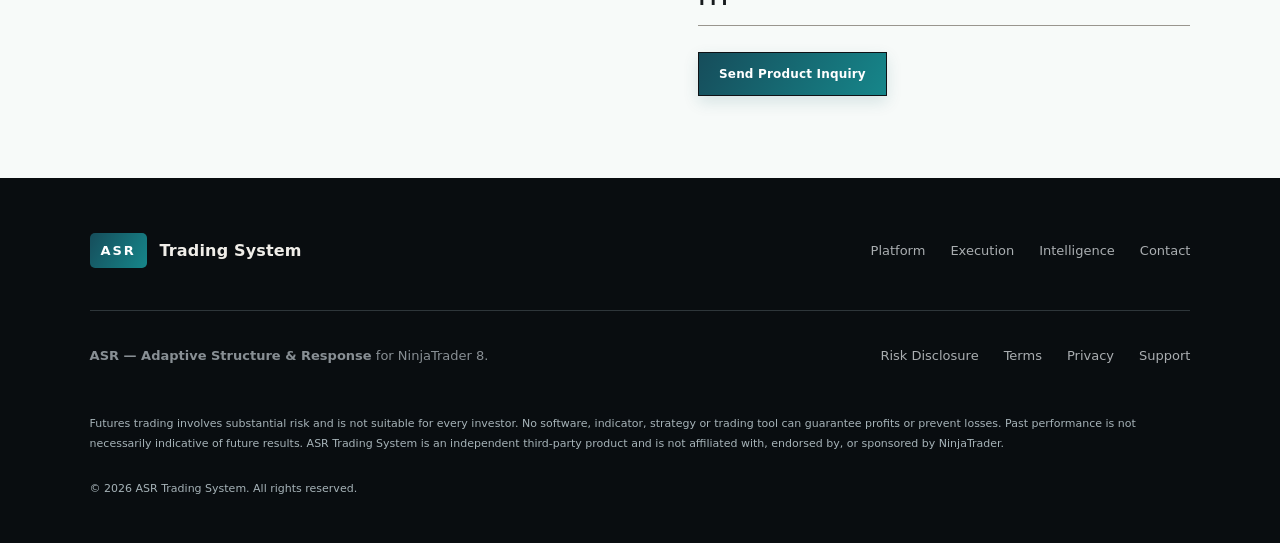
==== commit 7b3d4f5f: "Harden index.html with restrictive CSP and referrer policy" ====
--- a/index.html
+++ b/index.html
@@ -1,7 +1,7 @@
 <!doctype html>
 <html lang="en">
 <head>
-<meta charset="utf-8"><meta name="viewport" content="width=device-width,initial-scale=1">
+<meta charset="utf-8"><meta http-equiv="Content-Security-Policy" content="default-src 'none'; script-src 'self'; script-src-attr 'none'; style-src 'self'; style-src-attr 'none'; img-src 'self'; font-src 'self'; connect-src 'none'; object-src 'none'; frame-src 'none'; base-uri 'none'; form-action 'self' https://formsubmit.co; upgrade-insecure-requests"><meta name="referrer" content="strict-origin-when-cross-origin"><meta name="viewport" content="width=device-width,initial-scale=1">
 <title>ASR Trading System | Adaptive Structure & Response</title>
 <meta name="description" content="ASR Trading System develops professional NinjaTrader 8 futures trading software combining adaptive price structure, market intelligence and configurable execution control.">
 <link rel="stylesheet" href="styles.css">
@@ -11,143 +11,7 @@
 <meta property="og:description" content="Explore the actual ASR NinjaTrader 8 workspace. Custom price bars, market-context indicators and configurable execution. Private beta in preparation.">
 <meta property="og:url" content="https://asrtradingsystem.com/">
 <meta property="og:type" content="website">
-<style>
-/* Final vendor-review legibility pass */
-.hero-visual{background:#10161a!important;color:#fff!important}
-.visual-top,.visual-foot{color:#c4cbd0!important;font-size:11px!important;line-height:1.45!important;letter-spacing:.14em!important;font-weight:800!important}
-.live{color:#c5dccd!important;font-size:11px!important}.live i{width:8px!important;height:8px!important;box-shadow:0 0 0 5px rgba(134,164,147,.16)!important}
-.visual-core>small{display:block;color:#b7c0c6!important;font-size:11px!important;line-height:1.4!important;font-weight:750!important;letter-spacing:.16em!important;margin-bottom:10px!important}
-.workflow-item{padding:24px 0 22px!important;border-bottom:1px solid #4a555c!important}
-.workflow-item strong{color:#758087!important;font-size:50px!important;font-weight:800!important;line-height:1!important}
-.workflow-item p{color:#fffdf7!important;font-size:16px!important;line-height:1.3!important;letter-spacing:.12em!important;font-weight:850!important;margin:8px 0 10px!important}
-.workflow-item span{display:block;color:#bdc6cb!important;font-size:11px!important;line-height:1.5!important;letter-spacing:.07em!important;font-weight:550!important}
-.hero-visual:before,.hero-visual:after{border-color:#465159!important}
-.release-badge{display:inline-flex!important;align-items:center!important;gap:14px!important;margin-top:25px!important;padding:14px 18px!important;border:1px solid rgba(102,139,118,.42)!important;background:rgba(255,255,255,.20)!important;max-width:100%!important}
-.release-badge>i{display:block!important;width:8px!important;height:8px!important;min-width:8px!important;border-radius:50%!important;background:var(--accent)!important;box-shadow:0 0 0 5px rgba(102,139,118,.10)!important}
-.release-badge>div{display:flex!important;align-items:center!important;gap:16px!important;flex-wrap:wrap!important}.release-badge b{display:block!important;font-size:12px!important;line-height:1.4!important;letter-spacing:.10em!important;white-space:nowrap!important}.release-badge span{display:block!important;font-size:13px!important;line-height:1.45!important;color:#465159!important}
-@media(max-width:980px){.release-badge{width:100%!important}.release-badge>div{gap:7px!important}.release-badge b,.release-badge span{width:100%!important}.hero-visual{display:none!important}}
-
-/* Beta experience enhancements */
-.beta-banner{background:#14231e;color:#e5f2e9;padding:13px 6%;display:flex;gap:18px;align-items:center;justify-content:center;flex-wrap:wrap;font-size:13px;letter-spacing:.02em}
-.beta-banner strong{color:#a9dfb8}.beta-banner a{color:#e5f2e9;text-decoration:underline;text-underline-offset:4px}
-.journey{background:#f5f5f0;padding:90px max(6%,calc((100% - 1200px)/2));color:#1d2828}
-.journey h2,.faq-wrap h2{font-size:clamp(30px,4vw,52px);line-height:1.12;letter-spacing:-.035em;margin:12px 0 18px}
-.journey-lead{max-width:680px;line-height:1.7;color:#4c5a57}
-.journey-grid{display:grid;grid-template-columns:repeat(3,minmax(0,1fr));gap:18px;margin-top:32px}
-.journey-card{border:1px solid #d7dfd8;background:#fff;padding:30px;min-height:250px;transition:transform .2s,box-shadow .2s}
-.journey-card:hover{transform:translateY(-5px);box-shadow:0 18px 40px rgba(14,37,27,.10)}
-.journey-card small{font-size:12px;color:#577b65;font-weight:800;letter-spacing:.14em}
-.journey-card h3{font-size:25px;margin:20px 0 12px;color:#1b2926}
-.journey-card p{line-height:1.65;color:#53605b}
-.faq-wrap{padding:90px max(6%,calc((100% - 1000px)/2));background:#10191a;color:#fff}
-.faq-wrap .section-label{color:#a2c4ac}
-.faq-wrap details{border-bottom:1px solid #435150;padding:22px 0}
-.faq-wrap summary{cursor:pointer;font-size:18px;font-weight:700;list-style:none;display:flex;justify-content:space-between;gap:20px}
-.faq-wrap summary:after{content:'+';color:#a8c7b0;font-size:24px}
-.faq-wrap details[open] summary:after{content:'−'}
-.faq-wrap details p{color:#c4d0cc;max-width:760px;line-height:1.7;margin:15px 0 3px}
-.beta-invite{padding:50px 6%;background:#dce8df;color:#182921;text-align:center}
-.beta-invite h2{font-size:clamp(26px,3vw,42px);margin:0 0 14px}
-.beta-invite p{max-width:660px;margin:0 auto 22px;line-height:1.65}
-.beta-invite a{display:inline-block;background:#1b3327;color:white;padding:15px 26px;text-decoration:none;font-weight:750}
-.beta-invite a:hover{background:#315642}
-@media(max-width:800px){.journey-grid{grid-template-columns:1fr}.journey,.faq-wrap{padding:60px 6%}.journey-card{min-height:0}}
-
-/* ASR professional color refresh */
-:root{--accent:#16858b;--accent2:#54ada7;--paper:#f5f9f8;--paper2:#eaf3f0;--dark:#12313b;--dark2:#0b202a}
-.hero{background:linear-gradient(115deg,#f7fbfa,#e9f4f1)}
-.hero h1 span,.intro h2 em,.price-section h2 em{color:#16858b!important}
-.mark,.nav-cta,.btn.primary{background:#146e77!important;color:#fff!important}
-.hero-visual{background:linear-gradient(145deg,#102b36,#143c42)!important}
-.workflow-item strong{color:#63b8b1!important}
-.workflow-item:nth-child(2) strong{color:#d4a15c!important}
-.workflow-item:nth-child(3) strong{color:#9692d4!important}
-.platform-cards article{border-top:3px solid #16858b}
-.platform-cards article:nth-child(2){border-top-color:#d4a15c}
-.platform-cards article:nth-child(3){border-top-color:#7979b8}
-.execution,.philosophy{background:linear-gradient(135deg,#102630,#164149)!important}
-.intelligence{background:#f7fbfa}
-.release{background:linear-gradient(130deg,#e7f2ee,#f7faf8)}
-
-/* ASR Signature Edition — restrained institutional palette */
-:root{--accent:#16868a;--accent2:#50aaa1;--paper:#f7faf9;--paper2:#eaf2ef;--dark:#112932}
-.hero{background:radial-gradient(ellipse at 65% 18%,rgba(40,148,145,.13),transparent 48%),linear-gradient(125deg,#f8faf9,#edf5f2)}
-.hero h1 span,.intro h2 em,.price-section h2 em{color:#167d83!important}
-.mark,.nav-cta,.btn.primary{background:linear-gradient(120deg,#164d5b,#16868a)!important;color:white!important}
-.nav-cta:hover,.btn.primary:hover{filter:brightness(1.13)}
-.hero-visual{background:linear-gradient(145deg,#102630,#173e45)!important;border-color:#3a6567!important}
-.workflow-item strong{color:#65b7b0!important}
-.workflow-item:nth-child(2) strong{color:#d3a15d!important}
-.workflow-item:nth-child(3) strong{color:#a39ad3!important}
-.platform-cards article{border-top:3px solid #16868a;box-shadow:0 12px 36px rgba(20,57,59,.05)}
-.platform-cards article:nth-child(2){border-top-color:#d3a15d}
-.platform-cards article:nth-child(3){border-top-color:#8882c1}
-.execution,.philosophy{background:linear-gradient(125deg,#102831,#174149)!important}
-.intelligence{background:#f7faf9}
-.release{background:linear-gradient(125deg,#e9f4f0,#f8faf9)}
-.beta-invite{background:linear-gradient(130deg,#102c35,#1a5054);color:#f1f8f6}
-.beta-invite h2{color:#fff}
-.beta-invite p{color:#d6e7e2}
-.beta-invite a{background:linear-gradient(110deg,#d6a764,#ebc48e);color:#172e32}
-.beta-invite a:hover{background:#f0ce9b}
-.beta-form{max-width:720px;margin:32px auto 0;text-align:left;background:#f8faf9;color:#183139;padding:clamp(22px,4vw,40px);border:1px solid #d2e2dc;box-shadow:0 24px 60px rgba(0,0,0,.16)}
-.beta-form-grid{display:grid;grid-template-columns:1fr 1fr;gap:16px}
-.beta-field{display:flex;flex-direction:column;gap:8px;margin-bottom:17px}
-.beta-field label{font-size:12px;font-weight:800;letter-spacing:.06em;color:#26474a}
-.beta-field input,.beta-field select,.beta-field textarea{width:100%;border:1px solid #bbceca;border-radius:3px;padding:13px 14px;background:white;color:#183139;font:inherit;font-size:15px}
-.beta-field input:focus,.beta-field select:focus,.beta-field textarea:focus{outline:2px solid #16868a;outline-offset:2px}
-.beta-form .beta-consent{display:flex;align-items:flex-start;gap:10px;font-size:13px;line-height:1.5;color:#435b5a;margin-bottom:20px}
-.beta-form .beta-consent input{margin-top:4px}
-.beta-form button{border:0;background:#166f77;color:white;font-weight:800;padding:15px 24px;cursor:pointer;width:100%;font-size:14px}
-.beta-form button:hover{background:#10545c}
-.beta-form .form-fine{font-size:12px;color:#59706b;margin:14px 0 0;line-height:1.6}
-@media(max-width:640px){.beta-form-grid{grid-template-columns:1fr}.beta-form{padding:22px}}
-
-/* ASR presentation and accessibility enhancement */
-:focus-visible{outline:3px solid #d6a764!important;outline-offset:4px}
-::selection{background:#c4e7de;color:#102c35}
-.nav{background:rgba(247,250,249,.94);border-bottom:1px solid #dce9e4}
-.nav nav a{position:relative}.nav nav a:hover{color:#14777e}
-.nav nav a:after{content:"";position:absolute;left:0;bottom:-7px;width:0;height:2px;background:#16868a;transition:width .2s}.nav nav a:hover:after{width:100%}
-.hero-meta b{color:#164b53}
-.trustbar{background:#102b35;color:#c4dcd7}
-.journey{background:linear-gradient(180deg,#f0f7f4,#f9fbfa)}
-.journey-card{border:1px solid #d7e7e1;border-top:3px solid #16868a;border-radius:4px}
-.journey-card:nth-child(2){border-top-color:#d6a764}
-.journey-card:nth-child(3){border-top-color:#8882c1}
-.faq-wrap{background:linear-gradient(145deg,#0c252e,#153b42)}
-.faq-wrap details{transition:background .2s;padding-left:12px;padding-right:12px}
-.faq-wrap details:hover{background:rgba(255,255,255,.035)}
-.faq-wrap details[open]{background:rgba(255,255,255,.045)}
-.faq-wrap summary:focus-visible{outline:2px solid #d6a764}
-.feature-spotlight{padding:88px max(6%,calc((100% - 1200px)/2));background:#f7faf9}
-.feature-spotlight h2{font-size:clamp(34px,4vw,58px);letter-spacing:-.045em;line-height:1.05;margin:14px 0 18px;color:#15323a}
-.feature-spotlight>p{color:#4c6667;max-width:710px;line-height:1.7}
-.feature-grid{display:grid;grid-template-columns:repeat(3,minmax(0,1fr));gap:18px;margin-top:30px}
-.feature-tile{background:#fff;border:1px solid #d5e3df;border-radius:4px;padding:30px;min-height:280px;box-shadow:0 14px 35px rgba(19,49,56,.045);transition:transform .2s,box-shadow .2s}
-.feature-tile:hover{transform:translateY(-5px);box-shadow:0 20px 45px rgba(19,49,56,.09)}
-.feature-tile .feature-index{font-size:12px;letter-spacing:.16em;font-weight:800;color:#167f85}
-.feature-tile:nth-child(2) .feature-index{color:#a57935}
-.feature-tile:nth-child(3) .feature-index{color:#7770ae}
-.feature-tile h3{font-size:25px;color:#14333b;margin:23px 0 12px}
-.feature-tile p{line-height:1.65;color:#506466}
-.feature-tile a{display:inline-block;color:#116e76;font-weight:800;text-decoration:none;border-bottom:1px solid #9ccbc8;padding-bottom:5px;margin-top:12px}
-.beta-invite{scroll-margin-top:90px}
-@media(max-width:850px){.feature-grid{grid-template-columns:1fr}.feature-tile{min-height:0}.feature-spotlight{padding:65px 6%}}
-@media(prefers-reduced-motion:reduce){html{scroll-behavior:auto}*,*:before,*:after{transition-duration:.01ms!important;animation-duration:.01ms!important}}
-
-/* Signature finishing details: keep existing page structure */
-.nav{box-shadow:0 7px 28px rgba(13,36,43,.045)}
-.hero h1{font-weight:730;text-wrap:balance}
-.hero .lead{color:#405d61}
-.section-label,.eyebrow{color:#4a7779}
-.platform-cards article,.journey-card,.feature-tile{transition:transform .22s ease,box-shadow .22s ease}
-.platform-cards article:hover{transform:translateY(-3px);box-shadow:0 22px 45px rgba(15,54,62,.09)}
-.engine-list>div{border-color:rgba(145,192,188,.24)}
-.beta-form{border-top:3px solid #cba36d}
-.nav-cta,.btn.primary{box-shadow:0 6px 16px rgba(13,92,99,.14)}
-@media(prefers-reduced-motion:reduce){.platform-cards article:hover{transform:none}}
-</style>
+<link rel="stylesheet" href="page-details.css">
 <link rel="stylesheet" href="website-refinements.css"><link rel="stylesheet" href="beta-guide.css">
 <script src="website.js" defer></script>
 </head>
@@ -172,11 +36,12 @@
 <section class="section price-section" id="pricebars"><div class="section-label">03 — PRICE STRUCTURE</div><div class="price-grid"><div><h2>Price first.<br><em>Structure in focus.</em></h2><p class="large-copy">ASRPriceBars organize charts around price movement rather than a conventional fixed-time interval.</p></div><div class="spec-stack"><div><span>01</span><b>Price-driven construction</b><p>Chart formation responds to movement in price rather than waiting for a time interval to expire.</p></div><div><span>02</span><b>Configurable structures</b><p>Multiple configurations support different chart scales and trading approaches.</p></div><div><span>03</span><b>Native ASR workflow</b><p>Designed to operate with the ASR analysis and execution environment.</p></div></div></div></section>
 <section class="intelligence section" id="intelligence"><div class="section-label">04 — MARKET INTELLIGENCE</div><div class="section-head"><h2>Context before action.</h2><p>ASR's analysis layer organizes different dimensions of market behaviour into a cleaner decision environment.</p></div><div class="intel-grid"><article><small>MARKET STATE</small><b>Trend &amp; Chop</b><p>Distinguish directional conditions from less structured price behaviour.</p></article><article><small>ENERGY</small><b>Volatility</b><p>Visual context for changing market activity and expansion.</p></article><article><small>PRESSURE</small><b>VAD</b><p>Buyer and seller pressure context designed for rapid interpretation.</p></article><article><small>EXPANSION</small><b>Explosion</b><p>Evaluate directional expansion and momentum conditions.</p></article><article><small>STRUCTURE</small><b>Levels + VWAP</b><p>Organize important market references and intraday context.</p></article><article><small>DIRECTION</small><b>EMA + Band</b><p>Additional trend and crossover context within the ASR environment.</p></article></div></section>
 <span id="workflow"></span><section class="asr-guide guide-tint" id="getting-started"><span class="section-label">GETTING STARTED</span><h2>A considered path into beta.</h2><p class="guide-lead">For NinjaTrader 8 Desktop futures traders willing to learn the controls, supervise execution and share clear simulation feedback. Registration is open; customer software access is not yet open.</p><div class="guide-grid"><article><span class="guide-number">01 / EXPRESS INTEREST</span><h3>Tell us about your workflow.</h3><p>Submit the short interest form and complete verification. An automatic email acknowledges your submission.</p></article><article><span class="guide-number">02 / REVIEW THE INVITATION</span><h3>Understand participation.</h3><p>After validation, selected testers will receive the scope, requirements and participation details before deciding whether to join.</p></article><article><span class="guide-number">03 / SET UP &amp; TEST</span><h3>Start in simulation.</h3><p>The planned onboarding covers installation, licensing, configuration and supervised simulation checks before feedback is collected.</p></article></div><div class="requirements"><h3>Before you participate</h3><ul><li><strong>Desktop software:</strong> ASR is being developed for NinjaTrader 8 Desktop. This mobile-friendly website is not a mobile trading application.</li><li><strong>Trading environment:</strong> A suitable computer, internet connection and the appropriate platform/data setup will be needed. Exact tested versions and requirements will be confirmed with the invitation.</li><li><strong>Learning and supervision:</strong> Be prepared to understand settings, monitor software behavior and report reproducible issues.</li><li><strong>Costs and compatibility:</strong> Pricing is unannounced. Do not buy hardware, data services or a trading account solely in anticipation of beta access. Supported configurations are still being validated.</li></ul><a class="guide-link" href="support.html">Questions about getting started? →</a></div></section>
-<section class="philosophy" id="philosophy"><div><span class="section-label light">06 — DESIGN PHILOSOPHY</span><h2>Built to earn your trust.</h2><p style="max-width:680px;color:#c7d9da;font-size:17px;line-height:1.75">We’re building ASR to be something we can proudly put our name on—with thoughtful design, honest communication and a commitment to testing before release. Our goal is to earn respect through the quality of our work.</p></div><div class="principles"><p><b>Clarity</b><span>Information should be readable without overwhelming the chart.</span></p><p><b>Control</b><span>Automation should remain configurable by the trader.</span></p><p><b>Integration</b><span>Bars, analysis and execution should behave as one environment.</span></p><p><b>Discipline</b><span>Risk and execution controls are part of the workflow—not an afterthought.</span></p></div></section>
+<section class="philosophy" id="philosophy"><div><span class="section-label light">06 — DESIGN PHILOSOPHY</span><h2>Built to earn your trust.</h2><p>We’re building ASR to be something we can proudly put our name on—with thoughtful design, honest communication and a commitment to testing before release. Our goal is to earn respect through the quality of our work.</p></div><div class="principles"><p><b>Clarity</b><span>Information should be readable without overwhelming the chart.</span></p><p><b>Control</b><span>Automation should remain configurable by the trader.</span></p><p><b>Integration</b><span>Bars, analysis and execution should behave as one environment.</span></p><p><b>Discipline</b><span>Risk and execution controls are part of the workflow—not an afterthought.</span></p></div></section>
 <section class="section release" id="release"><div><span class="section-label">07 — PRIVATE BETA PREPARATION</span><h2>Built carefully.<br>Released deliberately.</h2><p class="large-copy">ASR Trading System is preparing for limited private-beta testing.</p><p>A compiled beta candidate has been prepared. Customer access remains closed while licensing, clean installation and independent simulated playback checks are completed. Pricing and a release date have not been announced. Registering interest does not create an account, reserve a license or guarantee an invitation.</p><div class="release-badge"><i></i><div><b>PRIVATE BETA PREPARATION</b><span>Invitations follow installation, licensing and simulation checks</span></div></div><div class="development-update"><span class="section-label">DEVELOPMENT NOTE · <time datetime="2026-10-14">14 OCTOBER 2026</time></span><h3>Preparing the experience. Validating the software.</h3><p><strong>Website ready for inquiries:</strong> Genuine development screenshots are available, and form delivery plus visitor acknowledgements have been confirmed.</p><p><strong>Software validation remains open:</strong> Playback, order handling, clean installation and licensing checks must be completed before customer access.</p><p><strong>Next:</strong> Publish the tested requirements, onboarding instructions and participation details when those checks are complete. No release date or performance claim is being announced.</p></div></div></section>
 <section class="faq-wrap" id="faq"><span class="section-label">08 — FREQUENTLY ASKED QUESTIONS</span><h2>Know what you're getting.</h2><details><summary>Is ASR available to purchase today?</summary><p>Not yet. ASR is preparing for limited private-beta testing. Public availability and pricing will be announced only after validation and vendor onboarding are complete.</p></details><details><summary>Which trading platform does ASR use?</summary><p>ASR is being developed for NinjaTrader 8 Desktop, with a focus on futures trading.</p></details><details><summary>Can I trade manually as well as automatically?</summary><p>Yes. ASR includes manual controls and configurable execution modes such as Reversal + Pullback and Momentum. Automated order handling requires careful simulation testing.</p></details><details><summary>Does ASR guarantee profitable trades?</summary><p>No. ASR provides software tools, not guaranteed outcomes. Futures trading can result in substantial losses, and simulated results may differ from live trading.</p></details><details><summary>Who is the private beta intended for?</summary><p>Futures traders who use NinjaTrader 8 and are willing to evaluate the ASR workflow in simulation and report issues. ASR requires trader supervision and configuration; the beta is not a promise of trading results.</p></details><details><summary>What is included, and what does it cost?</summary><p>The planned environment brings together ASRPriceBars, ASR indicators and execution controls. Final package contents, pricing, support and license terms will be confirmed before commercial purchase. There is currently no checkout on this website.</p></details><details><summary>What happens after I register interest?</summary><p>Interest is not an invitation or a license reservation. After installation, licensing and simulation checks, selected testers will receive participation details. You will receive an automatic email acknowledging your submission. Check your spam folder if it does not arrive. For help, email support@asrtradingsystem.com.</p></details><details><summary>How will licenses work?</summary><p>Licensing integration is under validation. Device restrictions, customer activation and renewal procedures will be confirmed before customer release.</p></details></section>
-<section class="beta-invite" id="beta"><h2>Interested in the private beta?</h2><p>ASR is preparing a limited testing phase. Register your interest below. If selected after validation, you will receive the access details and testing instructions before deciding whether to participate.</p><p class="contact-notice"><strong>Register your interest.</strong> Complete the verification step after submitting. Please check your inbox and spam folder for an acknowledgement. No payment or trading-account details are requested.</p><form class="beta-form" action="https://formsubmit.co/support@asrtradingsystem.com" method="POST"><input type="hidden" name="Form notice version" value="2026-10-14"><input type="hidden" name="_subject" value="ASR Private Beta Interest — Website Form"><input type="hidden" name="_captcha" value="true"><input type="hidden" name="_next" value="https://asrtradingsystem.com/thank-you.html"><input type="hidden" name="_autoresponse" value="Thank you for registering your interest in the ASR Trading System private beta. This automatic email acknowledges your form submission; it is not an invitation, license reservation or guarantee of access. ASR is still completing validation. If selected, you will receive participation details and testing instructions before deciding whether to join. For questions or to withdraw your beta interest, email support@asrtradingsystem.com. Privacy information: https://asrtradingsystem.com/privacy.html. — ASR Trading System"><input type="text" name="_honey" style="display:none" tabindex="-1" autocomplete="off"><div class="beta-form-grid"><div class="beta-field"><label for="beta-name">FULL NAME *</label><input id="beta-name" name="Name" type="text" autocomplete="name" maxlength="100" required placeholder="Your name"></div><div class="beta-field"><label for="beta-email">EMAIL ADDRESS *</label><input id="beta-email" name="email" type="email" autocomplete="email" maxlength="180" required placeholder="you@example.com"></div></div><div class="beta-field"><label for="beta-experience">NINJATRADER EXPERIENCE *</label><select id="beta-experience" name="NinjaTrader experience" required><option value="" selected disabled>Select your experience</option><option>New to NinjaTrader</option><option>Less than 1 year</option><option>1–3 years</option><option>3+ years</option></select></div><div class="beta-field"><label for="beta-message">WHAT WOULD YOU LIKE TO TEST? (OPTIONAL)</label><textarea id="beta-message" name="Testing interests" rows="3" maxlength="1000" placeholder="Tell us about your trading workflow"></textarea></div><label class="beta-consent"><input type="checkbox" name="Consent" value="I request contact about my ASR private-beta inquiry; I confirm adult eligibility and acknowledge the Privacy Policy and Website Terms dated 2026-10-14. No unrelated marketing consent." required><span>I request contact about my ASR private-beta inquiry and agree to the use of my details for that purpose. I confirm I am at least 18 and have reached the age of majority where I live. FormSubmit processes this form and sends an acknowledgement. Read the <a href="privacy.html">Privacy Policy</a> and <a href="terms.html">Website Terms</a>. This is not consent to unrelated marketing.</span></label><button type="submit">SUBMIT BETA INTEREST →</button><p class="form-fine">ASR will use this submission to respond to your private-beta inquiry. It does not enroll you in general promotional emails. You may withdraw your interest by contacting support. Please do not include account numbers, passwords or financial information.</p><p class="form-fine">Submitting does not guarantee access. If an acknowledgement does not arrive, check your spam folder or email <a href="mailto:support@asrtradingsystem.com?subject=ASR%20Private%20Beta%20Interest">support@asrtradingsystem.com</a> for help or to withdraw your interest. Requests are handled by email.</p></form></section>
+<section class="beta-invite" id="beta"><h2>Interested in the private beta?</h2><p>ASR is preparing a limited testing phase. Register your interest below. If selected after validation, you will receive the access details and testing instructions before deciding whether to participate.</p><p class="contact-notice"><strong>Register your interest.</strong> Complete the verification step after submitting. Please check your inbox and spam folder for an acknowledgement. No payment or trading-account details are requested.</p><form class="beta-form" action="https://formsubmit.co/support@asrtradingsystem.com" method="POST"><input type="hidden" name="Form notice version" value="2026-10-14"><input type="hidden" name="_subject" value="ASR Private Beta Interest — Website Form"><input type="hidden" name="_captcha" value="true"><input type="hidden" name="_next" value="https://asrtradingsystem.com/thank-you.html"><input type="hidden" name="_autoresponse" value="Thank you for registering your interest in the ASR Trading System private beta. This automatic email acknowledges your form submission; it is not an invitation, license reservation or guarantee of access. ASR is still completing validation. If selected, you will receive participation details and testing instructions before deciding whether to join. For questions or to withdraw your beta interest, email support@asrtradingsystem.com. Privacy information: https://asrtradingsystem.com/privacy.html. — ASR Trading System"><input class="asr-detail-2" type="text" name="_honey" tabindex="-1" autocomplete="off"><div class="beta-form-grid"><div class="beta-field"><label for="beta-name">FULL NAME *</label><input id="beta-name" name="Name" type="text" autocomplete="name" maxlength="100" required placeholder="Your name"></div><div class="beta-field"><label for="beta-email">EMAIL ADDRESS *</label><input id="beta-email" name="email" type="email" autocomplete="email" maxlength="180" required placeholder="you@example.com"></div></div><div class="beta-field"><label for="beta-experience">NINJATRADER EXPERIENCE *</label><select id="beta-experience" name="NinjaTrader experience" required><option value="" selected disabled>Select your experience</option><option>New to NinjaTrader</option><option>Less than 1 year</option><option>1–3 years</option><option>3+ years</option></select></div><div class="beta-field"><label for="beta-message">WHAT WOULD YOU LIKE TO TEST? (OPTIONAL)</label><textarea id="beta-message" name="Testing interests" rows="3" maxlength="1000" placeholder="Tell us about your trading workflow"></textarea></div><label class="beta-consent"><input type="checkbox" name="Consent" value="I request contact about my ASR private-beta inquiry; I confirm adult eligibility and acknowledge the Privacy Policy and Website Terms dated 2026-10-14. No unrelated marketing consent." required><span>I request contact about my ASR private-beta inquiry and agree to the use of my details for that purpose. I confirm I am at least 18 and have reached the age of majority where I live. FormSubmit processes this form and sends an acknowledgement. Read the <a href="privacy.html">Privacy Policy</a> and <a href="terms.html">Website Terms</a>. This is not consent to unrelated marketing.</span></label><button type="submit">SUBMIT BETA INTEREST →</button><p class="form-fine">ASR will use this submission to respond to your private-beta inquiry. It does not enroll you in general promotional emails. You may withdraw your interest by contacting support. Please do not include account numbers, passwords or financial information.</p><p class="form-fine">Submitting does not guarantee access. If an acknowledgement does not arrive, check your spam folder or email <a href="mailto:support@asrtradingsystem.com?subject=ASR%20Private%20Beta%20Interest">support@asrtradingsystem.com</a> for help or to withdraw your interest. Requests are handled by email.</p></form></section>
 <section class="contact section" id="contact"><span class="section-label">09 — CONTACT</span><div class="contact-grid"><h2>Talk to ASR.</h2><div><p>For product or beta questions, contact ASR. For a software issue, see what to include in your report on our <a href="support.html">support page</a>.</p><a class="email" href="mailto:support@asrtradingsystem.com">support@asrtradingsystem.com</a><a class="btn primary" href="mailto:support@asrtradingsystem.com?subject=ASR%20Product%20Inquiry">Send Product Inquiry</a></div></div></section>
 </main>
 <footer><div class="footer-top"><a class="brand footer-brand" href="#top"><span class="mark">ASR</span><span>Trading System</span></a><div class="footer-nav"><a href="#platform">Platform</a><a href="#execution">Execution</a><a href="#intelligence">Intelligence</a><a href="#contact">Contact</a></div></div><div class="footer-mid"><p><b>ASR — Adaptive Structure &amp; Response</b> for NinjaTrader 8.</p><div class="legal"><a href="risk.html">Risk Disclosure</a><a href="terms.html">Terms</a><a href="privacy.html">Privacy</a><a href="support.html">Support</a></div></div><p class="fine">Futures trading involves substantial risk and is not suitable for every investor. No software, indicator, strategy or trading tool can guarantee profits or prevent losses. Past performance is not necessarily indicative of future results. ASR Trading System is an independent third-party product and is not affiliated with, endorsed by, or sponsored by NinjaTrader.</p><p class="copy">© 2026 ASR Trading System. All rights reserved.</p></footer>
 </body></html>
+
--- a/page-details.css
+++ b/page-details.css
@@ -0,0 +1,141 @@
+/* Extracted presentation rules: keep inline execution and styles disabled by CSP. */
+
+/* Final vendor-review legibility pass */
+.hero-visual{background:#10161a!important;color:#fff!important}
+.visual-top,.visual-foot{color:#c4cbd0!important;font-size:11px!important;line-height:1.45!important;letter-spacing:.14em!important;font-weight:800!important}
+.live{color:#c5dccd!important;font-size:11px!important}.live i{width:8px!important;height:8px!important;box-shadow:0 0 0 5px rgba(134,164,147,.16)!important}
+.visual-core>small{display:block;color:#b7c0c6!important;font-size:11px!important;line-height:1.4!important;font-weight:750!important;letter-spacing:.16em!important;margin-bottom:10px!important}
+.workflow-item{padding:24px 0 22px!important;border-bottom:1px solid #4a555c!important}
+.workflow-item strong{color:#758087!important;font-size:50px!important;font-weight:800!important;line-height:1!important}
+.workflow-item p{color:#fffdf7!important;font-size:16px!important;line-height:1.3!important;letter-spacing:.12em!important;font-weight:850!important;margin:8px 0 10px!important}
+.workflow-item span{display:block;color:#bdc6cb!important;font-size:11px!important;line-height:1.5!important;letter-spacing:.07em!important;font-weight:550!important}
+.hero-visual:before,.hero-visual:after{border-color:#465159!important}
+.release-badge{display:inline-flex!important;align-items:center!important;gap:14px!important;margin-top:25px!important;padding:14px 18px!important;border:1px solid rgba(102,139,118,.42)!important;background:rgba(255,255,255,.20)!important;max-width:100%!important}
+.release-badge>i{display:block!important;width:8px!important;height:8px!important;min-width:8px!important;border-radius:50%!important;background:var(--accent)!important;box-shadow:0 0 0 5px rgba(102,139,118,.10)!important}
+.release-badge>div{display:flex!important;align-items:center!important;gap:16px!important;flex-wrap:wrap!important}.release-badge b{display:block!important;font-size:12px!important;line-height:1.4!important;letter-spacing:.10em!important;white-space:nowrap!important}.release-badge span{display:block!important;font-size:13px!important;line-height:1.45!important;color:#465159!important}
+@media(max-width:980px){.release-badge{width:100%!important}.release-badge>div{gap:7px!important}.release-badge b,.release-badge span{width:100%!important}.hero-visual{display:none!important}}
+
+/* Beta experience enhancements */
+.beta-banner{background:#14231e;color:#e5f2e9;padding:13px 6%;display:flex;gap:18px;align-items:center;justify-content:center;flex-wrap:wrap;font-size:13px;letter-spacing:.02em}
+.beta-banner strong{color:#a9dfb8}.beta-banner a{color:#e5f2e9;text-decoration:underline;text-underline-offset:4px}
+.journey{background:#f5f5f0;padding:90px max(6%,calc((100% - 1200px)/2));color:#1d2828}
+.journey h2,.faq-wrap h2{font-size:clamp(30px,4vw,52px);line-height:1.12;letter-spacing:-.035em;margin:12px 0 18px}
+.journey-lead{max-width:680px;line-height:1.7;color:#4c5a57}
+.journey-grid{display:grid;grid-template-columns:repeat(3,minmax(0,1fr));gap:18px;margin-top:32px}
+.journey-card{border:1px solid #d7dfd8;background:#fff;padding:30px;min-height:250px;transition:transform .2s,box-shadow .2s}
+.journey-card:hover{transform:translateY(-5px);box-shadow:0 18px 40px rgba(14,37,27,.10)}
+.journey-card small{font-size:12px;color:#577b65;font-weight:800;letter-spacing:.14em}
+.journey-card h3{font-size:25px;margin:20px 0 12px;color:#1b2926}
+.journey-card p{line-height:1.65;color:#53605b}
+.faq-wrap{padding:90px max(6%,calc((100% - 1000px)/2));background:#10191a;color:#fff}
+.faq-wrap .section-label{color:#a2c4ac}
+.faq-wrap details{border-bottom:1px solid #435150;padding:22px 0}
+.faq-wrap summary{cursor:pointer;font-size:18px;font-weight:700;list-style:none;display:flex;justify-content:space-between;gap:20px}
+.faq-wrap summary:after{content:'+';color:#a8c7b0;font-size:24px}
+.faq-wrap details[open] summary:after{content:'−'}
+.faq-wrap details p{color:#c4d0cc;max-width:760px;line-height:1.7;margin:15px 0 3px}
+.beta-invite{padding:50px 6%;background:#dce8df;color:#182921;text-align:center}
+.beta-invite h2{font-size:clamp(26px,3vw,42px);margin:0 0 14px}
+.beta-invite p{max-width:660px;margin:0 auto 22px;line-height:1.65}
+.beta-invite a{display:inline-block;background:#1b3327;color:white;padding:15px 26px;text-decoration:none;font-weight:750}
+.beta-invite a:hover{background:#315642}
+@media(max-width:800px){.journey-grid{grid-template-columns:1fr}.journey,.faq-wrap{padding:60px 6%}.journey-card{min-height:0}}
+
+/* ASR professional color refresh */
+:root{--accent:#16858b;--accent2:#54ada7;--paper:#f5f9f8;--paper2:#eaf3f0;--dark:#12313b;--dark2:#0b202a}
+.hero{background:linear-gradient(115deg,#f7fbfa,#e9f4f1)}
+.hero h1 span,.intro h2 em,.price-section h2 em{color:#16858b!important}
+.mark,.nav-cta,.btn.primary{background:#146e77!important;color:#fff!important}
+.hero-visual{background:linear-gradient(145deg,#102b36,#143c42)!important}
+.workflow-item strong{color:#63b8b1!important}
+.workflow-item:nth-child(2) strong{color:#d4a15c!important}
+.workflow-item:nth-child(3) strong{color:#9692d4!important}
+.platform-cards article{border-top:3px solid #16858b}
+.platform-cards article:nth-child(2){border-top-color:#d4a15c}
+.platform-cards article:nth-child(3){border-top-color:#7979b8}
+.execution,.philosophy{background:linear-gradient(135deg,#102630,#164149)!important}
+.intelligence{background:#f7fbfa}
+.release{background:linear-gradient(130deg,#e7f2ee,#f7faf8)}
+
+/* ASR Signature Edition — restrained institutional palette */
+:root{--accent:#16868a;--accent2:#50aaa1;--paper:#f7faf9;--paper2:#eaf2ef;--dark:#112932}
+.hero{background:radial-gradient(ellipse at 65% 18%,rgba(40,148,145,.13),transparent 48%),linear-gradient(125deg,#f8faf9,#edf5f2)}
+.hero h1 span,.intro h2 em,.price-section h2 em{color:#167d83!important}
+.mark,.nav-cta,.btn.primary{background:linear-gradient(120deg,#164d5b,#16868a)!important;color:white!important}
+.nav-cta:hover,.btn.primary:hover{filter:brightness(1.13)}
+.hero-visual{background:linear-gradient(145deg,#102630,#173e45)!important;border-color:#3a6567!important}
+.workflow-item strong{color:#65b7b0!important}
+.workflow-item:nth-child(2) strong{color:#d3a15d!important}
+.workflow-item:nth-child(3) strong{color:#a39ad3!important}
+.platform-cards article{border-top:3px solid #16868a;box-shadow:0 12px 36px rgba(20,57,59,.05)}
+.platform-cards article:nth-child(2){border-top-color:#d3a15d}
+.platform-cards article:nth-child(3){border-top-color:#8882c1}
+.execution,.philosophy{background:linear-gradient(125deg,#102831,#174149)!important}
+.intelligence{background:#f7faf9}
+.release{background:linear-gradient(125deg,#e9f4f0,#f8faf9)}
+.beta-invite{background:linear-gradient(130deg,#102c35,#1a5054);color:#f1f8f6}
+.beta-invite h2{color:#fff}
+.beta-invite p{color:#d6e7e2}
+.beta-invite a{background:linear-gradient(110deg,#d6a764,#ebc48e);color:#172e32}
+.beta-invite a:hover{background:#f0ce9b}
+.beta-form{max-width:720px;margin:32px auto 0;text-align:left;background:#f8faf9;color:#183139;padding:clamp(22px,4vw,40px);border:1px solid #d2e2dc;box-shadow:0 24px 60px rgba(0,0,0,.16)}
+.beta-form-grid{display:grid;grid-template-columns:1fr 1fr;gap:16px}
+.beta-field{display:flex;flex-direction:column;gap:8px;margin-bottom:17px}
+.beta-field label{font-size:12px;font-weight:800;letter-spacing:.06em;color:#26474a}
+.beta-field input,.beta-field select,.beta-field textarea{width:100%;border:1px solid #bbceca;border-radius:3px;padding:13px 14px;background:white;color:#183139;font:inherit;font-size:15px}
+.beta-field input:focus,.beta-field select:focus,.beta-field textarea:focus{outline:2px solid #16868a;outline-offset:2px}
+.beta-form .beta-consent{display:flex;align-items:flex-start;gap:10px;font-size:13px;line-height:1.5;color:#435b5a;margin-bottom:20px}
+.beta-form .beta-consent input{margin-top:4px}
+.beta-form button{border:0;background:#166f77;color:white;font-weight:800;padding:15px 24px;cursor:pointer;width:100%;font-size:14px}
+.beta-form button:hover{background:#10545c}
+.beta-form .form-fine{font-size:12px;color:#59706b;margin:14px 0 0;line-height:1.6}
+@media(max-width:640px){.beta-form-grid{grid-template-columns:1fr}.beta-form{padding:22px}}
+
+/* ASR presentation and accessibility enhancement */
+:focus-visible{outline:3px solid #d6a764!important;outline-offset:4px}
+::selection{background:#c4e7de;color:#102c35}
+.nav{background:rgba(247,250,249,.94);border-bottom:1px solid #dce9e4}
+.nav nav a{position:relative}.nav nav a:hover{color:#14777e}
+.nav nav a:after{content:"";position:absolute;left:0;bottom:-7px;width:0;height:2px;background:#16868a;transition:width .2s}.nav nav a:hover:after{width:100%}
+.hero-meta b{color:#164b53}
+.trustbar{background:#102b35;color:#c4dcd7}
+.journey{background:linear-gradient(180deg,#f0f7f4,#f9fbfa)}
+.journey-card{border:1px solid #d7e7e1;border-top:3px solid #16868a;border-radius:4px}
+.journey-card:nth-child(2){border-top-color:#d6a764}
+.journey-card:nth-child(3){border-top-color:#8882c1}
+.faq-wrap{background:linear-gradient(145deg,#0c252e,#153b42)}
+.faq-wrap details{transition:background .2s;padding-left:12px;padding-right:12px}
+.faq-wrap details:hover{background:rgba(255,255,255,.035)}
+.faq-wrap details[open]{background:rgba(255,255,255,.045)}
+.faq-wrap summary:focus-visible{outline:2px solid #d6a764}
+.feature-spotlight{padding:88px max(6%,calc((100% - 1200px)/2));background:#f7faf9}
+.feature-spotlight h2{font-size:clamp(34px,4vw,58px);letter-spacing:-.045em;line-height:1.05;margin:14px 0 18px;color:#15323a}
+.feature-spotlight>p{color:#4c6667;max-width:710px;line-height:1.7}
+.feature-grid{display:grid;grid-template-columns:repeat(3,minmax(0,1fr));gap:18px;margin-top:30px}
+.feature-tile{background:#fff;border:1px solid #d5e3df;border-radius:4px;padding:30px;min-height:280px;box-shadow:0 14px 35px rgba(19,49,56,.045);transition:transform .2s,box-shadow .2s}
+.feature-tile:hover{transform:translateY(-5px);box-shadow:0 20px 45px rgba(19,49,56,.09)}
+.feature-tile .feature-index{font-size:12px;letter-spacing:.16em;font-weight:800;color:#167f85}
+.feature-tile:nth-child(2) .feature-index{color:#a57935}
+.feature-tile:nth-child(3) .feature-index{color:#7770ae}
+.feature-tile h3{font-size:25px;color:#14333b;margin:23px 0 12px}
+.feature-tile p{line-height:1.65;color:#506466}
+.feature-tile a{display:inline-block;color:#116e76;font-weight:800;text-decoration:none;border-bottom:1px solid #9ccbc8;padding-bottom:5px;margin-top:12px}
+.beta-invite{scroll-margin-top:90px}
+@media(max-width:850px){.feature-grid{grid-template-columns:1fr}.feature-tile{min-height:0}.feature-spotlight{padding:65px 6%}}
+@media(prefers-reduced-motion:reduce){html{scroll-behavior:auto}*,*:before,*:after{transition-duration:.01ms!important;animation-duration:.01ms!important}}
+
+/* Signature finishing details: keep existing page structure */
+.nav{box-shadow:0 7px 28px rgba(13,36,43,.045)}
+.hero h1{font-weight:730;text-wrap:balance}
+.hero .lead{color:#405d61}
+.section-label,.eyebrow{color:#4a7779}
+.platform-cards article,.journey-card,.feature-tile{transition:transform .22s ease,box-shadow .22s ease}
+.platform-cards article:hover{transform:translateY(-3px);box-shadow:0 22px 45px rgba(15,54,62,.09)}
+.engine-list>div{border-color:rgba(145,192,188,.24)}
+.beta-form{border-top:3px solid #cba36d}
+.nav-cta,.btn.primary{box-shadow:0 6px 16px rgba(13,92,99,.14)}
+@media(prefers-reduced-motion:reduce){.platform-cards article:hover{transform:none}}
+
+.asr-detail-1{max-width:680px !important;color:#c7d9da !important;font-size:17px !important;line-height:1.75 !important}
+.asr-detail-2{display:none !important}
+.asr-detail-3{margin-top:0 !important}
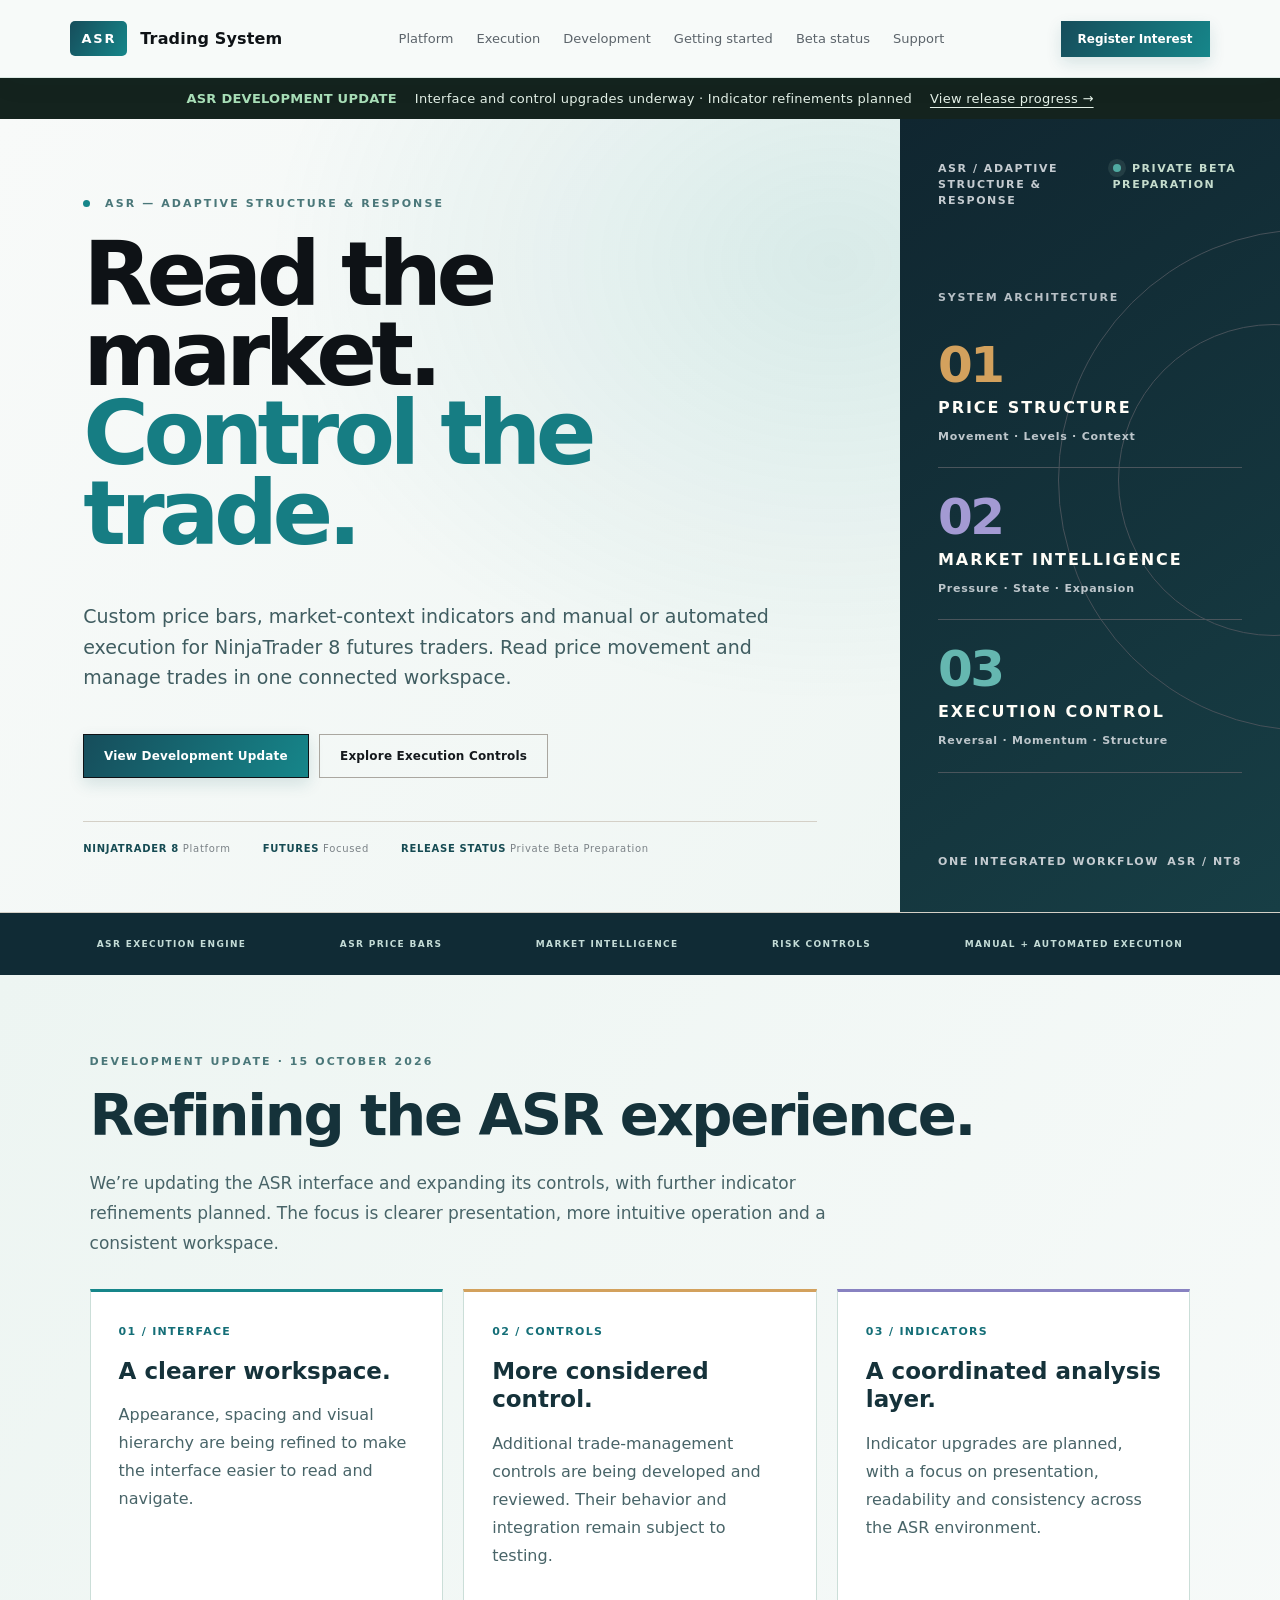
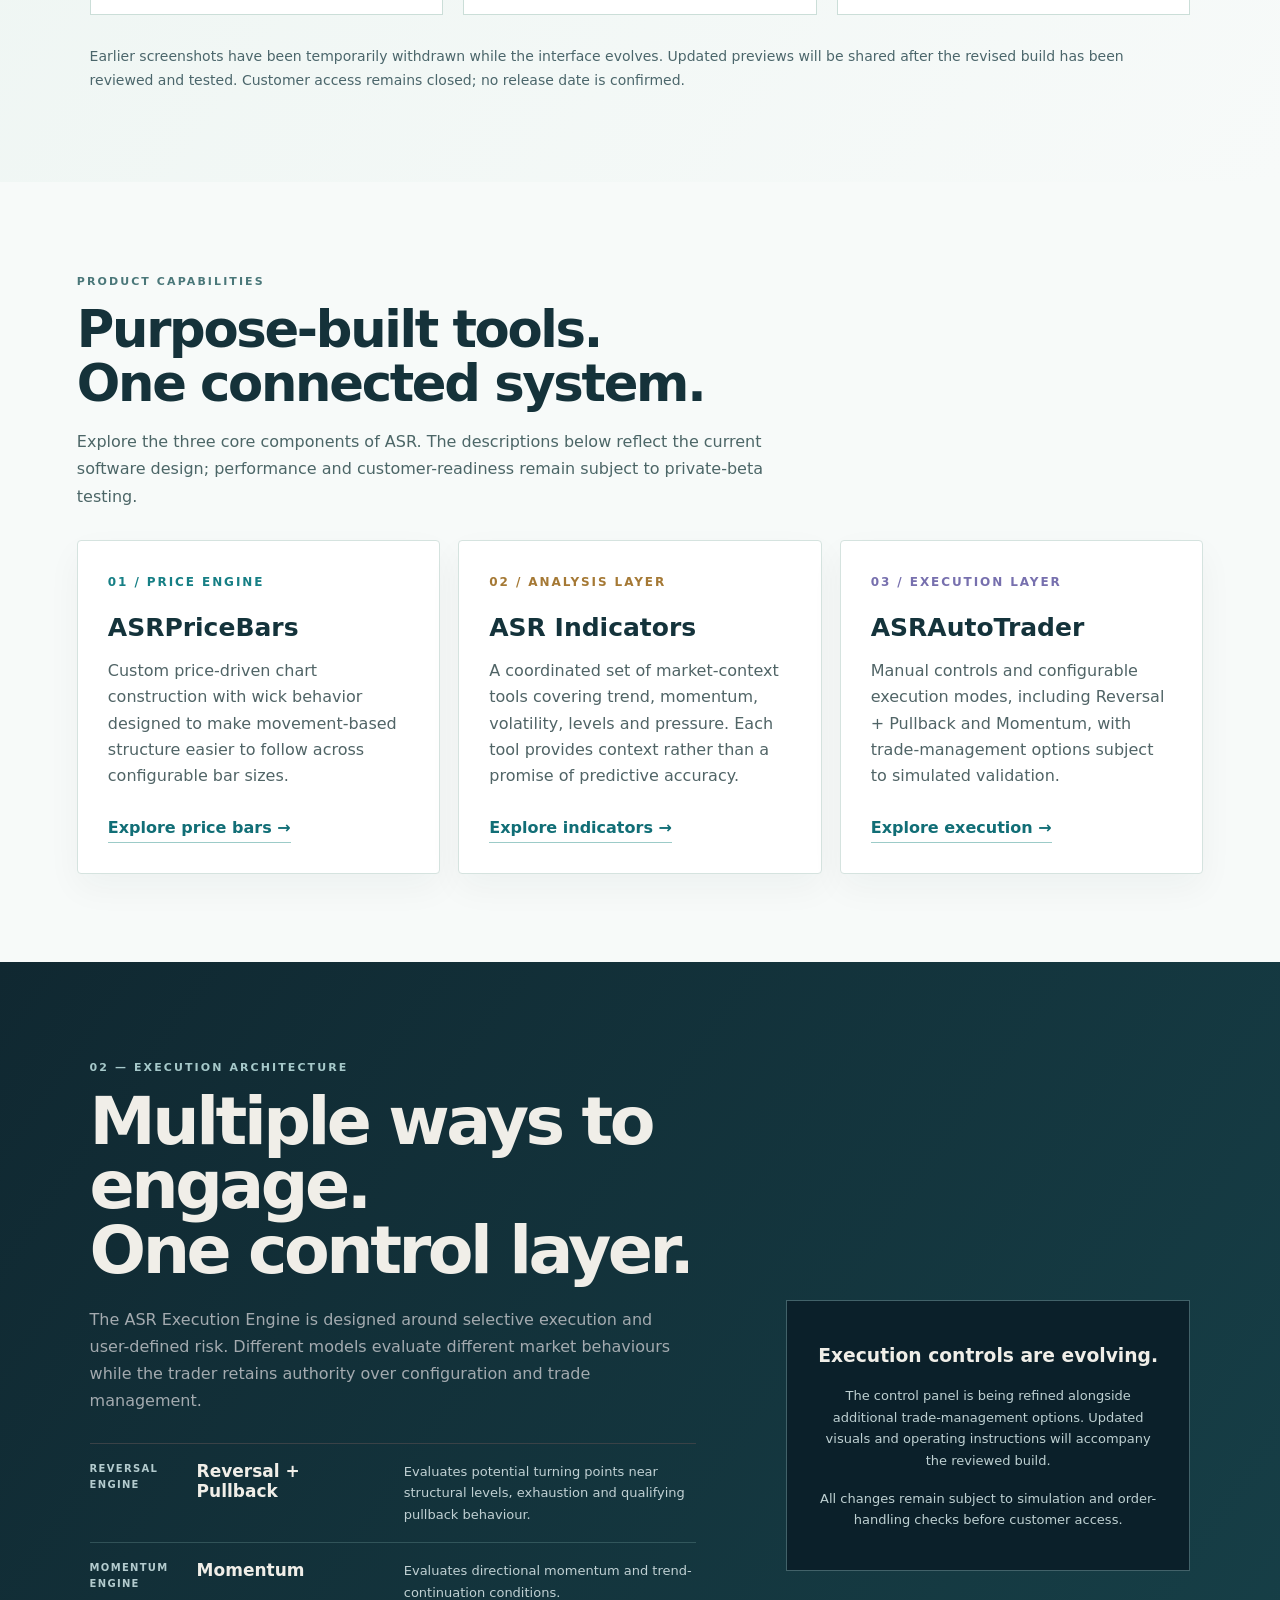
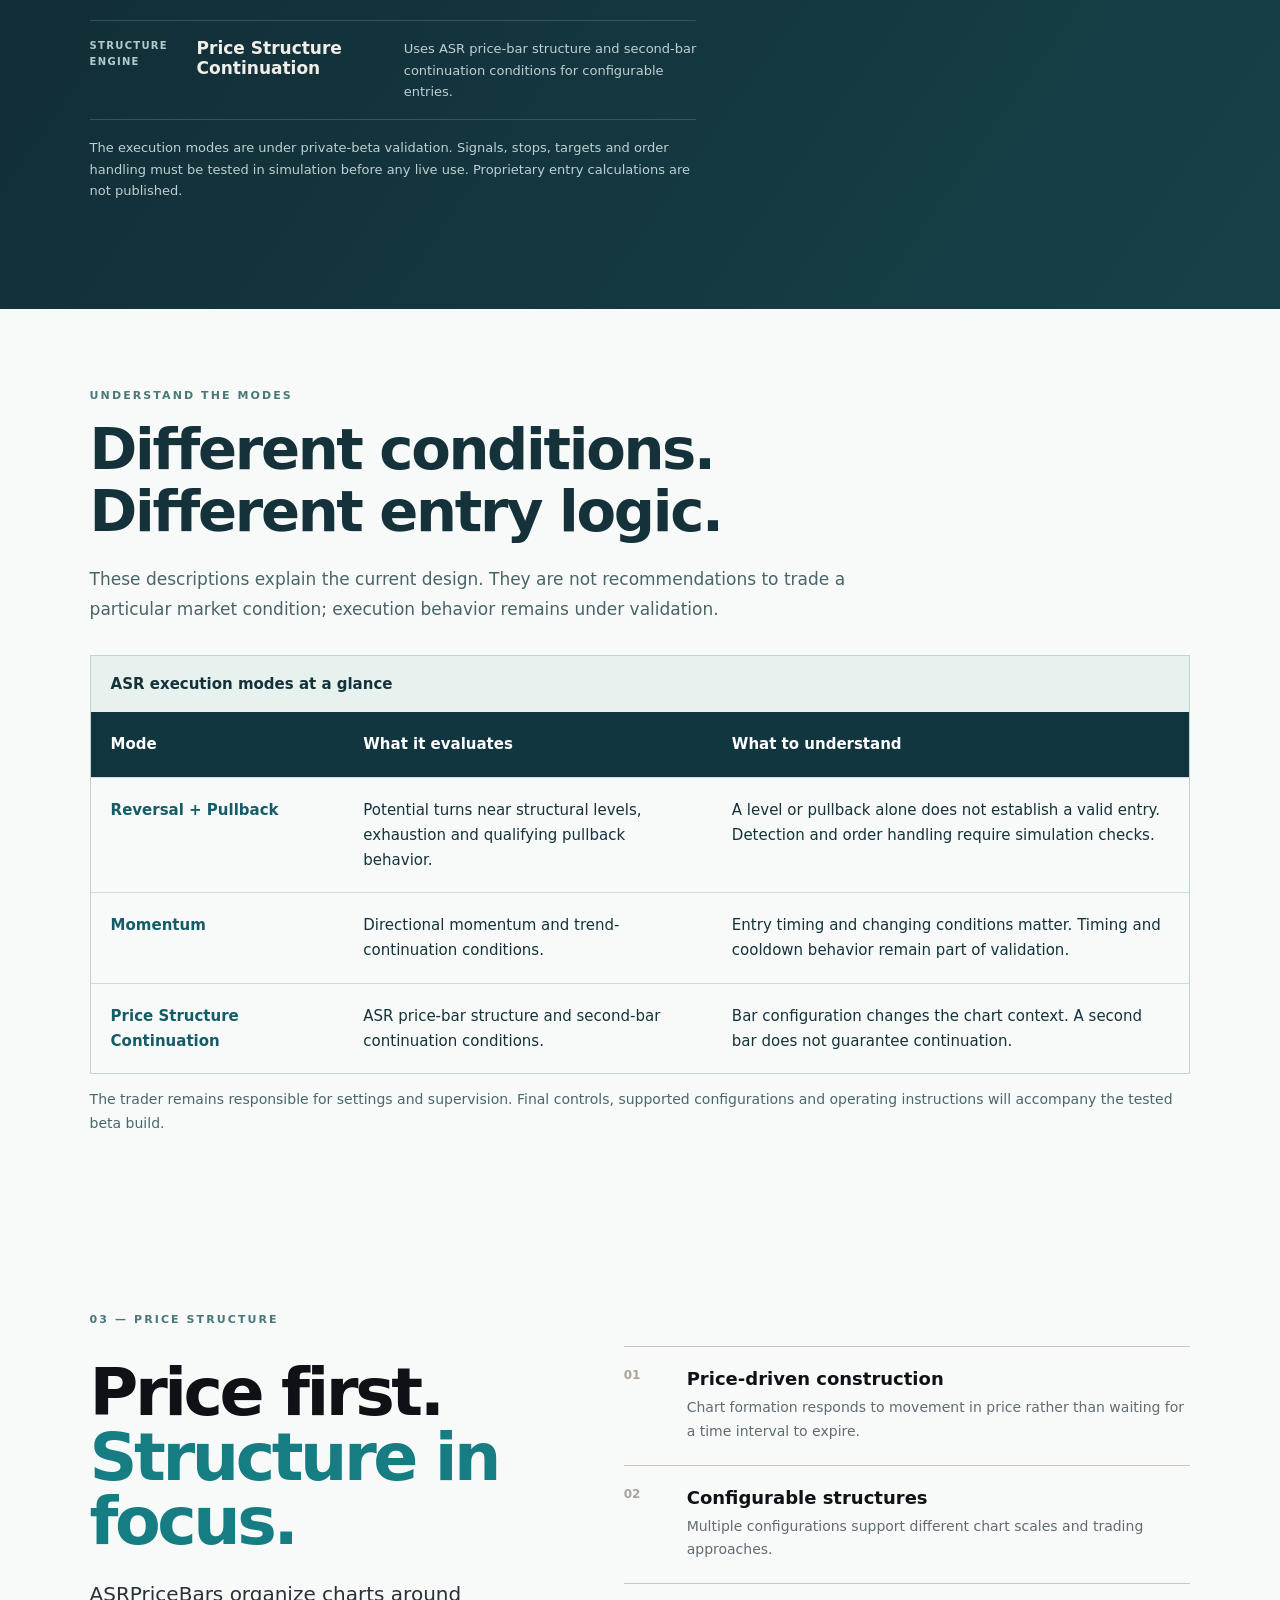
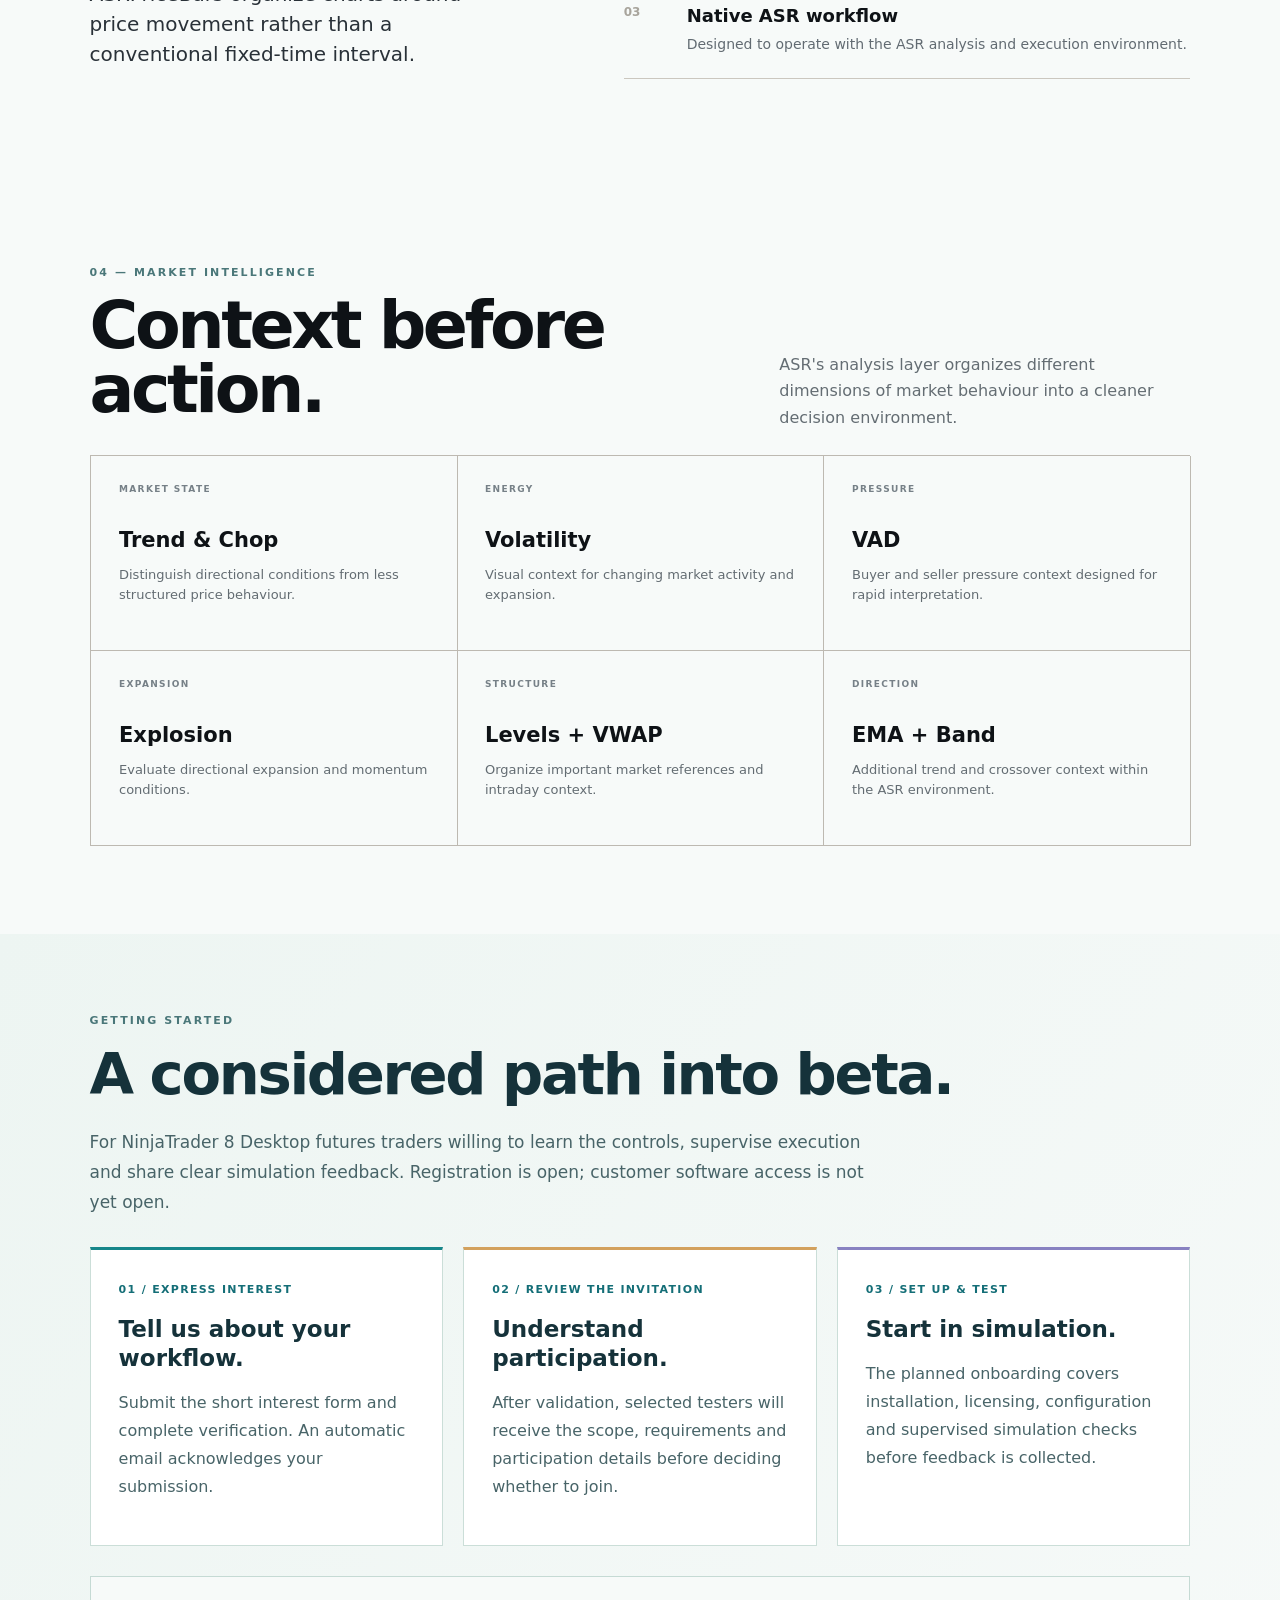
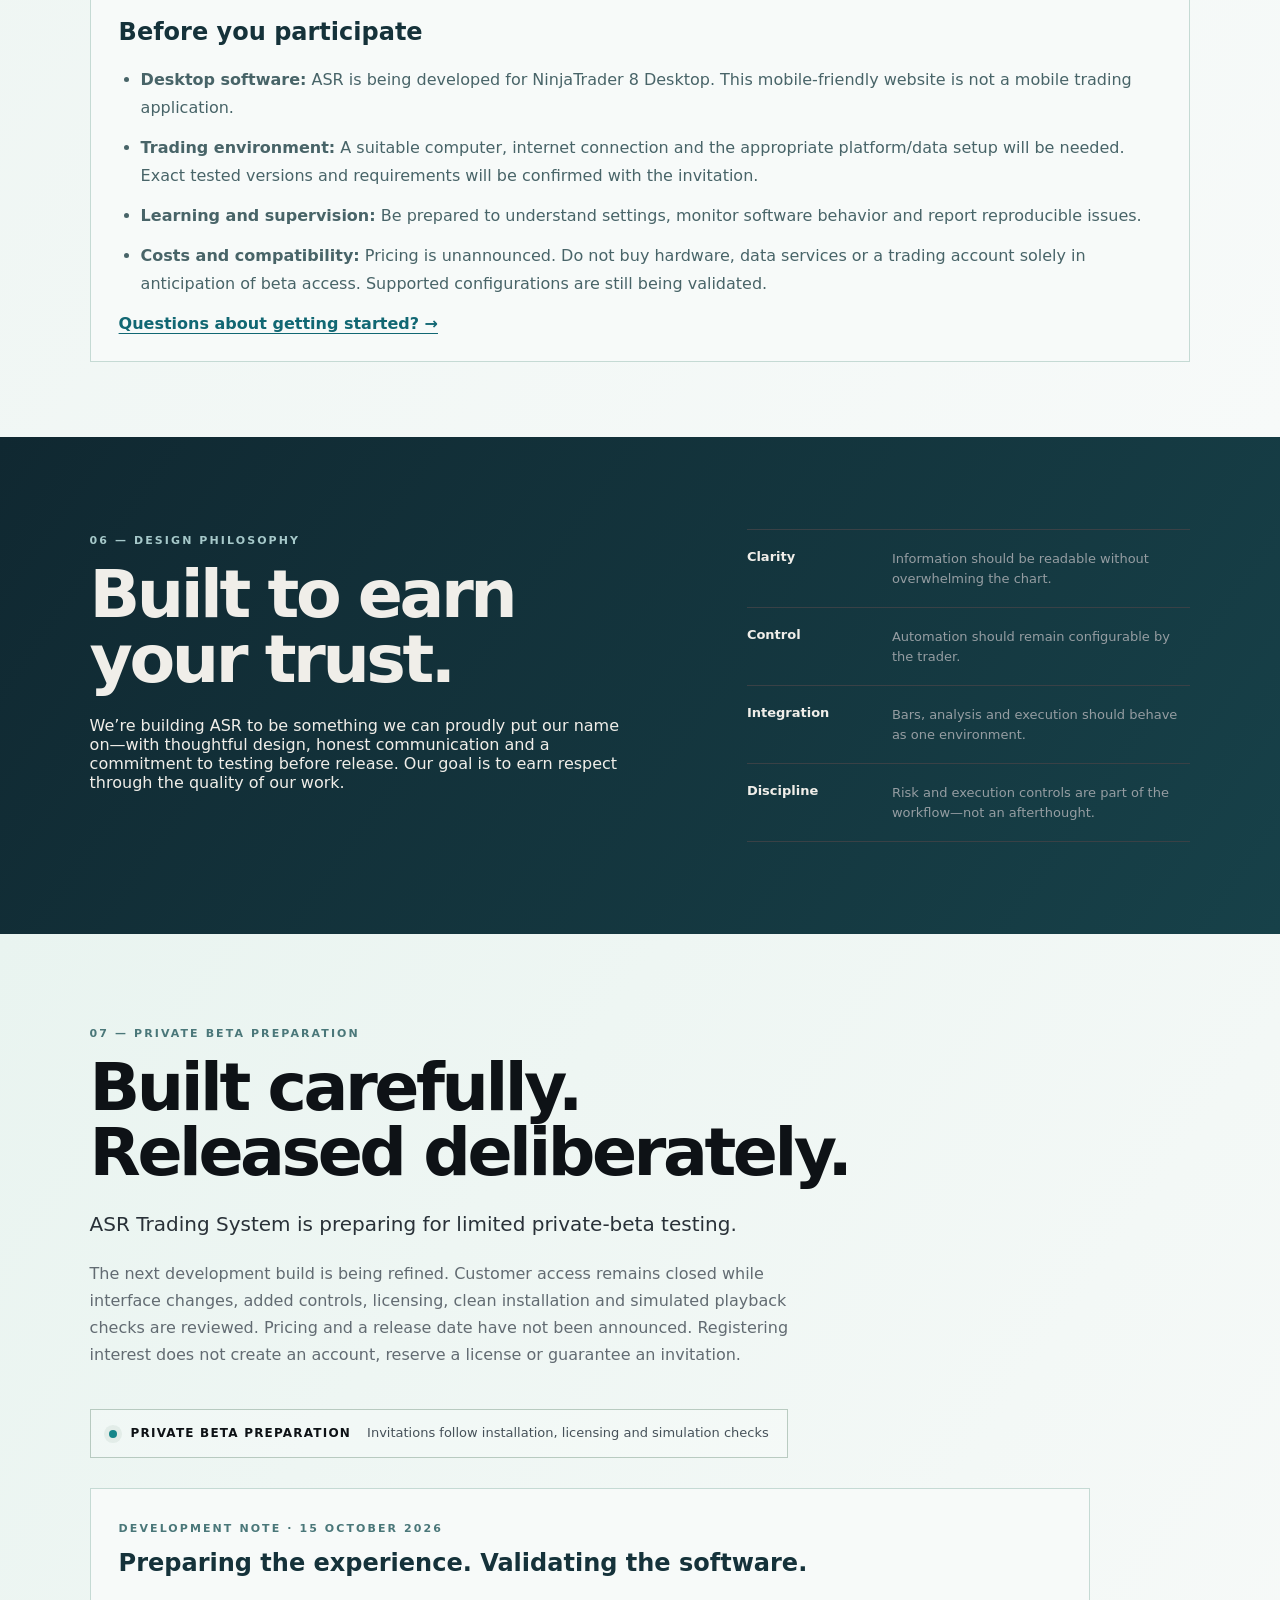
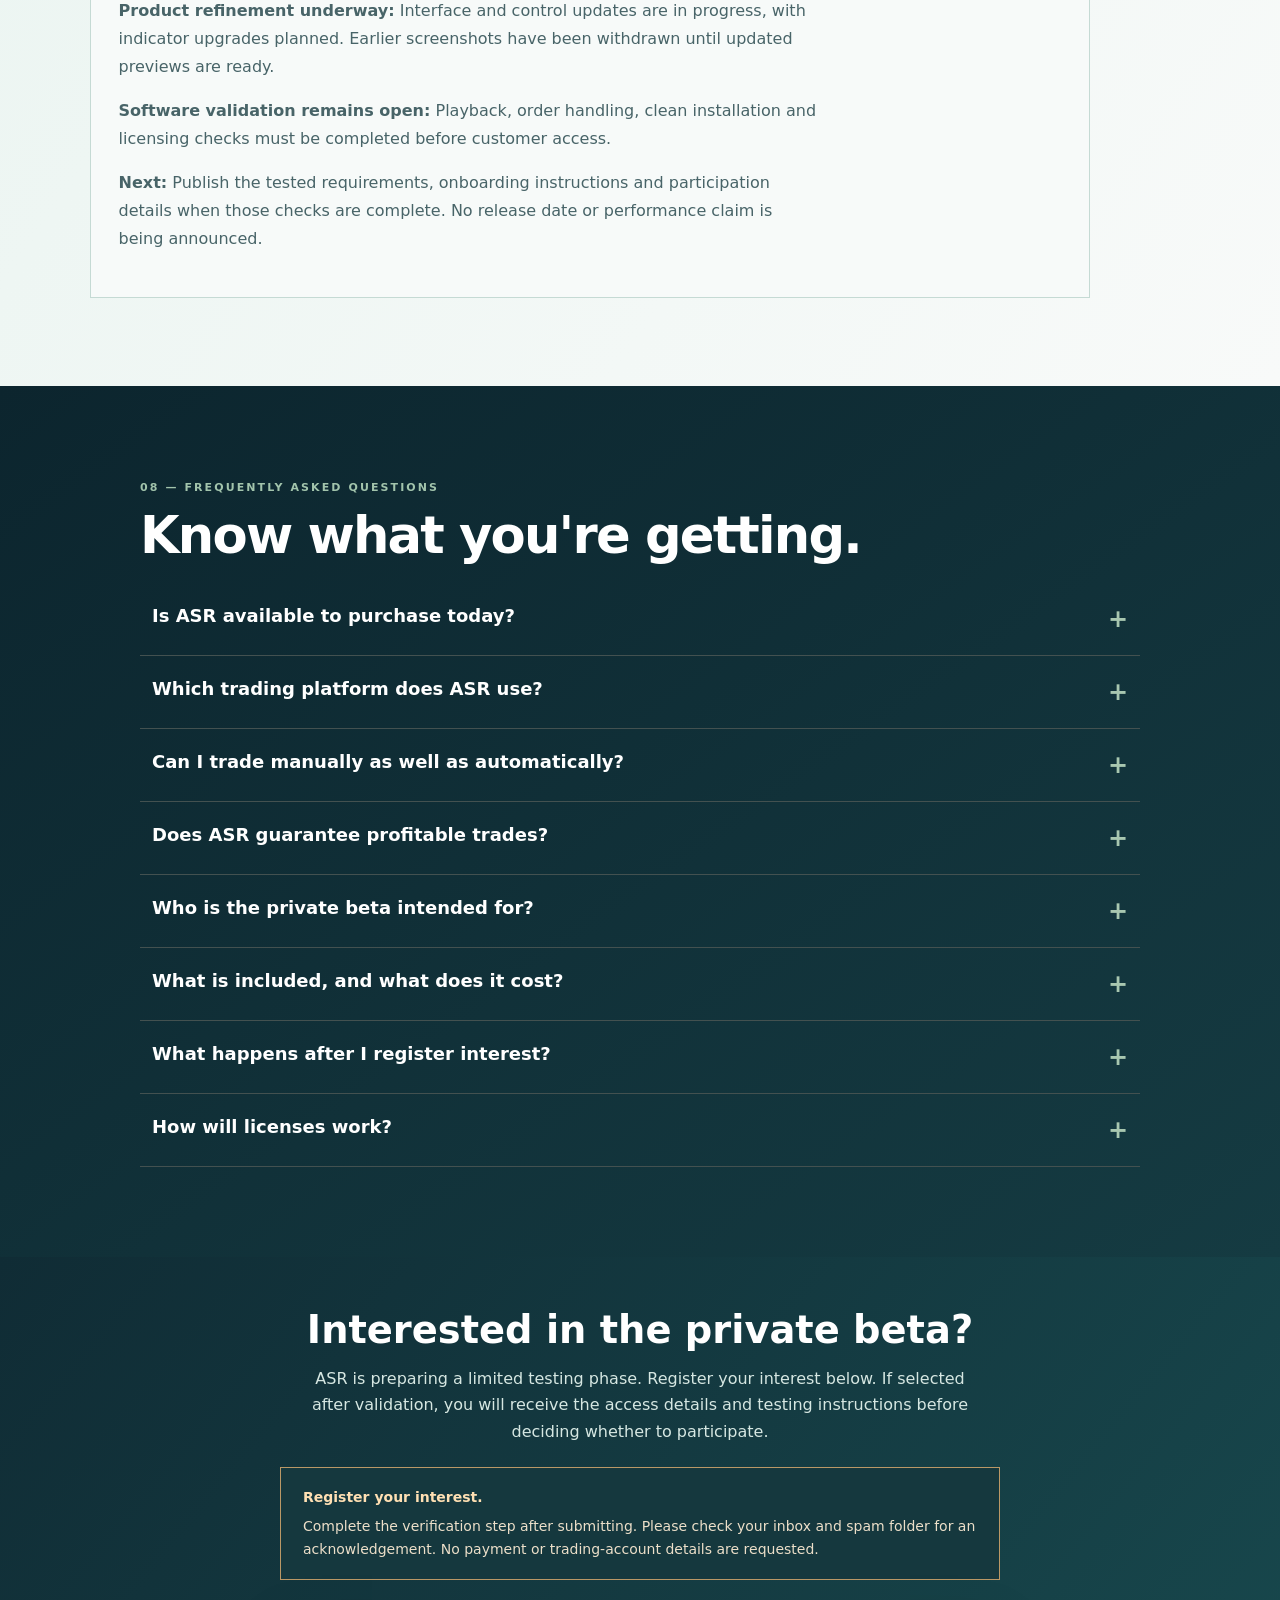
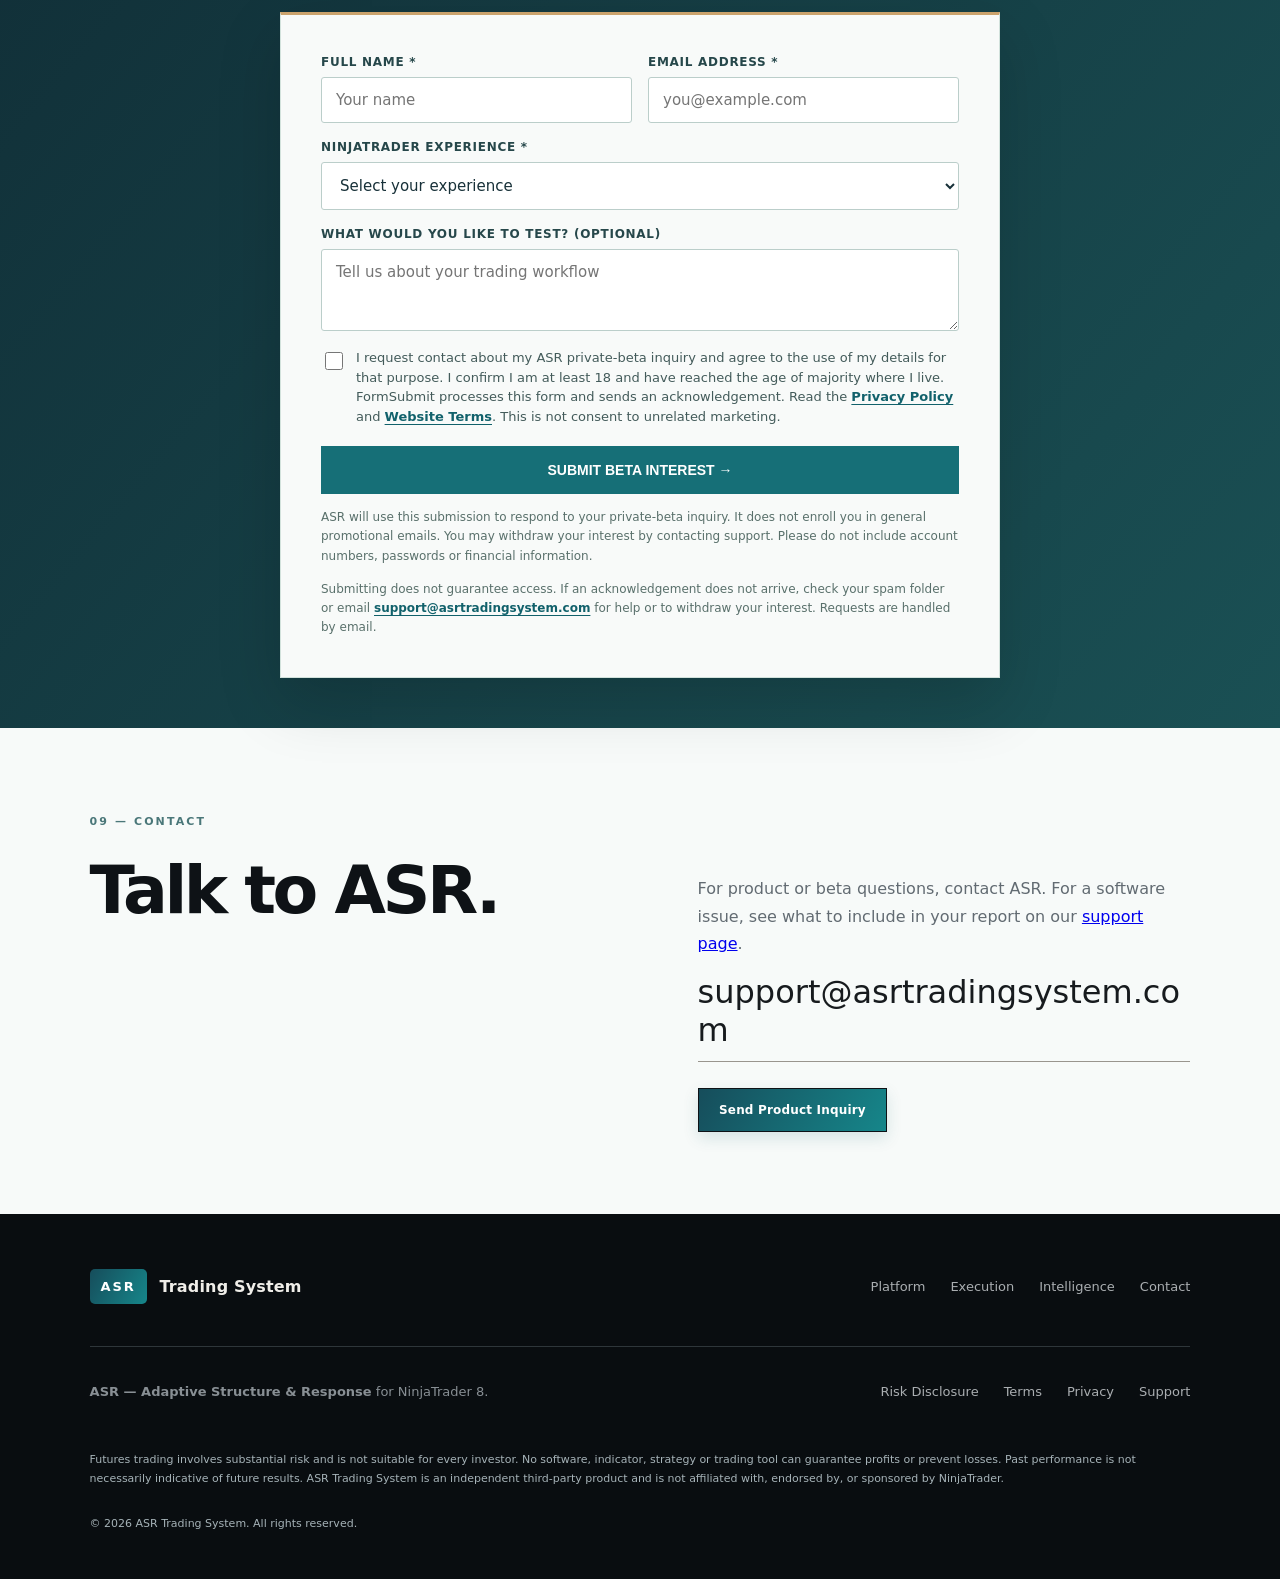
==== commit 621341be: "Withdraw outdated product screenshots and explain interface and indicator development" ====
--- a/index.html
+++ b/index.html
@@ -8,7 +8,7 @@
 <link rel="canonical" href="https://asrtradingsystem.com/">
 <meta name="theme-color" content="#112932">
 <meta property="og:title" content="ASR Trading System | Price structure, context and execution">
-<meta property="og:description" content="Explore the actual ASR NinjaTrader 8 workspace. Custom price bars, market-context indicators and configurable execution. Private beta in preparation.">
+<meta property="og:description" content="NinjaTrader 8 software in development: custom price bars, market-context indicators and configurable execution. Interface and indicator upgrades underway.">
 <meta property="og:url" content="https://asrtradingsystem.com/">
 <meta property="og:type" content="website">
 <link rel="stylesheet" href="page-details.css">
@@ -17,27 +17,25 @@
 </head>
 <body>
 <a class="skip-link" href="#main-content">Skip to content</a>
-<header class="nav"><a class="brand" href="#top"><span class="mark">ASR</span><span>Trading System</span></a><button class="menu-toggle" type="button" aria-expanded="false" aria-controls="primary-nav" hidden>Menu <span aria-hidden="true">☰</span></button><nav id="primary-nav" aria-label="Main navigation"><a href="#platform">Platform</a><a href="#execution">Execution</a><a href="#gallery">Screenshots</a><a href="#getting-started">Getting started</a><a href="#release">Beta status</a><a href="support.html">Support</a></nav><a class="nav-cta" href="#beta">Register Interest</a></header>
-<div class="beta-banner"><strong>ASR DEVELOPMENT UPDATE</strong><span>Compiled beta candidate prepared · Licensing validation underway</span><a href="#release">View release progress →</a></div><main id="top"><span id="main-content" tabindex="-1"></span>
-<section class="hero"><div class="hero-inner"><div class="eyebrow"><i></i> ASR — ADAPTIVE STRUCTURE &amp; RESPONSE</div><h1>Read the market.<br><span>Control the trade.</span></h1><p class="lead">Custom price bars, market-context indicators and manual or automated execution for NinjaTrader 8 futures traders. Read price movement and manage trades in one connected workspace.</p><div class="actions"><a class="btn primary" href="#gallery">See ASR in Action</a><a class="btn ghost" href="#execution">Explore Execution Controls</a></div><div class="hero-meta"><span><b>NINJATRADER 8</b> Platform</span><span><b>FUTURES</b> Focused</span><span><b>RELEASE STATUS</b> Private Beta Preparation</span></div></div><aside class="hero-visual"><div class="visual-top"><span>ASR / ADAPTIVE STRUCTURE &amp; RESPONSE</span><span class="live"><i></i> PRIVATE BETA PREPARATION</span></div><div class="visual-core"><small>SYSTEM ARCHITECTURE</small><div class="workflow-item"><strong>01</strong><p>PRICE STRUCTURE</p><span>Movement · Levels · Context</span></div><div class="workflow-item"><strong>02</strong><p>MARKET INTELLIGENCE</p><span>Pressure · State · Expansion</span></div><div class="workflow-item"><strong>03</strong><p>EXECUTION CONTROL</p><span>Reversal · Momentum · Structure</span></div></div><div class="visual-foot"><span>ONE INTEGRATED WORKFLOW</span><span>ASR / NT8</span></div></aside></section>
+<header class="nav"><a class="brand" href="#top"><span class="mark">ASR</span><span>Trading System</span></a><button class="menu-toggle" type="button" aria-expanded="false" aria-controls="primary-nav" hidden>Menu <span aria-hidden="true">☰</span></button><nav id="primary-nav" aria-label="Main navigation"><a href="#platform">Platform</a><a href="#execution">Execution</a><a href="#development">Development</a><a href="#getting-started">Getting started</a><a href="#release">Beta status</a><a href="support.html">Support</a></nav><a class="nav-cta" href="#beta">Register Interest</a></header>
+<div class="beta-banner"><strong>ASR DEVELOPMENT UPDATE</strong><span>Interface and control upgrades underway · Indicator refinements planned</span><a href="#release">View release progress →</a></div><main id="top"><span id="main-content" tabindex="-1"></span>
+<section class="hero"><div class="hero-inner"><div class="eyebrow"><i></i> ASR — ADAPTIVE STRUCTURE &amp; RESPONSE</div><h1>Read the market.<br><span>Control the trade.</span></h1><p class="lead">Custom price bars, market-context indicators and manual or automated execution for NinjaTrader 8 futures traders. Read price movement and manage trades in one connected workspace.</p><div class="actions"><a class="btn primary" href="#development">View Development Update</a><a class="btn ghost" href="#execution">Explore Execution Controls</a></div><div class="hero-meta"><span><b>NINJATRADER 8</b> Platform</span><span><b>FUTURES</b> Focused</span><span><b>RELEASE STATUS</b> Private Beta Preparation</span></div></div><aside class="hero-visual"><div class="visual-top"><span>ASR / ADAPTIVE STRUCTURE &amp; RESPONSE</span><span class="live"><i></i> PRIVATE BETA PREPARATION</span></div><div class="visual-core"><small>SYSTEM ARCHITECTURE</small><div class="workflow-item"><strong>01</strong><p>PRICE STRUCTURE</p><span>Movement · Levels · Context</span></div><div class="workflow-item"><strong>02</strong><p>MARKET INTELLIGENCE</p><span>Pressure · State · Expansion</span></div><div class="workflow-item"><strong>03</strong><p>EXECUTION CONTROL</p><span>Reversal · Momentum · Structure</span></div></div><div class="visual-foot"><span>ONE INTEGRATED WORKFLOW</span><span>ASR / NT8</span></div></aside></section>
 <section class="trustbar"><span>ASR EXECUTION ENGINE</span><span>ASR PRICE BARS</span><span>MARKET INTELLIGENCE</span><span>RISK CONTROLS</span><span>MANUAL + AUTOMATED EXECUTION</span></section>
 
-<section class="product-gallery section" id="gallery" aria-labelledby="gallery-title">
-<span class="section-label">INSIDE THE PLATFORM</span><h2 id="gallery-title">See the actual ASR workspace.</h2>
-<p class="gallery-lead">Genuine NinjaTrader screenshots from ASR development and simulation. Explore the interface before expressing interest.</p>
-<div class="gallery-switcher" role="group" aria-label="Choose a product screenshot" hidden>
-<button type="button" data-image="workspace" aria-pressed="true">Workspace</button><button type="button" data-image="price" aria-pressed="false">Price bars</button><button type="button" data-image="structure" aria-pressed="false">Structure</button><button type="button" data-image="volatility" aria-pressed="false">Volatility</button></div>
-<figure class="gallery-frame"><a id="gallery-open" href="assets/workspace.png" target="_blank" rel="noopener" aria-label="Enlarge the ASR workspace screenshot"><img id="gallery-image" src="assets/workspace.png" width="1700" height="1004" loading="lazy" decoding="async" alt="Actual ASR NinjaTrader workspace with price chart, session regions, indicators and execution panel"></a><figcaption><div aria-live="polite"><strong id="gallery-caption">A connected trading workspace</strong><p id="gallery-description">Price structure, analysis and execution controls shown together, with the ASR system switched off.</p></div><a id="gallery-original" href="assets/workspace.png" target="_blank" rel="noopener">Open full size ↗</a></figcaption></figure>
-<div class="screenshot-guide"><strong>What to look for</strong><p><b>01 · Workspace:</b> See how the chart, analysis and execution panel fit together. <b>02 · Price bars:</b> Inspect movement-based bars and session regions. <b>03 · Structure:</b> View the indicator’s directional classification. <b>04 · Volatility:</b> See how market activity is presented beneath the chart.</p></div><p class="gallery-note">Development / simulation captures, not live performance evidence. Interface states and features may differ between builds. Chart values have not been altered. These images do not establish profitability or customer readiness.</p>
+<span id="gallery"></span><section class="asr-guide guide-tint" id="development" aria-labelledby="development-title">
+<span class="section-label">DEVELOPMENT UPDATE · <time datetime="2026-10-15">15 OCTOBER 2026</time></span>
+<h2 id="development-title">Refining the ASR experience.</h2>
+<p class="guide-lead">We’re updating the ASR interface and expanding its controls, with further indicator refinements planned. The focus is clearer presentation, more intuitive operation and a consistent workspace.</p>
+<div class="guide-grid"><article><span class="guide-number">01 / INTERFACE</span><h3>A clearer workspace.</h3><p>Appearance, spacing and visual hierarchy are being refined to make the interface easier to read and navigate.</p></article><article><span class="guide-number">02 / CONTROLS</span><h3>More considered control.</h3><p>Additional trade-management controls are being developed and reviewed. Their behavior and integration remain subject to testing.</p></article><article><span class="guide-number">03 / INDICATORS</span><h3>A coordinated analysis layer.</h3><p>Indicator upgrades are planned, with a focus on presentation, readability and consistency across the ASR environment.</p></article></div>
+<p class="guide-note">Earlier screenshots have been temporarily withdrawn while the interface evolves. Updated previews will be shared after the revised build has been reviewed and tested. Customer access remains closed; no release date is confirmed.</p>
 </section>
-<dialog id="screenshot-dialog" aria-labelledby="screenshot-title"><div class="dialog-header"><h2 id="screenshot-title">ASR workspace</h2><button type="button" id="close-screenshot" autofocus>Close ✕</button></div><img id="enlarged-screenshot" alt=""><p>Actual ASR development / simulation screenshot. Not evidence of live trading returns.</p></dialog>
-<span id="capabilities"></span><section class="feature-spotlight" id="platform"><span class="section-label">PRODUCT CAPABILITIES</span><h2>Purpose-built tools.<br>One connected system.</h2><p>Explore the three core components of ASR. The descriptions below reflect the current software design; performance and customer-readiness remain subject to private-beta testing.</p><div class="feature-grid"><article class="feature-tile"><span class="feature-index">01 / PRICE ENGINE</span><h3>ASRPriceBars</h3><p>Custom price-driven chart construction with wick behavior designed to make movement-based structure easier to follow across configurable bar sizes.</p><a href="#pricebars">Explore price bars →</a></article><article class="feature-tile"><span class="feature-index">02 / ANALYSIS LAYER</span><h3>ASR Indicators</h3><p>A coordinated set of market-context tools covering trend, momentum, volatility, levels and pressure. Each tool provides context rather than a promise of predictive accuracy.</p><a href="#intelligence">Explore indicators →</a></article><article class="feature-tile"><span class="feature-index">03 / EXECUTION LAYER</span><h3>ASRAutoTrader</h3><p>Manual controls and configurable execution modes, including Reversal + Pullback and Momentum, with trade-management options subject to simulated validation.</p><a href="#execution">Explore execution →</a></article></div></section><section class="execution" id="execution"><div class="execution-copy"><span class="section-label light">02 — EXECUTION ARCHITECTURE</span><h2>Multiple ways to engage.<br>One control layer.</h2><p>The ASR Execution Engine is designed around selective execution and user-defined risk. Different models evaluate different market behaviours while the trader retains authority over configuration and trade management.</p><div class="engine-list"><div><small>REVERSAL ENGINE</small><b>Reversal + Pullback</b><span>Evaluates potential turning points near structural levels, exhaustion and qualifying pullback behaviour.</span></div><div><small>MOMENTUM ENGINE</small><b>Momentum</b><span>Evaluates directional momentum and trend-continuation conditions.</span></div><div><small>STRUCTURE ENGINE</small><b>Price Structure Continuation</b><span>Uses ASR price-bar structure and second-bar continuation conditions for configurable entries.</span></div></div><p class="development-note">The execution modes are under private-beta validation. Signals, stops, targets and order handling must be tested in simulation before any live use. Proprietary entry calculations are not published.</p></div><figure class="execution-preview"><a href="assets/controls.png" target="_blank" rel="noopener" aria-label="Open actual ASR execution controls screenshot"><img src="assets/controls.png" width="458" height="660" loading="lazy" alt="ASR execution panel showing manual controls, Reversal + Pullback mode, position management and session controls"></a><figcaption><strong>Actual ASR execution panel</strong>Development interface capture. Button states illustrate the interface, not a live connection or verified order execution. Features and appearance may change during testing.</figcaption></figure></section>
+<span id="capabilities"></span><section class="feature-spotlight" id="platform"><span class="section-label">PRODUCT CAPABILITIES</span><h2>Purpose-built tools.<br>One connected system.</h2><p>Explore the three core components of ASR. The descriptions below reflect the current software design; performance and customer-readiness remain subject to private-beta testing.</p><div class="feature-grid"><article class="feature-tile"><span class="feature-index">01 / PRICE ENGINE</span><h3>ASRPriceBars</h3><p>Custom price-driven chart construction with wick behavior designed to make movement-based structure easier to follow across configurable bar sizes.</p><a href="#pricebars">Explore price bars →</a></article><article class="feature-tile"><span class="feature-index">02 / ANALYSIS LAYER</span><h3>ASR Indicators</h3><p>A coordinated set of market-context tools covering trend, momentum, volatility, levels and pressure. Each tool provides context rather than a promise of predictive accuracy.</p><a href="#intelligence">Explore indicators →</a></article><article class="feature-tile"><span class="feature-index">03 / EXECUTION LAYER</span><h3>ASRAutoTrader</h3><p>Manual controls and configurable execution modes, including Reversal + Pullback and Momentum, with trade-management options subject to simulated validation.</p><a href="#execution">Explore execution →</a></article></div></section><section class="execution" id="execution"><div class="execution-copy"><span class="section-label light">02 — EXECUTION ARCHITECTURE</span><h2>Multiple ways to engage.<br>One control layer.</h2><p>The ASR Execution Engine is designed around selective execution and user-defined risk. Different models evaluate different market behaviours while the trader retains authority over configuration and trade management.</p><div class="engine-list"><div><small>REVERSAL ENGINE</small><b>Reversal + Pullback</b><span>Evaluates potential turning points near structural levels, exhaustion and qualifying pullback behaviour.</span></div><div><small>MOMENTUM ENGINE</small><b>Momentum</b><span>Evaluates directional momentum and trend-continuation conditions.</span></div><div><small>STRUCTURE ENGINE</small><b>Price Structure Continuation</b><span>Uses ASR price-bar structure and second-bar continuation conditions for configurable entries.</span></div></div><p class="development-note">The execution modes are under private-beta validation. Signals, stops, targets and order handling must be tested in simulation before any live use. Proprietary entry calculations are not published.</p></div><aside class="execution-preview" aria-label="Execution controls development status"><h3>Execution controls are evolving.</h3><p class="development-note">The control panel is being refined alongside additional trade-management options. Updated visuals and operating instructions will accompany the reviewed build.</p><p class="development-note">All changes remain subject to simulation and order-handling checks before customer access.</p></aside></section>
 <section class="asr-guide" id="mode-guide" aria-labelledby="mode-title"><span class="section-label">UNDERSTAND THE MODES</span><h2 id="mode-title">Different conditions.<br>Different entry logic.</h2><p class="guide-lead">These descriptions explain the current design. They are not recommendations to trade a particular market condition; execution behavior remains under validation.</p><div class="mode-table-wrap" role="region" aria-label="Execution mode comparison, scroll horizontally on small screens" tabindex="0"><table class="mode-table"><caption>ASR execution modes at a glance</caption><thead><tr><th scope="col">Mode</th><th scope="col">What it evaluates</th><th scope="col">What to understand</th></tr></thead><tbody><tr><th scope="row">Reversal + Pullback</th><td>Potential turns near structural levels, exhaustion and qualifying pullback behavior.</td><td>A level or pullback alone does not establish a valid entry. Detection and order handling require simulation checks.</td></tr><tr><th scope="row">Momentum</th><td>Directional momentum and trend-continuation conditions.</td><td>Entry timing and changing conditions matter. Timing and cooldown behavior remain part of validation.</td></tr><tr><th scope="row">Price Structure Continuation</th><td>ASR price-bar structure and second-bar continuation conditions.</td><td>Bar configuration changes the chart context. A second bar does not guarantee continuation.</td></tr></tbody></table></div><p class="guide-note">The trader remains responsible for settings and supervision. Final controls, supported configurations and operating instructions will accompany the tested beta build.</p></section>
 <section class="section price-section" id="pricebars"><div class="section-label">03 — PRICE STRUCTURE</div><div class="price-grid"><div><h2>Price first.<br><em>Structure in focus.</em></h2><p class="large-copy">ASRPriceBars organize charts around price movement rather than a conventional fixed-time interval.</p></div><div class="spec-stack"><div><span>01</span><b>Price-driven construction</b><p>Chart formation responds to movement in price rather than waiting for a time interval to expire.</p></div><div><span>02</span><b>Configurable structures</b><p>Multiple configurations support different chart scales and trading approaches.</p></div><div><span>03</span><b>Native ASR workflow</b><p>Designed to operate with the ASR analysis and execution environment.</p></div></div></div></section>
 <section class="intelligence section" id="intelligence"><div class="section-label">04 — MARKET INTELLIGENCE</div><div class="section-head"><h2>Context before action.</h2><p>ASR's analysis layer organizes different dimensions of market behaviour into a cleaner decision environment.</p></div><div class="intel-grid"><article><small>MARKET STATE</small><b>Trend &amp; Chop</b><p>Distinguish directional conditions from less structured price behaviour.</p></article><article><small>ENERGY</small><b>Volatility</b><p>Visual context for changing market activity and expansion.</p></article><article><small>PRESSURE</small><b>VAD</b><p>Buyer and seller pressure context designed for rapid interpretation.</p></article><article><small>EXPANSION</small><b>Explosion</b><p>Evaluate directional expansion and momentum conditions.</p></article><article><small>STRUCTURE</small><b>Levels + VWAP</b><p>Organize important market references and intraday context.</p></article><article><small>DIRECTION</small><b>EMA + Band</b><p>Additional trend and crossover context within the ASR environment.</p></article></div></section>
 <span id="workflow"></span><section class="asr-guide guide-tint" id="getting-started"><span class="section-label">GETTING STARTED</span><h2>A considered path into beta.</h2><p class="guide-lead">For NinjaTrader 8 Desktop futures traders willing to learn the controls, supervise execution and share clear simulation feedback. Registration is open; customer software access is not yet open.</p><div class="guide-grid"><article><span class="guide-number">01 / EXPRESS INTEREST</span><h3>Tell us about your workflow.</h3><p>Submit the short interest form and complete verification. An automatic email acknowledges your submission.</p></article><article><span class="guide-number">02 / REVIEW THE INVITATION</span><h3>Understand participation.</h3><p>After validation, selected testers will receive the scope, requirements and participation details before deciding whether to join.</p></article><article><span class="guide-number">03 / SET UP &amp; TEST</span><h3>Start in simulation.</h3><p>The planned onboarding covers installation, licensing, configuration and supervised simulation checks before feedback is collected.</p></article></div><div class="requirements"><h3>Before you participate</h3><ul><li><strong>Desktop software:</strong> ASR is being developed for NinjaTrader 8 Desktop. This mobile-friendly website is not a mobile trading application.</li><li><strong>Trading environment:</strong> A suitable computer, internet connection and the appropriate platform/data setup will be needed. Exact tested versions and requirements will be confirmed with the invitation.</li><li><strong>Learning and supervision:</strong> Be prepared to understand settings, monitor software behavior and report reproducible issues.</li><li><strong>Costs and compatibility:</strong> Pricing is unannounced. Do not buy hardware, data services or a trading account solely in anticipation of beta access. Supported configurations are still being validated.</li></ul><a class="guide-link" href="support.html">Questions about getting started? →</a></div></section>
 <section class="philosophy" id="philosophy"><div><span class="section-label light">06 — DESIGN PHILOSOPHY</span><h2>Built to earn your trust.</h2><p>We’re building ASR to be something we can proudly put our name on—with thoughtful design, honest communication and a commitment to testing before release. Our goal is to earn respect through the quality of our work.</p></div><div class="principles"><p><b>Clarity</b><span>Information should be readable without overwhelming the chart.</span></p><p><b>Control</b><span>Automation should remain configurable by the trader.</span></p><p><b>Integration</b><span>Bars, analysis and execution should behave as one environment.</span></p><p><b>Discipline</b><span>Risk and execution controls are part of the workflow—not an afterthought.</span></p></div></section>
-<section class="section release" id="release"><div><span class="section-label">07 — PRIVATE BETA PREPARATION</span><h2>Built carefully.<br>Released deliberately.</h2><p class="large-copy">ASR Trading System is preparing for limited private-beta testing.</p><p>A compiled beta candidate has been prepared. Customer access remains closed while licensing, clean installation and independent simulated playback checks are completed. Pricing and a release date have not been announced. Registering interest does not create an account, reserve a license or guarantee an invitation.</p><div class="release-badge"><i></i><div><b>PRIVATE BETA PREPARATION</b><span>Invitations follow installation, licensing and simulation checks</span></div></div><div class="development-update"><span class="section-label">DEVELOPMENT NOTE · <time datetime="2026-10-14">14 OCTOBER 2026</time></span><h3>Preparing the experience. Validating the software.</h3><p><strong>Website ready for inquiries:</strong> Genuine development screenshots are available, and form delivery plus visitor acknowledgements have been confirmed.</p><p><strong>Software validation remains open:</strong> Playback, order handling, clean installation and licensing checks must be completed before customer access.</p><p><strong>Next:</strong> Publish the tested requirements, onboarding instructions and participation details when those checks are complete. No release date or performance claim is being announced.</p></div></div></section>
+<section class="section release" id="release"><div><span class="section-label">07 — PRIVATE BETA PREPARATION</span><h2>Built carefully.<br>Released deliberately.</h2><p class="large-copy">ASR Trading System is preparing for limited private-beta testing.</p><p>The next development build is being refined. Customer access remains closed while interface changes, added controls, licensing, clean installation and simulated playback checks are reviewed. Pricing and a release date have not been announced. Registering interest does not create an account, reserve a license or guarantee an invitation.</p><div class="release-badge"><i></i><div><b>PRIVATE BETA PREPARATION</b><span>Invitations follow installation, licensing and simulation checks</span></div></div><div class="development-update"><span class="section-label">DEVELOPMENT NOTE · <time datetime="2026-10-15">15 OCTOBER 2026</time></span><h3>Preparing the experience. Validating the software.</h3><p><strong>Product refinement underway:</strong> Interface and control updates are in progress, with indicator upgrades planned. Earlier screenshots have been withdrawn until updated previews are ready.</p><p><strong>Software validation remains open:</strong> Playback, order handling, clean installation and licensing checks must be completed before customer access.</p><p><strong>Next:</strong> Publish the tested requirements, onboarding instructions and participation details when those checks are complete. No release date or performance claim is being announced.</p></div></div></section>
 <section class="faq-wrap" id="faq"><span class="section-label">08 — FREQUENTLY ASKED QUESTIONS</span><h2>Know what you're getting.</h2><details><summary>Is ASR available to purchase today?</summary><p>Not yet. ASR is preparing for limited private-beta testing. Public availability and pricing will be announced only after validation and vendor onboarding are complete.</p></details><details><summary>Which trading platform does ASR use?</summary><p>ASR is being developed for NinjaTrader 8 Desktop, with a focus on futures trading.</p></details><details><summary>Can I trade manually as well as automatically?</summary><p>Yes. ASR includes manual controls and configurable execution modes such as Reversal + Pullback and Momentum. Automated order handling requires careful simulation testing.</p></details><details><summary>Does ASR guarantee profitable trades?</summary><p>No. ASR provides software tools, not guaranteed outcomes. Futures trading can result in substantial losses, and simulated results may differ from live trading.</p></details><details><summary>Who is the private beta intended for?</summary><p>Futures traders who use NinjaTrader 8 and are willing to evaluate the ASR workflow in simulation and report issues. ASR requires trader supervision and configuration; the beta is not a promise of trading results.</p></details><details><summary>What is included, and what does it cost?</summary><p>The planned environment brings together ASRPriceBars, ASR indicators and execution controls. Final package contents, pricing, support and license terms will be confirmed before commercial purchase. There is currently no checkout on this website.</p></details><details><summary>What happens after I register interest?</summary><p>Interest is not an invitation or a license reservation. After installation, licensing and simulation checks, selected testers will receive participation details. You will receive an automatic email acknowledging your submission. Check your spam folder if it does not arrive. For help, email support@asrtradingsystem.com.</p></details><details><summary>How will licenses work?</summary><p>Licensing integration is under validation. Device restrictions, customer activation and renewal procedures will be confirmed before customer release.</p></details></section>
 <section class="beta-invite" id="beta"><h2>Interested in the private beta?</h2><p>ASR is preparing a limited testing phase. Register your interest below. If selected after validation, you will receive the access details and testing instructions before deciding whether to participate.</p><p class="contact-notice"><strong>Register your interest.</strong> Complete the verification step after submitting. Please check your inbox and spam folder for an acknowledgement. No payment or trading-account details are requested.</p><form class="beta-form" action="https://formsubmit.co/support@asrtradingsystem.com" method="POST"><input type="hidden" name="Form notice version" value="2026-10-14"><input type="hidden" name="_subject" value="ASR Private Beta Interest — Website Form"><input type="hidden" name="_captcha" value="true"><input type="hidden" name="_next" value="https://asrtradingsystem.com/thank-you.html"><input type="hidden" name="_autoresponse" value="Thank you for registering your interest in the ASR Trading System private beta. This automatic email acknowledges your form submission; it is not an invitation, license reservation or guarantee of access. ASR is still completing validation. If selected, you will receive participation details and testing instructions before deciding whether to join. For questions or to withdraw your beta interest, email support@asrtradingsystem.com. Privacy information: https://asrtradingsystem.com/privacy.html. — ASR Trading System"><input class="asr-detail-2" type="text" name="_honey" tabindex="-1" autocomplete="off"><div class="beta-form-grid"><div class="beta-field"><label for="beta-name">FULL NAME *</label><input id="beta-name" name="Name" type="text" autocomplete="name" maxlength="100" required placeholder="Your name"></div><div class="beta-field"><label for="beta-email">EMAIL ADDRESS *</label><input id="beta-email" name="email" type="email" autocomplete="email" maxlength="180" required placeholder="you@example.com"></div></div><div class="beta-field"><label for="beta-experience">NINJATRADER EXPERIENCE *</label><select id="beta-experience" name="NinjaTrader experience" required><option value="" selected disabled>Select your experience</option><option>New to NinjaTrader</option><option>Less than 1 year</option><option>1–3 years</option><option>3+ years</option></select></div><div class="beta-field"><label for="beta-message">WHAT WOULD YOU LIKE TO TEST? (OPTIONAL)</label><textarea id="beta-message" name="Testing interests" rows="3" maxlength="1000" placeholder="Tell us about your trading workflow"></textarea></div><label class="beta-consent"><input type="checkbox" name="Consent" value="I request contact about my ASR private-beta inquiry; I confirm adult eligibility and acknowledge the Privacy Policy and Website Terms dated 2026-10-14. No unrelated marketing consent." required><span>I request contact about my ASR private-beta inquiry and agree to the use of my details for that purpose. I confirm I am at least 18 and have reached the age of majority where I live. FormSubmit processes this form and sends an acknowledgement. Read the <a href="privacy.html">Privacy Policy</a> and <a href="terms.html">Website Terms</a>. This is not consent to unrelated marketing.</span></label><button type="submit">SUBMIT BETA INTEREST →</button><p class="form-fine">ASR will use this submission to respond to your private-beta inquiry. It does not enroll you in general promotional emails. You may withdraw your interest by contacting support. Please do not include account numbers, passwords or financial information.</p><p class="form-fine">Submitting does not guarantee access. If an acknowledgement does not arrive, check your spam folder or email <a href="mailto:support@asrtradingsystem.com?subject=ASR%20Private%20Beta%20Interest">support@asrtradingsystem.com</a> for help or to withdraw your interest. Requests are handled by email.</p></form></section>
 <section class="contact section" id="contact"><span class="section-label">09 — CONTACT</span><div class="contact-grid"><h2>Talk to ASR.</h2><div><p>For product or beta questions, contact ASR. For a software issue, see what to include in your report on our <a href="support.html">support page</a>.</p><a class="email" href="mailto:support@asrtradingsystem.com">support@asrtradingsystem.com</a><a class="btn primary" href="mailto:support@asrtradingsystem.com?subject=ASR%20Product%20Inquiry">Send Product Inquiry</a></div></div></section>
